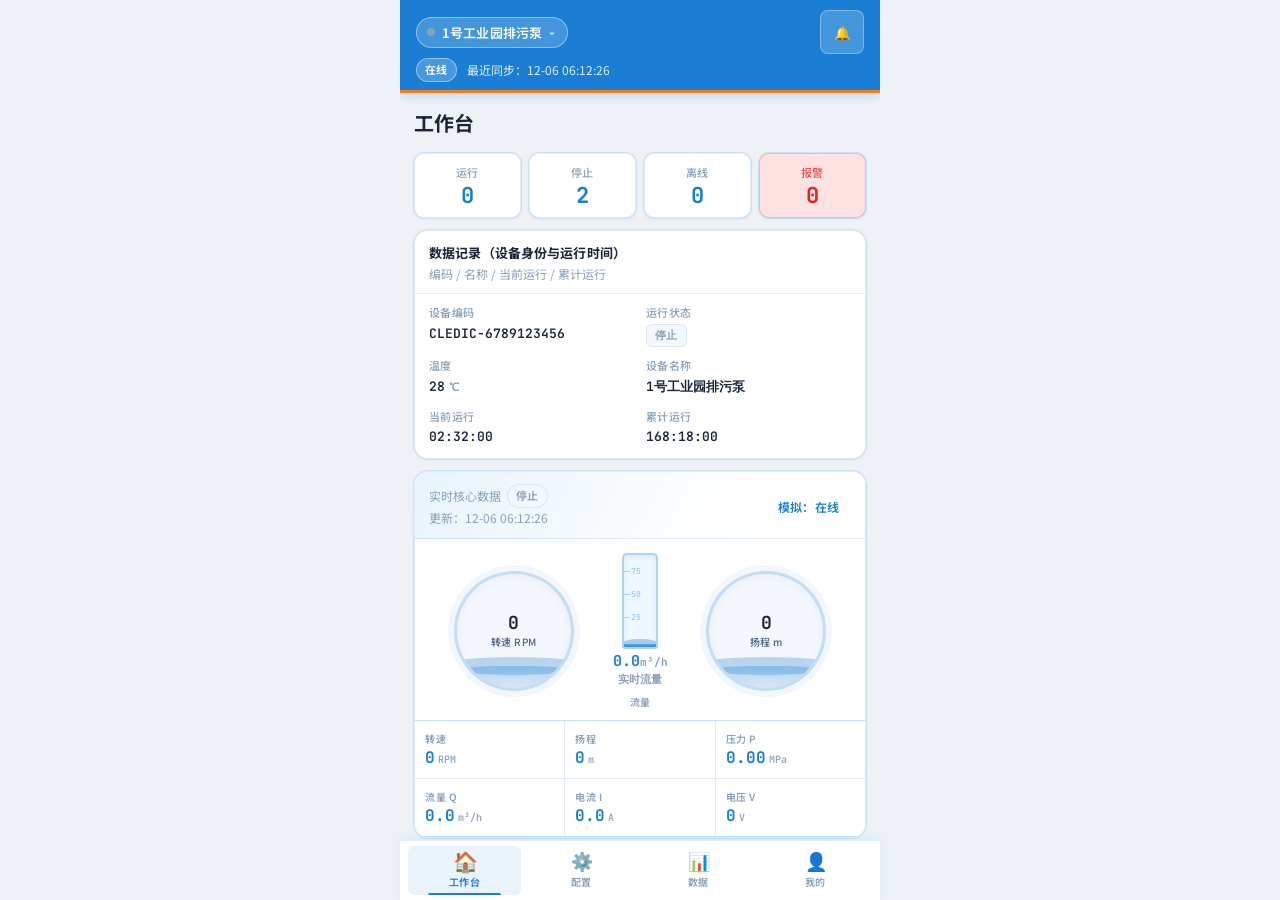
==== index.html @ 3d24d33c "上传新文件" ====
<!doctype html>
<html lang="zh-CN">
  <head>
    <meta charset="UTF-8" />
    <meta name="viewport" content="width=device-width, initial-scale=1.0" />
    <title>YOKING 允井水泵控制器 v2</title>
    <style>
/* =========================================================
   水泵控制器 · styles.css
   品牌参考：YOKING 允井 VI
   字体：Source Han Sans CN (本地思源黑体优先) · Noto Sans SC (web fallback)
   主题：白底浅灰 · 品牌蓝 #1a7fd4 · 橙色点缀 #f07c1a
   ========================================================= */

@import url('https://fonts.googleapis.com/css2?family=Noto+Sans+SC:wght@300;400;500;700;900&family=JetBrains+Mono:wght@400;600&display=swap');

/* ---------- 本地字体优先 ---------- */
@font-face {
  font-family: 'SourceHanSansCN';
  src: local('Source Han Sans CN Bold'), local('SourceHanSansCN-Bold');
  font-weight: 700;
}
@font-face {
  font-family: 'SourceHanSansCN';
  src: local('Source Han Sans CN Medium'), local('SourceHanSansCN-Medium');
  font-weight: 500;
}
@font-face {
  font-family: 'SourceHanSansCN';
  src: local('Source Han Sans CN Normal'), local('SourceHanSansCN-Normal');
  font-weight: 400;
}
@font-face {
  font-family: 'SourceHanSansCN';
  src: local('Source Han Sans CN Light'), local('SourceHanSansCN-Light');
  font-weight: 300;
}

/* ---------- CSS Variables ---------- */
:root {
  /* Backgrounds */
  --bg:          #eef2f7;
  --bg-2:        #ffffff;
  --bg-3:        #f4f7fb;
  --bg-card:     #ffffff;
  --bg-card2:    #eaf2fb;

  /* Borders */
  --border:        rgba(26, 127, 212, 0.13);
  --border-bright: rgba(26, 127, 212, 0.30);

  /* Brand Blue */
  --blue:        #1a7fd4;
  --blue-dim:    #1268b0;
  --blue-light:  #e8f3fc;
  --blue-glow:   rgba(26, 127, 212, 0.18);

  /* Orange accent */
  --orange:      #f07c1a;
  --orange-dim:  #d96a0a;
  --orange-light: #fff3e6;
  --orange-glow:  rgba(240, 124, 26, 0.18);

  /* Status */
  --green:       #16a34a;
  --green-light: #dcfce7;
  --red:         #dc2626;
  --red-light:   #fee2e2;
  --amber:       #d97706;
  --amber-light: #fef3c7;
  --gray:        #8aa0b8;

  /* Text */
  --txt:         #1a2638;
  --txt-2:       #4a6080;
  --txt-3:       #8aa0b8;

  /* Sizing */
  --r:           10px;
  --r-sm:        6px;
  --r-lg:        14px;
  --tabbar-h:    60px;

  /* Typography — 本地思源黑体优先 */
  --font-body:   'SourceHanSansCN', 'Source Han Sans CN', '冬青黑体原版', '冬青黑体', 'Noto Sans SC', 'PingFang SC', 'Microsoft YaHei', sans-serif;
  --font-mono:   'JetBrains Mono', 'Cascadia Code', monospace;

  /* Shadows */
  --shadow-card: 0 1px 4px rgba(26,127,212,0.07), 0 0 0 1px var(--border);
  --shadow-card-hover: 0 4px 16px rgba(26,127,212,0.14), 0 0 0 1px var(--border-bright);
  --shadow-blue:   0 3px 12px rgba(26,127,212,0.28);
  --shadow-orange: 0 3px 12px rgba(240,124,26,0.28);
}

/* ---------- Reset ---------- */
*, *::before, *::after { box-sizing: border-box; margin: 0; padding: 0; }

html, body {
  height: 100%;
  background: var(--bg);
  color: var(--txt);
  font-family: var(--font-body);
  font-size: 14px;
  line-height: 1.6;
  -webkit-font-smoothing: antialiased;
  -moz-osx-font-smoothing: grayscale;
}

/* ====================================================
   AUTH SCREENS (登录 / 注册)
   ==================================================== */
.auth-wrap {
  display: flex;
  flex-direction: column;
  min-height: 100dvh;
  background: linear-gradient(160deg, #1a7fd4 0%, #0e5fa0 45%, #0a3d6b 100%);
  align-items: center;
  justify-content: flex-start;
  padding: 0 0 40px;
}

.auth-hero {
  width: 100%;
  padding: 56px 32px 32px;
  text-align: center;
  position: relative;
}

.auth-hero__logo {
  display: flex;
  align-items: center;
  justify-content: center;
  gap: 10px;
  margin-bottom: 16px;
}

.auth-hero__icon {
  width: 48px;
  height: 48px;
  background: rgba(255,255,255,0.15);
  border: 2px solid rgba(255,255,255,0.35);
  border-radius: 14px;
  display: flex;
  align-items: center;
  justify-content: center;
  font-size: 26px;
}

.auth-hero__brand {
  font-size: 24px;
  font-weight: 900;
  color: #fff;
  letter-spacing: -0.02em;
}

.auth-hero__brand span {
  color: var(--orange);
}

.auth-hero__sub {
  font-size: 13px;
  color: rgba(255,255,255,0.7);
  letter-spacing: 0.04em;
  font-weight: 300;
}

/* Decorative water rings */
.auth-hero::before, .auth-hero::after {
  content: '';
  position: absolute;
  border-radius: 50%;
  border: 1px solid rgba(255,255,255,0.08);
  pointer-events: none;
}
.auth-hero::before {
  width: 280px; height: 280px;
  top: -80px; right: -60px;
}
.auth-hero::after {
  width: 180px; height: 180px;
  bottom: -20px; left: -40px;
}

.auth-card {
  width: calc(100% - 32px);
  max-width: 420px;
  background: #fff;
  border-radius: 20px;
  box-shadow: 0 20px 60px rgba(0,0,0,0.18), 0 0 0 1px rgba(26,127,212,0.1);
  overflow: hidden;
}

.auth-tabs {
  display: flex;
  border-bottom: 1px solid var(--border);
}

.auth-tab {
  flex: 1;
  padding: 14px 0;
  background: none;
  border: none;
  font-size: 14px;
  font-weight: 600;
  font-family: var(--font-body);
  color: var(--txt-3);
  cursor: pointer;
  transition: all 0.2s;
  position: relative;
}

.auth-tab.is-active {
  color: var(--blue);
}

.auth-tab.is-active::after {
  content: '';
  position: absolute;
  bottom: -1px;
  left: 20%;
  right: 20%;
  height: 2px;
  background: var(--blue);
  border-radius: 2px 2px 0 0;
}

.auth-form {
  padding: 24px 20px 20px;
  display: flex;
  flex-direction: column;
  gap: 14px;
}

.auth-form[hidden] { display: none !important; }

.auth-field {
  display: flex;
  flex-direction: column;
  gap: 6px;
}

.auth-field__label {
  font-size: 12px;
  font-weight: 600;
  color: var(--txt-2);
  letter-spacing: 0.03em;
}

.auth-field__wrap {
  position: relative;
  display: flex;
  align-items: center;
}

.auth-field__icon {
  position: absolute;
  left: 12px;
  font-size: 15px;
  color: var(--txt-3);
  pointer-events: none;
}

.auth-input {
  width: 100%;
  background: var(--bg-3);
  border: 1.5px solid var(--border-bright);
  border-radius: var(--r-sm);
  padding: 10px 12px 10px 36px;
  font-size: 14px;
  font-weight: 400;
  font-family: var(--font-body);
  color: var(--txt);
  outline: none;
  transition: border-color 0.15s, box-shadow 0.15s, background 0.15s;
}

.auth-input:focus {
  border-color: var(--blue);
  box-shadow: 0 0 0 3px var(--blue-glow);
  background: #fff;
}

.auth-input::placeholder { color: var(--txt-3); }

.auth-hint {
  font-size: 11px;
  color: var(--txt-3);
  padding: 0 2px;
}

.auth-btn {
  display: flex;
  align-items: center;
  justify-content: center;
  gap: 8px;
  padding: 12px 20px;
  border: none;
  border-radius: var(--r-sm);
  background: var(--blue);
  color: #fff;
  font-size: 15px;
  font-weight: 700;
  font-family: var(--font-body);
  cursor: pointer;
  letter-spacing: 0.04em;
  box-shadow: var(--shadow-blue);
  transition: background 0.15s, transform 0.1s;
  margin-top: 4px;
}

.auth-btn:hover { background: var(--blue-dim); }
.auth-btn:active { transform: scale(0.98); }

.auth-divider {
  display: flex;
  align-items: center;
  gap: 10px;
  font-size: 11px;
  color: var(--txt-3);
}

.auth-divider::before, .auth-divider::after {
  content: '';
  flex: 1;
  height: 1px;
  background: var(--border);
}

.auth-wechat-btn {
  display: flex;
  align-items: center;
  justify-content: center;
  gap: 8px;
  padding: 10px 20px;
  border: 1.5px solid rgba(7,193,96,0.35);
  border-radius: var(--r-sm);
  background: rgba(7,193,96,0.06);
  color: #07c160;
  font-size: 13px;
  font-weight: 600;
  font-family: var(--font-body);
  cursor: pointer;
  transition: background 0.15s;
}

.auth-wechat-btn:hover { background: rgba(7,193,96,0.12); }

.auth-footer {
  padding: 0 20px 20px;
  text-align: center;
  font-size: 11px;
  color: var(--txt-3);
}

.auth-footer a {
  color: var(--blue);
  text-decoration: none;
  font-weight: 600;
  cursor: pointer;
}

/* ====================================================
   APP SHELL
   ==================================================== */
.app {
  display: flex;
  flex-direction: column;
  height: 100dvh;
  max-width: 480px;
  margin: 0 auto;
  background: var(--bg);
  overflow: hidden;
  position: relative;
}

/* ====================================================
   TOPBAR — 品牌蓝底，橙色底边，白字清晰可读
   ==================================================== */
.topbar {
  flex-shrink: 0;
  padding: 10px 16px 8px;
  background: var(--blue);
  border-bottom: 3px solid var(--orange);
  position: relative;
  z-index: 10;
  box-shadow: 0 2px 10px rgba(26,127,212,0.3);
}

.topbar__row {
  display: flex;
  align-items: center;
  gap: 8px;
  justify-content: space-between;
}

.topbar__row--sub {
  margin-top: 4px;
  gap: 10px;
  justify-content: flex-start;
}

.device-pill {
  display: flex;
  align-items: center;
  gap: 7px;
  background: rgba(255,255,255,0.18);
  border: 1px solid rgba(255,255,255,0.38);
  border-radius: 20px;
  padding: 5px 12px 5px 10px;
  cursor: pointer;
  color: #ffffff;
  font-family: var(--font-body);
  font-size: 13px;
  font-weight: 600;
  transition: background 0.15s;
  letter-spacing: 0.01em;
}

.device-pill:hover { background: rgba(255,255,255,0.28); }

.dot {
  width: 8px;
  height: 8px;
  border-radius: 50%;
  background: rgba(255,255,255,0.45);
  flex-shrink: 0;
  transition: background 0.3s;
}

.dot.online  { background: #6ee7b7; box-shadow: 0 0 5px rgba(110,231,183,0.9); }
.dot.offline { background: #fca5a5; }
.dot.running { background: #6ee7b7; box-shadow: 0 0 5px rgba(110,231,183,0.9); animation: pulse-dot 2s infinite; }
.dot.fault   { background: #fcd34d; box-shadow: 0 0 5px rgba(252,211,77,0.9); animation: pulse-dot 1s infinite; }

@keyframes pulse-dot {
  0%, 100% { opacity: 1; }
  50%       { opacity: 0.35; }
}

.chev { color: rgba(255,255,255,0.65); font-size: 11px; }

.icon-btn {
  background: rgba(255,255,255,0.18);
  border: 1px solid rgba(255,255,255,0.32);
  border-radius: 8px;
  width: 44px;
  height: 44px;
  display: flex;
  align-items: center;
  justify-content: center;
  cursor: pointer;
  position: relative;
  transition: background 0.15s;
  color: #fff;
  font-family: var(--font-body);
}

.icon-btn:hover { background: rgba(255,255,255,0.3); }

.badge {
  position: absolute;
  top: -4px;
  right: -4px;
  background: var(--orange);
  color: #fff;
  font-size: 10px;
  font-weight: 700;
  min-width: 16px;
  height: 16px;
  border-radius: 8px;
  display: flex;
  align-items: center;
  justify-content: center;
  padding: 0 3px;
  border: 1.5px solid #fff;
}

/* Pill on blue topbar */
.topbar .pill {
  background: rgba(255,255,255,0.2);
  border: 1px solid rgba(255,255,255,0.42);
  color: #fff;
  font-size: 11px;
}

/* Subtle on blue topbar */
.topbar .subtle,
.topbar #lastSync {
  color: rgba(255,255,255,0.85);
  font-size: 12px;
}

/* Global Pill */
.pill {
  display: inline-flex;
  align-items: center;
  padding: 2px 8px;
  border-radius: 12px;
  font-size: 11px;
  font-weight: 600;
  letter-spacing: 0.03em;
  background: var(--bg-3);
  border: 1px solid var(--border);
  color: var(--txt-2);
  font-family: var(--font-body);
}

.pill--green  { background: var(--green-light); border-color: rgba(22,163,74,0.3); color: var(--green); }
.pill--gray   { background: var(--bg-3); border-color: var(--border); color: var(--txt-3); }
.pill--red    { background: var(--red-light); border-color: rgba(220,38,38,0.3); color: var(--red); }
.pill--orange { background: var(--orange-light); border-color: rgba(240,124,26,0.3); color: var(--orange); }
.pill--good   { background: var(--green-light); border-color: rgba(22,163,74,0.3); color: var(--green); }
.pill--warn   { background: var(--amber-light); border-color: rgba(217,119,6,0.3); color: var(--amber); }

.subtle { font-size: 12px; color: var(--txt-3); font-weight: 400; }

.banner {
  margin-top: 8px;
  padding: 8px 12px;
  border-radius: var(--r-sm);
  font-size: 12px;
  font-weight: 500;
}

.banner--offline {
  background: rgba(220,38,38,0.1);
  border: 1px solid rgba(220,38,38,0.28);
  color: #b91c1c;
}

/* ====================================================
   MAIN
   ==================================================== */
.main {
  flex: 1;
  overflow-y: auto;
  padding: 14px 14px calc(var(--tabbar-h) + 14px);
  scroll-behavior: smooth;
  overscroll-behavior-y: contain;
}

.main::-webkit-scrollbar { width: 3px; }
.main::-webkit-scrollbar-track { background: transparent; }
.main::-webkit-scrollbar-thumb { background: rgba(26,127,212,0.22); border-radius: 2px; }

/* ====================================================
   VIEWS
   ==================================================== */
.view {
  display: flex;
  flex-direction: column;
  gap: 12px;
  animation: fade-in 0.2s ease;
}

.view__head { padding: 4px 0 6px; }

.h2 {
  font-size: 20px;
  font-weight: 700;
  color: var(--txt);
  letter-spacing: -0.01em;
  line-height: 1.2;
}

@keyframes fade-in {
  from { opacity: 0; transform: translateY(6px); }
  to   { opacity: 1; transform: translateY(0); }
}

/* ====================================================
   CARDS
   ==================================================== */
.card {
  background: var(--bg-card);
  border: 1px solid var(--border);
  border-radius: var(--r-lg);
  overflow: hidden;
  box-shadow: var(--shadow-card);
  transition: box-shadow 0.2s;
}

.card--compact .card__body { padding: 10px 14px; }

.card__head {
  display: flex;
  align-items: flex-start;
  justify-content: space-between;
  padding: 12px 14px 10px;
  border-bottom: 1px solid var(--border);
}

.card__title {
  font-size: 13px;
  font-weight: 700;
  color: var(--txt);
  letter-spacing: 0.01em;
}

.card__body {
  padding: 12px 14px;
  display: flex;
  flex-direction: column;
  gap: 10px;
}

/* ====================================================
   STATUS ROW
   ==================================================== */
.status-row {
  display: grid;
  grid-template-columns: repeat(4, 1fr);
  gap: 8px;
}

.mini-card {
  display: flex;
  flex-direction: column;
  align-items: center;
  padding: 10px 6px;
  border-radius: var(--r);
  gap: 4px;
}

.mini-card__k {
  font-size: 11px;
  color: var(--txt-3);
  font-weight: 500;
  letter-spacing: 0.04em;
}

.mini-card__v {
  font-size: 22px;
  font-weight: 700;
  color: var(--blue);
  font-family: var(--font-mono);
  line-height: 1;
}

.mini-card--danger {
  border-color: rgba(220,38,38,0.22);
  background: var(--red-light);
}
.mini-card--danger .mini-card__v { color: var(--red); }
.mini-card--danger .mini-card__k { color: rgba(220,38,38,0.75); }

/* ====================================================
   RECORD GRID
   ==================================================== */
.record-grid {
  display: grid;
  grid-template-columns: 1fr 1fr;
  gap: 10px 12px;
}

.record__k {
  font-size: 11px;
  color: var(--txt-3);
  font-weight: 500;
  letter-spacing: 0.03em;
  margin-bottom: 2px;
}

.record__v {
  font-size: 13px;
  font-weight: 600;
  color: var(--txt);
  font-family: var(--font-mono);
  word-break: break-all;
}

/* Chip */
.chip {
  display: inline-flex;
  align-items: center;
  padding: 2px 8px;
  border-radius: 6px;
  font-size: 11px;
  font-weight: 700;
  letter-spacing: 0.04em;
  background: var(--bg-3);
  color: var(--txt-2);
  border: 1px solid var(--border);
}

.chip--on  { background: var(--blue-light); color: var(--blue); border-color: rgba(26,127,212,0.28); }
.chip--off { background: var(--bg-3); color: var(--txt-3); border-color: var(--border); }

/* ====================================================
   KPI CARD  — 仪表盘核心区
   ==================================================== */
.kpi-top {
  display: flex;
  align-items: flex-start;
  justify-content: space-between;
  padding: 12px 14px 10px;
  border-bottom: 1px solid var(--border);
  background: linear-gradient(120deg, var(--blue-light) 0%, #fff 70%);
}

/* ---- 圆形水波仪表 ---- */
.gauge-row {
  display: grid;
  grid-template-columns: 1fr 1fr;
  gap: 10px;
  padding: 14px 14px 10px;
}

.gauge-card {
  display: flex;
  align-items: center;
  justify-content: center;
}

.gauge {
  width: 120px;
  height: 120px;
  border-radius: 50%;
  background: var(--bg-3);
  border: 3px solid rgba(26,127,212,0.22);
  position: relative;
  overflow: hidden;
  display: flex;
  align-items: center;
  justify-content: center;
  box-shadow: 0 0 0 6px rgba(26,127,212,0.06), inset 0 2px 8px rgba(26,127,212,0.06);
  transition: border-color 0.4s, box-shadow 0.4s;
  --fill: 35%;
}

.gauge.active {
  border-color: var(--blue);
  box-shadow: 0 0 0 6px var(--blue-glow), inset 0 2px 8px rgba(26,127,212,0.08), var(--shadow-blue);
}

/* 水波：高度由 --fill 变量控制，JS 通过 setProperty 设置 */
.water-wave {
  position: absolute;
  bottom: 0;
  left: -10%;
  width: 120%;
  height: var(--fill, 35%);   /* ← 关键：使用父元素的 --fill */
  background: linear-gradient(180deg, rgba(26,127,212,0.30) 0%, rgba(26,127,212,0.12) 100%);
  border-radius: 40% 40% 0 0;
  animation: wave 3s ease-in-out infinite;
  transition: height 0.7s ease;
}

.water-wave::before {
  content: '';
  position: absolute;
  top: -9px;
  left: -5%;
  width: 110%;
  height: 18px;
  background: rgba(26,127,212,0.28);
  border-radius: 50%;
  animation: wave-top 3s ease-in-out infinite 0.6s;
}

@keyframes wave {
  0%, 100% { transform: translateX(0) scaleY(1); }
  50%       { transform: translateX(-5%) scaleY(1.06); }
}

@keyframes wave-top {
  0%, 100% { transform: translateX(0); }
  50%       { transform: translateX(5%); }
}

.gauge.active .water-wave {
  background: linear-gradient(180deg, rgba(26,127,212,0.40) 0%, rgba(26,127,212,0.18) 100%);
}

.gauge__value {
  position: relative;
  z-index: 1;
  text-align: center;
}

.gauge__num {
  font-size: 18px;
  font-weight: 700;
  font-family: var(--font-mono);
  color: var(--txt);
  line-height: 1.1;
  text-shadow: 0 1px 2px rgba(255,255,255,0.8);
}

.gauge__label {
  font-size: 10px;
  color: var(--txt-2);
  font-weight: 500;
  letter-spacing: 0.04em;
  margin-top: 2px;
}

/* KPI 数据格：转速+扬程在前，压力+流量其次，电流+电压最后 */
.kpis {
  display: grid;
  grid-template-columns: repeat(3, 1fr);
  gap: 1px;
  background: var(--border);
  border-top: 1px solid var(--border);
  border-bottom: 1px solid var(--border);
}

.kpi {
  background: var(--bg-card);
  padding: 10px;
  display: flex;
  flex-direction: column;
  gap: 3px;
}

.kpi--tap { cursor: pointer; transition: background 0.12s; }
.kpi--tap:hover  { background: var(--blue-light); }
.kpi--tap:active { background: rgba(26,127,212,0.1); }

.kpi__k {
  font-size: 10px;
  color: var(--txt-3);
  font-weight: 600;
  letter-spacing: 0.05em;
  text-transform: uppercase;
}

.kpi__v {
  display: flex;
  align-items: baseline;
  gap: 3px;
  font-family: var(--font-mono);
}

.kpi__v span:first-child {
  font-size: 16px;
  font-weight: 700;
  color: var(--blue);
  line-height: 1;
}

.kpi__u {
  font-size: 10px;
  color: var(--txt-3);
  font-weight: 500;
}

/* Water level bar */
.waterlevel-v {
  padding: 14px 14px 12px;
  border-top: 1px solid var(--border);
}

.waterlevel-v__label {
  font-size: 11px;
  color: var(--txt-3);
  font-weight: 600;
  letter-spacing: 0.04em;
  margin-bottom: 10px;
}

.waterlevel-v__wrap {
  display: flex;
  align-items: flex-end;
  gap: 16px;
}

.waterlevel-v__tank {
  width: 52px;
  height: 120px;
  background: #eef6ff;
  border: 2px solid var(--border-bright);
  border-radius: 6px 6px 4px 4px;
  position: relative;
  overflow: hidden;
  flex-shrink: 0;
  box-shadow: inset 0 2px 6px rgba(26,127,212,0.08);
}

.waterlevel-v__fill {
  position: absolute;
  bottom: 0;
  left: 0;
  right: 0;
  background: linear-gradient(180deg, rgba(26,127,212,0.55) 0%, rgba(26,127,212,0.85) 100%);
  transition: height 0.9s ease;
  min-height: 4px;
}

.waterlevel-v__wave {
  position: absolute;
  top: -6px;
  left: -10%;
  width: 120%;
  height: 12px;
  background: rgba(26,127,212,0.4);
  border-radius: 50%;
  animation: wl-wave 2.5s ease-in-out infinite;
}

@keyframes wl-wave {
  0%, 100% { transform: translateX(0) scaleY(1); }
  50%       { transform: translateX(-8%) scaleY(1.3); }
}

.waterlevel-v__tick {
  position: absolute;
  left: 0;
  right: 0;
  display: flex;
  align-items: center;
  pointer-events: none;
}

.waterlevel-v__tick::before {
  content: '';
  width: 8px;
  height: 1px;
  background: rgba(26,127,212,0.35);
  flex-shrink: 0;
}

.waterlevel-v__tick span {
  font-size: 9px;
  color: rgba(26,127,212,0.5);
  margin-left: 2px;
  font-family: var(--font-mono);
}

.waterlevel-v__val {
  display: flex;
  flex-direction: column;
  gap: 6px;
  padding-bottom: 4px;
}

.waterlevel-v__pct {
  font-size: 28px;
  font-weight: 700;
  font-family: var(--font-mono);
  color: var(--blue);
  line-height: 1;
}

.waterlevel-v__unit {
  font-size: 14px;
  color: var(--txt-3);
  font-weight: 500;
  margin-left: 2px;
}

.waterlevel-v__m {
  font-size: 13px;
  font-family: var(--font-mono);
  font-weight: 600;
  color: var(--txt-2);
}

/* Info line */
.info-line {
  display: flex;
  align-items: center;
  gap: 10px;
  padding: 10px 14px 12px;
  border-top: 1px solid var(--border);
}

.info-line__v {
  font-size: 13px;
  font-family: var(--font-mono);
  font-weight: 600;
  color: var(--txt);
  margin-right: 8px;
}

/* ====================================================
   BUTTONS
   ==================================================== */
.btn {
  display: inline-flex;
  align-items: center;
  justify-content: center;
  padding: 9px 18px;
  border-radius: var(--r-sm);
  font-size: 13px;
  font-weight: 600;
  font-family: var(--font-body);
  cursor: pointer;
  border: 1px solid var(--border-bright);
  background: var(--bg-3);
  color: var(--txt);
  transition: all 0.15s;
  letter-spacing: 0.02em;
  white-space: nowrap;
  flex: 1;
  min-height: 44px; /* touch target */
}

.btn:hover  { background: var(--bg-card2); border-color: var(--blue); color: var(--blue); }
.btn:active { transform: scale(0.97); }
.btn:disabled { opacity: 0.45; pointer-events: none; }

.btn--primary {
  background: var(--blue);
  border-color: var(--blue);
  color: #fff;
  font-weight: 700;
  box-shadow: var(--shadow-blue);
}
.btn--primary:hover { background: var(--blue-dim); border-color: var(--blue-dim); color: #fff; }

.btn--danger {
  background: var(--red);
  border-color: var(--red);
  color: #fff;
  font-weight: 700;
  box-shadow: 0 2px 8px rgba(220,38,38,0.22);
}
.btn--danger:hover { background: #b91c1c; border-color: #b91c1c; color: #fff; }

.btn--ghost {
  background: transparent;
  border-color: var(--border-bright);
  color: var(--txt-2);
}
.btn--ghost:hover { background: var(--blue-light); color: var(--blue); border-color: rgba(26,127,212,0.35); }

.btn--wide { width: 100%; flex: none; }

.ghost-btn {
  background: none;
  border: none;
  font-size: 12px;
  font-weight: 600;
  font-family: var(--font-body);
  color: var(--blue);
  cursor: pointer;
  padding: 10px 12px;
  min-height: 44px; /* touch target */
  border-radius: var(--r-sm);
  transition: background 0.15s;
  letter-spacing: 0.02em;
}
.ghost-btn:hover { background: var(--blue-light); }

.row { display: flex; gap: 8px; align-items: center; }
.row--tight { gap: 6px; }

.command-state {
  font-size: 12px;
  color: var(--blue);
  font-weight: 500;
  min-height: 18px;
  font-family: var(--font-mono);
  letter-spacing: 0.02em;
  transition: color 0.2s;
}

.command-state.is-busy { color: var(--orange); }
.command-state.is-ok   { color: var(--green); }
.command-state.is-bad  { color: var(--red); }

/* ====================================================
   ALARM TICKER
   ==================================================== */
.ticker {
  padding: 10px 14px;
  background: var(--orange-light);
  border-top: 1px solid rgba(240,124,26,0.18);
  cursor: pointer;
}

.ticker__item {
  font-size: 12px;
  color: var(--txt-2);
  font-weight: 500;
}

/* ====================================================
   SEGMENTED CONTROL
   ==================================================== */
.seg {
  display: flex;
  background: var(--bg-card);
  border: 1px solid var(--border);
  border-radius: var(--r);
  padding: 3px;
  gap: 3px;
  box-shadow: var(--shadow-card);
}

.seg__btn {
  flex: 1;
  padding: 7px 10px;
  border: none;
  border-radius: 7px;
  background: transparent;
  color: var(--txt-3);
  font-size: 13px;
  font-weight: 600;
  font-family: var(--font-body);
  cursor: pointer;
  transition: all 0.15s;
  letter-spacing: 0.01em;
}

.seg__btn:hover { color: var(--blue); background: var(--blue-light); }
.seg__btn.is-active { background: var(--blue); color: #fff; box-shadow: var(--shadow-blue); }

/* ====================================================
   GEAR BUTTONS
   ==================================================== */
.gear { display: flex; gap: 6px; }

.gear__btn { flex-direction: column; padding: 8px 6px; line-height: 1.2; }
.gear__sub { font-size: 10px; font-weight: 400; color: var(--txt-3); margin-top: 3px; display: block; }
.gear__btn.is-active .gear__sub { color: rgba(255,255,255,0.8); }

.gear__btn {
  flex: 1;
  padding: 8px 4px;
  background: var(--bg-3);
  border: 1px solid var(--border);
  border-radius: var(--r-sm);
  color: var(--txt-2);
  font-size: 12px;
  font-weight: 700;
  font-family: var(--font-body);
  cursor: pointer;
  transition: all 0.12s;
  letter-spacing: 0.02em;
}

.gear__btn:hover { background: var(--blue-light); border-color: rgba(26,127,212,0.35); color: var(--blue); }
.gear__btn.is-active { background: var(--blue); border-color: var(--blue); color: #fff; box-shadow: var(--shadow-blue); }

/* ====================================================
   FIELDS & INPUTS
   ==================================================== */
.field { display: flex; flex-direction: column; gap: 6px; }

.field__k {
  font-size: 12px;
  font-weight: 600;
  color: var(--txt-2);
  letter-spacing: 0.03em;
}

.input {
  background: var(--bg-3);
  border: 1.5px solid var(--border-bright);
  border-radius: var(--r-sm);
  padding: 8px 10px;
  font-size: 14px;
  font-weight: 500;
  font-family: var(--font-body);
  color: var(--txt);
  width: 100%;
  transition: border-color 0.15s, box-shadow 0.15s, background 0.15s;
  outline: none;
  appearance: none;
}

.input:focus {
  border-color: var(--blue);
  box-shadow: 0 0 0 3px var(--blue-glow);
  background: #fff;
}

select.input {
  cursor: pointer;
  background-image: url("data:image/svg+xml,%3Csvg xmlns='http://www.w3.org/2000/svg' width='10' height='6' viewBox='0 0 10 6'%3E%3Cpath d='M0 0l5 6 5-6z' fill='%238aa0b8'/%3E%3C/svg%3E");
  background-repeat: no-repeat;
  background-position: right 10px center;
  padding-right: 28px;
}

/* ====================================================
   SWITCHES
   ==================================================== */
.switch { display: flex; align-items: center; gap: 10px; cursor: pointer; user-select: none; }
.switch input { display: none; }

.switch__ui {
  width: 38px;
  height: 22px;
  background: #d1dae4;
  border: 1px solid rgba(0,0,0,0.07);
  border-radius: 11px;
  position: relative;
  transition: background 0.2s;
  flex-shrink: 0;
}

.switch__ui::after {
  content: '';
  position: absolute;
  top: 3px;
  left: 3px;
  width: 14px;
  height: 14px;
  border-radius: 50%;
  background: #fff;
  box-shadow: 0 1px 3px rgba(0,0,0,0.18);
  transition: transform 0.2s;
}

.switch input:checked + .switch__ui { background: var(--blue); }
.switch input:checked + .switch__ui::after { transform: translateX(16px); }
.switch__label { font-size: 13px; font-weight: 500; color: var(--txt); }

.protect { display: flex; flex-direction: column; gap: 12px; }

/* ====================================================
   LOG
   ==================================================== */
.log {
  display: flex;
  flex-direction: column;
  gap: 4px;
  max-height: 160px;
  overflow-y: auto;
  font-family: var(--font-mono);
  font-size: 11px;
}

.log::-webkit-scrollbar { width: 2px; }
.log::-webkit-scrollbar-thumb { background: rgba(26,127,212,0.2); }

.log-item {
  display: flex;
  flex-direction: column;
  padding: 5px 8px;
  border-radius: 4px;
  background: var(--bg-3);
  border-left: 2px solid var(--border-bright);
}

.log-item__t { color: var(--txt); font-weight: 600; font-size: 11px; }
.log-item__s { color: var(--txt-3); font-size: 10px; margin-top: 1px; }

/* ====================================================
   LIST ITEMS
   ==================================================== */
.list { display: flex; flex-direction: column; gap: 6px; }

.list-item {
  display: flex;
  align-items: center;
  justify-content: space-between;
  background: var(--bg-3);
  border: 1px solid var(--border);
  border-radius: var(--r-sm);
  padding: 10px 12px;
  transition: border-color 0.15s, box-shadow 0.15s;
}

.list-item:hover { border-color: rgba(26,127,212,0.3); box-shadow: var(--shadow-card-hover); }

.list-item__main { flex: 1; }
.list-item__title { font-size: 13px; font-weight: 600; color: var(--txt); }
.list-item__sub   { font-size: 11px; color: var(--txt-3); margin-top: 2px; }

.empty { text-align: center; padding: 16px 0; color: var(--txt-3); font-size: 12px; }

/* ====================================================
   DATA / CHARTS
   ==================================================== */
.chart {
  min-height: 140px;
  background: var(--bg-3);
  border-radius: var(--r-sm);
  display: flex;
  align-items: stretch;
  justify-content: center;
  position: relative;
  overflow: hidden;
  border: 1px solid var(--border);
}

.chart::before {
  content: '';
  position: absolute;
  inset: 0;
  background-image:
    linear-gradient(rgba(26,127,212,0.05) 1px, transparent 1px),
    linear-gradient(90deg, rgba(26,127,212,0.05) 1px, transparent 1px);
  background-size: 40px 30px;
}

.chart svg { position: relative; z-index: 1; }

.maint { display: flex; flex-direction: column; gap: 8px; }
.maint__k { font-size: 11px; color: var(--txt-3); font-weight: 500; }
.maint__v { font-size: 18px; font-weight: 700; font-family: var(--font-mono); color: var(--blue); }

.progress {
  height: 7px;
  background: var(--bg-3);
  border-radius: 4px;
  overflow: hidden;
  border: 1px solid var(--border);
}

.progress__bar {
  height: 100%;
  background: linear-gradient(90deg, var(--blue-dim), var(--blue));
  border-radius: 4px;
  transition: width 0.8s ease;
  box-shadow: 0 0 6px var(--blue-glow);
}

.fault-stat-grid {
  display: grid;
  grid-template-columns: repeat(3, 1fr);
  gap: 8px;
}

.fault-stat {
  background: var(--red-light);
  border: 1px solid rgba(220,38,38,0.15);
  border-radius: var(--r-sm);
  padding: 8px 10px;
  text-align: center;
}

.fault-stat__n { font-size: 20px; font-weight: 700; color: var(--red); font-family: var(--font-mono); line-height: 1.2; }
.fault-stat__k { font-size: 10px; color: var(--txt-3); margin-top: 2px; }

/* ====================================================
   ONBOARDING
   ==================================================== */
.steps { display: flex; gap: 8px; margin-bottom: 16px; }

.step {
  flex: 1;
  text-align: center;
  font-size: 12px;
  font-weight: 600;
  padding: 6px 0;
  border-radius: var(--r-sm);
  background: var(--bg-3);
  border: 1px solid var(--border);
  color: var(--txt-3);
  transition: all 0.2s;
}

.step.is-active { background: var(--blue-light); border-color: rgba(26,127,212,0.38); color: var(--blue); }
.step.done      { background: var(--green-light); border-color: rgba(22,163,74,0.3); color: var(--green); }

.wiz  { display: flex; flex-direction: column; gap: 10px; }
.form { display: flex; flex-direction: column; gap: 12px; }

/* ====================================================
   TABBAR — 白底品牌蓝选中
   ==================================================== */
.tabbar {
  position: fixed;
  bottom: 0;
  left: 50%;
  transform: translateX(-50%);
  width: 100%;
  max-width: 480px;
  height: var(--tabbar-h);
  display: flex;
  background: #fff;
  border-top: 1px solid var(--border);
  z-index: 100;
  padding: 0 6px;
  padding-bottom: env(safe-area-inset-bottom, 0);
  box-shadow: 0 -2px 10px rgba(26,127,212,0.08);
}

.tab {
  flex: 1;
  display: flex;
  flex-direction: column;
  align-items: center;
  justify-content: center;
  gap: 3px;
  background: none;
  border: none;
  cursor: pointer;
  border-radius: var(--r-sm);
  margin: 5px 2px;
  transition: background 0.15s;
  position: relative;
}

.tab:hover { background: var(--blue-light); }
.tab.is-active { background: var(--blue-light); }

.tab.is-active::after {
  content: '';
  position: absolute;
  bottom: 0;
  left: 18%;
  right: 18%;
  height: 2px;
  background: var(--blue);
  border-radius: 2px 2px 0 0;
}

.tab__icon { font-size: 18px; line-height: 1; transition: transform 0.15s; }
.tab.is-active .tab__icon { transform: scale(1.12); }

.tab__label {
  font-size: 10px;
  font-weight: 600;
  color: var(--txt-3);
  letter-spacing: 0.03em;
  font-family: var(--font-body);
  transition: color 0.15s;
}

.tab.is-active .tab__label { color: var(--blue); }

/* ====================================================
   DIALOGS
   ==================================================== */
/* 弹窗关闭按钮加强可见度 */
.dialog__head .icon-btn {
  background: #f1f5f9;
  border-color: #cbd5e1;
  color: #475569;
  font-weight: 700;
}
.dialog__head .icon-btn:hover { background: #fee2e2; border-color: #fca5a5; color: var(--red); }


/* ── 水位内嵌水箱（gauge-row中间列）── */
.gauge-row { grid-template-columns: 1fr auto 1fr; }

.gauge-card--wl {
  display: flex;
  align-items: center;
  justify-content: center;
  padding: 0 4px;
}

.wl-tank-inline {
  display: flex;
  flex-direction: column;
  align-items: center;
  gap: 5px;
}

.wl-tank-inline__tank {
  width: 36px;
  height: 96px;
  background: #eef6ff;
  border: 2px solid var(--border-bright);
  border-radius: 5px 5px 3px 3px;
  position: relative;
  overflow: hidden;
  box-shadow: inset 0 2px 4px rgba(26,127,212,0.10);
}

.wl-tank-inline__fill {
  position: absolute;
  bottom: 0; left: 0; right: 0;
  background: linear-gradient(180deg, rgba(26,127,212,0.5) 0%, rgba(26,127,212,0.82) 100%);
  transition: height 0.9s ease;
  min-height: 3px;
}

.wl-tank-inline__wave {
  position: absolute;
  top: -5px; left: -10%; width: 120%; height: 10px;
  background: rgba(26,127,212,0.35);
  border-radius: 50%;
  animation: wl-wave 2.5s ease-in-out infinite;
}

.wl-tank-inline__tick {
  position: absolute; left: 0; right: 0;
  display: flex; align-items: center;
}
.wl-tank-inline__tick::before {
  content: ''; width: 6px; height: 1px;
  background: rgba(26,127,212,0.3); flex-shrink: 0;
}
.wl-tank-inline__tick span {
  font-size: 8px; color: rgba(26,127,212,0.45);
  margin-left: 1px; font-family: var(--font-mono);
}

.wl-tank-inline__vals {
  display: flex; flex-direction: column; align-items: center; gap: 2px;
}

.wl-tank-inline__pct {
  font-size: 15px; font-weight: 700;
  font-family: var(--font-mono); color: var(--blue); line-height: 1;
}

.wl-tank-inline__m {
  font-size: 11px; font-family: var(--font-mono);
  font-weight: 600; color: var(--txt-3);
}

.wl-tank-inline__label {
  font-size: 10px; color: var(--txt-3);
  font-weight: 600; letter-spacing: 0.04em;
}

dialog:not([open]) {
  display: none !important;
}

dialog[open] {
  display: flex;
  flex-direction: column;
  background: var(--bg-card);
  border: 1px solid var(--border-bright);
  border-radius: var(--r-lg);
  color: var(--txt);
  padding: 0;
  max-width: min(440px, calc(100vw - 32px));
  width: 100%;
  box-shadow: 0 20px 60px rgba(26,127,212,0.16), 0 2px 8px rgba(0,0,0,0.08);
  position: fixed;
  top: 50%;
  left: 50%;
  transform: translate(-50%, -50%);
  font-family: var(--font-body);
  max-height: 90dvh;
  overflow: hidden;
}

dialog::backdrop { background: rgba(10,30,60,0.42); backdrop-filter: blur(4px); }

dialog[open] { animation: dialog-in 0.2s ease; }

@keyframes dialog-in {
  from { opacity: 0; transform: translate(-50%, calc(-50% + 14px)); }
  to   { opacity: 1; transform: translate(-50%, -50%); }
}

.dialog__head {
  display: flex;
  align-items: center;
  justify-content: space-between;
  padding: 14px 16px 12px;
  border-bottom: 1px solid var(--border);
  background: linear-gradient(120deg, var(--blue-light) 0%, #fff 70%);
  flex-shrink: 0;
}

.dialog__head--fault {
  background: linear-gradient(120deg, var(--red-light) 0%, #fff 70%);
}

.dialog__title { font-size: 15px; font-weight: 700; color: var(--txt); }

.dialog__body {
  padding: 14px 16px 16px;
  display: flex;
  flex-direction: column;
  gap: 12px;
  overflow-y: auto;
}

.confirm {
  font-size: 13px;
  color: var(--txt-2);
  line-height: 1.6;
  padding: 10px 12px;
  background: var(--blue-light);
  border-radius: var(--r-sm);
  border: 1px solid rgba(26,127,212,0.18);
}

.alarm-detail {
  font-size: 13px;
  line-height: 1.7;
  color: var(--txt-2);
  padding: 10px 12px;
  background: var(--amber-light);
  border-radius: var(--r-sm);
  border-left: 3px solid var(--amber);
}

.dialog--fault { border-top: 3px solid var(--red); }

.fault-alert-list { display: flex; flex-direction: column; gap: 8px; }

.fault-alert-item {
  background: var(--red-light);
  border: 1px solid rgba(220,38,38,0.18);
  border-radius: var(--r-sm);
  padding: 10px 12px;
}

.fault-alert-item__code { font-size: 11px; font-weight: 700; color: var(--red); font-family: var(--font-mono); letter-spacing: 0.05em; }
.fault-alert-item__title { font-size: 14px; font-weight: 700; color: var(--txt); margin-top: 2px; }
.fault-alert-item__detail { font-size: 12px; color: var(--txt-2); margin-top: 3px; }

/* ====================================================
   SERVICE / REPAIR (客服 / 报修)
   ==================================================== */
.svc-meta {
  display: grid;
  grid-template-columns: 1fr;
  gap: 10px;
}
.svc-media {
  display: grid;
  grid-template-columns: repeat(3, 1fr);
  gap: 10px;
}
.svc-media__item {
  position: relative;
  border-radius: 10px;
  overflow: hidden;
  border: 1px solid var(--border);
  background: var(--bg-3);
  aspect-ratio: 1 / 1;
}
.svc-media__thumb {
  width: 100%;
  height: 100%;
  object-fit: cover;
  display: block;
}
.svc-media__badge {
  position: absolute;
  left: 8px;
  bottom: 8px;
  padding: 4px 8px;
  border-radius: 999px;
  background: rgba(10,30,60,0.72);
  color: #fff;
  font-size: 11px;
  font-weight: 700;
}
.svc-media__del {
  position: absolute;
  right: 8px;
  top: 8px;
  width: 28px;
  height: 28px;
  border-radius: 8px;
  border: 1px solid rgba(255,255,255,0.35);
  background: rgba(220, 38, 38, 0.85);
  color: #fff;
  font-weight: 900;
  cursor: pointer;
}
.svc-actions {
  display: flex;
  gap: 10px;
}
.svc-actions .btn { flex: 1; }

/* 远程指令进行中：透明遮罩 */
.cmd-overlay {
  position: fixed;
  inset: 0;
  z-index: 10050;
  display: flex;
  align-items: center;
  justify-content: center;
  background: rgba(10, 30, 60, 0.38);
  backdrop-filter: blur(3px);
}
.cmd-overlay__panel {
  min-width: min(320px, calc(100vw - 48px));
  max-width: 400px;
  padding: 22px 20px 18px;
  border-radius: var(--r-lg);
  background: rgba(255, 255, 255, 0.96);
  border: 1px solid var(--border-bright);
  box-shadow: 0 20px 56px rgba(15, 23, 42, 0.18);
  text-align: center;
}
.cmd-overlay__text {
  font-size: 15px;
  font-weight: 700;
  color: var(--txt);
  line-height: 1.5;
  margin-bottom: 16px;
}
.cmd-overlay__panel .btn {
  min-width: 120px;
  font-weight: 700;
}

/* ====================================================
   ONBOARDING DEVICE TYPE PICKER（添加设备：类型选择）
   ==================================================== */
.type-tabs {
  display: flex;
  gap: 8px;
  flex-wrap: wrap;
}
.type-tab {
  padding: 8px 10px;
  border-radius: 999px;
  border: 1px solid var(--border);
  background: rgba(15, 23, 42, 0.03);
  color: var(--txt-2);
  cursor: pointer;
  font-weight: 700;
  font-size: 12px;
}
.type-tab.is-active {
  background: rgba(26,127,212,0.12);
  border-color: rgba(26,127,212,0.30);
  color: var(--blue);
}
.type-grid {
  display: grid;
  grid-template-columns: repeat(3, 1fr);
  gap: 10px;
  margin-top: 12px;
}
.type-card {
  border: 1px solid var(--border);
  background: var(--bg-card);
  border-radius: 12px;
  padding: 10px 10px 12px;
  cursor: pointer;
  box-shadow: 0 1px 4px rgba(26,127,212,0.06);
  min-height: 86px;
  display: flex;
  flex-direction: column;
  justify-content: space-between;
}
.type-card:hover { border-color: rgba(26,127,212,0.35); box-shadow: var(--shadow-card-hover); }
.type-card.is-active { border-color: rgba(26,127,212,0.45); background: rgba(26,127,212,0.06); }
.type-card__title { font-weight: 900; font-size: 13px; }
.type-card__sub { margin-top: 4px; font-size: 11px; color: var(--txt-3); line-height: 1.35; }
.type-actions { display: flex; gap: 10px; margin-top: 12px; flex-wrap: wrap; }
.type-actions .btn { flex: 1; min-width: 140px; }

/* ====================================================
   ONBOARDING TYPE PICKER v2（左侧分类 + 右侧九宫格）
   ==================================================== */
.picker2 {
  display: grid;
  grid-template-columns: 104px 1fr;
  gap: 12px;
  margin-top: 10px;
}
.picker2__cats {
  border: 1px solid var(--border);
  border-radius: 12px;
  background: rgba(15, 23, 42, 0.02);
  padding: 6px;
  max-height: 320px;
  overflow: auto;
}
.picker2__cat {
  width: 100%;
  text-align: left;
  border: 1px solid transparent;
  background: transparent;
  color: var(--txt-2);
  font-weight: 900;
  font-size: 12px;
  padding: 10px 10px;
  border-radius: 10px;
  cursor: pointer;
  min-height: 44px;
}
.picker2__cat.is-active {
  background: rgba(26,127,212,0.10);
  border-color: rgba(26,127,212,0.25);
  color: var(--blue);
}
.picker2__main {
  min-width: 0;
}
.picker2__top {
  display: flex;
  align-items: center;
  justify-content: space-between;
  gap: 10px;
}
.picker2__search {
  flex: 1;
  min-width: 0;
  height: 44px;
  border-radius: 12px;
  border: 1px solid var(--border);
  background: var(--bg-card);
  padding: 0 12px;
  font-size: 13px;
}
.picker2__grid {
  margin-top: 10px;
}

/* ====================================================
   UTILITIES
   ==================================================== */
[hidden] { display: none !important; }

.txt-blue   { color: var(--blue); }
.txt-orange { color: var(--orange); }
.txt-red    { color: var(--red); }
.txt-green  { color: var(--green); }
.txt-amber  { color: var(--amber); }
.txt-mono   { font-family: var(--font-mono); }

</style>
  </head>
  <body>
    <div class="app">
      <!-- Top header -->
      <header class="topbar">
        <div class="topbar__row">
          <button class="device-pill" id="btnDevicePicker" aria-haspopup="dialog">
            <span class="dot" id="deviceDot"></span>
            <span class="device-pill__name" id="deviceName">—</span>
            <span class="chev">▾</span>
          </button>

          <button class="icon-btn" id="btnAlarmCenter" title="告警">
            <span class="icon">🔔</span>
            <span class="badge" id="alarmBadge" hidden>0</span>
          </button>
        </div>
        <div class="topbar__row topbar__row--sub">
          <span class="pill" id="connPill">—</span>
          <span class="subtle" id="lastSync">最近同步：—</span>
        </div>
        <div class="banner banner--offline" id="offlineBanner" hidden>
          <strong>设备离线</strong>：无法下发远程指令，请检查信号/供电，或稍后再试。
        </div>
      </header>

      <!-- Main views -->
      <main class="main">
        <!-- Dashboard -->
        <section class="view" id="view-dashboard" data-view="dashboard">
          <div class="view__head">
            <h2 class="h2">工作台</h2>
          </div>

          <div class="status-row">
            <div class="card mini-card">
              <div class="mini-card__k">运行</div>
              <div class="mini-card__v" id="statRunning">0</div>
            </div>
            <div class="card mini-card">
              <div class="mini-card__k">停止</div>
              <div class="mini-card__v" id="statStopped">0</div>
            </div>
            <div class="card mini-card">
              <div class="mini-card__k">离线</div>
              <div class="mini-card__v" id="statOffline">0</div>
            </div>
            <div class="card mini-card mini-card--danger">
              <div class="mini-card__k">报警</div>
              <div class="mini-card__v" id="statFault">0</div>
            </div>
          </div>

          <div class="card card--compact">
            <div class="card__head">
              <div>
                <div class="card__title">数据记录（设备身份与运行时间）</div>
                <div class="subtle">编码 / 名称 / 当前运行 / 累计运行</div>
              </div>
            </div>
            <div class="card__body">
              <div class="record-grid">
                <div class="record">
                  <div class="record__k">设备编码</div>
                  <div class="record__v" id="recCode">—</div>
                </div>
                <div class="record record--state">
                  <div class="record__k">运行状态</div>
                  <div class="record__v" style="display:flex;align-items:center;gap:6px;flex-wrap:wrap;">
                    <span class="chip" id="recRunState">—</span>
                    <span id="recFaultTag" style="display:none;font-size:11px;font-weight:700;
                      color:#dc2626;border:1.5px solid #fca5a5;background:#fee2e2;
                      border-radius:5px;padding:1px 7px;">无故障</span>
                  </div>
                </div>
                <div class="record">
                  <div class="record__k">温度</div>
                  <div class="record__v" style="display:flex;align-items:center;gap:4px;">
                    <span id="monTemp">0</span><span style="font-size:11px;color:var(--txt-3);">℃</span>
                  </div>
                </div>
                <div class="record">
                  <div class="record__k">设备名称</div>
                  <div class="record__v" id="recName">—</div>
                </div>
                <div class="record">
                  <div class="record__k">当前运行</div>
                  <div class="record__v" id="recRunNow">—</div>
                </div>
                <div class="record">
                  <div class="record__k">累计运行</div>
                  <div class="record__v" id="recRunTotal">—</div>
                </div>

              </div>
            </div>
          </div>

          <div class="card kpi-card">
            <div class="kpi-top">
              <div>
                <div class="row row--tight">
                  <div class="subtle">实时核心数据</div>
                  <span class="pill" id="runStateInline">—</span>
                </div>
                <div class="subtle">更新：<span id="kpiUpdatedAt">—</span></div>
              </div>
              <button class="ghost-btn" id="btnSimToggle">模拟：在线</button>
            </div>

            <div class="gauge-row">
              <div class="gauge-card">
                <div class="gauge" id="gaugeP">
                  <div class="water-wave"></div>
                  <div class="gauge__value">
                    <div class="gauge__num" id="gaugePVal">0.00</div>
                    <div class="gauge__label" id="gaugePLabel">转速 RPM</div>
                  </div>
                </div>
              </div>
              <!-- 实时流量（替换水位），嵌入圆盘中间 -->
              <div class="gauge-card gauge-card--wl">
                <div class="wl-tank-inline">
                  <div class="wl-tank-inline__tank">
                    <div class="wl-tank-inline__fill" id="wlFill" style="height:30%">
                      <div class="wl-tank-inline__wave"></div>
                    </div>
                    <div class="wl-tank-inline__tick" style="bottom:75%"><span>75</span></div>
                    <div class="wl-tank-inline__tick" style="bottom:50%"><span>50</span></div>
                    <div class="wl-tank-inline__tick" style="bottom:25%"><span>25</span></div>
                  </div>
                  <div class="wl-tank-inline__vals">
                    <div class="wl-tank-inline__pct"><span id="flowQ">0.0</span><span style="font-size:11px;color:var(--txt-3);">m³/h</span></div>
                    <div class="wl-tank-inline__m" style="color:var(--txt-3);"><span id="flowHint">实时流量</span></div>
                  </div>
                  <div class="wl-tank-inline__label">流量</div>
                </div>
              </div>
              <div class="gauge-card">
                <div class="gauge" id="gaugeQ">
                  <div class="water-wave"></div>
                  <div class="gauge__value">
                    <div class="gauge__num" id="gaugeQVal">0.0</div>
                    <div class="gauge__label" id="gaugeQLabel">扬程 m</div>
                  </div>
                </div>
              </div>
            </div>

            <div class="kpis kpis--tight">
              <div class="kpi kpi--tap" data-param="rpmHead">
                <div class="kpi__k">转速</div>
                <div class="kpi__v"><span id="kpiRpm">0</span><span class="kpi__u">RPM</span></div>
              </div>
              <div class="kpi kpi--tap" data-param="rpmHead">
                <div class="kpi__k">扬程</div>
                <div class="kpi__v"><span id="kpiHead">0</span><span class="kpi__u">m</span></div>
              </div>
              <div class="kpi kpi--tap" data-param="pQ">
                <div class="kpi__k">压力 P</div>
                <div class="kpi__v"><span id="kpiP">0.00</span><span class="kpi__u">MPa</span></div>
              </div>
              <div class="kpi kpi--tap" data-param="pQ">
                <div class="kpi__k">流量 Q</div>
                <div class="kpi__v"><span id="kpiQ">0.0</span><span class="kpi__u">m³/h</span></div>
              </div>
              <div class="kpi kpi--tap" data-param="elec">
                <div class="kpi__k">电流 I</div>
                <div class="kpi__v"><span id="kpiI">0.0</span><span class="kpi__u">A</span></div>
              </div>
              <div class="kpi kpi--tap" data-param="elec">
                <div class="kpi__k">电压 V</div>
                <div class="kpi__v"><span id="kpiV">0</span><span class="kpi__u">V</span></div>
              </div>
            </div>


          </div>

          <div class="card">
            <div class="card__head">
              <div>
                <div class="card__title">远程控制</div>
                <div class="subtle">启动 / 停止 / 档位（点击即下发）</div>
              </div>
              <button class="ghost-btn" id="btnGoControlBig">更多</button>
            </div>
            <div class="card__body">
              <div class="field">
                <div class="field__k">档位</div>
                <div class="gear" id="gearBtnsDash">
                  <button class="gear__btn is-active" data-gear="1">1档<span class="gear__sub">—</span></button>
                  <button class="gear__btn" data-gear="2">2档<span class="gear__sub">—</span></button>
                  <button class="gear__btn" data-gear="3">3档<span class="gear__sub">—</span></button>
                  <button class="gear__btn" data-gear="4">4档<span class="gear__sub">—</span></button>
                  <button class="gear__btn" data-gear="5">5档<span class="gear__sub">—</span></button>
                </div>
                <div class="subtle" style="margin-top: 6px;">当前档位：<span id="gearTextDash">—</span></div>
              </div>

              <div class="row" style="margin-top: 10px;">
                <button class="btn btn--primary" id="btnStart">启动</button>
                <button class="btn btn--danger" id="btnStop">停止</button>
                <button class="btn btn--ghost" id="btnResetFaultDash">故障复位</button>
              </div>
              <div class="command-state" id="commandState" aria-live="polite"></div>
            </div>
          </div>

          <div class="card" hidden>
            <div class="card__head">
              <div class="card__title">最近告警</div>
              <div style="display:flex;gap:8px;">
                <button class="ghost-btn" id="btnTriggerFaultTest" style="font-size:11px;">模拟异常</button>
                <button class="ghost-btn" id="btnViewAlarms">查看全部</button>
              </div>
            </div>
            <div class="ticker" id="alarmTicker">
              <div class="ticker__item" id="alarmTickerItem">暂无告警</div>
            </div>
          </div>
        </section>

        <!-- Config Center (formerly Control Center) -->
        <section class="view" id="view-control" data-view="control" hidden>
          <div class="view__head">
            <h2 class="h2">配置中心</h2>
            <div class="subtle">参数设定 · 定时任务 · 保护逻辑</div>
          </div>

          <div class="card">
            <div class="card__head">
              <div>
                <div class="card__title">定时任务</div>
                <div class="subtle">可选 · 按时自动执行指令</div>
              </div>
              <button class="ghost-btn" id="btnAddTimer">+ 新建</button>
            </div>
            <div class="card__body">
              <div class="list" id="timerList"></div>
              <div class="empty subtle" id="timerEmpty">暂无定时任务</div>
            </div>
          </div>

          <div class="card">
            <div class="card__head">
              <div>
                <div class="card__title">保护参数</div>
                <div class="subtle">⚠️ 修改需谨慎（原型展示）</div>
              </div>
            </div>
            <div class="card__body">
              <div class="protect">
                <label class="switch">
                  <input type="checkbox" id="swDryRun" checked />
                  <span class="switch__ui"></span>
                  <span class="switch__label">缺水保护</span>
                </label>

                <div class="list" style="margin-top: 8px;">
                  <div class="list-item">
                    <div class="list-item__main">
                      <div class="list-item__title">过载阈值</div>
                      <div class="list-item__sub">I_limit（A）</div>
                    </div>
                    <div class="chip" id="ovrILimitVal">8.0 A</div>
                  </div>
                  <div class="list-item">
                    <div class="list-item__main">
                      <div class="list-item__title">过压阈值</div>
                      <div class="list-item__sub">V_limit（V）</div>
                    </div>
                    <div class="chip" id="ovrVLimitVal">24.0 V</div>
                  </div>
                  <div class="list-item">
                    <div class="list-item__main">
                      <div class="list-item__title">过温阈值</div>
                      <div class="list-item__sub">T_limit（℃）</div>
                    </div>
                    <div class="chip" id="ovrTLimitVal">85 ℃</div>
                  </div>
                </div>
              </div>
              <div class="command-state" id="protectState"></div>
            </div>
          </div>

          <div class="card">
            <div class="card__head">
              <div class="card__title">指令回执 / 日志</div>
              <button class="ghost-btn" id="btnClearLog">清空</button>
            </div>
            <div class="card__body">
              <div class="log" id="cmdLog"></div>
            </div>
          </div>
        </section>

        <!-- Data Analysis -->
        <section class="view" id="view-data" data-view="data" hidden>
          <div class="view__head">
            <h2 class="h2">数据分析</h2>
            <div class="subtle">转速/电流历史 · 异常 · 维保</div>
          </div>

          <div class="seg" role="tablist" aria-label="时间范围">
            <button class="seg__btn is-active" data-range="today">今天</button>
            <button class="seg__btn" data-range="7d">近7天</button>
          </div>
          <div id="pqDrillHint" hidden style="margin-top:8px;display:flex;align-items:center;gap:10px;flex-wrap:wrap;">
            <button type="button" class="btn btn--primary" id="btnPqBack7d" style="min-height:40px;padding:8px 14px;">← 返回近7天（按天）</button>
            <span class="subtle">当前为按小时明细</span>
          </div>

          <div class="card">
            <div class="card__head">
              <div>
                <div class="card__title">转速 / 电流 历史</div>
                <div class="subtle">双 Y 轴：转速（蓝）/ 电流（红），可点图例开关曲线；异常点可点查看详情</div>
              </div>
              <button class="ghost-btn" id="btnExplainPQ">判读提示</button>
            </div>
            <div class="card__body">
              <div class="chart-status" id="chartStatusStrip" style="margin-bottom:10px;"></div>
              <div class="chart" id="chartPQ"></div>
              <div class="chart-alarm" style="margin-top:12px;">
                <div style="display:flex;align-items:center;justify-content:space-between;gap:10px;">
                  <div style="font-weight:1000;">异常记录</div>
                  <div class="pill" id="chartAlarmSummary">—</div>
                </div>
                <div class="list" id="chartAlarmList" style="margin-top:8px;"></div>
                <button type="button" class="ghost-btn" id="btnChartViewAllAlarms" style="margin-top:8px;justify-content:center;width:100%;">查看全部异常历史</button>
              </div>
            </div>
          </div>

          <div class="card">
            <div class="card__head">
              <div>
                <div class="card__title">异常统计</div>
                <div class="subtle">按类型汇总 · 按时间趋势</div>
              </div>
              <span class="pill pill--red" id="faultTotalPill">—</span>
            </div>
            <div class="card__body">
              <div class="fault-stat-grid" id="faultStatGrid"></div>
              <div class="chart" id="chartFault" style="margin-top: 14px;"></div>
            </div>
          </div>

          <div class="card" id="cardEnergy" hidden>
            <div class="card__head">
              <div>
                <div class="card__title">能耗分析</div>
                <div class="subtle">日/月用电量曲线（原型占位）</div>
              </div>
              <span class="pill" id="energySummary">—</span>
            </div>
            <div class="card__body">
              <div class="chart" id="chartEnergy"></div>
            </div>
          </div>

          <div class="card">
            <div class="card__head">
              <div>
                <div class="card__title">运行时长与维保提醒</div>
                <div class="subtle">累计运行时间到阈值提醒维保</div>
              </div>
              <span class="pill" id="maintPill">—</span>
            </div>
            <div class="card__body">
              <div class="maint">
                <div class="maint__k">累计运行</div>
                <div class="maint__v"><span id="runHours">0</span> 小时</div>
                <div class="progress">
                  <div class="progress__bar" id="maintBar" style="width: 40%"></div>
                </div>
                <div class="subtle" id="maintTip">距离下次维保还差 — 小时</div>
              </div>
            </div>
          </div>
        </section>

        <!-- Management / Me -->
        <section class="view" id="view-me" data-view="me" hidden>
          <div class="view__head">
            <h2 class="h2">个人中心</h2>
            <div class="subtle">账号与服务</div>
          </div>

          <!-- 顶部：用户区（头像 + 昵称） -->
          <div class="card">
            <div class="card__body" style="display:flex;align-items:center;gap:14px;">
              <div style="width:56px;height:56px;border-radius:999px;background:linear-gradient(135deg,#1a7fd4,#0e5fa0);display:flex;align-items:center;justify-content:center;color:#fff;font-weight:800;font-size:22px;">
                账
              </div>
              <div style="flex:1;min-width:0;">
                <div class="card__title">已登录账号（原型）</div>
                <div class="subtle">当前浏览器会话，用于演示控制台与工单功能。</div>
              </div>
            </div>
          </div>

          <!-- 中间：设备列表 / 工单 / 帮助 -->
          <div class="card">
            <div class="card__head">
              <div>
                <div class="card__title">设备列表</div>
                <div class="subtle">扫码添加 / 解绑 / 分享</div>
              </div>
              <button class="ghost-btn" id="btnOnboarding">扫码添加</button>
            </div>
            <div class="card__body">
              <div class="list" id="deviceList"></div>
            </div>
          </div>

          <div class="card">
            <div class="card__head">
              <div>
                <div class="card__title">人员链接管理</div>
                <div class="subtle">扫码绑定者为设备拥有者（最高权限），可分享、管理成员和删除设备；被分享用户仅可删除自己的绑定关系</div>
              </div>
            </div>
            <div class="card__body">
              <div class="subtle" id="deviceShareHint" style="margin-bottom:10px;">当前设备：—</div>
              <div class="list" id="deviceShareList"></div>
              <div style="margin-top:10px;">
                <button type="button" class="ghost-btn" id="btnRemoveDeviceOrBinding" style="font-size:12px;color:#dc2626;border-color:#fecaca;">删除</button>
              </div>
            </div>
          </div>

          <div class="card">
            <div class="card__head">
              <div>
                <div class="card__title">我的工单</div>
                <div class="subtle">查看报修进度 · 进入客服/报修入口</div>
              </div>
              <button class="ghost-btn" id="btnTicketRefresh">刷新</button>
            </div>
            <div class="card__body">
              <div class="row" style="margin-bottom:10px;">
                <button type="button" class="btn btn--primary" id="btnService">客服 / 报修</button>
              </div>
              <div class="list" id="ticketList"></div>
              <div class="subtle" id="ticketEmpty" style="margin-top:10px;">暂无工单。可点击上方「客服 / 报修」新建工单。</div>
            </div>
          </div>

          <div class="card">
            <div class="card__head">
              <div>
                <div class="card__title">帮助中心</div>
                <div class="subtle">常见问题与简单排查建议</div>
              </div>
            </div>
            <div class="card__body">
              <div class="list">
                <div class="list-item">
                  <div class="list-item__main">
                    <div class="list-item__title">设备显示离线</div>
                    <div class="list-item__sub">检查电源/网络指示灯，稍后刷新，如长时间离线请联系售后。</div>
                  </div>
                </div>
                <div class="list-item">
                  <div class="list-item__main">
                    <div class="list-item__title">频繁过流/停机</div>
                    <div class="list-item__sub">查看告警代码，检查阀门/管路是否堵塞，必要时降低档位并报修。</div>
                  </div>
                </div>
              </div>
            </div>
          </div>

          <!-- 下方：设置 / 关于与协议 -->
          <div class="card">
            <div class="card__head">
              <div>
                <div class="card__title">设置</div>
                <div class="subtle">账号与通知说明（原型文案）</div>
              </div>
            </div>
            <div class="card__body">
              <div class="list">
                <div class="list-item">
                  <div class="list-item__main">
                    <div class="list-item__title">告警与工单通知</div>
                    <div class="list-item__sub">开启后可接收告警/工单进度等订阅消息（原型：仅保存开关状态）。</div>
                  </div>
                  <label class="switch" title="微信订阅消息（原型）">
                    <input type="checkbox" id="swWxSub" checked />
                    <span class="switch__ui"></span>
                    <span class="switch__label">微信订阅消息</span>
                  </label>
                </div>
              </div>
            </div>
          </div>

          <div class="card">
            <div class="card__head">
              <div>
                <div class="card__title">关于与协议</div>
                <div class="subtle">仅作布局示意，具体内容以正式文档为准</div>
              </div>
            </div>
            <div class="card__body">
              <div class="subtle">
                本后台界面为水泵控制器原型演示，用于验证监控、控制与报修流程。实际部署需补充完整的用户协议、隐私政策与安全告知。
              </div>
            </div>
          </div>

          <!-- 底部：退出登录（弱化样式） -->
          <div style="margin: 18px 0 4px; text-align:center;">
            <button class="btn" style="min-width:260px;height:40px;font-size:13px;font-weight:600;color:#6b7280;background:rgba(15,23,42,0.04);border-color:rgba(15,23,42,0.10);">
              退出登录（原型占位）
            </button>
          </div>
        </section>
      </main>

      <!-- Bottom tabbar -->
      <nav class="tabbar" aria-label="底部导航">
        <button class="tab is-active" data-nav="dashboard">
          <span class="tab__icon">🏠</span>
          <span class="tab__label">工作台</span>
        </button>
        <button class="tab" data-nav="control">
          <span class="tab__icon">⚙️</span>
          <span class="tab__label">配置</span>
        </button>
        <button class="tab" data-nav="data">
          <span class="tab__icon">📊</span>
          <span class="tab__label">数据</span>
        </button>
        <button class="tab" data-nav="me">
          <span class="tab__icon">👤</span>
          <span class="tab__label">我的</span>
        </button>
      </nav>
    </div>

    <!-- 指令发送中遮罩（启动/停止/复位等） -->
    <div id="cmdOverlay" class="cmd-overlay" hidden aria-hidden="true" role="dialog" aria-modal="true" aria-labelledby="cmdOverlayTitle">
      <div class="cmd-overlay__panel">
        <div id="cmdOverlayTitle" class="cmd-overlay__text">正在下达指令，请稍后</div>
        <button type="button" class="btn" id="btnCmdOverlayCancel">取消</button>
      </div>
    </div>

    <!-- Tutorial dialog (by device type) -->
    <dialog class="dialog" id="dlgTutorial">
      <div class="dialog__head">
        <div class="dialog__title" id="tutorialTitle">配置教程</div>
        <button class="icon-btn" data-close="dlgTutorial">✕</button>
      </div>
      <div class="dialog__body">
        <div class="subtle" id="tutorialSub">—</div>
        <div class="list" id="tutorialSteps" style="margin-top: 8px;"></div>
        <div class="row">
          <button class="btn" data-close="dlgTutorial">关闭</button>
          <button class="btn btn--primary" id="btnTutorialNext">下一步（示例）</button>
        </div>
      </div>
    </dialog>

    <!-- Device picker dialog -->
    <dialog class="dialog" id="dlgDevices">
      <div class="dialog__head">
        <div class="dialog__title">切换设备</div>
        <button class="icon-btn" data-close="dlgDevices">✕</button>
      </div>
      <div class="dialog__body">
        <div class="subtle">选择后将刷新工作台/控制/数据视图，状态不会被重置。</div>
        <div class="row" style="margin:8px 0 10px; gap:8px; flex-wrap:wrap;">
          <button class="btn btn--primary" id="btnAddDeviceInPicker">+ 添加设备</button>
          <button class="btn btn--ghost" id="btnEditCurrentDeviceInPicker" style="white-space:normal;">编辑当前设备名称/地点</button>
        </div>
        <div class="subtle" style="margin-bottom:6px;">在列表中点击可切换设备，右侧操作可编辑或分享。</div>
        <div class="list" id="devicePickerList"></div>

        <div style="border-top:1px solid var(--border); margin:14px 0 12px;"></div>

        <div class="field">
          <div class="field__k">电机/设备类型 & 型号</div>
          <div class="subtle">先选类型，再选型号（原型演示：切换后会影响档位转速/电流等显示）。</div>
        </div>
        <div class="type-tabs" id="motorTypeTabs" aria-label="电机类型"></div>
        <div class="type-grid" id="motorProfileGrid" aria-label="电机型号列表"></div>
        <div class="subtle" id="motorProfileHint" style="margin-top:10px;">—</div>
        <div class="row" style="margin-top:12px;">
          <button class="btn btn--primary" id="btnSaveMotor">保存并返回</button>
        </div>
        <div class="command-state" id="motorSaveState"></div>
      </div>
    </dialog>

    <!-- Confirm command -->
    <dialog class="dialog" id="dlgConfirm">
      <div class="dialog__head">
        <div class="dialog__title" id="confirmTitle">确认操作</div>
        <button class="icon-btn" data-close="dlgConfirm">✕</button>
      </div>
      <div class="dialog__body">
        <div class="confirm" id="confirmText">将向设备发送远程指令，请确认现场安全。</div>
        <div class="row">
          <button class="btn" data-close="dlgConfirm">取消</button>
          <button class="btn btn--danger" id="btnConfirmOk">确认</button>
        </div>
      </div>
    </dialog>

    <!-- Add timer -->
    <dialog class="dialog" id="dlgTimer">
      <div class="dialog__head">
        <div class="dialog__title">新建定时任务</div>
        <button class="icon-btn" data-close="dlgTimer">✕</button>
      </div>
      <div class="dialog__body">
        <div class="form">
          <div class="field">
            <div class="field__k">时间</div>
            <input class="input" id="timerTime" value="08:30" placeholder="HH:MM" />
          </div>
          <div class="field">
            <div class="field__k">动作</div>
            <select class="input" id="timerAction">
              <option>启动</option>
              <option>停止</option>
              <option>设置档位 1</option>
              <option>设置档位 2</option>
              <option>设置档位 3</option>
              <option>设置档位 4</option>
              <option>设置档位 5</option>
            </select>
          </div>
          <div class="field">
            <div class="field__k">重复</div>
            <select class="input" id="timerRepeat">
              <option>每天</option>
              <option>工作日</option>
              <option>仅一次</option>
            </select>
          </div>
        </div>
        <div class="row">
          <button class="btn" data-close="dlgTimer">取消</button>
          <button class="btn btn--primary" id="btnTimerSave">保存</button>
        </div>
      </div>
    </dialog>

    <!-- Onboarding wizard -->
    <dialog class="dialog" id="dlgOnboarding">
      <div class="dialog__head">
        <div class="dialog__title">添加设备 / 配网</div>
        <button class="icon-btn" data-close="dlgOnboarding">✕</button>
      </div>
      <div class="dialog__body">
        <div class="steps">
          <div class="step is-active" data-step="1">1 扫码</div>
          <div class="step" data-step="2">2 4G 连接</div>
          <div class="step" data-step="3">3 命名</div>
        </div>

        <div class="wiz" id="wiz1">
          <div class="subtle">先选择设备类型；再扫码/扫描附近设备（原型演示不调用摄像头）。</div>

          <div class="field" style="margin-top: 10px;">
            <div class="field__k">选择设备型号</div>
            <div class="picker2" aria-label="设备类型选择">
              <div class="picker2__cats" id="typeCats" aria-label="设备分类"></div>
              <div class="picker2__main">
                <div class="picker2__top">
                  <input class="picker2__search" id="typeSearch" placeholder="搜索型号（可选）" />
                </div>
                <div class="type-grid picker2__grid" id="typeGrid" aria-label="设备型号列表"></div>
              </div>
            </div>
            <div class="subtle" id="typeHint" style="margin-top: 10px;">—</div>
          </div>

          <div class="type-actions">
            <button class="btn btn--ghost" id="btnScanNearby">扫描附近设备（示例）</button>
            <button class="btn btn--primary" id="btnMockScan">模拟扫码</button>
          </div>
          <button class="ghost-btn" id="btnOpenTutorial" style="margin-top:10px;">查看配置教程</button>
        </div>

        <div class="wiz" id="wiz2" hidden>
          <div class="subtle" id="linkTypeText">4G 云连接中…</div>
          <div class="progress">
            <div class="progress__bar" id="onbBar" style="width: 20%"></div>
          </div>
          <div class="subtle" style="margin-top: 10px;">提示：配网失败时需要引导用户检查信号/密码/设备指示灯。</div>
        </div>

        <div class="wiz" id="wiz3" hidden>
          <div class="field">
            <div class="field__k">设备名称</div>
            <input class="input" id="onbName" value="1号工业园排污泵" />
          </div>
          <button class="btn btn--primary" id="btnOnbDone">完成</button>
        </div>
      </div>
    </dialog>

    <!-- Device meta (name/location) -->
    <dialog class="dialog" id="dlgDeviceMeta">
      <div class="dialog__head">
        <div class="dialog__title">完善设备信息（可跳过）</div>
        <button class="icon-btn" data-close="dlgDeviceMeta">✕</button>
      </div>
      <div class="dialog__body">
        <div class="subtle">用于列表展示与后续管理，不影响绑定。</div>
        <div class="form" style="margin-top:10px;">
          <div class="field">
            <div class="field__k">水泵名称</div>
            <div class="subtle" style="margin:-2px 0 8px;">建议：点一下快速填写（可再手动改）。</div>
            <div class="type-tabs" style="margin-bottom:8px;">
              <button type="button" class="type-tab" data-meta-fill="metaName" data-meta-value="1号泵">1号泵</button>
              <button type="button" class="type-tab" data-meta-fill="metaName" data-meta-value="2号泵">2号泵</button>
              <button type="button" class="type-tab" data-meta-fill="metaName" data-meta-value="3号泵">3号泵</button>
              <button type="button" class="type-tab" data-meta-fill="metaName" data-meta-value="增压泵">增压泵</button>
              <button type="button" class="type-tab" data-meta-fill="metaName" data-meta-value="排污泵">排污泵</button>
              <button type="button" class="type-tab" data-meta-fill="metaName" data-meta-value="消防泵">消防泵</button>
            </div>
          </div>
          <div class="field">
            <div class="field__k">安装地点（可选）</div>
            <div class="subtle" style="margin:-2px 0 8px;">建议：点一下快速选择（可选）。</div>
            <div class="type-tabs" style="margin-bottom:8px;">
              <button type="button" class="type-tab" data-meta-fill="metaLocation" data-meta-value="泵房">泵房</button>
              <button type="button" class="type-tab" data-meta-fill="metaLocation" data-meta-value="地下室">地下室</button>
              <button type="button" class="type-tab" data-meta-fill="metaLocation" data-meta-value="屋顶">屋顶</button>
              <button type="button" class="type-tab" data-meta-fill="metaLocation" data-meta-value="北侧">北侧</button>
              <button type="button" class="type-tab" data-meta-fill="metaLocation" data-meta-value="南侧">南侧</button>
              <button type="button" class="type-tab" data-meta-fill="metaLocation" data-meta-value="1号楼">1号楼</button>
            </div>
          </div>
          <div class="subtle" id="metaPreview" style="margin-top:2px;">已选：名称 —；地点 —</div>
          <button type="button" class="ghost-btn" id="btnMetaManualToggle" aria-expanded="false" style="justify-content:flex-start;">
            手动输入（可选）
          </button>
          <div id="metaManualBox" hidden style="margin-top:6px;">
            <div class="field">
              <div class="field__k">手动填写名称</div>
              <input class="input" id="metaName" placeholder="例如：1号工业园排污泵" />
            </div>
            <div class="field">
              <div class="field__k">手动填写地点（可选）</div>
              <input class="input" id="metaLocation" placeholder="例如：1号工业园泵房 / 北侧排污井" />
            </div>
          </div>
        </div>
        <div class="row">
          <button class="btn" data-close="dlgDeviceMeta">先跳过</button>
          <button class="btn btn--primary" id="btnMetaSave">保存并返回</button>
        </div>
      </div>
    </dialog>

    <!-- Alarm center -->
    <dialog class="dialog" id="dlgAlarms">
      <div class="dialog__head">
        <div class="dialog__title">告警中心</div>
        <button class="icon-btn" data-close="dlgAlarms">✕</button>
      </div>
      <div class="dialog__body">
        <div class="row" style="align-items:center;justify-content:space-between;gap:10px;margin-bottom:10px;">
          <div class="subtle" style="margin:0;">点击告警可进入详情（原型）。</div>
          <button class="ghost-btn" id="btnSimAlarmInCenter" style="font-size:11px;">模拟异常</button>
        </div>
        <div class="list" id="alarmList"></div>
      </div>
    </dialog>

    <!-- Alarm detail -->
    <dialog class="dialog" id="dlgAlarmDetail">
      <div class="dialog__head">
        <div class="dialog__title">告警详情</div>
        <button class="icon-btn" data-close="dlgAlarmDetail" style="background:#fee2e2;border-color:#fca5a5;color:#dc2626;font-weight:700;">✕</button>
      </div>
      <div class="dialog__body">
        <div class="alarm-detail" id="alarmDetailBox">—</div>
        <div class="row">
          <button class="btn btn--primary" id="btnAlarmReset">远程复位</button>
          <button class="btn btn--danger" id="btnAlarmService">联系维修</button>
        </div>
      </div>
    </dialog>

    <!-- 转速/电流曲线 — 异常详情（原型） -->
    <dialog class="dialog" id="dlgChartAnomaly">
      <div class="dialog__head">
        <div class="dialog__title" id="chartAnomalyDlgTitle">异常详情</div>
        <button class="icon-btn" data-close="dlgChartAnomaly">✕</button>
      </div>
      <div class="dialog__body">
        <div id="chartAnomalyCard"></div>
        <div class="row" style="margin-top:14px;gap:10px;flex-wrap:wrap;">
          <button type="button" class="btn" data-close="dlgChartAnomaly">我知道了</button>
          <button type="button" class="btn btn--primary" id="btnChartAnomalyService">联系售后</button>
        </div>
      </div>
    </dialog>

    <!-- Service / Repair -->
    <dialog class="dialog" id="dlgService">
      <div class="dialog__head">
        <div class="dialog__title">客服 / 报修</div>
        <button class="icon-btn" data-close="dlgService">✕</button>
      </div>
      <div class="dialog__body">
        <div class="subtle" id="svcHint">提交后将生成工单（原型：本地保存）。</div>

        <div class="svc-meta">
          <div class="field">
            <div class="field__k">设备</div>
            <input class="input" id="svcDevice" placeholder="自动带入当前设备" />
          </div>
          <div class="field">
            <div class="field__k">联系电话</div>
            <input class="input" id="svcPhone" type="tel" pattern="[0-9]*" placeholder="必填：手机号（仅数字）" inputmode="numeric" maxlength="11" />
          </div>
          <div class="field">
            <div class="field__k">工单号</div>
            <input class="input txt-mono" id="svcWorkOrder" placeholder="提交后自动生成" />
          </div>
          <div class="field">
            <div class="field__k">问题现象（多选）</div>
            <div class="row" style="flex-wrap:wrap;gap:8px;margin-bottom:8px;">
              <button type="button" class="ghost-btn" data-svc-pack="cannot_start" style="min-height:36px;padding:6px 10px;">无法启动组合包</button>
              <button type="button" class="ghost-btn" data-svc-pack="frequent_stop" style="min-height:36px;padding:6px 10px;">频繁停机组合包</button>
              <button type="button" class="ghost-btn" data-svc-pack="clear" style="min-height:36px;padding:6px 10px;">清空勾选</button>
            </div>
            <div class="row" style="flex-wrap:wrap;gap:8px;">
              <label class="switch" style="width:auto;"><input type="checkbox" class="svc-symptom" value="无法启动" /><span class="switch__ui"></span><span class="switch__label">无法启动</span></label>
              <label class="switch" style="width:auto;"><input type="checkbox" class="svc-symptom" value="频繁停机" /><span class="switch__ui"></span><span class="switch__label">频繁停机</span></label>
              <label class="switch" style="width:auto;"><input type="checkbox" class="svc-symptom" value="电流异常" /><span class="switch__ui"></span><span class="switch__label">转不动/没劲（电流异常）</span></label>
              <label class="switch" style="width:auto;"><input type="checkbox" class="svc-symptom" value="电压异常" /><span class="switch__ui"></span><span class="switch__label">灯忽明忽暗（电压异常）</span></label>
              <label class="switch" style="width:auto;"><input type="checkbox" class="svc-symptom" value="缺水/空转" /><span class="switch__ui"></span><span class="switch__label">缺水/空转</span></label>
              <label class="switch" style="width:auto;"><input type="checkbox" class="svc-symptom" value="异响/振动" /><span class="switch__ui"></span><span class="switch__label">异响/振动</span></label>
            </div>
            <div class="subtle" style="margin-top:6px;">提示：无需全部填写，但请至少勾选 1 项或填写补充说明。</div>
          </div>
          <div class="field">
            <div class="field__k">发生时间（可选，点一下选择）</div>
            <div style="display:grid;grid-template-columns:repeat(3,minmax(0,1fr));gap:8px;">
              <button type="button" class="ghost-btn" data-svc-occurred="刚刚" style="min-height:44px;padding:8px 10px;width:100%;">刚刚</button>
              <button type="button" class="ghost-btn" data-svc-occurred="今天上午" style="min-height:44px;padding:8px 10px;width:100%;">今天上午</button>
              <button type="button" class="ghost-btn" data-svc-occurred="今天下午" style="min-height:44px;padding:8px 10px;width:100%;">今天下午</button>
              <button type="button" class="ghost-btn" data-svc-occurred="今天晚上" style="min-height:44px;padding:8px 10px;width:100%;">今天晚上</button>
              <button type="button" class="ghost-btn" data-svc-occurred="不确定" style="min-height:44px;padding:8px 10px;width:100%;">不确定</button>
            </div>
            <div class="subtle" id="svcOccurredHint" style="margin-top:6px;">已选：未选择（可跳过）</div>
          </div>
          <div class="field">
            <div class="field__k">发生频率（可选）</div>
            <div style="display:grid;grid-template-columns:repeat(3,minmax(0,1fr));gap:8px;">
              <button type="button" class="ghost-btn" data-svc-freq="每次都会" style="min-height:44px;padding:8px 10px;width:100%;">每次都会</button>
              <button type="button" class="ghost-btn" data-svc-freq="偶尔出现" style="min-height:44px;padding:8px 10px;width:100%;">偶尔出现</button>
              <button type="button" class="ghost-btn" data-svc-freq="今天第一次" style="min-height:44px;padding:8px 10px;width:100%;">今天第一次</button>
              <button type="button" class="ghost-btn" data-svc-freq="持续存在" style="min-height:44px;padding:8px 10px;width:100%;">持续存在</button>
              <button type="button" class="ghost-btn" data-svc-freq="不确定" style="min-height:44px;padding:8px 10px;width:100%;">不确定</button>
            </div>
            <div class="subtle" id="svcFreqHint" style="margin-top:6px;">已选：未选择（可跳过）</div>
          </div>
          <div class="field">
            <div class="field__k">补充说明（可选文字）</div>
            <textarea class="input" id="svcExtra" rows="3" placeholder="可补充现场情况、已尝试操作等"></textarea>
            <div class="row" style="margin-top:8px;gap:8px;align-items:center;">
              <button type="button" class="ghost-btn" id="btnSvcVoiceInput" style="min-height:36px;padding:6px 10px;">语音输入转文字</button>
              <span class="subtle">方言/噪声可能识别不准，请确认后再提交。</span>
            </div>
            <div class="subtle" style="margin-top:6px;">示例：发生时间=今天14:30；频率=每次启动都会；已尝试=已远程复位/断电重启；现场情况=有异响/有漏水/电压正常。</div>
          </div>
          <div class="field">
            <div class="field__k">图片/视频</div>
            <input class="input" id="svcFiles" type="file" accept="image/*,video/*" multiple />
            <div class="subtle">建议：图片 ≤ 6 张，视频 ≤ 1 个（原型不做强制限制）。</div>
          </div>
        </div>

        <div class="svc-media" id="svcMedia"></div>

        <div class="svc-actions">
          <a class="btn btn--ghost" id="svcCallBtn" href="tel:00000000000">拨打电话</a>
          <button class="btn btn--ghost" id="svcCopyBtn">复制电话</button>
        </div>

        <div class="row">
          <button class="btn" data-close="dlgService">取消</button>
          <button class="btn btn--primary" id="btnSvcSubmit">提交工单</button>
        </div>

        <div class="command-state" id="svcState"></div>
      </div>
    </dialog>

    <!-- Fault alert popup -->
    <div id="dlgFaultAlert" style="display:none;position:fixed;inset:0;z-index:9999;">
      <div id="faultBackdrop" style="position:absolute;inset:0;background:rgba(10,30,60,0.5);backdrop-filter:blur(4px);"></div>
      <div style="position:absolute;top:50%;left:50%;transform:translate(-50%,-50%);
                  width:min(420px,calc(100vw - 24px));background:#fff;border-radius:14px;
                  overflow:hidden;box-shadow:0 20px 60px rgba(0,0,0,0.2);">
        <div style="display:flex;align-items:center;justify-content:space-between;
                    padding:14px 16px;background:#fff7ed;border-bottom:2px solid #fed7aa;">
          <div style="display:flex;align-items:center;gap:10px;">
            <span style="font-size:22px;">⚠️</span>
            <span style="font-size:15px;font-weight:700;color:#c2410c;" id="faultAlertTitle">设备异常</span>
          </div>
          <button id="btnFaultAlertClose" style="background:#fee2e2;border:1.5px solid #fca5a5;color:#dc2626;
                  font-weight:700;width:32px;height:32px;border-radius:8px;cursor:pointer;font-size:15px;">✕</button>
        </div>
        <div style="padding:14px 16px 16px;">
          <div id="faultAlertList"></div>
          <div style="display:flex;gap:8px;margin-top:12px;">
            <button class="btn btn--primary" id="btnFaultAlertReset" style="flex:1;">远程复位</button>
            <button class="btn btn--danger" id="btnFaultAlertDone" style="flex:1;">我已知晓</button>
          </div>
        </div>
      </div>
    </div>

    <script>
/* 原型演示：纯前端单页，不连后端 */

// ── 电机型号（参考铭牌：功率/电压/电流/最高转速）──────────────────
// 注：五档按比例推算，仅用于原型演示；真实产品应由控制器与后端返回档位参数表
const MOTOR_PROFILES = {
  pump_a: { id: "pump_a", kind: "pump", label: "水泵A", model: "CE310-A220-P4.0", voltage: 220, powerKw: 4.0, ratedCurrentA: 25, maxRpm: 4000 },
  pump_b: { id: "pump_b", kind: "pump", label: "水泵B", model: "CE310-A380-P7.5", voltage: 380, powerKw: 7.5, ratedCurrentA: 20, maxRpm: 4000 },
  // 参考图：CE215-A220/380-P-N，1100W，转速 140-260rpm
  // 为了让“档位明显不同”，这里用 maxRpm=260，并按 5 档比例推算
  pump_c: { id: "pump_c", kind: "pump", label: "水泵C", model: "CE215-A220-P-N", voltage: 220, powerKw: 1.1, ratedCurrentA: 4, maxRpm: 260 },
  // 非水泵类：仅做原型展示（用于“先选类型，再选型号”的交互）
  fan_a: { id: "fan_a", kind: "fan", label: "风机A", model: "VFD-FAN-220-0.75", voltage: 220, powerKw: 0.75, ratedCurrentA: 3.5, maxRpm: 2900 },
  compressor_a: { id: "compressor_a", kind: "compressor", label: "压缩机A", model: "VFD-COMP-380-5.5", voltage: 380, powerKw: 5.5, ratedCurrentA: 12, maxRpm: 3600 },
};
const MOTOR_PROFILE_DEFAULT = "pump_a";
const ENERGY_PF = 0.85;
const CARBON_FACTOR = 0.570; // kgCO2e/kWh
const BASELINE_SAVE_RATE = 0.15; // 相对基准节电比例（估算）

const MOTOR_KINDS = [
  { id: "pump", label: "水泵" },
  { id: "fan", label: "风机" },
  { id: "compressor", label: "压缩机" },
];

// ── 设备类型（添加设备：用于识别与教程展示）──────────────────
const DEVICE_TYPES = {
  backflow: {
    id: "backflow",
    kind: "other",
    label: "回水器",
    codePrefix: "HBS-",
    tutorial: [
      "硬件配置：按住面板【设置】+【确定】≥5秒，听到提示音后进入配网模式。",
      "家庭 Wi‑Fi：选择 2.4G 网络，确保密码正确，设备与路由器距离不要太远。",
      "连接热点：如需热点模式，按说明切换 AP/热点，手机连接设备热点后返回继续。",
      "开始配网：等待指示灯常亮/语音提示“连接成功”。"
    ]
  },
  booster_high: {
    id: "booster_high",
    kind: "pump",
    label: "高速升泵",
    codePrefix: "HSP-",
    tutorial: [
      "确认进出水阀门处于正确状态，避免憋压。",
      "上电后等待自检完成，进入配网模式。",
      "按提示完成联网后，回到页面进行设备命名与绑定。"
    ]
  },
  booster: {
    id: "booster",
    kind: "pump",
    label: "增压泵",
    codePrefix: "BP-",
    tutorial: [
      "上电自检完成后，确保水源与管路无明显漏水。",
      "选择 2.4G Wi‑Fi，完成绑定。",
      "若频繁停机，先检查压力传感器与阀门状态。"
    ]
  },
  ca: {
    id: "ca",
    kind: "pump",
    label: "CA系列增压泵",
    codePrefix: "CA-",
    tutorial: [
      "确认铭牌型号与电压匹配（220/380）。",
      "按设备说明进入配网模式，完成联网绑定。",
      "建议首次运行观察 1-2 分钟，确认无异常告警。"
    ]
  },
  sgw: {
    id: "sgw",
    kind: "pump",
    label: "SGW系列",
    codePrefix: "SGW-",
    tutorial: [
      "确认电源接线与接地可靠，现场安全后再操作。",
      "设备进入配网后，完成绑定并命名（区域/编号）。",
      "如需远程控制，请确保现场具备安全防护。"
    ]
  },
  fan_ctrl: {
    id: "fan_ctrl",
    kind: "other",
    label: "风机控制器",
    codePrefix: "FAN-",
    tutorial: [
      "确认风机电源与接线正确，避免误操作。",
      "进入配网模式后完成绑定。",
      "若频繁报警，请检查过流/过温与风道堵塞情况。"
    ]
  },
  compressor_ctrl: {
    id: "compressor_ctrl",
    kind: "other",
    label: "压缩机控制器",
    codePrefix: "CMP-",
    tutorial: [
      "确认三相电压与接线正确（如为380V）。",
      "进入配网模式后完成绑定并命名。",
      "出现欠压/过载请先停机检查。"
    ]
  },
  valve_ctrl: {
    id: "valve_ctrl",
    kind: "other",
    label: "阀门控制器",
    codePrefix: "VAL-",
    tutorial: [
      "确认阀门行程与限位设置正确。",
      "进入配网模式后完成绑定。",
      "如出现卡滞/过流，请检查阀体与执行器。"
    ]
  }
};

const DEVICE_KINDS = [
  { id: "pump", label: "水泵" },
  { id: "other", label: "其他" },
];

function detectDeviceTypeByCode(code) {
  const c = String(code || "").toUpperCase();
  return (
    Object.values(DEVICE_TYPES).find((t) => t.codePrefix && c.startsWith(String(t.codePrefix).toUpperCase())) ||
    DEVICE_TYPES.booster
  );
}

function renderDeviceTypePicker() {
  const cats = $("#typeCats");
  const grid = $("#typeGrid");
  const hint = $("#typeHint");
  const search = $("#typeSearch");
  if (!cats || !grid || !hint) return;

  const types = Object.values(DEVICE_TYPES);
  if (!State.onboardingTypeId) State.onboardingTypeId = types[0].id;
  if (!State.onboardingKindId) {
    const cur0 = types.find((t) => t.id === State.onboardingTypeId) || types[0];
    State.onboardingKindId = cur0.kind || DEVICE_KINDS[0].id;
  }

  // left categories
  cats.innerHTML = "";
  DEVICE_KINDS.forEach((k) => {
    const b = document.createElement("button");
    b.type = "button";
    b.className = "picker2__cat" + (State.onboardingKindId === k.id ? " is-active" : "");
    b.textContent = k.label;
    b.addEventListener("click", () => {
      State.onboardingKindId = k.id;
      State.persist();
      renderDeviceTypePicker();
    });
    cats.appendChild(b);
  });

  const q = String(search?.value || "").trim();
  const filtered = types.filter((t) => (t.kind || "other") === State.onboardingKindId)
    .filter((t) => !q || String(t.label || "").includes(q) || String(t.codePrefix || "").includes(q));

  grid.innerHTML = "";
  filtered.forEach((t) => {
    const card = document.createElement("div");
    card.className = "type-card" + (State.onboardingTypeId === t.id ? " is-active" : "");
    card.innerHTML = `<div><div class="type-card__title">${t.label}</div><div class="type-card__sub">码前缀：${t.codePrefix || "—"}</div></div>`;
    card.addEventListener("click", () => {
      State.onboardingTypeId = t.id;
      State.onboardingKindId = t.kind || State.onboardingKindId;
      State.persist();
      renderDeviceTypePicker();
    });
    grid.appendChild(card);
  });

  const cur = types.find((x) => x.id === State.onboardingTypeId) || types[0];
  const kindLabel = (DEVICE_KINDS.find((k) => k.id === (cur.kind || State.onboardingKindId)) || DEVICE_KINDS[0]).label;
  hint.textContent = `已选择：${kindLabel} · ${cur.label}（扫码码前缀示例：${cur.codePrefix}xxxxxx）。`;
}

function openTutorialForType(typeId) {
  const t = DEVICE_TYPES[typeId] || DEVICE_TYPES.booster;
  $("#tutorialTitle").textContent = `配置教程：${t.label}`;
  $("#tutorialSub").textContent = `识别码前缀：${t.codePrefix || "—"}（原型文案，可替换为正式教程）`;
  const box = $("#tutorialSteps");
  box.innerHTML = "";
  (t.tutorial || []).forEach((txt, idx) => {
    const item = document.createElement("div");
    item.className = "list-item";
    item.innerHTML = `<div class="list-item__main"><div class="list-item__title">STEP${idx + 1}</div><div class="list-item__sub">${txt}</div></div>`;
    box.appendChild(item);
  });
  showDialog("dlgTutorial");
}

function buildGearMap(profile) {
  const p = profile || MOTOR_PROFILES[MOTOR_PROFILE_DEFAULT];
  const ratios = [0.4, 0.55, 0.7, 0.85, 1.0];
  const toHQ = (rpm) => {
    const n = Number(rpm) || 0;
    const H = 40 * Math.pow(n / 4000, 2);
    const Q = 120 * (n / 4000);
    return { H: Number(H.toFixed(1)), Q: Number(Q.toFixed(1)) };
  };
  const clampRpm = (rpm) => {
    const minR = Number(p.minRpm || 0);
    const maxR = Number(p.maxRpm || 4000);
    return Math.max(minR, Math.min(maxR, rpm));
  };
  const m = {};
  ratios.forEach((r, idx) => {
    const gear = idx + 1;
    const rpm = clampRpm(Math.round(p.maxRpm * r));
    const { H, Q } = toHQ(rpm);
    m[gear] = {
      rpm,
      I: Number((p.ratedCurrentA * r).toFixed(1)),
      // 功率按泵类相似定律：P ∝ n^3（用最高档功率估算）
      P: Number((p.powerKw * Math.pow(r, 3)).toFixed(2)),
      H,
      Q
    };
  });
  return m;
}

function getMotorProfile() {
  const id = State && State.motorProfileId && MOTOR_PROFILES[State.motorProfileId] ? State.motorProfileId : MOTOR_PROFILE_DEFAULT;
  return MOTOR_PROFILES[id];
}

function getGearMap() {
  return buildGearMap(getMotorProfile());
}

function renderMotorProfilePicker() {
  const tabs = $("#motorTypeTabs");
  const grid = $("#motorProfileGrid");
  const hint = $("#motorProfileHint");
  if (!tabs || !grid || !hint) return;

  const kinds = MOTOR_KINDS;
  if (!State.motorKindId) State.motorKindId = (getMotorProfile()?.kind || kinds[0]?.id || "pump");

  tabs.innerHTML = "";
  kinds.forEach((k) => {
    const b = document.createElement("button");
    b.type = "button";
    b.className = "type-tab" + (State.motorKindId === k.id ? " is-active" : "");
    b.textContent = k.label;
    b.addEventListener("click", () => {
      State.motorKindId = k.id;
      State.persist();
      renderMotorProfilePicker();
    });
    tabs.appendChild(b);
  });

  const profiles = Object.values(MOTOR_PROFILES).filter((p) => (p.kind || "pump") === State.motorKindId);
  const current = getMotorProfile();
  const draftId = State._motorProfileDraft;

  grid.innerHTML = "";
  if (profiles.length === 0) {
    const empty = document.createElement("div");
    empty.className = "subtle";
    empty.style.padding = "8px 2px";
    empty.textContent = "该类型暂无预置型号（可继续补充 MOTOR_PROFILES）。";
    grid.appendChild(empty);
  } else {
    profiles.forEach((p) => {
      const card = document.createElement("div");
      const active = (draftId || current?.id) === p.id;
      card.className = "type-card" + (active ? " is-active" : "");
      card.innerHTML = `
        <div>
          <div class="type-card__title">${p.label}</div>
          <div class="type-card__sub">${p.model || "—"}</div>
          <div class="type-card__sub" style="margin-top:6px;">${p.voltage}V · ${p.powerKw}kW · 约${p.ratedCurrentA}A · ≤${p.maxRpm}RPM</div>
        </div>
      `;
      card.addEventListener("click", () => {
        State._motorProfileDraft = p.id;
        State.persist();
        renderMotorProfilePicker();
        setBusy($("#motorSaveState"), "未保存：请点击「保存设置」");
      });
      grid.appendChild(card);
    });
  }

  const picked = MOTOR_PROFILES[draftId] || current;
  if (!picked) {
    hint.textContent = "—";
  } else {
    hint.textContent = `当前：${current?.label || "—"}（${current?.model || "—"}） · 待保存：${draftId ? `${picked.label}（${picked.model}）` : "无"}`;
  }
}

function renderGearButtons() {
  const box = $("#gearBtns");
  if (!box) return;
  const mp = getMotorProfile();
  const gm = getGearMap();
  $$("#gearBtns .gear__btn").forEach((btn) => {
    const gear = Number(btn.dataset.gear) || 1;
    const g = gm[gear] || gm[3];
    btn.innerHTML = `${gear}档<span class="gear__sub">${g.rpm}rpm</span>`;
  });
}

const $ = (sel, root = document) => root.querySelector(sel);
const $$ = (sel, root = document) => [...root.querySelectorAll(sel)];

const fmtTime = (d = new Date()) => {
  const pad2 = (n) => String(n).padStart(2, "0");
  return `${pad2(d.getMonth() + 1)}-${pad2(d.getDate())} ${pad2(d.getHours())}:${pad2(d.getMinutes())}:${pad2(d.getSeconds())}`;
};

const store = {
  load() { return null; }, // 禁用持久化，避免旧状态污染
  save(state) {
    localStorage.setItem("pump_proto_state", JSON.stringify(state));
  }
};

/** 当前登录会话用户（原型）：扫码绑定设备者记为 ownerUserId === sessionUserId，拥有最高权限 */
const SESSION_USER_ID = "u_session_self";

const State = (() => {
  // 每次启动强制清除旧缓存，避免旧告警/旧故障状态导致反复弹窗
  store.save(null);
  const seed = null;
  const devices =
    seed?.devices ??
    [
      {
        id: "dev_001",
        name: "1号工业园排污泵",
        code: "CLEDIC-6789123456",
        status: "stopped", // running | stopped | offline | fault
        /** 扫码绑定者用户 id，与 sessionUserId 一致表示当前账号为管理员 */
        ownerUserId: SESSION_USER_ID,
        /** 被分享成员：{ id, userId, name, role: readonly|control, boundAt } */
        shares: [
          {
            id: "sh_demo_1",
            userId: "u_share_zhang",
            name: "同事·张三",
            role: "readonly",
            boundAt: Date.now() - 86400000 * 5
          },
          {
            id: "sh_demo_2",
            userId: "u_share_wang",
            name: "运维·王五",
            role: "control",
            boundAt: Date.now() - 86400000 * 2
          }
        ],
        metrics: {
          p: 0, q: 0, i: 0, v: 0,
          wlPct: 30, wlM: 1.2,
          rpm: 0, head: 0,
          vIn: 0, vOut: 0, iOut: 0,
          temp: 28,
          runSec: 2 * 3600 + 32 * 60,
          totalSec: 168 * 3600 + 18 * 60
        },
        ilimit: 8.0,
        mode: "auto",
        gear: 3
      },
      {
        id: "dev_002",
        name: "农田灌溉泵 2#",
        code: "CLEDIC-1359876420",
        status: "stopped",
        /** 演示：设备由他人扫码绑定，当前会话仅为被分享方，不可管理成员 */
        ownerUserId: "u_other_scanner",
        shares: [],
        metrics: {
          p: 0.0,
          q: 0.0,
          i: 0.0,
          v: 0,
          wlPct: 52,
          wlM: 2.1,
          rpm: 0,
          head: 0,
          vIn: 0,
          vOut: 0,
          iOut: 0,
          temp: 28,
          runSec: 0,
          totalSec: 65 * 3600
        },
        ilimit: 7.2,
        mode: "timer",
        gear: 2
      }
    ];

  const alarms = [];


  const timers = seed?.timers ?? [
    // { id, deviceId, time, action, repeat, enabled, createdAt }
  ];

  const state = {
    sessionUserId: SESSION_USER_ID,
    currentDeviceId: seed?.currentDeviceId ?? devices[0].id,
    lastSync: seed?.lastSync ?? fmtTime(),
    motorProfileId: MOTOR_PROFILE_DEFAULT,
    energyConfig: seed?.energyConfig ?? {
      pf: ENERGY_PF,
      carbonFactor: CARBON_FACTOR,
      saveRate: BASELINE_SAVE_RATE,
    },
    wxSubEnabled: true,
    devices,
    alarms,
    timers,
    cmdLog: seed?.cmdLog ?? [],
    tickets: seed?.tickets ?? [] // { id, createdAt, deviceId, deviceCode, deviceName, phone, desc, files[] }
  };

  state.persist = () => store.save(state);
  return state;
})();

function fmtDurationSec(sec) {
  const s = Math.max(0, Math.floor(Number(sec) || 0));
  const hh = String(Math.floor(s / 3600)).padStart(2, "0");
  const mm = String(Math.floor((s % 3600) / 60)).padStart(2, "0");
  const ss = String(s % 60).padStart(2, "0");
  return `${hh}:${mm}:${ss}`;
}

let gaugeMode = "rpmHead"; // rpmHead | pQ | elec

function getCurrentDevice() {
  return State.devices.find((d) => d.id === State.currentDeviceId) || State.devices[0];
}

let __metaEditingId = "";
function openDeviceMetaDialog(deviceId) {
  const d = State.devices.find((x) => x.id === deviceId);
  if (!d) return;
  __metaEditingId = deviceId;
  const nameEl = $("#metaName");
  const locEl = $("#metaLocation");
  if (nameEl) nameEl.value = d.name || "";
  if (locEl) locEl.value = d.locationName || "";
  const preview = $("#metaPreview");
  if (preview) {
    const n = String(nameEl?.value || "").trim();
    const l = String(locEl?.value || "").trim();
    preview.textContent = `已选：名称 ${n || "—"}；地点 ${l || "—"}`;
  }
  const manualBox = $("#metaManualBox");
  const toggle = $("#btnMetaManualToggle");
  const shouldOpenManual = Boolean((nameEl && String(nameEl.value || "").trim()) || (locEl && String(locEl.value || "").trim()));
  if (manualBox) manualBox.hidden = !shouldOpenManual;
  if (toggle) {
    toggle.setAttribute("aria-expanded", shouldOpenManual ? "true" : "false");
    toggle.textContent = shouldOpenManual ? "收起手动输入" : "手动输入（可选）";
  }
  showDialog("dlgDeviceMeta");
  window.setTimeout(() => {
    if (shouldOpenManual) nameEl?.focus?.();
    else toggle?.focus?.();
  }, 50);
}

function saveDeviceMeta() {
  const d = State.devices.find((x) => x.id === __metaEditingId);
  if (!d) return;
  const name = String($("#metaName")?.value || "").trim();
  const locationName = String($("#metaLocation")?.value || "").trim();
  if (name) d.name = name;
  d.locationName = locationName;
  State.lastSync = fmtTime();
  State.persist();
  closeDialog("dlgDeviceMeta");
  renderAll();
}

function removeDeviceOrBinding(d) {
  if (!d) return;
  if (State.devices.length <= 1) {
    alert("至少保留一台设备，若需继续请先扫码添加新设备。");
    return;
  }
  const owner = isDeviceOwner(d);
  if (owner) {
    if (!confirm("确定删除该设备及其数据？删除后不可恢复（原型演示）。")) return;
    State.devices = State.devices.filter((x) => x.id !== d.id);
    State.alarms = (State.alarms || []).filter((x) => x.deviceId !== d.id);
    State.timers = (State.timers || []).filter((x) => x.deviceId !== d.id);
    State.tickets = (State.tickets || []).filter((x) => x.deviceId !== d.id);
    if (State.currentDeviceId === d.id) State.currentDeviceId = State.devices[0].id;
    State.lastSync = fmtTime();
    State.persist();
    renderAll();
    logCmd("成员管理", "OK", `拥有者已删除设备 ${d.code}`);
    return;
  }
  if (!confirm("确定删除你与该设备的绑定关系？设备及数据会保留，其他人不受影响。")) return;
  State.devices = State.devices.filter((x) => x.id !== d.id);
  if (State.currentDeviceId === d.id) State.currentDeviceId = State.devices[0].id;
  State.lastSync = fmtTime();
  State.persist();
  renderAll();
  logCmd("成员管理", "OK", `被分享用户已解除绑定 ${d.code}`);
}

function ensureDeviceSharing(d) {
  if (!d) return;
  if (!Array.isArray(d.shares)) d.shares = [];
  if (!d.ownerUserId) d.ownerUserId = State.sessionUserId;
}

function isDeviceOwner(d) {
  ensureDeviceSharing(d);
  return d.ownerUserId === State.sessionUserId;
}

function setPill(el, kind, text) {
  el.classList.remove("pill--green", "pill--gray", "pill--red", "pill--orange");
  if (kind) el.classList.add(`pill--${kind}`);
  el.textContent = text;
}

function statusToDot(status) {
  if (status === "running") return { color: "var(--green)", pill: ["green", "运行中"] };
  if (status === "stopped") return { color: "var(--txt-3)", pill: ["gray", "停止"] };
  if (status === "offline") return { color: "var(--amber)", pill: ["orange", "离线"] };
  if (status === "fault") return { color: "var(--red)", pill: ["red", "故障"] };
  return { color: "var(--gray)", pill: ["gray", "未知"] };
}

function setBusy(el, text) {
  el.classList.remove("is-ok", "is-bad");
  el.classList.add("is-busy");
  el.textContent = text;
}
function setOk(el, text) {
  el.classList.remove("is-busy", "is-bad");
  el.classList.add("is-ok");
  el.textContent = text;
  window.setTimeout(() => (el.textContent = ""), 1600);
}
function setBad(el, text) {
  el.classList.remove("is-busy", "is-ok");
  el.classList.add("is-bad");
  el.textContent = text;
}

function logCmd(title, status, detail) {
  State.cmdLog.unshift({ at: Date.now(), title, status, detail });
  State.cmdLog = State.cmdLog.slice(0, 20);
  State.persist();
  renderCmdLog();
}

function showDialog(id) {
  const dlg = document.getElementById(id);
  if (!dlg) return;
  if (!dlg.open) dlg.showModal();
}
function closeDialog(id) {
  const dlg = document.getElementById(id);
  if (!dlg) return;
  dlg.close();
}

function resolveAlarmsForDevice(deviceId) {
  (State.alarms || []).forEach((a) => {
    if (a && a.deviceId === deviceId) {
      a.unread = false;
      a.resolved = true;
    }
  });
}

function setView(view) {
  $$(".view").forEach((v) => (v.hidden = v.dataset.view !== view));
  $$(".tab").forEach((t) => t.classList.toggle("is-active", t.dataset.nav === view));
  // 切换视图后立即刷新一次，避免首次进入看不到最新渲染
  if (view === "dashboard") renderDashboard();
  if (view === "control") renderControl();
  if (view === "me") renderMe();
}

function renderHeader() {
  const d = getCurrentDevice();
  $("#deviceName").textContent = d.name;
  const s = statusToDot(d.status);
  $("#deviceDot").style.background = s.color;

  const conn = $("#connPill");
  if (d.status === "fault") setPill(conn, "red", "故障");
  else if (d.status === "offline") setPill(conn, "orange", "离线");
  else if (d.status === "running") setPill(conn, "green", "运行中");
  else setPill(conn, "green", "在线");
  $("#lastSync").textContent = `最近同步：${State.lastSync}`;

  $("#offlineBanner").hidden = d.status !== "offline";

  const unread = State.alarms.filter((a) => a.unread).length;
  const badge = $("#alarmBadge");
  badge.hidden = unread === 0;
  badge.textContent = String(unread);
}

function calcEnergyStats(d) {
  const cfg = State?.energyConfig || {};
  const pf = Number.isFinite(Number(cfg.pf)) ? Number(cfg.pf) : ENERGY_PF;
  const carbonFactor = Number.isFinite(Number(cfg.carbonFactor)) ? Number(cfg.carbonFactor) : CARBON_FACTOR;
  const saveRateRaw = Number.isFinite(Number(cfg.saveRate)) ? Number(cfg.saveRate) : BASELINE_SAVE_RATE;
  const saveRate = Math.max(0, Math.min(0.95, saveRateRaw));
  const v = Number(d?.metrics?.v || 0);
  const i = Number(d?.metrics?.i || 0);
  const q = Number(d?.metrics?.q || 0); // m3/h
  const h = Number(d?.metrics?.head || 0); // m
  const runSec = Math.max(0, Number(d?.metrics?.runSec || 0));

  const pElecKw = Math.max(0, (v * i * pf) / 1000);
  const pHydKw = Math.max(0, (9.81 * q * h) / 3600); // rho*g*Q*H / 1000
  const eff = pElecKw > 0.01 ? Math.max(0, Math.min(1.2, pHydKw / pElecKw)) : 0;

  const energyToday = Math.max(0, pElecKw * (runSec / 3600));
  const energy7d = Math.max(0, energyToday * 7);
  const baselineToday = energyToday > 0 ? energyToday / (1 - saveRate) : 0;
  const baseline7d = energy7d > 0 ? energy7d / (1 - saveRate) : 0;
  const carbonToday = Math.max(0, (baselineToday - energyToday) * carbonFactor);
  const carbon7d = Math.max(0, (baseline7d - energy7d) * carbonFactor);

  return { pElecKw, pHydKw, eff, energyToday, energy7d, carbonToday, carbon7d };
}

function renderDashboard() {
  const d = getCurrentDevice();
  const running = State.devices.filter((x) => x.status === "running").length;
  const stopped = State.devices.filter((x) => x.status === "stopped").length;
  const offline = State.devices.filter((x) => x.status === "offline").length;
  const fault = State.devices.filter((x) => x.status === "fault").length;

  $("#statRunning").textContent = running;
  $("#statStopped").textContent = stopped;
  $("#statOffline").textContent = offline;
  $("#statFault").textContent = fault;

  const { p, q, i, v, wlPct, wlM, rpm, head, temp, runSec, totalSec } = d.metrics;
  $("#kpiP").textContent = p.toFixed(2);
  $("#kpiQ").textContent = q.toFixed(1);
  $("#kpiRpm").textContent = String(Math.round(rpm || 0));
  $("#kpiHead").textContent = String(Math.round(head || 0));
  $("#kpiI").textContent = i.toFixed(1);
  $("#kpiV").textContent = String(v);
  // 中间条：实时流量（Q）
  const qVis = Number(q) || 0;
  const qPctMid = Math.max(0, Math.min(1, qVis / 30));
  const flowEl = $("#flowQ");
  if (flowEl) flowEl.textContent = qVis.toFixed(1);
  const flowHint = $("#flowHint");
  if (flowHint) flowHint.textContent = "实时流量";
  const midFill = $("#wlFill");
  if (midFill) midFill.style.height = `${Math.round(qPctMid * 100)}%`;
  $("#kpiUpdatedAt").textContent = State.lastSync;

  // 圆形水波仪表：点击参数可切换显示组
  let g1Val;
  let g2Val;
  let g1Label;
  let g2Label;
  let pPct;
  let qPct;
  if (gaugeMode === "pQ") {
    g1Val = p.toFixed(2);
    g2Val = q.toFixed(1);
    g1Label = "压力 MPa";
    g2Label = "流量 m³/h";
    pPct = Math.max(0, Math.min(1, (p - 0.3) / 0.2 || 0));
    qPct = Math.max(0, Math.min(1, q / 30 || 0));
  } else if (gaugeMode === "elec") {
    g1Val = i.toFixed(1);
    g2Val = String(v);
    g1Label = "电流 A";
    g2Label = "电压 V";
    pPct = Math.max(0, Math.min(1, i / Math.max(1, d.ilimit) || 0));
    qPct = Math.max(0, Math.min(1, v / 240 || 0));
  } else {
    g1Val = String(Math.round(rpm || 0));
    g2Val = String(Math.round(head || 0));
    g1Label = "转速 RPM";
    g2Label = "扬程 m";
    pPct = Math.max(0, Math.min(1, (rpm || 0) / 3500));
    qPct = Math.max(0, Math.min(1, (head || 0) / 60));
  }

  $("#gaugePVal").textContent = g1Val;
  $("#gaugeQVal").textContent = g2Val;
  $("#gaugePLabel").textContent = g1Label;
  $("#gaugeQLabel").textContent = g2Label;
  $("#gaugeP").style.setProperty("--fill", `${20 + pPct * 60}%`);
  $("#gaugeQ").style.setProperty("--fill", `${20 + qPct * 60}%`);

  // 数据记录
  $("#recCode").textContent = d.code;
  $("#recName").textContent = d.name;
  $("#recRunNow").textContent = fmtDurationSec(runSec);
  $("#recRunTotal").textContent = fmtDurationSec(totalSec);
  const st = statusToDot(d.status);
  const recChip = $("#recRunState");
  recChip.classList.remove("chip--on", "chip--off");
  recChip.classList.add(d.status === "running" ? "chip--on" : "chip--off");
  recChip.textContent = st.pill[1];

  $("#monTemp").textContent = String(Math.round(temp || 0));
  const faultAlarm =
    [...State.alarms]
      .filter((a) => a.deviceId === d.id)
      .sort((a, b) => b.createdAt - a.createdAt)[0] || null;
  const recFaultTag = $("#recFaultTag");
  if (recFaultTag) {
    if (faultAlarm) {
      recFaultTag.style.display = "inline-flex";
      recFaultTag.textContent = faultAlarm.code + " " + faultAlarm.title;
    } else {
      recFaultTag.style.display = "none";
    }
  }

  // 运行状态在“实时核心数据”旁边展示
  const dot = statusToDot(d.status);
  setPill($("#runStateInline"), dot.pill[0], dot.pill[1]);

  // KPI 卡片故障高亮
  const kpiCard = $(".kpi-card");
  if (kpiCard) {
    kpiCard.style.borderColor = d.status === "fault" ? "rgba(255,77,106,.65)" : "";
    kpiCard.style.boxShadow = d.status === "fault" ? "0 0 24px rgba(255,77,106,.2), var(--shadow)" : "";
  }

  // 启动/停止按钮
  $("#btnStart").disabled = d.status === "offline" || d.status === "running";
  $("#btnStop").disabled = d.status === "offline" || d.status !== "running";

  // 工作台档位显示
  const shownGear = Number(d.pendingGear || d.gear || 1);
  const gearTextDash = $("#gearTextDash");
  if (gearTextDash) gearTextDash.textContent = `${shownGear}档`;
  $$("#gearBtnsDash .gear__btn").forEach((b) => b.classList.toggle("is-active", Number(b.dataset.gear) === shownGear));
  // 档位按钮内容随电机型号变化
  const gm = getGearMap();
  $$("#gearBtnsDash .gear__btn").forEach((btn) => {
    const gear = Number(btn.dataset.gear) || 1;
    const g = gm[gear] || gm[3];
    btn.innerHTML = `${gear}档<span class="gear__sub">${g.rpm}rpm</span>`;
  });

  // ticker: show latest alarm for current device if any; else global latest
  const alarm = [...State.alarms]
    .sort((a, b) => b.createdAt - a.createdAt)
    .find((a) => a.deviceId === d.id) || [...State.alarms].sort((a, b) => b.createdAt - a.createdAt)[0];

  const tick = $("#alarmTickerItem");
  if (!alarm) {
    tick.textContent = "暂无告警";
  } else {
    const when = new Date(alarm.createdAt);
    tick.textContent = `${alarm.code} ${alarm.title} · ${when.toLocaleString()} · ${d.name}`;
  }

  // simulate button label
  $("#btnSimToggle").textContent = d.status === "offline" ? "模拟：离线" : "模拟：在线";
}

function renderControl() {
  const d = getCurrentDevice();
  renderGearButtons();
  // mode segment
  $$(".seg__btn[data-mode]").forEach((b) => b.classList.toggle("is-active", b.dataset.mode === d.mode));

  const inputILimit = $("#inputILimit");
  if (inputILimit) inputILimit.value = d.ilimit.toFixed(1);
  const shownGear = Number(d.pendingGear || d.gear || 1);
  const gearText = $("#gearText");
  if (gearText) gearText.textContent = `${shownGear}档`;
  $$("#gearBtns .gear__btn").forEach((b) => b.classList.toggle("is-active", Number(b.dataset.gear) === shownGear));

  // params pill
  const pp = $("#paramsPill");
  if (d.status === "offline") setPill(pp, "gray", "离线不可下发");
  else setPill(pp, "orange", "可下发");

  // 控制中心启停按钮状态
  const bsc = $("#btnStartCtrl");
  const bsp = $("#btnStopCtrl");
  if (bsc) bsc.disabled = d.status === "offline" || d.status === "running";
  if (bsp) bsp.disabled = d.status === "offline" || d.status !== "running";

  renderTimers();
  renderCmdLog();
}

function renderData() {
  const d = getCurrentDevice();
  const energyStats = calcEnergyStats(d);
  const hours = Math.round((d.metrics.q * 8 + (d.status === "running" ? 120 : 50)) * 10) / 10;
  $("#runHours").textContent = String(hours);

  const energyTodayEl = $("#energyToday");
  const energy7dEl = $("#energy7d");
  const carbonTodayEl = $("#carbonToday");
  const carbon7dEl = $("#carbon7d");
  if (energyTodayEl) energyTodayEl.textContent = energyStats.energyToday.toFixed(2);
  if (energy7dEl) energy7dEl.textContent = energyStats.energy7d.toFixed(2);
  if (carbonTodayEl) carbonTodayEl.textContent = energyStats.carbonToday.toFixed(2);
  if (carbon7dEl) carbon7dEl.textContent = energyStats.carbon7d.toFixed(2);
  const energySummary = $("#energySummary");
  if (energySummary) {
    setPill(
      energySummary,
      energyStats.carbonToday > 0.2 ? "green" : "gray",
      energyStats.carbonToday > 0.2 ? `今日减碳 ${energyStats.carbonToday.toFixed(2)} kg` : "暂无明显减碳"
    );
  }
  const cfgPf = $("#cfgPf");
  const cfgCarbonFactor = $("#cfgCarbonFactor");
  const cfgSaveRate = $("#cfgSaveRate");
  const pfVal = (State.energyConfig?.pf ?? ENERGY_PF);
  const cfVal = (State.energyConfig?.carbonFactor ?? CARBON_FACTOR);
  const srValPct = (State.energyConfig?.saveRate ?? BASELINE_SAVE_RATE) * 100;
  const cfgPfLabel = $("#cfgPfLabel");
  const cfgCarbonLabel = $("#cfgCarbonLabel");
  const cfgSaveLabel = $("#cfgSaveLabel");
  if (cfgPfLabel) cfgPfLabel.textContent = `功率因数 PF（当前 ${pfVal.toFixed(2)}，范围 0~1）`;
  if (cfgCarbonLabel) cfgCarbonLabel.textContent = `电网排放因子（当前 ${cfVal.toFixed(3)} kgCO2e/kWh）`;
  if (cfgSaveLabel) cfgSaveLabel.textContent = `相对基准节电率（当前 ${srValPct.toFixed(1)}%）`;
  if (cfgPf && document.activeElement !== cfgPf) cfgPf.value = String((State.energyConfig?.pf ?? ENERGY_PF).toFixed(2));
  if (cfgCarbonFactor && document.activeElement !== cfgCarbonFactor) cfgCarbonFactor.value = String((State.energyConfig?.carbonFactor ?? CARBON_FACTOR).toFixed(3));
  if (cfgSaveRate && document.activeElement !== cfgSaveRate) cfgSaveRate.value = String(((State.energyConfig?.saveRate ?? BASELINE_SAVE_RATE) * 100).toFixed(1));

  const maintEvery = 500;
  const pct = Math.max(0, Math.min(100, (hours / maintEvery) * 100));
  $("#maintBar").style.width = `${pct}%`;
  const remain = Math.max(0, Math.round(maintEvery - hours));
  $("#maintTip").textContent = `距离下次维保还差 ${remain} 小时（阈值 ${maintEvery}h）`;
  setPill($("#maintPill"), pct > 90 ? "orange" : "green", pct > 90 ? "临近维保" : "正常");

  // 转速/电流：双 Y 轴折线（真实 SVG）
  if (!State.dataSeriesVisible) State.dataSeriesVisible = { left: true, right: true };
  const rangeBtn = $$("#view-data .seg__btn").find((b) => b.classList.contains("is-active"));
  const range = rangeBtn?.dataset.range || "today";
  const drillStartTs = range === "7d" ? Number(State._pqDrillDayStartTs || 0) : 0;
  const isDrillDay = range === "7d" && Number.isFinite(drillStartTs) && drillStartTs > 0;
  const now = Date.now();
  const dayMs = 86400000;
  const startOfToday = new Date(); startOfToday.setHours(0, 0, 0, 0);
  const startOfTodayTs = startOfToday.getTime();
  const rangeMs = isDrillDay ? dayMs : (range === "7d" ? 7 * dayMs : dayMs); // 仅支持 今天 / 近7天 / 下钻某天
  const points = isDrillDay ? 24 : (range === "7d" ? 7 : 24);
  const xs = (() => {
    if (isDrillDay) return Array.from({ length: 24 }, (_, i) => drillStartTs + i * 3600000);
    if (range === "7d") return Array.from({ length: 7 }, (_, i) => (startOfTodayTs - (6 - i) * dayMs + 12 * 3600000));
    return Array.from({ length: 24 }, (_, i) => now - (23 - i) * (dayMs / 23));
  })();
  const rangeEndTs = isDrillDay ? (drillStartTs + dayMs - 1) : now;
  const rangeStartTs = isDrillDay ? drillStartTs : (range === "7d" ? (startOfTodayTs - 6 * dayMs) : (now - dayMs));
  const nearestIdxByTs = (ts) => {
    const t = Number(ts);
    if (!Number.isFinite(t) || !xs.length) return 0;
    let bestI = 0;
    let bestD = Infinity;
    for (let i = 0; i < xs.length; i++) {
      const dlt = Math.abs(xs[i] - t);
      if (dlt < bestD) {
        bestD = dlt;
        bestI = i;
      }
    }
    return bestI;
  };
  const chartPQ = $("#chartPQ");
  if (chartPQ) {
    const chartData = buildPqChartData(d, xs, rangeMs);
    State._pqAnomalyById = {};
    chartData.anomalies.forEach((a) => {
      State._pqAnomalyById[a.id] = a;
    });

    const markAreas = chartData.anomalies.map((a) => ({
      i0: Math.max(0, a.i0 - 1),
      i1: Math.min(xs.length - 1, a.iEnd + 1),
      fill: a.areaFill,
    }));

    const anomalyMarkers = chartData.anomalies.map((a) => ({
      id: a.id,
      i: a.index,
      icon: a.icon,
      color: a.color,
      shortLabel: a.title.length > 6 ? `${a.title.slice(0, 5)}…` : a.title,
    }));

    // 关键事件标注（启动/停机 + 告警日志，与算法异常独立）
    const cmdRows = (State.cmdLog || []).filter((x) => x && x.at && x.at >= rangeStartTs && x.at <= rangeEndTs);
    const alarmRows = (State.alarms || []).filter((a) => a && a.deviceId === d.id && a.createdAt >= rangeStartTs && a.createdAt <= rangeEndTs);

    const events = [];
    const lastStart = cmdRows.find((x) => x.title === "启动");
    const lastStop = cmdRows.find((x) => x.title === "停止");
    if (lastStart) events.push({ i: nearestIdxByTs(lastStart.at), label: "启动", kind: "info", series: "left" });
    if (lastStop) events.push({ i: nearestIdxByTs(lastStop.at), label: "停机", kind: "info", series: "left" });

    const alarmSorted = [...alarmRows].sort((a, b) => {
      const aw = (a.level === "high" ? 2 : 1) + (a.unread ? 1 : 0);
      const bw = (b.level === "high" ? 2 : 1) + (b.unread ? 1 : 0);
      if (bw !== aw) return bw - aw;
      return b.createdAt - a.createdAt;
    });
    alarmSorted.slice(0, 2).forEach((a) => {
      const label = (a.title || "").includes("过载") ? "过载警告" : (a.title || "告警");
      events.push({ i: nearestIdxByTs(a.createdAt), label, kind: "warn", series: "left" });
    });

    chartPQ.innerHTML = dualAxisLineSvg({
      title: isDrillDay ? "转速/电流 历史（当日按小时）" : (range === "7d" ? "转速/电流 历史（近7天，按天）" : "转速/电流 历史（今天）"),
      xs,
      timeLabels: chartData.times,
      seriesLeft: {
        name: "转速",
        axisLabel: "转速(rpm)",
        values: chartData.rpm,
        color: "#5470c6",
        tickFormat: (v) => String(Math.round(v)),
      },
      seriesRight: {
        name: "电流",
        axisLabel: "电流(A)",
        values: chartData.current,
        color: "#ee6666",
        tickFormat: (v) => String(Number(v).toFixed(1)),
      },
      showLeft: Boolean(State.dataSeriesVisible.left),
      showRight: Boolean(State.dataSeriesVisible.right),
      events,
      anomalyMarkers,
      markAreas,
      dayDrillable: range === "7d" && !isDrillDay,
    });

    renderChartAnomalyList(chartData.anomalies);

    renderChartStatusAndAlarmList({
      deviceId: d.id,
      range: isDrillDay ? "day" : range,
      rangeMs,
      now: rangeEndTs,
      anomalies: chartData.anomalies
    });

    chartPQ.querySelectorAll("#pqLegend [data-series]").forEach((el) => {
      el.addEventListener("click", () => {
        const which = el.getAttribute("data-series");
        if (which === "left") State.dataSeriesVisible.left = !State.dataSeriesVisible.left;
        if (which === "right") State.dataSeriesVisible.right = !State.dataSeriesVisible.right;
        State.persist();
        renderData();
      });
    });
    chartPQ.querySelectorAll("[data-pq-day-index]").forEach((el) => {
      el.addEventListener("mouseenter", () => {
        el.setAttribute("fill", "rgba(47,123,255,.12)");
      });
      el.addEventListener("mouseleave", () => {
        el.setAttribute("fill", "transparent");
      });
      el.addEventListener("click", () => {
        if (!(range === "7d" && !isDrillDay)) return;
        const idx = Number(el.getAttribute("data-pq-day-index") || -1);
        if (idx < 0 || idx > 6) return;
        State._pqDrillDayStartTs = startOfTodayTs - (6 - idx) * dayMs;
        renderData();
      });
    });
  }
  const drillHint = $("#pqDrillHint");
  if (drillHint) {
    drillHint.hidden = !isDrillDay;
    if (isDrillDay) {
      const dt = new Date(drillStartTs);
      const mmdd = `${String(dt.getMonth() + 1).padStart(2, "0")}-${String(dt.getDate()).padStart(2, "0")}`;
      const hintText = drillHint.querySelector(".subtle");
      if (hintText) hintText.textContent = `已选择 ${mmdd}，当前为按小时明细`;
    }
  }

  // 异常统计
  // 仅支持 今天 / 近7天
  const allAlarms = State.alarms.filter((a) => a.deviceId === d.id);
  const rangedAlarms = allAlarms.filter((a) => a.createdAt >= rangeStartTs && a.createdAt <= rangeEndTs);

  // 按类型汇总
  const byType = {};
  rangedAlarms.forEach((a) => {
    const key = `${a.code} ${a.title}`;
    byType[key] = (byType[key] || 0) + 1;
  });
  const totalFaults = rangedAlarms.length;
  const faultTotalPill = $("#faultTotalPill");
  if (faultTotalPill) {
    setPill(faultTotalPill, totalFaults > 0 ? "red" : "green", totalFaults > 0 ? `共 ${totalFaults} 条` : "无异常");
  }

  const statGrid = $("#faultStatGrid");
  if (statGrid) {
    const typeEntries = Object.entries(byType).slice(0, 6);
    if (typeEntries.length === 0) {
      statGrid.innerHTML = `<div class="subtle" style="grid-column:1/-1;padding:6px 0;">该时段暂无异常记录</div>`;
    } else {
      statGrid.innerHTML = typeEntries.map(([k, v]) => `
        <div class="fault-stat">
          <div class="fault-stat__n">${v}</div>
          <div class="fault-stat__k">${k}</div>
        </div>`).join("");
    }
  }

  // 异常趋势：按时间段分桶，画真实柱状图
  const chartFault = $("#chartFault");
  if (chartFault) {
    const buckets = range === "7d" ? 7 : 24;
    const bucketMs = rangeMs / buckets;
    const counts = Array(buckets).fill(0);
    rangedAlarms.forEach((a) => {
      const idx = Math.min(buckets - 1, Math.floor((now - rangeMs + (a.createdAt - (now - rangeMs))) / bucketMs));
      if (idx >= 0) counts[idx]++;
    });
    // 加一些模拟数据让图表更好看（原型）
    if (totalFaults === 0) {
      [2,0,1,0,3,1,0,0,2,0,1,0].forEach((v,i) => { if(i < buckets) counts[i] = v; });
    }
    const maxC = Math.max(1, ...counts);
    const w = 360, h = 150, padX = 14, padY = 14, barW = Math.max(2, (w - padX*2) / buckets - 2);
    const labels = range === "7d"
      ? ["日", "一", "二", "三", "四", "五", "六"].slice(0, buckets)
      : Array.from({ length: buckets }, (_, i) => (i % 6 === 0 ? `${i}时` : ""));

    const bars = counts.map((c, i) => {
      const x = padX + i * ((w - padX*2) / buckets);
      const barH = c === 0 ? 2 : Math.max(4, ((c / maxC) * (h - padY*2 - 16)));
      const y = h - padY - 16 - barH;
      const col = c === 0 ? "rgba(255,77,106,.15)" : c >= 3 ? "#ff4d6a" : "rgba(255,77,106,.7)";
      const label = labels[i] ? `<text x="${x + barW/2}" y="${h - 2}" font-size="9" fill="rgba(155,176,197,.8)" text-anchor="middle">${labels[i]}</text>` : "";
      return `<rect x="${x}" y="${y}" width="${barW}" height="${barH}" rx="3" fill="${col}"/>${label}`;
    }).join("");

    chartFault.innerHTML = `
      <svg viewBox="0 0 ${w} ${h}" preserveAspectRatio="none" role="img" aria-label="异常频次趋势">
        <rect x="0" y="0" width="${w}" height="${h}" fill="rgba(15,23,42,.02)"/>
        ${[1,2,3].map(i => {
          const y = padY + (h - padY*2 - 16) * i / 3;
          return `<line x1="${padX}" y1="${y}" x2="${w-padX}" y2="${y}" stroke="rgba(255,77,106,.12)" stroke-width="1"/>
                  <text x="${padX-2}" y="${y+3}" font-size="9" fill="rgba(155,176,197,.6)" text-anchor="end">${Math.round(maxC*(3-i)/3)}</text>`;
        }).join("")}
        ${bars}
        <text x="${padX}" y="${padY - 3}" font-size="11" fill="rgba(255,128,150,1)" font-weight="700">异常频次（${range === "7d" ? "近7天/日" : "今日/时"}）</text>
      </svg>`;
  }

  // 异常日志列表
  const faultLogList = $("#faultLogList");
  const faultLogEmpty = $("#faultLogEmpty");
  if (faultLogList) {
    const sorted = [...allAlarms].sort((a, b) => b.createdAt - a.createdAt);
    faultLogEmpty.hidden = sorted.length > 0;
    faultLogList.innerHTML = "";
    sorted.forEach((a) => {
      const item = document.createElement("div");
      item.className = "list-item";
      if (a.unread) item.style.borderColor = "rgba(255,77,106,.45)";
      item.style.cursor = "pointer";
      item.innerHTML = `
        <div class="list-item__main">
          <div class="list-item__title" style="color:${a.level === "high" ? "#ff8096" : "#ffe0a8"}">${a.code} ${a.title}</div>
          <div class="list-item__sub">${new Date(a.createdAt).toLocaleString()} · ${a.detail}</div>
        </div>
        <div class="chip" style="${a.unread ? "border-color:rgba(255,77,106,.7);background:rgba(255,77,106,.18);color:#ffb3be" : "border-color:rgba(55,65,81,.8);background:rgba(55,65,81,.4);color:#d1d5db"}">${a.unread ? "未处理" : "已处理"}</div>
      `;
      item.addEventListener("click", () => openAlarmDetail(a.id));
      faultLogList.appendChild(item);
    });
  }
}

function renderMe() {
  renderDeviceList();
  renderDeviceSharePanel();
  renderTickets();
}

function renderDeviceSharePanel() {
  const hint = $("#deviceShareHint");
  const list = $("#deviceShareList");
  const btnRemove = $("#btnRemoveDeviceOrBinding");
  if (!hint || !list) return;
  const d = getCurrentDevice();
  ensureDeviceSharing(d);
  hint.textContent = `当前设备：${d.name}（${d.code}）`;
  const owner = isDeviceOwner(d);
  if (btnRemove) {
    btnRemove.textContent = owner ? "删除设备（含数据）" : "删除我的绑定（仅解绑）";
    btnRemove.setAttribute("data-device-id", d.id);
  }
  list.innerHTML = "";

  const ownerItem = document.createElement("div");
  ownerItem.className = "list-item";
  ownerItem.innerHTML = `
    <div class="list-item__main">
      <div class="list-item__title">${owner ? "你（当前账号）" : "设备管理员"} · 扫码绑定</div>
      <div class="list-item__sub">最高权限：管理分享成员、取消他人绑定、设备配置与远程控制（以实际后端策略为准）</div>
    </div>
    <span class="pill pill--green">管理员</span>
  `;
  list.appendChild(ownerItem);

  if (!owner) {
    const note = document.createElement("div");
    note.className = "subtle";
    note.style.padding = "8px 0 0";
    note.textContent =
      "当前设备由他人扫码绑定。你是通过分享加入的成员，仅可删除自己的绑定关系；无法删除设备数据或管理其他成员。";
    list.appendChild(note);
    return;
  }

  if (d.shares.length === 0) {
    const empty = document.createElement("div");
    empty.className = "subtle";
    empty.style.padding = "6px 0 0";
    empty.textContent = "暂无其他绑定成员。请通过单独的「设备分享」功能添加用户。";
    list.appendChild(empty);
    return;
  }

  d.shares.forEach((m) => {
    const item = document.createElement("div");
    item.className = "list-item";
    const roleLabel = m.role === "control" ? "可控" : "只读";
    const when = m.boundAt ? new Date(m.boundAt).toLocaleString() : "—";
    item.innerHTML = `
      <div class="list-item__main">
        <div class="list-item__title">${m.name || "分享用户"}</div>
        <div class="list-item__sub">权限：${roleLabel} · 绑定时间 ${when}</div>
      </div>
      <button type="button" class="ghost-btn btn-unbind-share" data-device-id="${d.id}" data-share-id="${m.id}" style="font-size:11px;color:#dc2626;border-color:#fecaca;">取消绑定</button>
    `;
    list.appendChild(item);
  });
}

function ticketStatusMeta(status) {
  const s = String(status || "submitted");
  if (s === "submitted") return { label: "已提交", style: "border-color:rgba(26,127,212,.35);background:rgba(26,127,212,.10);color:var(--blue);" };
  if (s === "accepted") return { label: "已受理", style: "border-color:rgba(26,127,212,.40);background:rgba(26,127,212,.14);color:var(--blue);" };
  if (s === "processing") return { label: "处理中", style: "border-color:rgba(217,119,6,.35);background:rgba(217,119,6,.14);color:var(--amber);" };
  if (s === "done") return { label: "已完成", style: "border-color:rgba(22,163,74,.35);background:rgba(22,163,74,.12);color:var(--green);" };
  if (s === "closed") return { label: "已关闭", style: "border-color:rgba(55,65,81,.35);background:rgba(55,65,81,.10);color:var(--txt-2);" };
  return { label: "未知", style: "border-color:rgba(55,65,81,.25);background:rgba(55,65,81,.08);color:var(--txt-2);" };
}

function renderTickets() {
  const list = $("#ticketList");
  const empty = $("#ticketEmpty");
  if (!list) return;

  const rows = (State.tickets || []).slice(0, 10);
  empty.hidden = rows.length > 0;
  list.innerHTML = "";

  rows.forEach((t) => {
    const meta = ticketStatusMeta(t.status);
    const item = document.createElement("div");
    item.className = "list-item";
    item.style.cursor = "pointer";

    const createdAt = t.createdAt ? new Date(t.createdAt).toLocaleString() : "—";
    const brief = String(t.desc || "").split("\n").slice(0, 2).join(" ").slice(0, 60);

    item.innerHTML = `
      <div class="list-item__main">
        <div class="list-item__title">${t.id || "—"}</div>
        <div class="list-item__sub">${createdAt} · ${t.deviceName || "—"}（${t.deviceCode || "—"}）</div>
        <div class="list-item__sub" style="margin-top:4px;">${brief || "—"}</div>
        <div class="subtle" style="margin-top:6px;">状态可在下拉框中修改（原型模拟：代表客服/维修处理结果回填）。</div>
      </div>
      <div style="display:flex;flex-direction:column;gap:8px;align-items:flex-end;">
        <div class="chip" style="${meta.style}">${meta.label}</div>
        <select class="input" style="width:120px;padding:8px 10px;" data-ticket-id="${t.id}">
          <option value="submitted" ${String(t.status) === "submitted" ? "selected" : ""}>已提交</option>
          <option value="accepted" ${String(t.status) === "accepted" ? "selected" : ""}>已受理</option>
          <option value="processing" ${String(t.status) === "processing" ? "selected" : ""}>处理中</option>
          <option value="done" ${String(t.status) === "done" ? "selected" : ""}>已完成</option>
          <option value="closed" ${String(t.status) === "closed" ? "selected" : ""}>已关闭</option>
        </select>
      </div>
    `;

    item.addEventListener("click", () => {
      alert(
        `工单号：${t.id || "—"}\n状态：${ticketStatusMeta(t.status).label}\n设备：${t.deviceName || "—"}（${t.deviceCode || "—"}）\n电话：${t.phone || "—"}\n时间：${createdAt}\n\n描述：\n${t.desc || ""}\n\n附件：${(t.files || []).length} 个（原型仅记录元数据）`
      );
    });

    list.appendChild(item);
  });

  // wire status select change
  list.querySelectorAll("select[data-ticket-id]").forEach((sel) => {
    sel.addEventListener("change", (e) => {
      const id = e.target && e.target.dataset && e.target.dataset.ticketId;
      const v = e.target && e.target.value;
      const ticket = (State.tickets || []).find((x) => x.id === id);
      if (!ticket) return;
      ticket.status = v;
      ticket.updatedAt = Date.now();
      State.persist();
      renderTickets();
      logCmd("工单状态", "OK", `工单 ${id} -> ${ticketStatusMeta(v).label}（原型）`);
    });
  });
}

/** 与业务侧一致的简易检测（原型）：按转速估算预期电流 I = I0 + (Ir-I0)*(n/nmax)² */
class PumpAnomalyDetector {
  constructor(config) {
    this.ratedCurrent = Number(config.ratedCurrent) || 8;
    this.noLoadCurrent = Number(config.noLoadCurrent) >= 0 ? Number(config.noLoadCurrent) : this.ratedCurrent * 0.18;
    this.maxRPM = Math.max(1, Number(config.maxRPM) || 4000);
  }
  getExpectedCurrent(rpm) {
    const ratio = Math.min(1, Math.max(0, Number(rpm) / this.maxRPM));
    return this.noLoadCurrent + (this.ratedCurrent - this.noLoadCurrent) * ratio * ratio;
  }
  detect(rpm, current) {
    const r = Number(rpm) || 0;
    const c = Number(current) || 0;
    const expected = this.getExpectedCurrent(r);
    const ratio = expected > 0.02 ? c / expected : 1;
    if (c > this.ratedCurrent * 1.5) return { type: "stall", level: "critical", msg: "堵转/过载" };
    if (r > 500 && c < this.ratedCurrent * 0.2) return { type: "dry_run", level: "critical", msg: "空转/缺水" };
    if (r > 1000 && ratio < 0.7) return { type: "clog", level: "warning", msg: "管路堵塞" };
    if (r > 1000 && ratio > 1.3) return { type: "leak", level: "warning", msg: "管路泄漏" };
    return null;
  }
}

const CHART_ANOMALY_UI = {
  stall: {
    title: "堵转告警",
    icon: "⚠️",
    color: "#ff4d4f",
    area: "rgba(255, 77, 79, 0.12)",
    causes: ["叶轮被异物卡住", "轴承损坏", "电机过载"],
    suggest: ["立即停机检查", "清理叶轮杂物", "检查轴承状态"],
  },
  dry_run: {
    title: "空转 / 缺水",
    icon: "💧",
    color: "#faad14",
    area: "rgba(250, 173, 20, 0.12)",
    causes: ["进水不足或断流", "阀门未开/管路进气", "传感器误判"],
    suggest: ["确认水源与阀门", "检查进水滤网", "复核水位/压力传感器"],
  },
  clog: {
    title: "管路堵塞（负载偏低）",
    icon: "⚠️",
    color: "#f97316",
    area: "rgba(249, 115, 22, 0.10)",
    causes: ["阀门开度异常", "管路局部堵塞", "止回阀卡滞"],
    suggest: ["分段排查阀门开度", "冲洗或疏通管路", "记录曲线供售后分析"],
  },
  leak: {
    title: "管路泄漏 / 负载偏高",
    icon: "⚠️",
    color: "#a855f7",
    area: "rgba(168, 85, 247, 0.10)",
    causes: ["管路渗漏导致流量需求变化", "末端阀门异常", "压力波动"],
    suggest: ["检查接头/法兰渗漏", "核对末端用水变化", "结合压力曲线判断"],
  },
};

function clusterPqAnomalyHits(hits, stepMs) {
  const sorted = [...hits].sort((a, b) => a.i - b.i);
  const out = [];
  for (const h of sorted) {
    const prev = out[out.length - 1];
    if (prev && prev.type === h.type && h.i - prev.iEnd <= 2) prev.iEnd = h.i;
    else out.push({ type: h.type, level: h.level, msg: h.msg, i0: h.i, iEnd: h.i, rpm: h.rpm, current: h.current, expected: h.expected });
  }
  return out.map((c) => ({
    type: c.type,
    level: c.level,
    msg: c.msg,
    i0: c.i0,
    iEnd: c.iEnd,
    i: Math.round((c.i0 + c.iEnd) / 2),
    rpm: c.rpm,
    current: c.current,
    expected: c.expected,
    durationSec: Math.max(30, Math.round((c.iEnd - c.i0 + 1) * (stepMs / 1000))),
  }));
}

function buildPqChartData(d, xs, rangeMs) {
  const points = xs.length;
  const stepMs = rangeMs / Math.max(1, points - 1);
  const mp = getMotorProfile();
  const ratedCurrent = Number(d.ilimit || mp.ratedCurrentA || 8);
  const maxRpm = Math.max(600, Number(mp.maxRpm || 4000));
  const detector = new PumpAnomalyDetector({
    ratedCurrent,
    noLoadCurrent: Math.max(0.2, ratedCurrent * 0.18),
    maxRPM: maxRpm,
  });

  const seeded = (seed) => {
    const x = Math.sin(seed) * 10000;
    return x - Math.floor(x);
  };
  const mkSeries = (base, amp, minV, maxV, k) =>
    xs.map((t, i) => {
      const r1 = seeded((t / 60000) * 0.7 + i * 13.7 + k * 101);
      const r2 = seeded((t / 60000) * 1.1 + i * 7.9 + k * 53);
      const wave = Math.sin((i / Math.max(1, points - 1)) * Math.PI * 2) * 0.35;
      const v = base + amp * (wave + (r1 - 0.5) * 0.9 + (r2 - 0.5) * 0.5);
      return Math.max(minV, Math.min(maxV, Number(v.toFixed(3))));
    });

  const rpmBase = Number(d.metrics.rpm || 2600);
  const iBase = Number(d.metrics.i || 6.5);
  const iMax = Math.max(6, ratedCurrent * 1.35);
  let rpm = mkSeries(rpmBase, Math.max(120, rpmBase * 0.22), 0, maxRpm, 1).map((v) => Math.round(v));
  let current = mkSeries(iBase, 0.9 + iBase * 0.08, 0, iMax, 2);

  // 演示：在若干点注入特征，便于稳定出现四类异常（仍经检测器语义）
  const i1 = Math.max(2, Math.floor(points * 0.32));
  const i2 = Math.max(2, Math.floor(points * 0.52));
  const i3 = Math.max(2, Math.floor(points * 0.74));
  const i4 = Math.max(2, Math.floor(points * 0.18));
  current[i1] = Number(Math.min(iMax, ratedCurrent * 1.75).toFixed(2));
  rpm[i2] = Math.max(rpm[i2], Math.floor(maxRpm * 0.9));
  current[i2] = Number(Math.max(0.15, ratedCurrent * 0.14).toFixed(2));
  rpm[i3] = Math.max(rpm[i3], Math.floor(maxRpm * 0.75));
  const exp3 = detector.getExpectedCurrent(rpm[i3]);
  current[i3] = Number(Math.min(current[i3], exp3 * 0.52).toFixed(2));
  rpm[i4] = Math.max(rpm[i4], Math.floor(maxRpm * 0.62));
  const exp4 = detector.getExpectedCurrent(rpm[i4]);
  current[i4] = Number(Math.min(iMax, Math.max(current[i4], exp4 * 1.38)).toFixed(2));

  const showByDay = rangeMs >= 7 * 86400000 - 1;
  const times = xs.map((t) => {
    const dt = new Date(t);
    if (showByDay) return `${String(dt.getMonth() + 1).padStart(2, "0")}-${String(dt.getDate()).padStart(2, "0")}`;
    return `${String(dt.getHours()).padStart(2, "0")}:${String(dt.getMinutes()).padStart(2, "0")}`;
  });

  const rawHits = [];
  for (let i = 0; i < points; i++) {
    const det = detector.detect(rpm[i], current[i]);
    if (det) {
      rawHits.push({
        i,
        type: det.type,
        level: det.level,
        msg: det.msg,
        rpm: rpm[i],
        current: current[i],
        expected: detector.getExpectedCurrent(rpm[i]),
      });
    }
  }
  const clusters = clusterPqAnomalyHits(rawHits, stepMs);
  const anomaliesAll = clusters
    .map((c, idx) => {
      const ui = CHART_ANOMALY_UI[c.type] || CHART_ANOMALY_UI.stall;
      const ts = xs[c.i];
      const tFull = new Date(ts);
      const timeFull = tFull.toLocaleString("zh-CN", {
        hour: "2-digit",
        minute: "2-digit",
        second: "2-digit",
        hour12: false,
      });
      const id = `pq_a_${d.id}_${c.i}_${idx}`;
      return {
        id,
        index: c.i,
        i0: c.i0,
        iEnd: c.iEnd,
        time: timeFull,
        timeShort: times[c.i],
        type: c.type,
        level: c.level,
        rpm: c.rpm,
        current: Number(c.current),
        expectedCurrent: Number(Number(c.expected).toFixed(2)),
        ratedCurrent,
        durationSec: c.durationSec,
        description: `${c.msg}：转速约 ${c.rpm} rpm，电流约 ${Number(c.current).toFixed(2)} A，预期约 ${Number(c.expected).toFixed(2)} A（原型推算）。`,
        title: ui.title,
        icon: ui.icon,
        color: ui.color,
        areaFill: ui.area,
        causes: ui.causes,
        suggest: ui.suggest,
      };
    })
    .sort((a, b) => (a.level === "critical" ? 0 : 1) - (b.level === "critical" ? 0 : 1))
    .slice(0, 8);

  // 图表标注仅保留“需要在曲线上强调”的异常，其他异常仍可在告警列表/异常统计里查看
  const CHART_MARK_TYPES = new Set(["stall", "dry_run"]);
  const anomalies = anomaliesAll.filter((a) => CHART_MARK_TYPES.has(String(a.type)));

  return {
    times,
    rpm,
    current,
    anomalies,
    stepMs,
  };
}

function openChartAnomalyDetail(a) {
  const titleEl = $("#chartAnomalyDlgTitle");
  const box = $("#chartAnomalyCard");
  if (!box) return;
  if (titleEl) titleEl.textContent = `${a.icon || "⚠️"} ${a.title || "异常"}`;
  const durMin = Math.floor((a.durationSec || 0) / 60);
  const durSec = Math.max(0, (a.durationSec || 0) % 60);
  const causes = (a.causes || []).map((x) => `<li>${x}</li>`).join("");
  const suggest = (a.suggest || []).map((x, i) => `<li>${i + 1}. ${x}</li>`).join("");
  box.innerHTML = `
    <div style="border:1px solid rgba(15,23,42,.12);border-radius:12px;padding:12px 14px;background:rgba(255,255,255,.04);">
      <div class="subtle">发生时间：${a.time || "—"}</div>
      <div class="subtle" style="margin-top:4px;">持续时间：${durMin} 分 ${durSec} 秒（按采样点估算）</div>
      <div style="margin-top:12px;font-weight:800;color:var(--txt);">异常时数据</div>
      <div class="subtle" style="margin-top:6px;line-height:1.55;">
        转速：<strong style="color:var(--txt);">${a.rpm}</strong> rpm<br/>
        电流：<strong style="color:var(--txt);">${Number(a.current).toFixed(2)}</strong> A（额定约 ${Number(a.ratedCurrent).toFixed(1)} A）<br/>
        预期电流（模型）：约 ${Number(a.expectedCurrent).toFixed(2)} A
      </div>
      <div style="margin-top:12px;font-weight:800;color:var(--txt);">可能原因</div>
      <ul style="margin:6px 0 0 18px;line-height:1.55;color:var(--txt-2);font-size:13px;">${causes || "<li>—</li>"}</ul>
      <div style="margin-top:12px;font-weight:800;color:var(--txt);">建议操作</div>
      <ul style="margin:6px 0 0 18px;line-height:1.55;color:var(--txt-2);font-size:13px;">${suggest || "<li>—</li>"}</ul>
      <div class="subtle" style="margin-top:10px;">${a.description || ""}</div>
    </div>
  `;
  State._chartAnomalyContext = a;
  showDialog("dlgChartAnomaly");
}

function renderChartAnomalyList(anomalies) {
  // 原“本时段异常列表”位置已替换为“告警记录”列表。
  // anomalies 仍用于图上标记与详情弹窗，这里不再渲染列表，避免信息重复。
  const list = $("#chartPQAnomalyList");
  if (list) list.innerHTML = "";
}

function chartAlarmSeverity(a) {
  if (!a) return "ok";
  if (a.level === "high") return "danger";
  return "warn";
}

function renderChartStatusAndAlarmList({ deviceId, range, rangeMs, now, anomalies = [] }) {
  const strip = $("#chartStatusStrip");
  const list = $("#chartAlarmList");
  const summary = $("#chartAlarmSummary");
  if (!strip || !list || !summary) return;

  const from = now - rangeMs;
  const alarmRows = (State.alarms || [])
    .filter((a) => a && a.deviceId === deviceId && a.createdAt >= from && a.createdAt <= now)
    .sort((a, b) => b.createdAt - a.createdAt);

  // 将图表算法异常并入列表，避免“图上有标注，列表为空”的割裂
  const anomalyRows = (anomalies || []).map((a, idx) => ({
    id: a.id || `chart_${idx}_${a.index}`,
    createdAt: Number(a.ts || (from + (idx + 1) * 1000)) || now,
    title: a.title || "曲线异常",
    level: a.level === "critical" ? "high" : "warn",
    resolved: false,
    fromChart: true,
    metrics: { i: Number(a.current), rpm: Number(a.rpm) },
    detail: a.description || "",
  }));

  const seen = new Set();
  const rows = [...alarmRows, ...anomalyRows]
    .filter((r) => {
      const key = `${r.title}_${Math.floor((Number(r.createdAt) || 0) / 60000)}`;
      if (seen.has(key)) return false;
      seen.add(key);
      return true;
    })
    .sort((a, b) => (Number(b.createdAt) || 0) - (Number(a.createdAt) || 0));

  const unresolved = rows.filter((a) => !a.resolved);
  const hasHigh = unresolved.some((a) => a.level === "high");
  const hasWarn = unresolved.some((a) => a.level !== "high");

  const sev = hasHigh ? "danger" : hasWarn ? "warn" : "ok";
  const icon = sev === "danger" ? "🔴" : sev === "warn" ? "🟡" : "🟢";
  const title = sev === "danger" ? `故障中：${unresolved.length}项` : sev === "warn" ? `有预警：${unresolved.length}项` : "运行正常";
  const topNames = unresolved.slice(0, 2).map((a) => a.title).filter(Boolean);
  const topText = sev === "ok" ? "" : `：${topNames.join("、")}${unresolved.length > topNames.length ? ` 等 (${unresolved.length}项)` : ` (${unresolved.length}项)`}`;

  strip.innerHTML = `
    <div style="border:1px solid ${sev === "danger" ? "rgba(220,38,38,.25)" : sev === "warn" ? "rgba(217,119,6,.25)" : "rgba(22,163,74,.18)"};
                background:${sev === "danger" ? "rgba(220,38,38,.06)" : sev === "warn" ? "rgba(217,119,6,.06)" : "rgba(22,163,74,.06)"};
                border-radius:12px; padding:10px 12px;">
      <div style="display:flex;align-items:center;justify-content:space-between;gap:10px;">
        <div style="font-weight:1000; font-size:14px; color:var(--txt);">
          ${icon} ${sev === "ok" ? "运行正常" : (sev === "danger" ? "故障中" : "预警中")}
        </div>
        ${sev === "ok" ? "" : `<button type="button" class="ghost-btn" id="btnChartAlarmDetail" style="min-height:44px;">查看详情</button>`}
      </div>
      <div class="subtle" style="margin-top:6px; color:var(--txt-2);">
        ${sev === "ok" ? "无任何异常。" : `${icon} ${title}${topText}`}
      </div>
    </div>
  `;

  // summary pill
  const headLabel = range === "7d" ? "近7天异常记录" : (range === "day" ? "当日按小时异常记录" : "今日异常记录");
  const unresolvedText = unresolved.length > 0 ? `${icon} ${unresolved.length}项未恢复` : "🟢 无未恢复";
  summary.textContent = unresolvedText;
  summary.className = "pill " + (sev === "danger" ? "pill--red" : sev === "warn" ? "pill--orange" : "pill--green");
  summary.setAttribute("title", headLabel);

  const fmtHM = (ts) => {
    const d = new Date(ts);
    const hh = String(d.getHours()).padStart(2, "0");
    const mm = String(d.getMinutes()).padStart(2, "0");
    return `${hh}:${mm}`;
  };
  const metricBrief = (a) => {
    const m = a.metrics || {};
    if (Number.isFinite(m.i)) return `电流 ${Number(m.i).toFixed(1)}A`;
    if (Number.isFinite(m.v)) return `电压 ${Math.round(m.v)}V`;
    if (typeof a.detail === "string") {
      const mi = a.detail.match(/I=([0-9.]+)A/i);
      if (mi) return `电流 ${Number(mi[1]).toFixed(1)}A`;
      const mv = a.detail.match(/电压[=：]?\s*([0-9.]+)\s*V/i) || a.detail.match(/V=([0-9.]+)V/i);
      if (mv) return `电压 ${Math.round(Number(mv[1]))}V`;
    }
    return a.resolved ? "已恢复" : "未恢复";
  };

  if (rows.length === 0) {
    list.innerHTML = `<div class="subtle" style="padding:6px 0;">本时段暂无异常记录。</div>`;
  } else {
    list.innerHTML = "";
    rows.slice(0, 12).forEach((a) => {
      const s = chartAlarmSeverity(a);
      const icon2 = a.resolved ? "🟢" : (s === "danger" ? "🔴" : "🟡");
      const item = document.createElement("div");
      item.className = "list-item";
      item.style.cursor = "pointer";
      item.setAttribute("data-alarm-id", a.id);
      item.innerHTML = `
        <div class="list-item__main">
          <div class="list-item__title">${icon2} ${fmtHM(a.createdAt)}  ${a.title || "告警"}</div>
          <div class="list-item__sub">${metricBrief(a)} ${a.resolved ? "· 已恢复" : ""}</div>
        </div>
        <span class="pill ${a.resolved ? "pill--green" : (s === "danger" ? "pill--red" : "pill--orange")}" style="font-size:11px;">
          ${a.resolved ? "已恢复" : "未恢复"}
        </span>
      `;
      list.appendChild(item);
    });
  }

  // wire buttons and list click
  const btnDetail = $("#btnChartAlarmDetail");
  if (btnDetail) {
    btnDetail.addEventListener("click", () => {
      renderAlarms();
      showDialog("dlgAlarms");
    });
  }
}

function chartSvg(label, points, color, dual = false) {
  const w = 360;
  const h = 170;
  const pad = 18;
  const mk = (seed, scale) => {
    const arr = [];
    let v = seed;
    for (let i = 0; i < points; i++) {
      v = Math.max(8, Math.min(92, v + (Math.random() * 18 - 9)));
      arr.push(v * scale);
    }
    return arr;
  };
  const xs = Array.from({ length: points }, (_, i) => pad + (i * (w - pad * 2)) / (points - 1));
  const ys1 = mk(55, (h - pad * 2) / 100);
  const ys2 = mk(35, (h - pad * 2) / 100);

  const path = (ys) =>
    xs
      .map((x, i) => {
        const y = h - pad - ys[i];
        return `${i === 0 ? "M" : "L"} ${x.toFixed(1)} ${y.toFixed(1)}`;
      })
      .join(" ");

  const gridLines = Array.from({ length: 4 }, (_, i) => {
    const y = pad + ((h - pad * 2) * (i + 1)) / 5;
    return `<line x1="${pad}" y1="${y}" x2="${w - pad}" y2="${y}" stroke="rgba(15,23,42,.10)" stroke-width="1" />`;
  }).join("");

  return `
    <svg viewBox="0 0 ${w} ${h}" preserveAspectRatio="none" role="img" aria-label="${label}">
      <rect x="0" y="0" width="${w}" height="${h}" fill="rgba(15,23,42,.02)"></rect>
      ${gridLines}
      <path d="${path(ys1)}" fill="none" stroke="${color}" stroke-width="3" stroke-linecap="round"></path>
      ${
        dual
          ? `<path d="${path(ys2)}" fill="none" stroke="#2f7cff" stroke-width="3" stroke-linecap="round" opacity=".85"></path>`
          : ""
      }
      <text x="${pad}" y="${pad - 4}" font-size="12" fill="rgba(107,114,128,1)" font-weight="700">${label}</text>
    </svg>
  `;
}

function dualAxisLineSvg({
  title,
  xs,
  timeLabels = [],
  seriesLeft,
  seriesRight,
  showLeft,
  showRight,
  events = [],
  anomalyMarkers = [],
  markAreas = [],
  dayDrillable = false,
}) {
  const w = 360;
  const h = 170;
  const padL = 34;
  const padR = 34;
  const padT = 20;
  const padB = 26;
  const innerW = w - padL - padR;
  const innerH = h - padT - padB;

  const clamp = (v, a, b) => Math.max(a, Math.min(b, v));
  const niceRange = (arr, fallbackMin, fallbackMax) => {
    const nums = (arr || []).map((x) => Number(x)).filter((x) => Number.isFinite(x));
    if (!nums.length) return { min: fallbackMin, max: fallbackMax };
    let min = Math.min(...nums);
    let max = Math.max(...nums);
    if (min === max) {
      min -= 1;
      max += 1;
    }
    const pad = (max - min) * 0.12;
    return { min: min - pad, max: max + pad };
  };

  const leftVals = seriesLeft.values || [];
  const rightVals = seriesRight.values || [];
  const L = niceRange(leftVals, 0, 1);
  const R = niceRange(rightVals, 0, 10);

  const xAt = (i) => padL + (i * innerW) / Math.max(1, xs.length - 1);
  const yLeft = (v) => padT + (1 - (v - L.min) / (L.max - L.min)) * innerH;
  const yRight = (v) => padT + (1 - (v - R.min) / (R.max - R.min)) * innerH;

  const mkPath = (vals, yFn) =>
    vals
      .map((v, i) => {
        const x = xAt(i);
        const y = yFn(v);
        return `${i === 0 ? "M" : "L"} ${x.toFixed(1)} ${y.toFixed(1)}`;
      })
      .join(" ");

  const gridY = [0, 0.25, 0.5, 0.75, 1].map((t) => padT + t * innerH);
  const ticksLeft = [0, 0.5, 1].map((t) => L.min + (L.max - L.min) * t);
  const ticksRight = [0, 0.5, 1].map((t) => R.min + (R.max - R.min) * t);

  const leftOpacity = showLeft ? 1 : 0.14;
  const rightOpacity = showRight ? 1 : 0.14;
  const leftStroke = seriesLeft.color || "#5470c6";
  const rightStroke = seriesRight.color || "#ee6666";

  const legendLeft = showLeft ? seriesLeft.name : `${seriesLeft.name}`;
  const legendRight = showRight ? seriesRight.name : `${seriesRight.name}`;

  const safeAreas = (markAreas || [])
    .map((a) => ({
      i0: clamp(Number(a.i0 ?? 0), 0, Math.max(0, xs.length - 1)),
      i1: clamp(Number(a.i1 ?? 0), 0, Math.max(0, xs.length - 1)),
      fill: a.fill || "rgba(255,77,79,.08)",
    }))
    .filter((a) => xs.length > 0);

  const renderMarkAreas = () => {
    if (!safeAreas.length) return "";
    const yTop = padT;
    const yBot = h - padB;
    const hRect = Math.max(1, yBot - yTop);
    return safeAreas
      .map((a) => {
        const x0 = xAt(a.i0);
        const x1 = xAt(a.i1);
        const left = Math.min(x0, x1);
        const width = Math.max(4, Math.abs(x1 - x0));
        return `<rect x="${left.toFixed(1)}" y="${yTop.toFixed(1)}" width="${width.toFixed(1)}" height="${hRect.toFixed(1)}" fill="${a.fill}" pointer-events="none"></rect>`;
      })
      .join("");
  };

  const safeMarkers = (anomalyMarkers || [])
    .map((m) => ({
      id: String(m.id || ""),
      i: clamp(Number(m.i ?? 0), 0, Math.max(0, xs.length - 1)),
      icon: m.icon || "⚠",
      color: m.color || "#ff4d4f",
      shortLabel: String(m.shortLabel || ""),
    }))
    .filter((m) => m.id);

  const renderAnomalyMarks = () => {
    if (!safeMarkers.length) return "";
    return safeMarkers
      .map((m, idx) => {
        const x = xAt(m.i);
        const yR = yRight(Number(rightVals[m.i] ?? 0));
        const yL = yLeft(Number(leftVals[m.i] ?? 0));
        const lx = x + (idx % 2 === 0 ? 8 : -28);
        const ly = Math.min(yR, yL) - 14 - (idx % 3) * 12;
        const op = showLeft || showRight ? 1 : 0.2;
        return `
        <g class="pq-anomaly-hit" data-pq-anomaly-id="${m.id}" opacity="${op}" style="cursor:pointer;">
          <line x1="${x.toFixed(1)}" y1="${Math.min(yL, yR).toFixed(1)}" x2="${x.toFixed(1)}" y2="${Math.max(yL, yR).toFixed(1)}" stroke="${m.color}" stroke-width="1.2" stroke-dasharray="3 3" opacity=".55"></line>
          <circle cx="${x.toFixed(1)}" cy="${yL.toFixed(1)}" r="4.8" stroke="${seriesLeft.color || "#5470c6"}" stroke-width="2" fill="rgba(255,255,255,.96)"></circle>
          <circle cx="${x.toFixed(1)}" cy="${yR.toFixed(1)}" r="6.5" stroke="${m.color}" stroke-width="2.2" fill="rgba(255,255,255,.96)"></circle>
          <text x="${x.toFixed(1)}" y="${(yR + 4.5).toFixed(1)}" font-size="11" text-anchor="middle" fill="${m.color}" font-weight="900">${m.icon}</text>
          ${
            m.shortLabel
              ? `<text x="${lx.toFixed(1)}" y="${ly.toFixed(1)}" font-size="9.5" fill="${m.color}" font-weight="800">${m.shortLabel}</text>`
              : ""
          }
        </g>`;
      })
      .join("");
  };

  const safeEvents = (events || [])
    .map((e) => ({
      i: clamp(Number(e.i ?? 0), 0, Math.max(0, xs.length - 1)),
      label: String(e.label || ""),
      kind: e.kind === "warn" ? "warn" : "info",
      series: e.series === "right" ? "right" : "left",
    }))
    .filter((e) => e.label)
    .slice(0, 4);

  const renderEvents = () => {
    if (!safeEvents.length) return "";
    const byX = [...safeEvents].sort((a, b) => a.i - b.i);
    let last = null;
    const layers = byX.map((e, idx) => {
      const vals = e.series === "right" ? rightVals : leftVals;
      const yFn = e.series === "right" ? yRight : yLeft;
      const stroke = e.series === "right" ? rightStroke : leftStroke;
      const visible = e.series === "right" ? showRight : showLeft;
      const v = Number(vals[e.i] ?? 0);
      const x = xAt(e.i);
      const y = yFn(v);
      let up = idx % 2 === 0;
      let dy = up ? -12 : 14;
      const labelW = Math.min(130, 18 + e.label.length * 9.2);
      const xGap = 62;
      if (last && Math.abs(x - last.x) < xGap) {
        const sameSide = (up ? "up" : "down") === last.side;
        if (sameSide) dy += up ? -14 : 14;
        else if (Math.abs((y + dy) - last.y) < 16) {
          up = !up;
          dy = up ? -18 : 18;
        }
      }
      const textY = y + dy;
      const textX = x + 6;
      const icon = e.kind === "warn" ? "⚠" : "●";
      const iconCol = e.kind === "warn" ? "#ef4444" : stroke;
      const textCol = e.kind === "warn" ? "#ef4444" : "rgba(17,24,39,.78)";
      const opacity = visible ? 1 : 0.18;
      last = { x, y: textY, side: up ? "up" : "down", w: labelW };
      return `
        <g opacity="${opacity}" pointer-events="none">
          <circle cx="${x.toFixed(1)}" cy="${y.toFixed(1)}" r="3.2" fill="${iconCol}" stroke="rgba(15,23,42,.35)" stroke-width="1"></circle>
          <text x="${textX.toFixed(1)}" y="${textY.toFixed(1)}" font-size="10" fill="${textCol}" font-weight="900">${icon} ${e.label}</text>
        </g>
      `;
    });
    return layers.join("");
  };

  const n = xs.length;
  const xTickIdx = dayDrillable
    ? Array.from({ length: n }, (_, i) => i)
    : (n <= 1 ? [0] : [0, Math.floor((n - 1) / 2), n - 1]);
  const bottomTimeLabels = xTickIdx
    .map((i) => {
      const lab = (timeLabels && timeLabels[i]) || "";
      if (!lab) return "";
      const x = xAt(i);
      return `<text x="${x.toFixed(1)}" y="${(h - 4).toFixed(1)}" font-size="8" fill="rgba(107,114,128,.85)" text-anchor="middle" transform="rotate(-32 ${x.toFixed(1)} ${(h - 4).toFixed(1)})">${lab}</text>`;
    })
    .join("");

  const renderDayDrillHits = () => {
    if (!dayDrillable || xs.length !== 7) return "";
    return xs.map((_, i) => {
      const x = xAt(i);
      const prevX = i > 0 ? xAt(i - 1) : padL;
      const nextX = i < xs.length - 1 ? xAt(i + 1) : (w - padR);
      const left = i === 0 ? padL : (prevX + x) / 2;
      const right = i === xs.length - 1 ? (w - padR) : (x + nextX) / 2;
      const width = Math.max(8, right - left);
      const y = padT;
      const hHit = Math.max(8, h - padT - padB);
      return `<rect x="${left.toFixed(1)}" y="${y.toFixed(1)}" width="${width.toFixed(1)}" height="${hHit.toFixed(1)}" fill="transparent" style="cursor:pointer;" data-pq-day-index="${i}"></rect>`;
    }).join("");
  };

  return `
    <svg viewBox="0 0 ${w} ${h}" preserveAspectRatio="none" role="img" aria-label="${title}">
      <rect x="0" y="0" width="${w}" height="${h}" fill="rgba(15,23,42,.02)"></rect>
      ${gridY
        .map((y) => `<line x1="${padL}" y1="${y.toFixed(1)}" x2="${(w - padR).toFixed(1)}" y2="${y.toFixed(1)}" stroke="rgba(15,23,42,.10)" stroke-width="1" />`)
        .join("")}

      ${renderMarkAreas()}

      <!-- axes -->
      <line x1="${padL}" y1="${padT}" x2="${padL}" y2="${(h - padB).toFixed(1)}" stroke="rgba(15,23,42,.18)" stroke-width="1" />
      <line x1="${(w - padR).toFixed(1)}" y1="${padT}" x2="${(w - padR).toFixed(1)}" y2="${(h - padB).toFixed(1)}" stroke="rgba(15,23,42,.18)" stroke-width="1" />
      <line x1="${padL}" y1="${(h - padB).toFixed(1)}" x2="${(w - padR).toFixed(1)}" y2="${(h - padB).toFixed(1)}" stroke="rgba(15,23,42,.18)" stroke-width="1" />

      <!-- axis labels (top) -->
      <text x="${padL}" y="${padT + 16}" font-size="11" fill="${leftStroke}" font-weight="800">${seriesLeft.axisLabel || seriesLeft.name}</text>
      <text x="${w - padR}" y="${padT + 16}" font-size="11" fill="${rightStroke}" font-weight="800" text-anchor="end">${seriesRight.axisLabel || seriesRight.name}</text>

      <!-- tick labels -->
      ${ticksLeft
        .map((v) => {
          const y = yLeft(v);
          const fmt = seriesLeft.tickFormat || ((x) => String(x.toFixed(0)));
          return `<text x="${padL - 6}" y="${(y + 4).toFixed(1)}" font-size="9" fill="rgba(107,114,128,1)" text-anchor="end">${fmt(v)}</text>`;
        })
        .join("")}
      ${ticksRight
        .map((v) => {
          const y = yRight(v);
          const fmt = seriesRight.tickFormat || ((x) => String(x.toFixed(1)));
          return `<text x="${w - padR + 6}" y="${(y + 4).toFixed(1)}" font-size="9" fill="rgba(107,114,128,1)" text-anchor="start">${fmt(v)}</text>`;
        })
        .join("")}

      <!-- title -->
      <text x="${padL}" y="12" font-size="12" fill="rgba(107,114,128,1)" font-weight="800">${title}</text>

      <!-- series -->
      <path d="${mkPath(leftVals, yLeft)}" fill="none" stroke="${leftStroke}" stroke-width="2.5" stroke-linecap="round" stroke-linejoin="round" opacity="${leftOpacity}"></path>
      <path d="${mkPath(rightVals, yRight)}" fill="none" stroke="${rightStroke}" stroke-width="2.5" stroke-linecap="round" stroke-linejoin="round" opacity="${rightOpacity}"></path>

      ${renderAnomalyMarks()}

      <!-- events（启动/停机等） -->
      ${renderEvents()}
      ${renderDayDrillHits()}

      ${bottomTimeLabels}

      <!-- legend (clickable via JS) -->
      <g id="pqLegend" transform="translate(${padL + 150},12)">
        <text data-series="left" x="0" y="0" font-size="10.5" fill="${leftStroke}" style="cursor:pointer;font-weight:800;opacity:${showLeft ? 1 : 0.28};">━ ${legendLeft}</text>
        <text data-series="right" x="90" y="0" font-size="10.5" fill="${rightStroke}" style="cursor:pointer;font-weight:800;opacity:${showRight ? 1 : 0.28};">━ ${legendRight}</text>
      </g>
    </svg>
  `;
}

function renderDevicePicker() {
  const list = $("#devicePickerList");
  list.innerHTML = "";
  State.devices.forEach((d) => {
    ensureDeviceSharing(d);
    const owner = isDeviceOwner(d);
    const s = statusToDot(d.status);
    const item = document.createElement("div");
    item.className = "list-item";
    item.innerHTML = `
      <div class="list-item__main">
        <div class="list-item__title">${d.name}</div>
        <div class="list-item__sub">${d.code} · ${owner ? "归属设备" : "分享设备"}</div>
      </div>
      <div style="display:flex;align-items:center;gap:6px;flex-wrap:wrap;justify-content:flex-end;">
        <div class="chip chip--${d.status === "running" ? "on" : "off"}">${s.pill[1]}</div>
        <button type="button" class="ghost-btn" data-pick-action="edit" data-device-id="${d.id}" style="min-height:34px;padding:6px 8px;">编辑</button>
        <button type="button" class="ghost-btn" data-pick-action="delete" data-device-id="${d.id}" style="min-height:34px;padding:6px 8px;color:#dc2626;">删除</button>
        <button type="button" class="ghost-btn" data-pick-action="share" data-device-id="${d.id}" style="min-height:34px;padding:6px 8px;">分享</button>
      </div>
    `;
    item.style.cursor = "pointer";
    item.addEventListener("click", () => {
      State.currentDeviceId = d.id;
      State.lastSync = fmtTime();
      State.persist();
      closeDialog("dlgDevices");
      renderAll();
    });
    item.querySelectorAll("[data-pick-action]").forEach((btn) => {
      btn.addEventListener("click", (e) => {
        e.stopPropagation();
        const action = btn.getAttribute("data-pick-action");
        const did = btn.getAttribute("data-device-id");
        const dev = State.devices.find((x) => x.id === did);
        if (!dev) return;
        if (action === "edit") {
          State.currentDeviceId = dev.id;
          State.persist();
          openDeviceMetaDialog(dev.id);
          return;
        }
        if (action === "share") {
          State.currentDeviceId = dev.id;
          State.persist();
          closeDialog("dlgDevices");
          setView("me");
          renderAll();
          return;
        }
        if (action === "delete") {
          removeDeviceOrBinding(dev);
        }
      });
    });
    list.appendChild(item);
  });
}

function renderDeviceList() {
  const list = $("#deviceList");
  list.innerHTML = "";
  State.devices.forEach((d) => {
    ensureDeviceSharing(d);
    const owner = isDeviceOwner(d);
    const s = statusToDot(d.status);
    const item = document.createElement("div");
    item.className = "list-item";
    item.innerHTML = `
      <div class="list-item__main">
        <div class="list-item__title">${d.name}</div>
        <div class="list-item__sub">${d.typeLabel ? (d.typeLabel + " · ") : ""}${d.code} · ${owner ? "归属设备（最高权限）" : "分享绑定设备"} · 最后同步 ${State.lastSync}</div>
      </div>
      <div class="chip chip--${d.status === "running" ? "on" : "off"}">${s.pill[1]}</div>
    `;
    list.appendChild(item);
  });
}

function renderTimers() {
  const d = getCurrentDevice();
  const list = $("#timerList");
  const empty = $("#timerEmpty");
  const timers = State.timers.filter((t) => t.deviceId === d.id);
  list.innerHTML = "";
  empty.hidden = timers.length !== 0;
  timers.forEach((t) => {
    const item = document.createElement("div");
    item.className = "list-item";
    item.innerHTML = `
      <div class="list-item__main">
        <div class="list-item__title">${t.time} · ${t.action}</div>
        <div class="list-item__sub">${t.repeat} · 创建 ${new Date(t.createdAt).toLocaleString()}</div>
      </div>
      <button class="chip ${t.enabled ? "chip--on" : "chip--off"}" data-timer="${t.id}">
        ${t.enabled ? "已启用" : "已停用"}
      </button>
    `;
    item.querySelector("[data-timer]").addEventListener("click", (e) => {
      e.stopPropagation();
      t.enabled = !t.enabled;
      State.persist();
      renderTimers();
      logCmd("定时任务", "OK", `${t.time} ${t.action} → ${t.enabled ? "启用" : "停用"}`);
    });
    list.appendChild(item);
  });
}

function renderCmdLog() {
  const box = $("#cmdLog");
  if (!box) return;
  box.innerHTML = "";
  const rows = State.cmdLog || [];
  if (rows.length === 0) {
    const div = document.createElement("div");
    div.className = "subtle";
    div.textContent = "暂无日志（点击启动/停止、下发参数、定时开关等会生成）。";
    box.appendChild(div);
    return;
  }
  rows.forEach((r) => {
    const item = document.createElement("div");
    item.className = "log-item";
    item.innerHTML = `
      <div class="log-item__t">${r.title} · ${r.status}</div>
      <div class="log-item__s">${new Date(r.at).toLocaleString()} · ${r.detail}</div>
    `;
    box.appendChild(item);
  });
}

function renderAlarms() {
  const list = $("#alarmList");
  list.innerHTML = "";
  const alarms = [...State.alarms].sort((a, b) => b.createdAt - a.createdAt);
  if (alarms.length === 0) {
    const div = document.createElement("div");
    div.className = "subtle";
    div.textContent = "暂无告警";
    list.appendChild(div);
    return;
  }
  alarms.forEach((a) => {
    const d = State.devices.find((x) => x.id === a.deviceId);
    const item = document.createElement("div");
    item.className = "list-item";
    item.innerHTML = `
      <div class="list-item__main">
        <div class="list-item__title">${a.code} ${a.title} ${a.unread ? "（未读）" : ""}</div>
        <div class="list-item__sub">${d?.name ?? "未知设备"} · ${new Date(a.createdAt).toLocaleString()}</div>
      </div>
      <div class="chip ${a.level === "high" ? "chip--on" : "chip--off"}">${a.level === "high" ? "高" : "中/低"}</div>
    `;
    item.style.cursor = "pointer";
    item.addEventListener("click", () => openAlarmDetail(a.id));
    list.appendChild(item);
  });
}

function openAlarmDetail(alarmId) {
  const a = State.alarms.find((x) => x.id === alarmId);
  if (!a) return;
  const d = State.devices.find((x) => x.id === a.deviceId);
  a.unread = false;
  State.persist();
  renderHeader();

  $("#alarmDetailBox").innerHTML = `
    <div style="font-weight:1000; margin-bottom:6px;">${a.code} ${a.title}</div>
    <div class="subtle">设备：${d?.name ?? "未知"}（${d?.code ?? "-"}）</div>
    <div class="subtle">时间：${new Date(a.createdAt).toLocaleString()}</div>
    <div style="margin-top:8px;">${a.detail}</div>
    <div class="subtle" style="margin-top:8px;">建议：先远程复位；若多次复现请联系维修。</div>
  `;
  showDialog("dlgAlarmDetail");
}

function renderAll() {
  renderHeader();
  renderDevicePicker();
  renderMotorProfilePicker();
  renderDashboard();
  renderControl();
  renderData();
  renderMe();
}

// ----- Interactions -----
function wireNav() {
  $$(".tab").forEach((b) =>
    b.addEventListener("click", () => {
      setView(b.dataset.nav);
      renderAll();
    })
  );
  const go = $("#btnGoControlBig");
  if (go) {
    go.addEventListener("click", () => {
      setView("control");
      renderAll();
    });
  }
}

function wireDialogs() {
  // generic close buttons
  $$("[data-close]").forEach((b) =>
    b.addEventListener("click", () => closeDialog(b.getAttribute("data-close")))
  );
  $("#btnDevicePicker").addEventListener("click", () => {
    renderMotorProfilePicker();
    showDialog("dlgDevices");
  });
  $("#btnAlarmCenter").addEventListener("click", () => {
    renderAlarms();
    showDialog("dlgAlarms");
  });
  $("#btnViewAlarms").addEventListener("click", () => {
    renderAlarms();
    showDialog("dlgAlarms");
  });

  const btnMetaSave = $("#btnMetaSave");
  if (btnMetaSave) btnMetaSave.addEventListener("click", saveDeviceMeta);

  // Device meta: quick fill buttons (reduce typing)
  $("#dlgDeviceMeta")?.addEventListener("click", (e) => {
    const btn = e.target.closest("[data-meta-fill][data-meta-value]");
    if (!btn) return;
    const id = btn.getAttribute("data-meta-fill");
    const val = btn.getAttribute("data-meta-value");
    const el = id ? document.getElementById(id) : null;
    if (!el) return;
    el.value = String(val || "");
    el.focus?.();
  });

  $("#btnMetaManualToggle")?.addEventListener("click", () => {
    const box = $("#metaManualBox");
    if (!box) return;
    const nextOpen = Boolean(box.hidden);
    box.hidden = !nextOpen;
    $("#btnMetaManualToggle").setAttribute("aria-expanded", nextOpen ? "true" : "false");
    $("#btnMetaManualToggle").textContent = nextOpen ? "收起手动输入" : "手动输入（可选）";
    if (nextOpen) window.setTimeout(() => $("#metaName")?.focus?.(), 30);
  });

  const syncMetaPreview = () => {
    const pv = $("#metaPreview");
    if (!pv) return;
    const n = String($("#metaName")?.value || "").trim();
    const l = String($("#metaLocation")?.value || "").trim();
    pv.textContent = `已选：名称 ${n || "—"}；地点 ${l || "—"}`;
  };
  $("#metaName")?.addEventListener("input", syncMetaPreview);
  $("#metaLocation")?.addEventListener("input", syncMetaPreview);
  $("#dlgDeviceMeta")?.addEventListener("input", (e) => {
    if (e.target?.id === "metaName" || e.target?.id === "metaLocation") syncMetaPreview();
  });

  const btnSaveMotor = $("#btnSaveMotor");
  if (btnSaveMotor) {
    btnSaveMotor.addEventListener("click", () => {
      const v = (State._motorProfileDraft || State.motorProfileId || MOTOR_PROFILE_DEFAULT);
      if (!MOTOR_PROFILES[v]) return;
      State.motorProfileId = v;
      delete State._motorProfileDraft;
      State.motorKindId = MOTOR_PROFILES[v].kind || State.motorKindId;
      State.lastSync = fmtTime();
      State.persist();
      setOk($("#motorSaveState"), "已保存");
      logCmd("电机型号", "OK", `保存为 ${MOTOR_PROFILES[v].label}（${MOTOR_PROFILES[v].model}）`);
      renderAll();
    });
  }

  const btnAddDeviceInPicker = $("#btnAddDeviceInPicker");
  if (btnAddDeviceInPicker) {
    btnAddDeviceInPicker.addEventListener("click", () => {
      closeDialog("dlgDevices");
      resetOnboarding();
      showDialog("dlgOnboarding");
    });
  }

  const btnEditCurrentDeviceInPicker = $("#btnEditCurrentDeviceInPicker");
  if (btnEditCurrentDeviceInPicker) {
    btnEditCurrentDeviceInPicker.addEventListener("click", () => {
      const d = getCurrentDevice();
      if (!d) return;
      closeDialog("dlgDevices");
      openDeviceMetaDialog(d.id);
    });
  }
}

function wireGaugeParams() {
  $$("#view-dashboard .kpi[data-param]").forEach((kpi) =>
    kpi.addEventListener("click", () => {
      const type = kpi.dataset.param;
      gaugeMode = type === "pQ" ? "pQ" : type === "elec" ? "elec" : "rpmHead";
      renderDashboard();
    })
  );
}

function wireDashboardControls() {
  $("#btnSimToggle").addEventListener("click", () => {
    const d = getCurrentDevice();
    d.status = d.status === "offline" ? "stopped" : "offline";
    if (d.status === "offline") {
      d.metrics = { ...d.metrics, p: 0, q: 0, i: 0, v: 0, rpm: 0, head: 0, vIn: 0, vOut: 0, iOut: 0 };
    }
    State.lastSync = fmtTime();
    State.persist();
    renderAll();
  });

  const btnStart = $("#btnStart");
  const btnStop = $("#btnStop");
  const btnResetFaultDash = $("#btnResetFaultDash");

  function confirmAndRun(title, applyFn) {
    $("#confirmTitle").textContent = `确认${title}？`;
    $("#confirmText").textContent = "将向设备发送远程指令，请确认现场安全。";
    showDialog("dlgConfirm");
    $("#btnConfirmOk").onclick = async () => {
      closeDialog("dlgConfirm");
      await runCommandFlow(title, applyFn, {
        stateEl: $("#commandState"),
        buttons: [btnStart, btnStop, btnResetFaultDash]
      });
    };
  }

  btnStart.addEventListener("click", () => {
    const d = getCurrentDevice();
    if (d.status === "offline" || d.status === "running") return;
    confirmAndRun("启动", async () => {
      d.status = "running";
      d.metrics.v = 220;
      d.metrics.i = Math.max(0.2, d.metrics.i || 6.2);
      d.metrics.p = Math.max(0.32, d.metrics.p || 0.38);
      d.metrics.q = Math.max(6, d.metrics.q || 12.4);
      d.metrics.rpm = Math.max(1200, d.metrics.rpm || 2600);
      d.metrics.head = Math.max(10, d.metrics.head || 30);
      State.lastSync = fmtTime();
    });
  });

  btnStop.addEventListener("click", () => {
    const d = getCurrentDevice();
    if (d.status === "offline" || d.status !== "running") return;
    confirmAndRun("停止", async () => {
      d.status = "stopped";
      d.metrics.p = 0;
      d.metrics.q = 0;
      d.metrics.i = 0;
      d.metrics.v = 0;
      d.metrics.rpm = 0;
      d.metrics.head = 0;
      State.lastSync = fmtTime();
    });
  });

  async function applyGearFromDashboard() {
    const d = getCurrentDevice();
    const box = $("#commandState");
    if (d.status === "offline") return setBad(box, "下发失败：设备离线");
    const next = Number(d.pendingGear || d.gear || 1);
    await runCommandFlow("档位下发", async () => {
      const gm = getGearMap();
      const gp = gm[next] || gm[3];
      d.gear = next;
      delete d.pendingGear;
      d.metrics.rpm = gp.rpm;
      d.metrics.i = gp.I;
      d.metrics.v = d.metrics.v || getMotorProfile().voltage || 220;
      d.metrics.vIn = d.metrics.v;
      d.metrics.vOut = Math.max(0, d.metrics.v - 2);
      d.metrics.iOut = gp.I;
      d.metrics.head = +(40 * Math.pow(d.metrics.rpm / 4000, 2)).toFixed(1);
      d.metrics.q = +(120 * (d.metrics.rpm / 4000)).toFixed(1);
      d.metrics.p = d.metrics.p || 0.38;
      State.lastSync = fmtTime();
    }, { stateEl: box, buttons: [btnStart, btnStop, btnResetFaultDash] });
  }

  // 工作台档位选择（点击即下发）
  $$("#gearBtnsDash .gear__btn").forEach((btn) =>
    btn.addEventListener("click", () => {
      const d = getCurrentDevice();
      const g = Number(btn.dataset.gear) || 1;
      d.pendingGear = g;
      State.persist();
      renderDashboard();
      applyGearFromDashboard();
    })
  );

  // 工作台：故障复位
  btnResetFaultDash?.addEventListener("click", () => {
    const d = getCurrentDevice();
    if (d.status === "offline") return;
    confirmAndRun("故障复位", async () => {
      resolveAlarmsForDevice(d.id);
      if (d.status === "fault") d.status = "stopped";
      State.lastSync = fmtTime();
    });
  });
}

async function runCommandFlow(title, applyFn, opts = {}) {
  const d = getCurrentDevice();
  const state = opts.stateEl || $("#commandState");
  const buttons = (opts.buttons || []).filter(Boolean);
  buttons.forEach((b) => (b.disabled = true));
  showCmdOverlay();
  try {
    setBusy(state, `${title}：指令发送中...`);
    logCmd(title, "SENT", "指令已发送（原型模拟）");

    if (await waitCancellable(900)) {
      setBad(state, `${title}已取消`);
      logCmd(title, "CANCEL", "用户取消指令");
      return;
    }

    setBusy(state, `${title}：等待设备确认回执...`);
    logCmd(title, "WAIT_ACK", "等待控制器确认报文");

    // 离线/故障模拟：如果当前告警为高且电流超阈值，给个失败分支（原型）
    const shouldFail =
      d.status === "offline" ||
      (State.alarms.some((a) => a.deviceId === d.id && a.code === "E01" && a.level === "high" && a.unread) &&
        title === "启动" &&
        d.metrics.i > d.ilimit);

    if (await waitCancellable(900)) {
      setBad(state, `${title}已取消`);
      logCmd(title, "CANCEL", "用户取消指令");
      return;
    }

    if (shouldFail) {
      setBad(state, `${title}失败：设备离线或保护触发（示例）`);
      logCmd(title, "FAIL", "设备离线/保护触发导致失败");
      return;
    }

    await applyFn();
    State.persist();
    setOk(state, `${title}成功：已收到设备确认`);
    logCmd(title, "OK", "已收到控制器确认报文，状态已更新");
    renderAll();
  } finally {
    hideCmdOverlay();
    buttons.forEach((b) => (b.disabled = d.status === "offline"));
  }
}

function wireControlPage() {
  // 控制中心启动/停止
  const btnStartCtrl = $("#btnStartCtrl");
  const btnStopCtrl = $("#btnStopCtrl");

  // 配置页：保护参数（电机型号已移到切换设备弹窗）
  const swDryRun = $("#swDryRun");

  // 保护参数：按当前设备渲染显示值（不在本期保存修改，仅展示）
  const d = getCurrentDevice();
  const il = $("#ovrILimitVal");
  const ov = $("#ovrVLimitVal");
  const ot = $("#ovrTLimitVal");
  if (il) il.textContent = `${Number(d.ilimit || 8).toFixed(1)} A`;
  if (ov) ov.textContent = "24.0 V";
  if (ot) ot.textContent = "85 ℃";
  if (swDryRun) swDryRun.checked = Boolean(d.dryRunEnabled ?? true);

  // 已移除“远程控制”模块时，不再绑定相关事件
  if (!btnStartCtrl || !btnStopCtrl) return;

  function confirmAndRunCtrl(title, applyFn) {
    $("#confirmTitle").textContent = `确认${title}？`;
    $("#confirmText").textContent = "将向设备发送远程指令，请确认现场安全。";
    showDialog("dlgConfirm");
    $("#btnConfirmOk").onclick = async () => {
      closeDialog("dlgConfirm");
      await runCommandFlow(title, applyFn, {
        stateEl: $("#paramsState"),
        buttons: [btnStartCtrl, btnStopCtrl]
      });
    };
  }

  btnStartCtrl.addEventListener("click", () => {
    const d = getCurrentDevice();
    if (d.status === "offline" || d.status === "running") return;
    confirmAndRunCtrl("启动", async () => {
      d.status = "running";
      d.metrics.v = 220;
      d.metrics.i = Math.max(0.2, d.metrics.i || 6.2);
      d.metrics.p = Math.max(0.32, d.metrics.p || 0.38);
      d.metrics.q = Math.max(6, d.metrics.q || 12.4);
      d.metrics.rpm = Math.max(1200, d.metrics.rpm || 2600);
      d.metrics.head = Math.max(10, d.metrics.head || 30);
      State.lastSync = fmtTime();
    });
  });

  btnStopCtrl.addEventListener("click", () => {
    const d = getCurrentDevice();
    if (d.status === "offline" || d.status !== "running") return;
    confirmAndRunCtrl("停止", async () => {
      d.status = "stopped";
      d.metrics.p = 0; d.metrics.q = 0; d.metrics.i = 0;
      d.metrics.v = 0; d.metrics.rpm = 0; d.metrics.head = 0;
      State.lastSync = fmtTime();
    });
  });

  // 自动模式：五档选择
  // 档位下发已移至工作台快捷区；控制中心仅保留启停、定时与保护参数等能力

  $("#btnResetFault").addEventListener("click", () => {
    const d = getCurrentDevice();
    if (d.status === "offline") return;
    $("#confirmTitle").textContent = "故障复位确认";
    $("#confirmText").textContent = "将尝试清除故障并恢复运行条件。确定继续？";
    showDialog("dlgConfirm");
    $("#btnConfirmOk").onclick = async () => {
      closeDialog("dlgConfirm");
      await runCommandFlow("故障复位", async () => {
        // 清掉当前设备告警（原型）
        State.alarms.forEach((a) => {
          if (a.deviceId === d.id) a.unread = false;
        });
        if (d.status === "fault") d.status = "stopped";
        State.lastSync = fmtTime();
      }, { stateEl: $("#paramsState") });
    };
  });

  $("#btnIRecommend")?.addEventListener("click", () => {
    const il = $("#inputILimit");
    if (il) il.value = "8.0";
    setOk($("#protectState"), "已恢复推荐值（示例）");
    logCmd("保护参数", "OK", "恢复 I_limit 推荐值 8.0A");
  });
}

function wireTimers() {
  $("#btnAddTimer").addEventListener("click", () => showDialog("dlgTimer"));
  $("#btnTimerSave").addEventListener("click", () => {
    const d = getCurrentDevice();
    const time = $("#timerTime").value.trim() || "08:30";
    const action = $("#timerAction").value;
    const repeat = $("#timerRepeat").value;
    const t = {
      id: `tm_${Math.random().toString(16).slice(2, 9)}`,
      deviceId: d.id,
      time,
      action,
      repeat,
      enabled: true,
      createdAt: Date.now()
    };
    State.timers.unshift(t);
    State.persist();
    closeDialog("dlgTimer");
    renderTimers();
    logCmd("定时任务", "OK", `新增：${time} ${action}（${repeat}）`);
  });
}

function wireDataPage() {
  // time range segment (reuse seg__btn in data view, but without data-mode attribute)
  $$("#view-data .seg__btn").forEach((b) =>
    b.addEventListener("click", () => {
      $$("#view-data .seg__btn").forEach((x) => x.classList.toggle("is-active", x === b));
      if (b.dataset.range !== "7d") State._pqDrillDayStartTs = 0;
      renderData();
    })
  );
  $("#btnPqBack7d")?.addEventListener("click", () => {
    State._pqDrillDayStartTs = 0;
    const btn7d = $$("#view-data .seg__btn").find((x) => x.dataset.range === "7d");
    if (btn7d) $$("#view-data .seg__btn").forEach((x) => x.classList.toggle("is-active", x === btn7d));
    renderData();
  });
  $("#btnExplainPQ").addEventListener("click", () => {
    alert("判读提示：\n- 当转速上升但电流异常飙升：可能堵转/卡滞。\n- 当转速上升电流不涨（甚至下降）：可能空转/缺水。\n- 波动异常：检查阀门/传感器/电源。\n（建议结合现场阀门/管路/水源与报警信息综合判断）");
  });
  $("#btnSaveEnergyCfg")?.addEventListener("click", () => {
    const pf = Number($("#cfgPf")?.value || ENERGY_PF);
    const cf = Number($("#cfgCarbonFactor")?.value || CARBON_FACTOR);
    const saveRatePct = Number($("#cfgSaveRate")?.value || (BASELINE_SAVE_RATE * 100));
    const saveRate = saveRatePct / 100;
    const stateEl = $("#energyCfgState");
    if (!(pf > 0 && pf <= 1)) return setBad(stateEl, "PF 需在 0~1 之间");
    if (!(cf > 0 && cf <= 2)) return setBad(stateEl, "排放因子建议 0~2");
    if (!(saveRate >= 0 && saveRate < 0.95)) return setBad(stateEl, "节电率需在 0~95%");
    State.energyConfig = { pf, carbonFactor: cf, saveRate };
    State.persist();
    setOk(stateEl, "参数已保存并重算");
    renderAll();
  });

  const vd = $("#view-data");
  if (vd && !vd.dataset.pqAnomalyDelegated) {
    vd.dataset.pqAnomalyDelegated = "1";
    vd.addEventListener("click", (e) => {
      const hit = e.target.closest("[data-pq-anomaly-id]");
      if (!hit) return;
      const id = hit.getAttribute("data-pq-anomaly-id");
      const a = State._pqAnomalyById && State._pqAnomalyById[id];
      if (a) openChartAnomalyDetail(a);
    });
  }

  // chart alarm list interactions
  if (vd && !vd.dataset.chartAlarmDelegated) {
    vd.dataset.chartAlarmDelegated = "1";
    vd.addEventListener("click", (e) => {
      const item = e.target.closest("[data-alarm-id]");
      if (item) {
        const id = item.getAttribute("data-alarm-id");
        if (id) openAlarmDetail(id);
        return;
      }
      const viewAll = e.target.closest("#btnChartViewAllAlarms");
      if (viewAll) {
        renderAlarms();
        showDialog("dlgAlarms");
      }
    });
  }

  $("#btnChartAnomalyService")?.addEventListener("click", () => {
    closeDialog("dlgChartAnomaly");
    openServiceDialog({ source: "chart-anomaly", anomaly: State._chartAnomalyContext });
  });
}

function genWorkOrderId() {
  const d = new Date();
  const pad2 = (n) => String(n).padStart(2, "0");
  const y = String(d.getFullYear()).slice(-2);
  const mo = pad2(d.getMonth() + 1);
  const da = pad2(d.getDate());
  const hh = pad2(d.getHours());
  const mi = pad2(d.getMinutes());
  const rand = Math.random().toString(16).slice(2, 6).toUpperCase();
  return `WO-${y}${mo}${da}-${hh}${mi}-${rand}`;
}

function validatePhone(phone) {
  return /^1\\d{10}$/.test(String(phone || "").trim());
}

function svcDescTemplate() {
  return [
    "1）故障现象：",
    "2）发生时间：",
    "3）发生频率：",
    "4）已尝试操作：",
    "5）现场情况："
  ].join("\n");
}

function svcDescHasAnyValue(text) {
  // 兼容两种情况：
  // - 正常换行：\n
  // - 文本里被写成字符：\\n
  const t = String(text || "")
    .replace(/\r/g, "")
    .replace(/\\n/g, "\n");
  const lines = t.split("\n").map((x) => x.trim());
  // 只要存在任意一行在“：”后面有内容，就算填写了
  return lines.some((line) => {
    if (!line) return false;
    const idx = line.indexOf("：");
    if (idx === -1) return Boolean(line.replace(/[0-9（）()\\s]/g, ""));
    return Boolean(line.slice(idx + 1).trim());
  });
}

function readFilesAsDataUrls(files) {
  const list = [...(files || [])];
  return Promise.all(
    list.map(
      (f) =>
        new Promise((resolve) => {
          const reader = new FileReader();
          reader.onload = () =>
            resolve({
              name: f.name,
              type: f.type,
              size: f.size,
              dataUrl: reader.result
            });
          reader.onerror = () =>
            resolve({
              name: f.name,
              type: f.type,
              size: f.size,
              dataUrl: ""
            });
          reader.readAsDataURL(f);
        })
    )
  );
}

async function renderSvcMedia(previews) {
  const box = $("#svcMedia");
  box.innerHTML = "";
  (previews || []).forEach((p, idx) => {
    const isVideo = String(p.type || "").startsWith("video/");
    const item = document.createElement("div");
    item.className = "svc-media__item";
    item.dataset.idx = String(idx);

    const del = document.createElement("button");
    del.className = "svc-media__del";
    del.type = "button";
    del.textContent = "×";
    del.title = "移除";
    del.addEventListener("click", () => {
      const next = (State._svcPreviews || []).filter((_, i) => i !== idx);
      const files = (State._svcFiles || []).filter((_, i) => i !== idx);
      State._svcPreviews = next;
      State._svcFiles = files;
      // rebuild file input is complex; keep internal state and clear input for safety
      $("#svcFiles").value = "";
      renderSvcMedia(State._svcPreviews);
    });

    const badge = document.createElement("div");
    badge.className = "svc-media__badge";
    badge.textContent = isVideo ? "视频" : "图片";

    if (isVideo) {
      const v = document.createElement("video");
      v.className = "svc-media__thumb";
      v.src = p.dataUrl || "";
      v.muted = true;
      v.playsInline = true;
      v.controls = true;
      item.appendChild(v);
    } else {
      const img = document.createElement("img");
      img.className = "svc-media__thumb";
      img.src = p.dataUrl || "";
      img.alt = p.name || "image";
      item.appendChild(img);
    }

    item.appendChild(badge);
    item.appendChild(del);
    box.appendChild(item);
  });
}

function openServiceDialog({ source, anomaly } = {}) {
  const d = getCurrentDevice();
  if (source === "alarm") $("#svcHint").textContent = "来自告警：建议补充现场照片/视频并提交工单。";
  else if (source === "chart-anomaly" && anomaly) {
    $("#svcHint").textContent = "来自转速/电流曲线异常研判：建议补充现场照片/视频并提交工单。";
  } else $("#svcHint").textContent = "提交后将生成工单（原型：本地保存）。";
  $("#svcDevice").value = `${d.name}（${d.code}）`;
  $("#svcPhone").value = $("#svcPhone").value || "";
  $$(".svc-symptom").forEach((el) => { el.checked = false; });
  $("#svcExtra").value = "";
  State._svcOccurredAt = "";
  State._svcFreq = "";
  if (source === "chart-anomaly" && anomaly) {
    const title = String(anomaly.title || "");
    if (title.includes("堵转")) $$(".svc-symptom").find((x) => x.value === "电流异常") && ($$(".svc-symptom").find((x) => x.value === "电流异常").checked = true);
    if (title.includes("缺水") || title.includes("空转")) $$(".svc-symptom").find((x) => x.value === "缺水/空转") && ($$(".svc-symptom").find((x) => x.value === "缺水/空转").checked = true);
    $("#svcExtra").value = `来源：曲线异常研判\n异常：${anomaly.title || "异常"}\n描述：${anomaly.description || ""}`;
    State._svcOccurredAt = "刚刚";
  }
  $("#svcWorkOrder").value = "";
  $("#svcFiles").value = "";
  $("#svcMedia").innerHTML = "";
  setBusy($("#svcState"), "");
  State._svcFiles = [];
  State._svcPreviews = [];

  const supportPhone = "00000000000";
  $("#svcCallBtn").setAttribute("href", `tel:${supportPhone}`);

  $("#svcCopyBtn").onclick = async () => {
    try {
      await navigator.clipboard.writeText(supportPhone);
      setOk($("#svcState"), "已复制客服电话");
    } catch {
      setBad($("#svcState"), "复制失败，请手动复制： " + supportPhone);
    }
  };

  $("#svcFiles").onchange = async (e) => {
    const files = (e && e.target && e.target.files) || [];
    State._svcFiles = [...files];
    const previews = await readFilesAsDataUrls(files);
    State._svcPreviews = previews;
    renderSvcMedia(previews);
  };

  const applySymptomPack = (pack) => {
    const all = $$(".svc-symptom");
    all.forEach((el) => { el.checked = false; });
    const pick = (...vals) => {
      vals.forEach((v) => {
        const el = all.find((x) => x.value === v);
        if (el) el.checked = true;
      });
    };
    if (pack === "cannot_start") pick("无法启动", "电压异常", "电流异常");
    else if (pack === "frequent_stop") pick("频繁停机", "电流异常", "缺水/空转");
  };
  $$("[data-svc-pack]").forEach((b) => {
    b.onclick = () => {
      const p = b.getAttribute("data-svc-pack");
      applySymptomPack(p);
    };
  });
  const refreshOccurredUI = () => {
    const picked = String(State._svcOccurredAt || "");
    $$(".ghost-btn[data-svc-occurred]").forEach((btn) => {
      const isOn = btn.getAttribute("data-svc-occurred") === picked;
      btn.style.borderColor = isOn ? "var(--brand)" : "rgba(148,163,184,.35)";
      btn.style.background = isOn ? "rgba(47,123,255,.08)" : "";
      btn.style.color = isOn ? "var(--brand)" : "";
    });
    const hint = $("#svcOccurredHint");
    if (hint) hint.textContent = `已选：${picked || "未选择（可跳过）"}`;
  };
  $$(".ghost-btn[data-svc-occurred]").forEach((b) => {
    b.onclick = () => {
      const v = String(b.getAttribute("data-svc-occurred") || "");
      State._svcOccurredAt = (State._svcOccurredAt === v) ? "" : v;
      refreshOccurredUI();
    };
  });
  refreshOccurredUI();
  const refreshFreqUI = () => {
    const picked = String(State._svcFreq || "");
    $$(".ghost-btn[data-svc-freq]").forEach((btn) => {
      const isOn = btn.getAttribute("data-svc-freq") === picked;
      btn.style.borderColor = isOn ? "var(--brand)" : "rgba(148,163,184,.35)";
      btn.style.background = isOn ? "rgba(47,123,255,.08)" : "";
      btn.style.color = isOn ? "var(--brand)" : "";
    });
    const hint = $("#svcFreqHint");
    if (hint) hint.textContent = `已选：${picked || "未选择（可跳过）"}`;
  };
  $$(".ghost-btn[data-svc-freq]").forEach((b) => {
    b.onclick = () => {
      const v = String(b.getAttribute("data-svc-freq") || "");
      State._svcFreq = (State._svcFreq === v) ? "" : v;
      refreshFreqUI();
    };
  });
  refreshFreqUI();
  $("#btnSvcVoiceInput").onclick = () => {
    const SR = window.SpeechRecognition || window.webkitSpeechRecognition;
    if (!SR) {
      alert("当前浏览器暂不支持语音转文字，请手动输入补充说明。");
      return;
    }
    const rec = new SR();
    rec.lang = "zh-CN";
    rec.interimResults = false;
    rec.maxAlternatives = 1;
    setBusy($("#svcState"), "正在听写，请开始说话...");
    rec.onresult = (ev) => {
      const text = String(ev.results?.[0]?.[0]?.transcript || "").trim();
      if (!text) return;
      const cur = String($("#svcExtra").value || "").trim();
      $("#svcExtra").value = cur ? `${cur}\n${text}` : text;
      setOk($("#svcState"), "已转成文字，请确认内容是否准确");
    };
    rec.onerror = () => setBad($("#svcState"), "语音识别失败，请改为手动输入");
    rec.onend = () => {
      if (!$("#svcState").textContent.includes("已转成文字")) setBusy($("#svcState"), "");
    };
    rec.start();
  };

  $("#btnSvcSubmit").onclick = async () => {
    const phone = $("#svcPhone").value.trim();
    const symptoms = $$(".svc-symptom").filter((x) => x.checked).map((x) => x.value);
    const occurredAt = String(State._svcOccurredAt || "").trim();
    const freq = String(State._svcFreq || "").trim();
    const extra = String($("#svcExtra").value || "").trim();
    if (!validatePhone(phone)) return setBad($("#svcState"), "请输入正确手机号");
    if (symptoms.length === 0 && !extra) return setBad($("#svcState"), "请至少勾选 1 项现象，或填写补充说明");

    const desc = [
      `问题现象：${symptoms.length ? symptoms.join("、") : "（未勾选）"}`,
      `发生时间：${occurredAt || "（未选择）"}`,
      `发生频率：${freq || "（未选择）"}`,
      `补充说明：${extra || "（无）"}`
    ].join("\n");

    const id = genWorkOrderId();
    $("#svcWorkOrder").value = id;

    const ticket = {
      id,
      createdAt: Date.now(),
      status: "submitted",
      deviceId: d.id,
      deviceCode: d.code,
      deviceName: d.name,
      phone,
      desc,
      files: (State._svcPreviews || []).map((p) => ({ name: p.name, type: p.type, size: p.size }))
    };
    State.tickets.unshift(ticket);
    State.tickets = State.tickets.slice(0, 50);
    State.persist();
    setOk($("#svcState"), "工单已提交：" + id);
    logCmd("客服/报修", "OK", `提交工单 ${id}（${d.name}）`);
    renderTickets();
  };

  showDialog("dlgService");
}

function wireMePage() {
  $("#btnOnboarding").addEventListener("click", () => {
    resetOnboarding();
    showDialog("dlgOnboarding");
  });

  $("#deviceShareList")?.addEventListener("click", (e) => {
    const btn = e.target.closest(".btn-unbind-share");
    if (!btn) return;
    const did = btn.getAttribute("data-device-id");
    const sid = btn.getAttribute("data-share-id");
    const dev = State.devices.find((x) => x.id === did);
    if (!dev || !Array.isArray(dev.shares)) return;
    if (!isDeviceOwner(dev)) return;
    if (!confirm("确定取消该用户的设备绑定？（原型演示，实际需服务端校验）")) return;
    dev.shares = dev.shares.filter((x) => x.id !== sid);
    State.lastSync = fmtTime();
    State.persist();
    renderMe();
    logCmd("成员管理", "OK", `已取消分享成员绑定（shareId=${sid}）`);
  });
  $("#btnRemoveDeviceOrBinding")?.addEventListener("click", () => {
    const d = getCurrentDevice();
    removeDeviceOrBinding(d);
  });
  $("#btnCheckOta")?.addEventListener("click", async () => {
    const box = $("#otaState");
    setBusy(box, "检查更新中...");
    await wait(700);
    setBusy(box, "发现新版本 v1.2.4，准备升级（原型）...");
    await wait(900);
    setOk(box, "升级完成（原型演示）");
    const pill = $("#otaPill");
    if (pill) pill.textContent = "当前 v1.2.4";
    logCmd("OTA", "OK", "升级至 v1.2.4（原型）");
  });
  $("#btnService")?.addEventListener("click", () => {
    openServiceDialog({ source: "me" });
  });
  $("#btnTicketRefresh")?.addEventListener("click", () => renderTickets());

  // 电机型号选择器已移至「切换设备」弹窗（电机型号），此处不再重复

  // 微信订阅消息开关（原型：仅保存状态）
  const swWxSub = $("#swWxSub");
  if (swWxSub) {
    swWxSub.checked = Boolean(State.wxSubEnabled);
    swWxSub.addEventListener("change", () => {
      State.wxSubEnabled = Boolean(swWxSub.checked);
      State.persist();
      logCmd("订阅消息", "OK", State.wxSubEnabled ? "已开启微信订阅消息（原型）" : "已关闭微信订阅消息（原型）");
      setOk($("#paramsState") || $("#commandState") || $("#otaState") || document.createElement("div"), State.wxSubEnabled ? "已开启订阅消息" : "已关闭订阅消息");
    });
  }
}

function resetOnboarding() {
  setStep(1);
  $("#wiz1").hidden = false;
  $("#wiz2").hidden = true;
  $("#wiz3").hidden = true;
  $("#onbBar").style.width = "20%";
  $("#linkTypeText").textContent = "4G 云连接中…";
  renderDeviceTypePicker();
}

function setStep(n) {
  $$("#dlgOnboarding .step").forEach((s) => s.classList.toggle("is-active", Number(s.dataset.step) === n));
}

function wireOnboarding() {
  $("#btnOpenTutorial")?.addEventListener("click", () => openTutorialForType(State.onboardingTypeId));

  $("#typeSearch")?.addEventListener("input", () => renderDeviceTypePicker());

  $("#btnScanNearby")?.addEventListener("click", () => {
    // 原型：扫描附近设备 -> 假装发现一个设备码，并据此识别类型
    const t = DEVICE_TYPES[State.onboardingTypeId] || DEVICE_TYPES.booster;
    const code = `${t.codePrefix}${Math.floor(Math.random() * 9e5 + 1e5)}`;
    const detected = detectDeviceTypeByCode(code);
    State.onboardingTypeId = detected.id;
    State.onboardingKindId = detected.kind || State.onboardingKindId;
    State.persist();
    renderDeviceTypePicker();
    alert(`扫描到设备：${code}\n识别为：${detected.label}（原型）`);
  });

  $("#btnMockScan").addEventListener("click", () => {
    // 原型：模拟扫码 -> 生成带前缀的编码
    const t = DEVICE_TYPES[State.onboardingTypeId] || DEVICE_TYPES.booster;
    const code = `${t.codePrefix}${Math.floor(Math.random() * 9e5 + 1e5)}`;
    State._onbScannedCode = code;
    setStep(2);
    $("#wiz1").hidden = true;
    $("#wiz2").hidden = false;
    // fake progress（默认 4G）
    (async () => {
      $("#onbBar").style.width = "35%";
      await wait(500);
      $("#onbBar").style.width = "65%";
      await wait(700);
      $("#onbBar").style.width = "100%";
      await wait(300);
      setStep(3);
      $("#wiz2").hidden = true;
      $("#wiz3").hidden = false;
    })();
  });

  $("#btnOnbDone").addEventListener("click", () => {
    const name = $("#onbName").value.trim() || "新水泵设备";
    const code = State._onbScannedCode || `BP-${Math.floor(Math.random() * 9e5 + 1e5)}`;
    const dtype = detectDeviceTypeByCode(code);
    const device = {
      id: `dev_${Math.random().toString(16).slice(2, 8)}`,
      name,
      code,
      typeId: dtype.id,
      typeLabel: dtype.label,
      ownerUserId: State.sessionUserId,
      shares: [],
      status: "stopped",
      metrics: {
        p: 0,
        q: 0,
        i: 0,
        v: 0,
        wlPct: 40,
        wlM: 1.6,
        rpm: 0,
        head: 0,
        vIn: 0,
        vOut: 0,
        iOut: 0,
        temp: 26,
        runSec: 0,
        totalSec: 0
      },
      ilimit: 8.0,
      mode: "auto",
      gear: 3
    };
    State.devices.unshift(device);
    State.currentDeviceId = device.id;
    State.lastSync = fmtTime();
    State.persist();
    closeDialog("dlgOnboarding");
    renderAll();
    alert(`已添加设备：${name}\n类型：${dtype.label}\n编码：${code}\n（原型演示）`);
  });
}

function wireAlarms() {
  $("#alarmTicker").addEventListener("click", () => {
    renderAlarms();
    showDialog("dlgAlarms");
  });
  $("#btnAlarmReset").addEventListener("click", async () => {
    const d = getCurrentDevice();
    $("#confirmTitle").textContent = "远程复位确认";
    $("#confirmText").textContent = "将尝试清除故障并恢复运行条件。确定继续？";
    showDialog("dlgConfirm");
    $("#btnConfirmOk").onclick = async () => {
      closeDialog("dlgConfirm");
      const box = $("#commandState");
      showCmdOverlay();
      try {
        setBusy(box, "故障复位：发送中...");
        logCmd("故障复位", "SENT", "指令发送（原型）");
        if (await waitCancellable(800)) {
          setBad(box, "故障复位已取消");
          logCmd("故障复位", "CANCEL", "用户取消指令");
          return;
        }
        setBusy(box, "故障复位：等待回执...");
        if (await waitCancellable(900)) {
          setBad(box, "故障复位已取消");
          logCmd("故障复位", "CANCEL", "用户取消指令");
          return;
        }

        // 标记当前设备告警为已恢复（原型）
        resolveAlarmsForDevice(d.id);
        if (d.status === "fault") d.status = "stopped";
        State.lastSync = fmtTime();
        State.persist();
        setOk(box, "复位成功：已确认");
        logCmd("故障复位", "OK", "告警已清除（原型）");
        closeDialog("dlgAlarmDetail");
        renderAll();
      } finally {
        hideCmdOverlay();
      }
    };
  });
  $("#btnAlarmService").addEventListener("click", () => openServiceDialog({ source: "alarm" }));
}






function wait(ms) {
  return new Promise((r) => setTimeout(r, ms));
}

let _cmdOverlayCancel = false;

function showCmdOverlay() {
  _cmdOverlayCancel = false;
  const el = $("#cmdOverlay");
  if (!el) return;
  el.removeAttribute("hidden");
  el.setAttribute("aria-hidden", "false");
}

function hideCmdOverlay() {
  const el = $("#cmdOverlay");
  if (!el) return;
  el.setAttribute("hidden", "");
  el.setAttribute("aria-hidden", "true");
}

/** @returns {Promise<boolean>} true 表示用户已取消 */
async function waitCancellable(ms) {
  const step = 80;
  let left = ms;
  while (left > 0) {
    if (_cmdOverlayCancel) return true;
    const t = Math.min(step, left);
    await wait(t);
    left -= t;
  }
  return false;
}

// periodic metric jitter when running & online (prototype feel)
function startSimulationLoop() {
  window.setInterval(() => {
    const d = getCurrentDevice();
    if (d.status !== "running") return;
    // don't update when offline (shouldn't happen), just in case
    if (d.status === "offline") return;
    const jitter = (v, a, b) => Math.max(a, Math.min(b, v + (Math.random() * 2 - 1) * (b - a) * 0.03));
    d.metrics.p = jitter(d.metrics.p, 0.30, 0.50);
    d.metrics.q = jitter(d.metrics.q, 4, 26);
    // 电流围绕档位额定值±5%抖动
    const gm = getGearMap();
    const gearI = (gm[d.gear] || gm[3]).I;
    d.metrics.i = jitter(d.metrics.i, gearI * 0.92, gearI * 1.05);
    d.metrics.v = Math.round(jitter(d.metrics.v, 210, 240));
    d.metrics.wlPct = Math.round(jitter(d.metrics.wlPct, 10, 95));
    d.metrics.wlM = +(d.metrics.wlPct / 100 * 4).toFixed(1);
    // rpm 围绕当前档位转速±3%小幅抖动
    const gearRpm = (gm[d.gear] || gm[3]).rpm;
    d.metrics.rpm = Math.round(jitter(d.metrics.rpm || gearRpm, gearRpm * 0.97, gearRpm * 1.03));
    // H = 40 × (n / 4000)²
    d.metrics.head = +( 40 * Math.pow(d.metrics.rpm / 4000, 2) ).toFixed(1);
    // Q = 120 × (n / 4000)
    d.metrics.q    = +( 120 * (d.metrics.rpm / 4000) ).toFixed(1);
    d.metrics.vIn = d.metrics.v;
    d.metrics.vOut = Math.max(0, d.metrics.v - 2);
    d.metrics.iOut = +(d.metrics.i || 0).toFixed(1);
    d.metrics.temp = Math.round(jitter(d.metrics.temp || 40, 30, 70));
    d.metrics.runSec = (d.metrics.runSec || 0) + 3;
    d.metrics.totalSec = (d.metrics.totalSec || 0) + 3;

    // if current exceeds limit -> create alarm + mark fault
    if (d.metrics.i > d.ilimit) {
      d.status = "fault";
      const id = `a_${Math.random().toString(16).slice(2, 8)}`;
      State.alarms.unshift({
        id,
        deviceId: d.id,
        level: "high",
        code: "E01",
        title: "过流告警",
        detail: `电流异常：I=${d.metrics.i.toFixed(1)}A > I_limit=${d.ilimit.toFixed(1)}A`,
        createdAt: Date.now(),
        unread: true
      });
      logCmd("告警触发", "ALARM", "E01 过流（原型模拟）");
    }

    State.lastSync = fmtTime();
    State.persist();
    renderAll();
  }, 2500);
}


function showFaultAlertIfNeeded() {
  const d = getCurrentDevice();
  const unread = State.alarms.filter((a) => a.deviceId === d.id && a.unread);
  if (unread.length === 0) return;
  const sorted = [...unread].sort((a, b) => b.createdAt - a.createdAt);
  $("#faultAlertTitle").textContent = sorted.length + " 条未处理异常 · " + d.name;
  $("#faultAlertList").innerHTML = sorted.map((a) => `
    <div style="padding:10px 12px;margin-bottom:8px;background:#fff7ed;
                border-left:3px solid #f97316;border-radius:6px;">
      <div style="font-weight:700;color:#c2410c;font-size:13px;">${a.code} · ${a.title}</div>
      <div style="font-size:12px;color:#78716c;margin-top:3px;">${a.detail}</div>
    </div>
  `).join("");
  $("#dlgFaultAlert").style.display = "flex";
}

function closeFaultAlert() {
  $("#dlgFaultAlert").style.display = "none";
}

function wireFaultAlertDiv() {
  $("#btnFaultAlertClose").addEventListener("click", closeFaultAlert);
  $("#faultBackdrop").addEventListener("click", closeFaultAlert);
  $("#btnFaultAlertDone").addEventListener("click", () => {
    const d = getCurrentDevice();
    State.alarms.forEach((a) => { if (a.deviceId === d.id) a.unread = false; });
    State.persist();
    closeFaultAlert();
    renderAll();
  });
  $("#btnFaultAlertReset").addEventListener("click", () => {
    const d = getCurrentDevice();
    State.alarms.forEach((a) => { if (a.deviceId === d.id) a.unread = false; });
    if (d.status === "fault") d.status = "stopped";
    State.persist();
    closeFaultAlert();
    renderAll();
  });
}

function boot() {
  // tab default
  setView("dashboard");

  $("#btnCmdOverlayCancel")?.addEventListener("click", () => {
    _cmdOverlayCancel = true;
  });

  wireNav();
  wireDialogs();
  wireGaugeParams();
  wireDashboardControls();
  wireControlPage();
  wireTimers();
  wireDataPage();
  wireMePage();
  wireOnboarding();
  wireAlarms();
  wireFaultAlertDiv();

  $("#btnClearLog").addEventListener("click", () => {
    State.cmdLog = [];
    State.persist();
    renderCmdLog();
  });

  const btnFaultDetail = $("#btnFaultDetail");
  if (btnFaultDetail) {
    btnFaultDetail.addEventListener("click", () => {
      renderAlarms();
      showDialog("dlgAlarms");
    });
  }

  const btnClearFaultLog = $("#btnClearFaultLog");
  if (btnClearFaultLog) {
    btnClearFaultLog.addEventListener("click", () => {
      const d = getCurrentDevice();
      State.alarms = State.alarms.filter((a) => a.deviceId !== d.id);
      State.persist();
      renderAll();
    });
  }

  // 模拟异常按钮（演示用）
  const btnTriggerFaultTest = $("#btnTriggerFaultTest");
  if (btnTriggerFaultTest) {
    btnTriggerFaultTest.addEventListener("click", () => {
      const d = getCurrentDevice();
      const codes = [
        { code: "E01", title: "过流告警", detail: `电流异常：I=${(d.ilimit + 1.2).toFixed(1)}A > I_limit=${d.ilimit.toFixed(1)}A` },
        { code: "E03", title: "缺水保护", detail: "水位传感器检测到水位过低，已触发缺水保护停机" },
        { code: "E12", title: "欠压保护", detail: "电压波动导致欠压保护触发，请检查供电线路" },
      ];
      const pick = codes[Math.floor(Math.random() * codes.length)];
      const alarm = {
        id: `a_test_${Math.random().toString(16).slice(2, 8)}`,
        deviceId: d.id,
        level: "high",
        ...pick,
        createdAt: Date.now(),
        unread: true
      };
      State.alarms.unshift(alarm);
      State.persist();
      renderAll();
      showFaultAlertIfNeeded();
    });
  }

  // 告警中心：模拟异常（演示用）
  const btnSimAlarmInCenter = $("#btnSimAlarmInCenter");
  if (btnSimAlarmInCenter) {
    btnSimAlarmInCenter.addEventListener("click", () => {
      const d = getCurrentDevice();
      const codes = [
        { code: "E01", title: "过流告警", detail: `电流异常：I=${(d.ilimit + 1.2).toFixed(1)}A > I_limit=${d.ilimit.toFixed(1)}A` },
        { code: "E03", title: "缺水保护", detail: "水位传感器检测到水位过低，已触发缺水保护停机" },
        { code: "E07", title: "过载警告", detail: "负载波动导致电流上升，请检查阀门/管路是否堵塞" },
        { code: "E12", title: "欠压保护", detail: "电压波动导致欠压保护触发，请检查供电线路" },
      ];
      const pick = codes[Math.floor(Math.random() * codes.length)];
      const alarm = {
        id: `a_center_${Math.random().toString(16).slice(2, 8)}`,
        deviceId: d.id,
        level: "high",
        ...pick,
        createdAt: Date.now(),
        unread: true
      };
      State.alarms.unshift(alarm);
      State.persist();
      renderAll();
      renderAlarms();
      showFaultAlertIfNeeded();
    });
  }

  renderAll();
  // 启动时：将所有已存在告警标记为已读并记录，避免刷新页面反复弹窗
  State.alarms.forEach((a) => {
    a.unread = false;
  });
  State.persist();
  startSimulationLoop();
}

boot();


</script>
  </body>
</html>
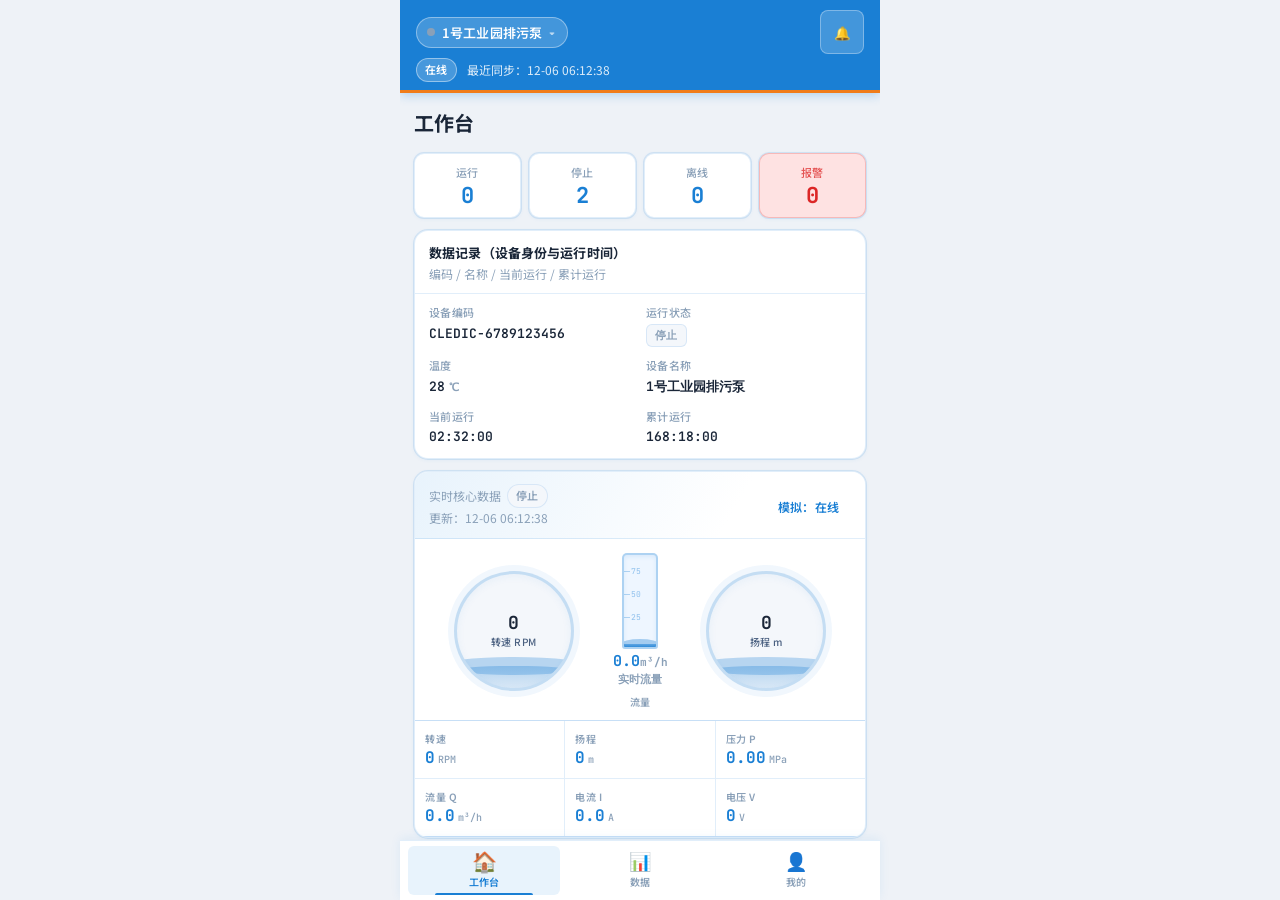
==== commit e1028b1a: "v0416" ====
--- a/index.html
+++ b/index.html
@@ -2003,6 +2003,30 @@
                   <button class="gear__btn" data-gear="5">5档<span class="gear__sub">—</span></button>
                 </div>
                 <div class="subtle" style="margin-top: 6px;">当前档位：<span id="gearTextDash">—</span></div>
+                <div style="margin-top:10px;padding:10px;border:1px solid rgba(148,163,184,.35);border-radius:12px;background:rgba(15,23,42,.02);">
+                  <div style="display:flex;align-items:center;justify-content:space-between;gap:10px;flex-wrap:wrap;">
+                    <div style="font-weight:900;">转速微调 <span class="subtle" style="font-weight:700;">(1500–4500 rpm)</span></div>
+                    <div class="subtle" id="rpmFineHintDash">—</div>
+                  </div>
+                  <div class="row" style="margin-top:10px;gap:10px;align-items:center;flex-wrap:wrap;">
+                    <div style="display:flex;gap:8px;align-items:center;flex:1;min-width:240px;">
+                      <button type="button" class="btn btn--ghost" id="btnRpmMinusDash" style="width:44px;min-height:44px;padding:0;font-size:18px;font-weight:900;">−</button>
+                      <div style="flex:1;min-width:0;border:1px solid rgba(148,163,184,.35);border-radius:12px;background:#fff;min-height:44px;display:flex;align-items:center;justify-content:center;font-weight:1000;font-size:18px;">
+                        <span id="rpmFineValDash" class="txt-mono">—</span>
+                      </div>
+                      <button type="button" class="btn btn--ghost" id="btnRpmPlusDash" style="width:44px;min-height:44px;padding:0;font-size:18px;font-weight:900;">＋</button>
+                    </div>
+                    <div style="display:flex;align-items:center;gap:10px;flex-wrap:wrap;">
+                      <div style="font-weight:900;">正转</div>
+                      <label class="switch" style="width:auto;">
+                        <input type="checkbox" id="swDirDash" />
+                        <span class="switch__ui"></span>
+                        <span class="switch__label">反转</span>
+                      </label>
+                    </div>
+                  </div>
+                  <div class="subtle" style="margin-top:8px;">提示：点 “− / ＋” 会立即下发（原型模拟），每次步进 50 rpm。</div>
+                </div>
               </div>
 
               <div class="row" style="margin-top: 10px;">
@@ -2026,30 +2050,22 @@
               <div class="ticker__item" id="alarmTickerItem">暂无告警</div>
             </div>
           </div>
-        </section>
-
-        <!-- Config Center (formerly Control Center) -->
-        <section class="view" id="view-control" data-view="control" hidden>
-          <div class="view__head">
-            <h2 class="h2">配置中心</h2>
-            <div class="subtle">参数设定 · 定时任务 · 保护逻辑</div>
-          </div>
-
-          <div class="card">
+
+          <div class="card" id="cardCmdDash">
             <div class="card__head">
-              <div>
-                <div class="card__title">定时任务</div>
-                <div class="subtle">可选 · 按时自动执行指令</div>
-              </div>
-              <button class="ghost-btn" id="btnAddTimer">+ 新建</button>
+              <div class="card__title">指令回执 / 日志</div>
+              <button class="ghost-btn" id="btnCmdMore">查看更多</button>
             </div>
             <div class="card__body">
-              <div class="list" id="timerList"></div>
-              <div class="empty subtle" id="timerEmpty">暂无定时任务</div>
+              <div class="log" id="cmdLogDash"></div>
             </div>
           </div>
-
-          <div class="card">
+        </section>
+
+        <!-- Config Center（已弃用：入口移除；定时任务移到“我的”页） -->
+        <section class="view" id="view-control" data-view="control" hidden></section>
+
+          <div class="card" id="cardProtect" hidden>
             <div class="card__head">
               <div>
                 <div class="card__title">保护参数</div>
@@ -2091,16 +2107,6 @@
               <div class="command-state" id="protectState"></div>
             </div>
           </div>
-
-          <div class="card">
-            <div class="card__head">
-              <div class="card__title">指令回执 / 日志</div>
-              <button class="ghost-btn" id="btnClearLog">清空</button>
-            </div>
-            <div class="card__body">
-              <div class="log" id="cmdLog"></div>
-            </div>
-          </div>
         </section>
 
         <!-- Data Analysis -->
@@ -2210,7 +2216,7 @@
           </div>
 
           <!-- 中间：设备列表 / 工单 / 帮助 -->
-          <div class="card">
+          <div class="card" id="cardMeDeviceList" hidden>
             <div class="card__head">
               <div>
                 <div class="card__title">设备列表</div>
@@ -2220,6 +2226,20 @@
             </div>
             <div class="card__body">
               <div class="list" id="deviceList"></div>
+            </div>
+          </div>
+
+          <div class="card">
+            <div class="card__head">
+              <div>
+                <div class="card__title">定时任务</div>
+                <div class="subtle">按时自动执行指令（原型：本地保存）</div>
+              </div>
+              <button class="ghost-btn" id="btnAddTimer">+ 新建</button>
+            </div>
+            <div class="card__body">
+              <div class="list" id="timerList"></div>
+              <div class="empty subtle" id="timerEmpty">暂无定时任务</div>
             </div>
           </div>
 
@@ -2243,16 +2263,13 @@
             <div class="card__head">
               <div>
                 <div class="card__title">我的工单</div>
-                <div class="subtle">查看报修进度 · 进入客服/报修入口</div>
+                <div class="subtle">直接查看各工单状态，点击条目查看详情</div>
               </div>
-              <button class="ghost-btn" id="btnTicketRefresh">刷新</button>
+              <button class="ghost-btn" id="btnServiceQuick">遇到问题</button>
             </div>
             <div class="card__body">
-              <div class="row" style="margin-bottom:10px;">
-                <button type="button" class="btn btn--primary" id="btnService">客服 / 报修</button>
-              </div>
-              <div class="list" id="ticketList"></div>
-              <div class="subtle" id="ticketEmpty" style="margin-top:10px;">暂无工单。可点击上方「客服 / 报修」新建工单。</div>
+              <div class="list" id="meTicketList"></div>
+              <div class="subtle" id="meTicketEmpty" style="margin-top:10px;">暂无工单。</div>
             </div>
           </div>
 
@@ -2260,21 +2277,27 @@
             <div class="card__head">
               <div>
                 <div class="card__title">帮助中心</div>
-                <div class="subtle">常见问题与简单排查建议</div>
+                <div class="subtle">常见问题、故障措施、快速指引（直接展示）</div>
               </div>
             </div>
             <div class="card__body">
               <div class="list">
                 <div class="list-item">
                   <div class="list-item__main">
-                    <div class="list-item__title">设备显示离线</div>
-                    <div class="list-item__sub">检查电源/网络指示灯，稍后刷新，如长时间离线请联系售后。</div>
+                    <div class="list-item__title">设备离线</div>
+                    <div class="list-item__sub">检查电源/网络指示灯，稍后刷新；长时间离线建议报修。</div>
                   </div>
                 </div>
                 <div class="list-item">
                   <div class="list-item__main">
                     <div class="list-item__title">频繁过流/停机</div>
-                    <div class="list-item__sub">查看告警代码，检查阀门/管路是否堵塞，必要时降低档位并报修。</div>
+                    <div class="list-item__sub">先看告警代码，检查阀门/管路堵塞，再尝试降低档位。</div>
+                  </div>
+                </div>
+                <div class="list-item" id="btnHelpMoreInMe" style="cursor:pointer;">
+                  <div class="list-item__main">
+                    <div class="list-item__title">查看更多问题</div>
+                    <div class="list-item__sub">在“问题与解决措施”弹窗中可按故障码/标题搜索。点击此条可打开。</div>
                   </div>
                 </div>
               </div>
@@ -2306,7 +2329,7 @@
             </div>
           </div>
 
-          <div class="card">
+          <div class="card" id="cardMeAboutAgreement" hidden>
             <div class="card__head">
               <div>
                 <div class="card__title">关于与协议</div>
@@ -2334,10 +2357,6 @@
         <button class="tab is-active" data-nav="dashboard">
           <span class="tab__icon">🏠</span>
           <span class="tab__label">工作台</span>
-        </button>
-        <button class="tab" data-nav="control">
-          <span class="tab__icon">⚙️</span>
-          <span class="tab__label">配置</span>
         </button>
         <button class="tab" data-nav="data">
           <span class="tab__icon">📊</span>
@@ -2388,20 +2407,6 @@
         </div>
         <div class="subtle" style="margin-bottom:6px;">在列表中点击可切换设备，右侧操作可编辑或分享。</div>
         <div class="list" id="devicePickerList"></div>
-
-        <div style="border-top:1px solid var(--border); margin:14px 0 12px;"></div>
-
-        <div class="field">
-          <div class="field__k">电机/设备类型 & 型号</div>
-          <div class="subtle">先选类型，再选型号（原型演示：切换后会影响档位转速/电流等显示）。</div>
-        </div>
-        <div class="type-tabs" id="motorTypeTabs" aria-label="电机类型"></div>
-        <div class="type-grid" id="motorProfileGrid" aria-label="电机型号列表"></div>
-        <div class="subtle" id="motorProfileHint" style="margin-top:10px;">—</div>
-        <div class="row" style="margin-top:12px;">
-          <button class="btn btn--primary" id="btnSaveMotor">保存并返回</button>
-        </div>
-        <div class="command-state" id="motorSaveState"></div>
       </div>
     </dialog>
 
@@ -2509,6 +2514,37 @@
           <div class="field">
             <div class="field__k">设备名称</div>
             <input class="input" id="onbName" value="1号工业园排污泵" />
+          </div>
+          <div class="card" id="onbParamCard" style="margin-top:10px;" hidden>
+            <div class="card__head">
+              <div>
+                <div class="card__title">参数对应配置（通用设备）</div>
+                <div class="subtle">定制设备由厂家预置，此处不可修改</div>
+              </div>
+            </div>
+            <div class="card__body">
+              <div class="subtle" style="margin-bottom:8px;">按图示填写（原型：仅保存，不校验寄存器格式）。</div>
+              <div class="grid2">
+                <label class="field"><span class="field__k">运行频率 Hz（R）</span><input class="input" id="pcRunHz" placeholder="寄存器地址，如 40001" /></label>
+                <label class="field"><span class="field__k">设定频率 Hz（R/W）</span><input class="input" id="pcSetHz" placeholder="寄存器地址，如 40002" /></label>
+                <label class="field"><span class="field__k">母线电压 V（R）</span><input class="input" id="pcBusV" placeholder="寄存器地址" /></label>
+                <label class="field"><span class="field__k">输出电压 V（R）</span><input class="input" id="pcOutV" placeholder="寄存器地址" /></label>
+                <label class="field"><span class="field__k">输出电流 A（R）</span><input class="input" id="pcOutI" placeholder="寄存器地址" /></label>
+                <label class="field"><span class="field__k">输出功率 W（R）</span><input class="input" id="pcOutP" placeholder="寄存器地址" /></label>
+                <label class="field"><span class="field__k">输出转矩 %（R）</span><input class="input" id="pcTorque" placeholder="寄存器地址" /></label>
+                <label class="field"><span class="field__k">运行状态（正/反/停）（R）</span><input class="input" id="pcRunState" placeholder="寄存器地址" /></label>
+              </div>
+              <div class="field" style="margin-top:10px;">
+                <div class="field__k">控制下发（W）</div>
+                <div class="subtle">正转/反转/点动/停机/自由停机/故障复位/点动停止等</div>
+                <input class="input" id="pcCmd" placeholder="控制命令寄存器地址，如 40010" />
+              </div>
+              <div class="field" style="margin-top:10px;">
+                <div class="field__k">故障码配置（可选）</div>
+                <div class="subtle">无故障/过流/过压/欠压/变频器过载/电机过载/输入缺相…</div>
+                <input class="input" id="pcFault" placeholder="故障码寄存器地址，如 40020" />
+              </div>
+            </div>
           </div>
           <button class="btn btn--primary" id="btnOnbDone">完成</button>
         </div>
@@ -2627,7 +2663,7 @@
         <div class="svc-meta">
           <div class="field">
             <div class="field__k">设备</div>
-            <input class="input" id="svcDevice" placeholder="自动带入当前设备" />
+            <select class="input" id="svcDevice"></select>
           </div>
           <div class="field">
             <div class="field__k">联系电话</div>
@@ -2694,10 +2730,7 @@
 
         <div class="svc-media" id="svcMedia"></div>
 
-        <div class="svc-actions">
-          <a class="btn btn--ghost" id="svcCallBtn" href="tel:00000000000">拨打电话</a>
-          <button class="btn btn--ghost" id="svcCopyBtn">复制电话</button>
-        </div>
+        <!-- 工单内不确定动作已移除：拨打/复制电话（可在正式版由运营策略决定） -->
 
         <div class="row">
           <button class="btn" data-close="dlgService">取消</button>
@@ -2705,6 +2738,108 @@
         </div>
 
         <div class="command-state" id="svcState"></div>
+      </div>
+    </dialog>
+
+    <!-- Help center knowledge base -->
+    <dialog class="dialog" id="dlgTicketCenter">
+      <div class="dialog__head">
+        <div class="dialog__title">工单中心</div>
+        <button class="icon-btn" data-close="dlgTicketCenter">✕</button>
+      </div>
+      <div class="dialog__body">
+        <div style="padding:12px;border:1px solid rgba(26,127,212,.25);border-radius:14px;background:linear-gradient(135deg,rgba(26,127,212,.10),rgba(26,127,212,.03));margin-bottom:12px;">
+          <div style="font-weight:900;color:var(--txt);">报修服务入口</div>
+          <div class="subtle" style="margin-top:6px;">可新建工单，并查看受理/处理进度。</div>
+          <div class="row" style="margin-top:10px;">
+            <button type="button" class="btn btn--primary" id="btnServiceInTicketCenter">新建工单</button>
+            <button type="button" class="btn" id="btnTicketRefresh">刷新列表</button>
+          </div>
+        </div>
+        <div class="list" id="ticketList"></div>
+        <div class="subtle" id="ticketEmpty" style="margin-top:10px;">暂无工单。可点击上方「新建工单」。</div>
+      </div>
+    </dialog>
+
+    <dialog class="dialog" id="dlgHelpCenter">
+      <div class="dialog__head">
+        <div class="dialog__title">帮助中心</div>
+        <button class="icon-btn" data-close="dlgHelpCenter">✕</button>
+      </div>
+      <div class="dialog__body">
+        <div style="display:grid;grid-template-columns:1fr;gap:10px;">
+          <div style="padding:12px;border:1px solid rgba(15,23,42,.1);border-radius:14px;background:#fff;">
+            <div style="font-weight:900;color:var(--txt);">设备离线</div>
+            <div class="subtle" style="margin-top:6px;">检查电源/网络指示灯，稍后刷新；长时间离线建议报修。</div>
+          </div>
+          <div style="padding:12px;border:1px solid rgba(15,23,42,.1);border-radius:14px;background:#fff;">
+            <div style="font-weight:900;color:var(--txt);">频繁过流/停机</div>
+            <div class="subtle" style="margin-top:6px;">先看告警代码，检查阀门/管路堵塞，再尝试降低档位。</div>
+          </div>
+          <div style="padding:12px;border:1px solid rgba(15,23,42,.1);border-radius:14px;background:#fff;">
+            <div style="font-weight:900;color:var(--txt);">需要更详细措施？</div>
+            <div class="subtle" style="margin-top:6px;">进入问题与措施库，按故障码/标题搜索。</div>
+            <div class="row" style="margin-top:10px;">
+              <button type="button" class="btn btn--primary" id="btnHelpKbOpenInHelpCenter">打开问题与措施库</button>
+            </div>
+          </div>
+        </div>
+      </div>
+    </dialog>
+
+    <dialog class="dialog" id="dlgHelpKb">
+      <div class="dialog__head">
+        <div class="dialog__title">问题与解决措施</div>
+        <button class="icon-btn" data-close="dlgHelpKb">✕</button>
+      </div>
+      <div class="dialog__body">
+        <div class="field">
+          <div class="field__k">搜索</div>
+          <input class="input" id="helpKbSearch" placeholder="输入 故障码 / 标题 / 关键词" />
+        </div>
+        <div class="subtle" style="margin:8px 0 10px;">数据来自固化知识库（合并参数表与故障对照表）；无静态文件时回退本地存储。</div>
+        <div class="list" id="helpKbList"></div>
+        <div class="subtle" id="helpKbEmpty" style="margin-top:10px;">暂无问题库条目。</div>
+      </div>
+    </dialog>
+
+    <dialog class="dialog" id="dlgTicketDetail">
+      <div class="dialog__head">
+        <div class="dialog__title">工单详情</div>
+        <button class="icon-btn" data-close="dlgTicketDetail">✕</button>
+      </div>
+      <div class="dialog__body">
+        <div id="ticketDetailPretty"></div>
+      </div>
+    </dialog>
+
+    <dialog class="dialog" id="dlgIssuePretty">
+      <div class="dialog__head">
+        <div class="dialog__title" id="issuePrettyTitle">原因与解决措施</div>
+        <button class="icon-btn" data-close="dlgIssuePretty">✕</button>
+      </div>
+      <div class="dialog__body">
+        <div id="issuePrettyMeta" class="subtle" style="margin-top:-2px;"></div>
+        <div style="margin-top:10px;padding:12px;border:1px solid rgba(15,23,42,.10);border-radius:14px;background:linear-gradient(135deg,rgba(26,127,212,.06),rgba(15,23,42,.02));">
+          <div class="subtle">可能原因</div>
+          <ul id="issuePrettyCauses" style="margin:8px 0 0 18px;line-height:1.6;color:var(--txt-2);font-size:13px;"></ul>
+          <div class="subtle" style="margin-top:10px;">解决措施</div>
+          <ol id="issuePrettyActions" style="margin:8px 0 0 18px;line-height:1.6;color:var(--txt-2);font-size:13px;"></ol>
+          <div id="issuePrettyImgWrap" style="margin-top:12px;display:none;"></div>
+        </div>
+      </div>
+    </dialog>
+
+    <dialog class="dialog" id="dlgCmdLogFull">
+      <div class="dialog__head">
+        <div class="dialog__title">全部指令日志</div>
+        <button class="icon-btn" data-close="dlgCmdLogFull">✕</button>
+      </div>
+      <div class="dialog__body">
+        <div class="row" style="margin-bottom:8px;">
+          <button class="ghost-btn" id="btnClearLog">清空</button>
+        </div>
+        <div class="log" id="cmdLogFull"></div>
       </div>
     </dialog>
 
@@ -2733,6 +2868,7 @@
       </div>
     </div>
 
+    <script src="../故障合并知识库_static.js"></script>
     <script>
 /* 原型演示：纯前端单页，不连后端 */
 
@@ -2759,13 +2895,66 @@
   { id: "compressor", label: "压缩机" },
 ];
 
+function getMotorProfileBaseById(id) {
+  const key = id && MOTOR_PROFILES[id] ? id : MOTOR_PROFILE_DEFAULT;
+  return MOTOR_PROFILES[key];
+}
+
+function sanitizeMotorOverride(raw = {}) {
+  const toNum = (v, min, max, fixed = 0) => {
+    if (v === "" || v === null || v === undefined) return null;
+    const n = Number(v);
+    if (!Number.isFinite(n)) return null;
+    const clamped = Math.max(min, Math.min(max, n));
+    return fixed > 0 ? Number(clamped.toFixed(fixed)) : Math.round(clamped);
+  };
+  return {
+    voltage: toNum(raw.voltage, 1, 1000, 0),
+    powerKw: toNum(raw.powerKw, 0.1, 1000, 1),
+    ratedCurrentA: toNum(raw.ratedCurrentA, 0.1, 1000, 1),
+    maxRpm: toNum(raw.maxRpm, 1, 100000, 0),
+  };
+}
+
+function getMotorProfileOverrideById(id, useDraft = false) {
+  const committed = (State.motorProfileOverrides && State.motorProfileOverrides[id]) || {};
+  if (!useDraft) return committed;
+  const draft = (State._motorProfileCfgDraft && State._motorProfileCfgDraft[id]) || {};
+  return { ...committed, ...draft };
+}
+
+function getMotorProfileById(id, useDraft = false) {
+  const base = getMotorProfileBaseById(id);
+  const ov = sanitizeMotorOverride(getMotorProfileOverrideById(base.id, useDraft));
+  return {
+    ...base,
+    voltage: ov.voltage ?? base.voltage,
+    powerKw: ov.powerKw ?? base.powerKw,
+    ratedCurrentA: ov.ratedCurrentA ?? base.ratedCurrentA,
+    maxRpm: ov.maxRpm ?? base.maxRpm,
+  };
+}
+
 // ── 设备类型（添加设备：用于识别与教程展示）──────────────────
 const DEVICE_TYPES = {
+  generic_ctrl: {
+    id: "generic_ctrl",
+    kind: "other",
+    label: "通用设备（可配置参数）",
+    codePrefix: "GEN-",
+    configurable: true,
+    tutorial: [
+      "这是通用设备：需要先配置“数据读取/控制下发”的参数对应关系。",
+      "完成参数配置后再进行命名与绑定。",
+      "不确定怎么填时，可先用默认示例，后续再到后台/配置中心修改。"
+    ]
+  },
   backflow: {
     id: "backflow",
     kind: "other",
     label: "回水器",
     codePrefix: "HBS-",
+    configurable: false,
     tutorial: [
       "硬件配置：按住面板【设置】+【确定】≥5秒，听到提示音后进入配网模式。",
       "家庭 Wi‑Fi：选择 2.4G 网络，确保密码正确，设备与路由器距离不要太远。",
@@ -2778,6 +2967,7 @@
     kind: "pump",
     label: "高速升泵",
     codePrefix: "HSP-",
+    configurable: false,
     tutorial: [
       "确认进出水阀门处于正确状态，避免憋压。",
       "上电后等待自检完成，进入配网模式。",
@@ -2789,6 +2979,7 @@
     kind: "pump",
     label: "增压泵",
     codePrefix: "BP-",
+    configurable: false,
     tutorial: [
       "上电自检完成后，确保水源与管路无明显漏水。",
       "选择 2.4G Wi‑Fi，完成绑定。",
@@ -2800,6 +2991,7 @@
     kind: "pump",
     label: "CA系列增压泵",
     codePrefix: "CA-",
+    configurable: false,
     tutorial: [
       "确认铭牌型号与电压匹配（220/380）。",
       "按设备说明进入配网模式，完成联网绑定。",
@@ -2811,6 +3003,7 @@
     kind: "pump",
     label: "SGW系列",
     codePrefix: "SGW-",
+    configurable: false,
     tutorial: [
       "确认电源接线与接地可靠，现场安全后再操作。",
       "设备进入配网后，完成绑定并命名（区域/编号）。",
@@ -2822,6 +3015,7 @@
     kind: "other",
     label: "风机控制器",
     codePrefix: "FAN-",
+    configurable: false,
     tutorial: [
       "确认风机电源与接线正确，避免误操作。",
       "进入配网模式后完成绑定。",
@@ -2833,6 +3027,7 @@
     kind: "other",
     label: "压缩机控制器",
     codePrefix: "CMP-",
+    configurable: false,
     tutorial: [
       "确认三相电压与接线正确（如为380V）。",
       "进入配网模式后完成绑定并命名。",
@@ -2844,6 +3039,7 @@
     kind: "other",
     label: "阀门控制器",
     codePrefix: "VAL-",
+    configurable: false,
     tutorial: [
       "确认阀门行程与限位设置正确。",
       "进入配网模式后完成绑定。",
@@ -2965,7 +3161,7 @@
 
 function getMotorProfile() {
   const id = State && State.motorProfileId && MOTOR_PROFILES[State.motorProfileId] ? State.motorProfileId : MOTOR_PROFILE_DEFAULT;
-  return MOTOR_PROFILES[id];
+  return getMotorProfileById(id, false);
 }
 
 function getGearMap() {
@@ -2996,7 +3192,7 @@
   });
 
   const profiles = Object.values(MOTOR_PROFILES).filter((p) => (p.kind || "pump") === State.motorKindId);
-  const current = getMotorProfile();
+  const current = getMotorProfileById(State.motorProfileId || MOTOR_PROFILE_DEFAULT, false);
   const draftId = State._motorProfileDraft;
 
   grid.innerHTML = "";
@@ -3008,14 +3204,15 @@
     grid.appendChild(empty);
   } else {
     profiles.forEach((p) => {
+      const pResolved = getMotorProfileById(p.id, true);
       const card = document.createElement("div");
       const active = (draftId || current?.id) === p.id;
       card.className = "type-card" + (active ? " is-active" : "");
       card.innerHTML = `
         <div>
-          <div class="type-card__title">${p.label}</div>
-          <div class="type-card__sub">${p.model || "—"}</div>
-          <div class="type-card__sub" style="margin-top:6px;">${p.voltage}V · ${p.powerKw}kW · 约${p.ratedCurrentA}A · ≤${p.maxRpm}RPM</div>
+          <div class="type-card__title">${pResolved.label}</div>
+          <div class="type-card__sub">${pResolved.model || "—"}</div>
+          <div class="type-card__sub" style="margin-top:6px;">${pResolved.voltage}V · ${pResolved.powerKw}kW · 约${pResolved.ratedCurrentA}A · ≤${pResolved.maxRpm}RPM</div>
         </div>
       `;
       card.addEventListener("click", () => {
@@ -3028,12 +3225,36 @@
     });
   }
 
-  const picked = MOTOR_PROFILES[draftId] || current;
+  const pickedId = draftId || current?.id || MOTOR_PROFILE_DEFAULT;
+  const picked = getMotorProfileById(pickedId, false);
   if (!picked) {
     hint.textContent = "—";
   } else {
     hint.textContent = `当前：${current?.label || "—"}（${current?.model || "—"}） · 待保存：${draftId ? `${picked.label}（${picked.model}）` : "无"}`;
   }
+}
+
+function renderMotorProfileConfigPanel() {
+  const profile = getMotorProfile();
+  if (!profile) return;
+  const base = getMotorProfileBaseById(profile.id);
+  const title = $("#motorCfgProfileTitle");
+  if (title) title.textContent = `${profile.label}（${profile.model}）`;
+  const setVal = (id, v) => {
+    const el = $(id);
+    if (el && document.activeElement !== el) el.value = String(v ?? "");
+  };
+  setVal("#cfgMotorVoltage", profile.voltage);
+  setVal("#cfgMotorPowerKw", profile.powerKw);
+  setVal("#cfgMotorRatedCurrent", profile.ratedCurrentA);
+  setVal("#cfgMotorMaxRpm", profile.maxRpm);
+  const changed =
+    Number(profile.voltage) !== Number(base.voltage) ||
+    Number(profile.powerKw) !== Number(base.powerKw) ||
+    Number(profile.ratedCurrentA) !== Number(base.ratedCurrentA) ||
+    Number(profile.maxRpm) !== Number(base.maxRpm);
+  const state = $("#motorCfgState");
+  if (state) state.textContent = changed ? "当前已使用自定义参数" : "当前使用型号默认参数";
 }
 
 function renderGearButtons() {
@@ -3152,6 +3373,8 @@
     currentDeviceId: seed?.currentDeviceId ?? devices[0].id,
     lastSync: seed?.lastSync ?? fmtTime(),
     motorProfileId: MOTOR_PROFILE_DEFAULT,
+    motorProfileOverrides: seed?.motorProfileOverrides ?? {},
+    _motorProfileCfgDraft: seed?._motorProfileCfgDraft ?? {},
     energyConfig: seed?.energyConfig ?? {
       pf: ENERGY_PF,
       carbonFactor: CARBON_FACTOR,
@@ -3162,7 +3385,22 @@
     alarms,
     timers,
     cmdLog: seed?.cmdLog ?? [],
-    tickets: seed?.tickets ?? [] // { id, createdAt, deviceId, deviceCode, deviceName, phone, desc, files[] }
+    tickets: seed?.tickets ?? [
+      // 默认演示工单：用于与后台同步对齐（id 固定）
+      {
+        id: "T202604150001",
+        createdAt: Date.now() - 3600 * 1000 * 6,
+        updatedAt: Date.now() - 3600 * 1000 * 2,
+        status: "submitted",
+        deviceId: devices[0].id,
+        deviceCode: devices[0].code,
+        deviceName: devices[0].name,
+        phone: "13800000000",
+        desc: "【默认演示工单】现象：转不动/没劲；偶发欠压。\n发生时间：今天上午\n发生频率：偶发\n补充：现场已检查阀门，怀疑电网电压波动。",
+        files: [],
+        source: "seed"
+      }
+    ] // { id, createdAt, deviceId, deviceCode, deviceName, phone, desc, files[] }
   };
 
   state.persist = () => store.save(state);
@@ -3234,7 +3472,8 @@
   }
   const owner = isDeviceOwner(d);
   if (owner) {
-    if (!confirm("确定删除该设备及其数据？删除后不可恢复（原型演示）。")) return;
+    if (!confirm("确定删除该设备？\n你是主用户，删除将清空该设备所有数据（不可恢复）。")) return;
+    if (!confirm(`二次确认：真的要删除并清空数据吗？\n设备：${d.name}\n编码：${d.code}\n\n提示：子用户无法恢复数据。`)) return;
     State.devices = State.devices.filter((x) => x.id !== d.id);
     State.alarms = (State.alarms || []).filter((x) => x.deviceId !== d.id);
     State.timers = (State.timers || []).filter((x) => x.deviceId !== d.id);
@@ -3246,7 +3485,8 @@
     logCmd("成员管理", "OK", `拥有者已删除设备 ${d.code}`);
     return;
   }
-  if (!confirm("确定删除你与该设备的绑定关系？设备及数据会保留，其他人不受影响。")) return;
+  if (!confirm("确定解绑该设备？\n你是子用户：仅会取消绑定，且你没有控制权限。")) return;
+  if (!confirm(`二次确认：解除绑定？\n设备：${d.name}\n编码：${d.code}`)) return;
   State.devices = State.devices.filter((x) => x.id !== d.id);
   if (State.currentDeviceId === d.id) State.currentDeviceId = State.devices[0].id;
   State.lastSync = fmtTime();
@@ -3259,6 +3499,8 @@
   if (!d) return;
   if (!Array.isArray(d.shares)) d.shares = [];
   if (!d.ownerUserId) d.ownerUserId = State.sessionUserId;
+  // 需求：子用户无控制权限（统一降级为只读）
+  d.shares = d.shares.map((s) => ({ ...s, role: "readonly" }));
 }
 
 function isDeviceOwner(d) {
@@ -3329,7 +3571,6 @@
   $$(".tab").forEach((t) => t.classList.toggle("is-active", t.dataset.nav === view));
   // 切换视图后立即刷新一次，避免首次进入看不到最新渲染
   if (view === "dashboard") renderDashboard();
-  if (view === "control") renderControl();
   if (view === "me") renderMe();
 }
 
@@ -3500,6 +3741,21 @@
     const g = gm[gear] || gm[3];
     btn.innerHTML = `${gear}档<span class="gear__sub">${g.rpm}rpm</span>`;
   });
+
+  // 工作台：转速微调 & 旋向
+  const rpmVal = $("#rpmFineValDash");
+  const rpmHint = $("#rpmFineHintDash");
+  const dirSw = $("#swDirDash");
+  if (rpmVal) {
+    const baseRpm = (gm[shownGear] || gm[3]).rpm;
+    const shownRpm = Number(d.pendingRpm ?? d.rpmSetpoint ?? baseRpm);
+    rpmVal.textContent = String(Math.round(shownRpm));
+    if (rpmHint) rpmHint.textContent = d.pendingRpm ? "待下发" : "当前设定";
+  }
+  if (dirSw) {
+    const dir = String(d.dir || "forward");
+    dirSw.checked = dir === "reverse";
+  }
 
   // ticker: show latest alarm for current device if any; else global latest
   const alarm = [...State.alarms]
@@ -3840,7 +4096,34 @@
 function renderMe() {
   renderDeviceList();
   renderDeviceSharePanel();
+  renderTimers();
+  renderMeTickets();
   renderTickets();
+}
+
+function renderMeTickets() {
+  const list = $("#meTicketList");
+  const empty = $("#meTicketEmpty");
+  if (!list) return;
+  const rows = (State.tickets || []).slice(0, 8);
+  list.innerHTML = "";
+  if (empty) empty.hidden = rows.length > 0;
+  rows.forEach((t) => {
+    const meta = ticketStatusMeta(t.status);
+    const item = document.createElement("div");
+    item.className = "list-item";
+    item.style.cursor = "pointer";
+    const createdAt = t.createdAt ? new Date(t.createdAt).toLocaleString() : "—";
+    item.innerHTML = `
+      <div class="list-item__main">
+        <div class="list-item__title">${t.id || "—"}</div>
+        <div class="list-item__sub">${createdAt} · ${t.deviceName || "—"}（${t.deviceCode || "—"}）</div>
+      </div>
+      <div class="chip" style="${meta.style}">${meta.label}</div>
+    `;
+    item.addEventListener("click", () => openTicketDetailDialog(t.id));
+    list.appendChild(item);
+  });
 }
 
 function renderDeviceSharePanel() {
@@ -3937,43 +4220,21 @@
         <div class="list-item__title">${t.id || "—"}</div>
         <div class="list-item__sub">${createdAt} · ${t.deviceName || "—"}（${t.deviceCode || "—"}）</div>
         <div class="list-item__sub" style="margin-top:4px;">${brief || "—"}</div>
-        <div class="subtle" style="margin-top:6px;">状态可在下拉框中修改（原型模拟：代表客服/维修处理结果回填）。</div>
+        <div class="subtle" style="margin-top:6px;">状态由后台自动流转；处理中可补充说明，完成后可评分反馈。</div>
       </div>
       <div style="display:flex;flex-direction:column;gap:8px;align-items:flex-end;">
         <div class="chip" style="${meta.style}">${meta.label}</div>
-        <select class="input" style="width:120px;padding:8px 10px;" data-ticket-id="${t.id}">
-          <option value="submitted" ${String(t.status) === "submitted" ? "selected" : ""}>已提交</option>
-          <option value="accepted" ${String(t.status) === "accepted" ? "selected" : ""}>已受理</option>
-          <option value="processing" ${String(t.status) === "processing" ? "selected" : ""}>处理中</option>
-          <option value="done" ${String(t.status) === "done" ? "selected" : ""}>已完成</option>
-          <option value="closed" ${String(t.status) === "closed" ? "selected" : ""}>已关闭</option>
-        </select>
+        <div class="subtle">后台自动更新</div>
       </div>
     `;
 
     item.addEventListener("click", () => {
-      alert(
-        `工单号：${t.id || "—"}\n状态：${ticketStatusMeta(t.status).label}\n设备：${t.deviceName || "—"}（${t.deviceCode || "—"}）\n电话：${t.phone || "—"}\n时间：${createdAt}\n\n描述：\n${t.desc || ""}\n\n附件：${(t.files || []).length} 个（原型仅记录元数据）`
-      );
+      openTicketDetailDialog(t.id);
     });
 
     list.appendChild(item);
   });
 
-  // wire status select change
-  list.querySelectorAll("select[data-ticket-id]").forEach((sel) => {
-    sel.addEventListener("change", (e) => {
-      const id = e.target && e.target.dataset && e.target.dataset.ticketId;
-      const v = e.target && e.target.value;
-      const ticket = (State.tickets || []).find((x) => x.id === id);
-      if (!ticket) return;
-      ticket.status = v;
-      ticket.updatedAt = Date.now();
-      State.persist();
-      renderTickets();
-      logCmd("工单状态", "OK", `工单 ${id} -> ${ticketStatusMeta(v).label}（原型）`);
-    });
-  });
 }
 
 /** 与业务侧一致的简易检测（原型）：按转速估算预期电流 I = I0 + (Ir-I0)*(n/nmax)² */
@@ -4188,13 +4449,13 @@
   const suggest = (a.suggest || []).map((x, i) => `<li>${i + 1}. ${x}</li>`).join("");
   box.innerHTML = `
     <div style="border:1px solid rgba(15,23,42,.12);border-radius:12px;padding:12px 14px;background:rgba(255,255,255,.04);">
-      <div class="subtle">发生时间：${a.time || "—"}</div>
-      <div class="subtle" style="margin-top:4px;">持续时间：${durMin} 分 ${durSec} 秒（按采样点估算）</div>
+      <div class="subtle">发生时间 ${a.time || "—"}</div>
+      <div class="subtle" style="margin-top:4px;">持续时间 ${durMin} 分 ${durSec} 秒 按采样点估算</div>
       <div style="margin-top:12px;font-weight:800;color:var(--txt);">异常时数据</div>
       <div class="subtle" style="margin-top:6px;line-height:1.55;">
-        转速：<strong style="color:var(--txt);">${a.rpm}</strong> rpm<br/>
-        电流：<strong style="color:var(--txt);">${Number(a.current).toFixed(2)}</strong> A（额定约 ${Number(a.ratedCurrent).toFixed(1)} A）<br/>
-        预期电流（模型）：约 ${Number(a.expectedCurrent).toFixed(2)} A
+        转速 <strong style="color:var(--txt);">${a.rpm}</strong> rpm<br/>
+        电流 <strong style="color:var(--txt);">${Number(a.current).toFixed(2)}</strong> A 额定约 ${Number(a.ratedCurrent).toFixed(1)} A<br/>
+        预期电流 模型约 ${Number(a.expectedCurrent).toFixed(2)} A
       </div>
       <div style="margin-top:12px;font-weight:800;color:var(--txt);">可能原因</div>
       <ul style="margin:6px 0 0 18px;line-height:1.55;color:var(--txt-2);font-size:13px;">${causes || "<li>—</li>"}</ul>
@@ -4202,6 +4463,7 @@
       <ul style="margin:6px 0 0 18px;line-height:1.55;color:var(--txt-2);font-size:13px;">${suggest || "<li>—</li>"}</ul>
       <div class="subtle" style="margin-top:10px;">${a.description || ""}</div>
     </div>
+    ${renderIssueKbBlock({ code: a.code || "", title: a.title || "" })}
   `;
   State._chartAnomalyContext = a;
   showDialog("dlgChartAnomaly");
@@ -4757,26 +5019,29 @@
 }
 
 function renderCmdLog() {
-  const box = $("#cmdLog");
-  if (!box) return;
-  box.innerHTML = "";
   const rows = State.cmdLog || [];
-  if (rows.length === 0) {
-    const div = document.createElement("div");
-    div.className = "subtle";
-    div.textContent = "暂无日志（点击启动/停止、下发参数、定时开关等会生成）。";
-    box.appendChild(div);
-    return;
-  }
-  rows.forEach((r) => {
-    const item = document.createElement("div");
-    item.className = "log-item";
-    item.innerHTML = `
-      <div class="log-item__t">${r.title} · ${r.status}</div>
-      <div class="log-item__s">${new Date(r.at).toLocaleString()} · ${r.detail}</div>
-    `;
-    box.appendChild(item);
-  });
+  const renderTo = (box, list) => {
+    if (!box) return;
+    box.innerHTML = "";
+    if (!list.length) {
+      const div = document.createElement("div");
+      div.className = "subtle";
+      div.textContent = "暂无日志（点击启动/停止、下发参数、定时开关等会生成）。";
+      box.appendChild(div);
+      return;
+    }
+    list.forEach((r) => {
+      const item = document.createElement("div");
+      item.className = "log-item";
+      item.innerHTML = `
+        <div class="log-item__t">${r.title} · ${r.status}</div>
+        <div class="log-item__s">${new Date(r.at).toLocaleString()} · ${r.detail}</div>
+      `;
+      box.appendChild(item);
+    });
+  };
+  renderTo($("#cmdLogDash"), rows.slice(0, 3));
+  renderTo($("#cmdLogFull"), rows);
 }
 
 function renderAlarms() {
@@ -4815,22 +5080,295 @@
   State.persist();
   renderHeader();
 
+  const t = (State.tickets || []).find((x) => x.deviceId === a.deviceId) || null;
+  const tMeta = t ? ticketStatusMeta(t.status) : null;
+  const tLine = t
+    ? `<div class="subtle" style="margin-top:6px;">工单：<span style="${tMeta?.style || ""}padding:2px 8px;border-radius:999px;border:1px solid rgba(15,23,42,.12);">${tMeta?.label || "—"}</span>（点击查看详情）</div>`
+    : `<div class="subtle" style="margin-top:6px;">工单：—</div>`;
+
   $("#alarmDetailBox").innerHTML = `
     <div style="font-weight:1000; margin-bottom:6px;">${a.code} ${a.title}</div>
     <div class="subtle">设备：${d?.name ?? "未知"}（${d?.code ?? "-"}）</div>
     <div class="subtle">时间：${new Date(a.createdAt).toLocaleString()}</div>
     <div style="margin-top:8px;">${a.detail}</div>
     <div class="subtle" style="margin-top:8px;">建议：先远程复位；若多次复现请联系维修。</div>
+    <div style="margin-top:12px;">
+      <div style="display:flex;align-items:center;gap:8px;flex-wrap:wrap;">
+        <div style="font-weight:900;color:var(--txt);">原因与解决措施</div>
+        <button type="button" class="btn" id="btnIssuePrettyFromAlarm" style="height:34px;padding:0 12px;font-size:12px;">查看</button>
+      </div>
+      <div class="subtle" style="margin-top:6px;">来自固化知识库：按参数ID/标准故障码优先匹配。</div>
+      ${tLine}
+    </div>
   `;
+  $("#btnIssuePrettyFromAlarm")?.addEventListener("click", () => openIssuePrettyByMatch({ code: a.code, title: a.title }));
+  if (t) {
+    $("#alarmDetailBox")?.querySelectorAll("span").forEach(() => {});
+    const box = $("#alarmDetailBox");
+    const clickable = box?.querySelector("div.subtle span")?.parentElement || null;
+    clickable && (clickable.style.cursor = "pointer");
+    clickable && clickable.addEventListener("click", () => alertTicketDetail(t.id));
+  }
   showDialog("dlgAlarmDetail");
+}
+
+function alertTicketDetail(ticketId) {
+  openTicketDetailDialog(ticketId);
+}
+
+function openTicketDetailDialog(ticketId) {
+  const t = (State.tickets || []).find((x) => x.id === ticketId);
+  if (!t) return;
+  const createdAt = t.createdAt ? new Date(t.createdAt).toLocaleString() : "-";
+  const meta = ticketStatusMeta(t.status);
+  const feedback = t.feedback && typeof t.feedback === "object" ? t.feedback : { score: 0, comment: "" };
+  const canRate = String(t.status || "") === "done";
+  const box = $("#ticketDetailPretty");
+  if (!box) return;
+  box.innerHTML = `
+    <div style="padding:12px;border:1px solid rgba(26,127,212,.20);border-radius:14px;background:linear-gradient(135deg,rgba(26,127,212,.08),rgba(26,127,212,.03));">
+      <div style="display:flex;align-items:center;justify-content:space-between;gap:10px;flex-wrap:wrap;">
+        <div style="font-weight:900;color:var(--txt);">${t.id || "—"}</div>
+        <div class="chip" style="${meta.style}">${meta.label}</div>
+      </div>
+      <div class="subtle" style="margin-top:6px;">${createdAt} · ${t.deviceName || "—"}（${t.deviceCode || "—"}）</div>
+      <div class="subtle" style="margin-top:4px;">联系电话：${t.phone || "—"}</div>
+      <div style="margin-top:10px;padding:10px;border:1px solid rgba(15,23,42,.10);border-radius:12px;background:#fff;">
+        <div class="subtle">问题描述</div>
+        <div style="margin-top:6px;white-space:pre-wrap;line-height:1.6;color:var(--txt-2);">${escapeHtml(t.desc || "—")}</div>
+      </div>
+      <div class="subtle" style="margin-top:8px;">附件：${(t.files || []).length} 个（原型仅记录元数据）</div>
+      <div style="margin-top:10px;padding:10px;border:1px solid rgba(15,23,42,.10);border-radius:12px;background:#fff;">
+        <div class="subtle">处理进展</div>
+        <div style="margin-top:6px;line-height:1.6;color:var(--txt-2);">${
+          (Array.isArray(t.history) && t.history.length)
+            ? t.history
+                .slice()
+                .sort((a, b) => Number(b.at || 0) - Number(a.at || 0))
+                .slice(0, 6)
+                .map((h) => `${new Date(Number(h.at || Date.now())).toLocaleString()} · ${escapeHtml(h.msg || "-")}`)
+                .join("<br/>")
+            : "处理中可持续补充内容；当前暂无处理记录。"
+        }</div>
+      </div>
+      <div class="subtle" style="margin-top:8px;">说明：子管理员处理动作会自动把状态变为“处理中”；处理完成后可评分并填写意见。</div>
+      ${
+        canRate
+          ? `<div style="margin-top:10px;padding:10px;border:1px solid rgba(22,163,74,.25);border-radius:12px;background:#fff;">
+              <div class="subtle">服务评分与意见</div>
+              <div style="display:flex;gap:8px;align-items:center;margin-top:8px;">
+                <select id="ticketFeedbackScore" class="input" style="width:120px;padding:8px 10px;">
+                  <option value="5" ${Number(feedback.score || 0) === 5 ? "selected" : ""}>5分 很满意</option>
+                  <option value="4" ${Number(feedback.score || 0) === 4 ? "selected" : ""}>4分 满意</option>
+                  <option value="3" ${Number(feedback.score || 0) === 3 ? "selected" : ""}>3分 一般</option>
+                  <option value="2" ${Number(feedback.score || 0) === 2 ? "selected" : ""}>2分 待改进</option>
+                  <option value="1" ${Number(feedback.score || 0) === 1 ? "selected" : ""}>1分 不满意</option>
+                </select>
+                <button id="btnTicketFeedbackSave" class="btn btn--primary" style="padding:8px 12px;">提交反馈</button>
+              </div>
+              <textarea id="ticketFeedbackComment" class="input" style="margin-top:8px;min-height:78px;padding:10px;" placeholder="补充意见（可选）">${escapeHtml(feedback.comment || "")}</textarea>
+            </div>`
+          : ""
+      }
+    </div>
+  `;
+  if (canRate) {
+    $("#btnTicketFeedbackSave")?.addEventListener("click", () => {
+      const score = Number($("#ticketFeedbackScore")?.value || 5);
+      const comment = String($("#ticketFeedbackComment")?.value || "").trim();
+      t.feedback = { score, comment, at: Date.now() };
+      t.updatedAt = Date.now();
+      t.history = Array.isArray(t.history) ? t.history : [];
+      t.history.unshift({ at: Date.now(), by: "user", action: "feedback", msg: `用户评分 ${score} 分${comment ? `：${comment}` : ""}` });
+      State.persist();
+      renderTickets();
+      logCmd("工单反馈", "OK", `工单 ${t.id} 已评分 ${score} 分`);
+      openTicketDetailDialog(t.id);
+    });
+  }
+  showDialog("dlgTicketDetail");
+}
+
+function openIssuePretty(issue) {
+  if (!issue) return;
+  const titleText = String(issue.title || "原因与解决措施").trim();
+  const causes = issue.causes || [];
+  const actions = issue.actions || [];
+  $("#issuePrettyTitle").textContent = titleText;
+  const metaBits = [];
+  if (issue.paramId !== undefined && issue.paramId !== null && String(issue.paramId).trim() !== "") metaBits.push(`参数ID：${issue.paramId}`);
+  if (issue.code) metaBits.push(`故障码：${issue.code}`);
+  if (issue.stdCode && String(issue.stdCode) !== String(issue.code)) metaBits.push(`标准码：${issue.stdCode}`);
+  $("#issuePrettyMeta").textContent = metaBits.join(" · ");
+  const ul = $("#issuePrettyCauses");
+  const ol = $("#issuePrettyActions");
+  ul.innerHTML = "";
+  ol.innerHTML = "";
+  causes.forEach((c) => {
+    const li = document.createElement("li");
+    li.textContent = String(c);
+    ul.appendChild(li);
+  });
+  actions.forEach((a, i) => {
+    const li = document.createElement("li");
+    li.textContent = String(a);
+    ol.appendChild(li);
+  });
+  const imgWrap = $("#issuePrettyImgWrap");
+  if (issue.imageDataUrl) {
+    imgWrap.style.display = "block";
+    imgWrap.innerHTML = `<div class="subtle" style="margin-bottom:8px;">流程图 / 图示</div><img src="${issue.imageDataUrl}" alt="流程图" style="width:100%;border-radius:12px;border:1px solid rgba(15,23,42,.12);background:#fff;" />`;
+  } else {
+    imgWrap.style.display = "none";
+    imgWrap.innerHTML = "";
+  }
+  showDialog("dlgIssuePretty");
+}
+
+function openIssuePrettyByMatch({ code, title }) {
+  const rows = matchIssuesFor({ code, title });
+  if (!rows.length) {
+    $("#issuePrettyTitle").textContent = "原因与解决措施";
+    $("#issuePrettyMeta").textContent = "未匹配到知识库条目";
+    $("#issuePrettyCauses").innerHTML = "<li>—</li>";
+    $("#issuePrettyActions").innerHTML = "<li>—</li>";
+    $("#issuePrettyImgWrap").style.display = "none";
+    showDialog("dlgIssuePretty");
+    return;
+  }
+  openIssuePretty(rows[0]);
+}
+
+function loadIssueKb() {
+  if (Array.isArray(window.CLEDIC_STATIC_ISSUE_KB) && window.CLEDIC_STATIC_ISSUE_KB.length) {
+    return window.CLEDIC_STATIC_ISSUE_KB;
+  }
+  try {
+    const raw = localStorage.getItem("cledic_issue_kb_v1");
+    if (!raw) return [];
+    const arr = JSON.parse(raw);
+    return Array.isArray(arr) ? arr : [];
+  } catch {
+    return [];
+  }
+}
+
+function escapeHtml(s) {
+  return String(s || "")
+    .replace(/&/g, "&amp;")
+    .replace(/</g, "&lt;")
+    .replace(/>/g, "&gt;")
+    .replace(/"/g, "&quot;")
+    .replace(/'/g, "&#39;");
+}
+
+function getCurrentModelIdForKb() {
+  // 用户端原型：优先用当前选择的电机型号 id；没有则用通用
+  const id = String(State.motorProfileId || "").trim();
+  return id || "__COMMON__";
+}
+
+function matchIssuesFor({ code, title }) {
+  const cRaw = String(code || "").trim();
+  const c = cRaw.toLowerCase();
+  const t = String(title || "").trim().toLowerCase();
+  const modelId = getCurrentModelIdForKb();
+  const list = loadIssueKb();
+
+  const paramFromCode = (() => {
+    const n = Number(cRaw);
+    if (Number.isFinite(n) && n >= 1 && n <= 99999) return n;
+    return null;
+  })();
+
+  const score = (it) => {
+    let s = 0;
+    const itCode = String(it.code || "").trim().toLowerCase();
+    const itTitle = String(it.title || "").trim().toLowerCase();
+    const pid =
+      it.paramId !== undefined && it.paramId !== null && String(it.paramId).trim() !== "" ? Number(it.paramId) : NaN;
+    if (paramFromCode !== null && Number.isFinite(pid) && pid === paramFromCode) s += 120;
+    if (c && itCode && itCode === c) s += 100;
+    const std = String(it.stdCode || "").trim().toLowerCase();
+    if (c && std && std === c) s += 95;
+    if (t && itTitle && (t.includes(itTitle) || itTitle.includes(t))) s += 30;
+    if (c && itTitle && itTitle.includes(c)) s += 10;
+    if (String(it.modelId || "__COMMON__") === modelId) s += 8;
+    if (String(it.modelId || "__COMMON__") === "__COMMON__") s += 2;
+    return s;
+  };
+
+  const filtered = list
+    .filter((it) => {
+      const mid = String(it.modelId || "__COMMON__");
+      return mid === "__COMMON__" || mid === modelId;
+    })
+    .map((it) => ({ it, s: score(it) }))
+    .filter((x) => x.s > 0)
+    .sort((a, b) => b.s - a.s)
+    .map((x) => x.it);
+
+  const seenKey = new Set();
+  const dedup = [];
+  for (const it of filtered) {
+    const key = `${String(it.paramId ?? "")}__${String(it.code || "")}__${String(it.title || "")}`;
+    if (seenKey.has(key)) continue;
+    seenKey.add(key);
+    dedup.push(it);
+    if (dedup.length >= 3) break;
+  }
+  return dedup;
+}
+
+function renderIssueKbBlock() {
+  // 已改为弹窗展示，不再在详情里内嵌卡片
+  return "";
+}
+
+function renderHelpKbList(q = "") {
+  const listEl = $("#helpKbList");
+  const emptyEl = $("#helpKbEmpty");
+  if (!listEl) return;
+  const kw = String(q || "").trim().toLowerCase();
+  const modelId = getCurrentModelIdForKb();
+  const rows = loadIssueKb()
+    .filter((it) => {
+      const mid = String(it.modelId || "__COMMON__");
+      return mid === "__COMMON__" || mid === modelId;
+    })
+    .filter((it) => {
+      if (!kw) return true;
+      const pid =
+        it.paramId !== undefined && it.paramId !== null && String(it.paramId).trim() !== "" ? String(it.paramId) : "";
+      const hay = `${it.code || ""} ${it.stdCode || ""} ${pid} ${it.title || ""} ${(it.tags || []).join(" ")} ${(it.causes || []).join(" ")} ${(it.actions || []).join(" ")}`.toLowerCase();
+      return hay.includes(kw);
+    })
+    .slice(0, 60);
+
+  listEl.innerHTML = "";
+  if (emptyEl) emptyEl.hidden = rows.length > 0;
+  rows.forEach((it) => {
+    const item = document.createElement("div");
+    item.className = "list-item";
+    item.style.cursor = "pointer";
+    item.innerHTML = `
+      <div class="list-item__main">
+        <div class="list-item__title">${escapeHtml(it.code ? `${it.code} · ${it.title}` : it.title)}</div>
+        <div class="list-item__sub">${escapeHtml(((it.actions || [])[0]) || "点击查看原因与处理步骤")}</div>
+      </div>
+      <div class="chip" style="border-color:rgba(15,23,42,.18);background:rgba(15,23,42,.04);color:var(--txt);">${escapeHtml((it.tags && it.tags[0]) || (String(it.modelId || "__COMMON__") === "__COMMON__" ? "通用" : "型号"))}</div>
+    `;
+    item.addEventListener("click", () => {
+      openIssuePretty(it);
+    });
+    listEl.appendChild(item);
+  });
 }
 
 function renderAll() {
   renderHeader();
   renderDevicePicker();
-  renderMotorProfilePicker();
   renderDashboard();
-  renderControl();
   renderData();
   renderMe();
 }
@@ -4846,7 +5384,7 @@
   const go = $("#btnGoControlBig");
   if (go) {
     go.addEventListener("click", () => {
-      setView("control");
+      setView("me");
       renderAll();
     });
   }
@@ -4857,8 +5395,29 @@
   $$("[data-close]").forEach((b) =>
     b.addEventListener("click", () => closeDialog(b.getAttribute("data-close")))
   );
+  // issue detail dialog: robust close handlers
+  const dlgIssuePretty = $("#dlgIssuePretty");
+  const btnIssuePrettyClose = document.querySelector('#dlgIssuePretty [data-close="dlgIssuePretty"]');
+  btnIssuePrettyClose?.addEventListener("click", (e) => {
+    e.preventDefault();
+    e.stopPropagation();
+    closeDialog("dlgIssuePretty");
+  });
+  dlgIssuePretty?.addEventListener("cancel", (e) => {
+    e.preventDefault();
+    closeDialog("dlgIssuePretty");
+  });
+  dlgIssuePretty?.addEventListener("click", (e) => {
+    const rect = dlgIssuePretty.getBoundingClientRect();
+    const inPanel =
+      e.clientX >= rect.left &&
+      e.clientX <= rect.right &&
+      e.clientY >= rect.top &&
+      e.clientY <= rect.bottom;
+    if (!inPanel) closeDialog("dlgIssuePretty");
+  });
+
   $("#btnDevicePicker").addEventListener("click", () => {
-    renderMotorProfilePicker();
     showDialog("dlgDevices");
   });
   $("#btnAlarmCenter").addEventListener("click", () => {
@@ -4923,6 +5482,10 @@
       renderAll();
     });
   }
+  $("#btnCmdMore")?.addEventListener("click", () => {
+    renderCmdLog();
+    showDialog("dlgCmdLogFull");
+  });
 
   const btnAddDeviceInPicker = $("#btnAddDeviceInPicker");
   if (btnAddDeviceInPicker) {
@@ -5023,6 +5586,8 @@
       const gp = gm[next] || gm[3];
       d.gear = next;
       delete d.pendingGear;
+      delete d.pendingRpm;
+      d.rpmSetpoint = gp.rpm;
       d.metrics.rpm = gp.rpm;
       d.metrics.i = gp.I;
       d.metrics.v = d.metrics.v || getMotorProfile().voltage || 220;
@@ -5036,6 +5601,34 @@
     }, { stateEl: box, buttons: [btnStart, btnStop, btnResetFaultDash] });
   }
 
+  async function applyRpmFromDashboard(nextRpm) {
+    const d = getCurrentDevice();
+    const box = $("#commandState");
+    if (d.status === "offline") return setBad(box, "下发失败：设备离线");
+    const rpm = Math.max(1500, Math.min(4500, Math.round(Number(nextRpm) || 0)));
+    d.pendingRpm = rpm;
+    renderDashboard();
+    await runCommandFlow("转速微调", async () => {
+      d.rpmSetpoint = rpm;
+      delete d.pendingRpm;
+      d.metrics.rpm = rpm;
+      d.metrics.head = +(40 * Math.pow(d.metrics.rpm / 4000, 2)).toFixed(1);
+      d.metrics.q = +(120 * (d.metrics.rpm / 4000)).toFixed(1);
+      State.lastSync = fmtTime();
+    }, { stateEl: box, buttons: [btnStart, btnStop, btnResetFaultDash] });
+  }
+
+  async function applyDirFromDashboard(nextDir) {
+    const d = getCurrentDevice();
+    const box = $("#commandState");
+    if (d.status === "offline") return setBad(box, "下发失败：设备离线");
+    const dir = nextDir === "reverse" ? "reverse" : "forward";
+    await runCommandFlow("旋向切换", async () => {
+      d.dir = dir;
+      State.lastSync = fmtTime();
+    }, { stateEl: box, buttons: [btnStart, btnStop, btnResetFaultDash] });
+  }
+
   // 工作台档位选择（点击即下发）
   $$("#gearBtnsDash .gear__btn").forEach((btn) =>
     btn.addEventListener("click", () => {
@@ -5058,10 +5651,32 @@
       State.lastSync = fmtTime();
     });
   });
+
+  // 工作台：转速微调
+  const btnMinus = $("#btnRpmMinusDash");
+  const btnPlus = $("#btnRpmPlusDash");
+  const dirSw = $("#swDirDash");
+  const step = 50;
+  const getShownRpm = () => {
+    const d = getCurrentDevice();
+    const gm = getGearMap();
+    const shownGear = Number(d.pendingGear || d.gear || 1);
+    const baseRpm = (gm[shownGear] || gm[3]).rpm;
+    return Number(d.pendingRpm ?? d.rpmSetpoint ?? baseRpm);
+  };
+  btnMinus?.addEventListener("click", () => applyRpmFromDashboard(getShownRpm() - step));
+  btnPlus?.addEventListener("click", () => applyRpmFromDashboard(getShownRpm() + step));
+  dirSw?.addEventListener("change", () => {
+    applyDirFromDashboard(dirSw.checked ? "reverse" : "forward");
+  });
 }
 
 async function runCommandFlow(title, applyFn, opts = {}) {
   const d = getCurrentDevice();
+  if (!isDeviceOwner(d)) {
+    alert("无控制权限：你是子用户，仅可查看数据/解绑设备。\n如需控制，请使用主用户账号操作。");
+    return;
+  }
   const state = opts.stateEl || $("#commandState");
   const buttons = (opts.buttons || []).filter(Boolean);
   buttons.forEach((b) => (b.disabled = true));
@@ -5126,6 +5741,47 @@
   if (ov) ov.textContent = "24.0 V";
   if (ot) ot.textContent = "85 ℃";
   if (swDryRun) swDryRun.checked = Boolean(d.dryRunEnabled ?? true);
+
+  $("#btnSaveMotorCfg")?.addEventListener("click", () => {
+    const p = getMotorProfile();
+    if (!p) return;
+    if (!State.motorProfileOverrides) State.motorProfileOverrides = {};
+    const cfg = sanitizeMotorOverride({
+      voltage: $("#cfgMotorVoltage")?.value,
+      powerKw: $("#cfgMotorPowerKw")?.value,
+      ratedCurrentA: $("#cfgMotorRatedCurrent")?.value,
+      maxRpm: $("#cfgMotorMaxRpm")?.value,
+    });
+    const base = getMotorProfileBaseById(p.id);
+    const merged = {
+      voltage: cfg.voltage ?? base.voltage,
+      powerKw: cfg.powerKw ?? base.powerKw,
+      ratedCurrentA: cfg.ratedCurrentA ?? base.ratedCurrentA,
+      maxRpm: cfg.maxRpm ?? base.maxRpm,
+    };
+    const changed =
+      Number(merged.voltage) !== Number(base.voltage) ||
+      Number(merged.powerKw) !== Number(base.powerKw) ||
+      Number(merged.ratedCurrentA) !== Number(base.ratedCurrentA) ||
+      Number(merged.maxRpm) !== Number(base.maxRpm);
+    if (changed) State.motorProfileOverrides[p.id] = cfg;
+    else delete State.motorProfileOverrides[p.id];
+    State.lastSync = fmtTime();
+    State.persist();
+    setOk($("#motorCfgState"), "已保存");
+    logCmd("型号配置", "OK", `${p.label} -> ${merged.maxRpm}RPM / ${merged.ratedCurrentA}A`);
+    renderAll();
+  });
+  $("#btnResetMotorCfg")?.addEventListener("click", () => {
+    const p = getMotorProfile();
+    if (!p) return;
+    if (!State.motorProfileOverrides) State.motorProfileOverrides = {};
+    delete State.motorProfileOverrides[p.id];
+    State.lastSync = fmtTime();
+    State.persist();
+    setOk($("#motorCfgState"), "已恢复默认");
+    renderAll();
+  });
 
   // 已移除“远程控制”模块时，不再绑定相关事件
   if (!btnStartCtrl || !btnStopCtrl) return;
@@ -5305,7 +5961,10 @@
 }
 
 function validatePhone(phone) {
-  return /^1\\d{10}$/.test(String(phone || "").trim());
+  const normalized = String(phone || "")
+    .replace(/[０-９]/g, (s) => String.fromCharCode(s.charCodeAt(0) - 65248))
+    .replace(/\D/g, "");
+  return /^1\d{10}$/.test(normalized);
 }
 
 function svcDescTemplate() {
@@ -5418,7 +6077,17 @@
   else if (source === "chart-anomaly" && anomaly) {
     $("#svcHint").textContent = "来自转速/电流曲线异常研判：建议补充现场照片/视频并提交工单。";
   } else $("#svcHint").textContent = "提交后将生成工单（原型：本地保存）。";
-  $("#svcDevice").value = `${d.name}（${d.code}）`;
+  const svcDeviceSel = $("#svcDevice");
+  if (svcDeviceSel) {
+    svcDeviceSel.innerHTML = "";
+    (State.devices || []).forEach((dev) => {
+      const opt = document.createElement("option");
+      opt.value = String(dev.id || "");
+      opt.textContent = `${dev.name || "-"}（${dev.code || "-"}）`;
+      if (String(dev.id || "") === String(d.id || "")) opt.selected = true;
+      svcDeviceSel.appendChild(opt);
+    });
+  }
   $("#svcPhone").value = $("#svcPhone").value || "";
   $$(".svc-symptom").forEach((el) => { el.checked = false; });
   $("#svcExtra").value = "";
@@ -5428,7 +6097,7 @@
     const title = String(anomaly.title || "");
     if (title.includes("堵转")) $$(".svc-symptom").find((x) => x.value === "电流异常") && ($$(".svc-symptom").find((x) => x.value === "电流异常").checked = true);
     if (title.includes("缺水") || title.includes("空转")) $$(".svc-symptom").find((x) => x.value === "缺水/空转") && ($$(".svc-symptom").find((x) => x.value === "缺水/空转").checked = true);
-    $("#svcExtra").value = `来源：曲线异常研判\n异常：${anomaly.title || "异常"}\n描述：${anomaly.description || ""}`;
+    $("#svcExtra").value = `来源 曲线异常研判\n异常 ${anomaly.title || "异常"}\n描述 ${anomaly.description || ""}`;
     State._svcOccurredAt = "刚刚";
   }
   $("#svcWorkOrder").value = "";
@@ -5438,17 +6107,7 @@
   State._svcFiles = [];
   State._svcPreviews = [];
 
-  const supportPhone = "00000000000";
-  $("#svcCallBtn").setAttribute("href", `tel:${supportPhone}`);
-
-  $("#svcCopyBtn").onclick = async () => {
-    try {
-      await navigator.clipboard.writeText(supportPhone);
-      setOk($("#svcState"), "已复制客服电话");
-    } catch {
-      setBad($("#svcState"), "复制失败，请手动复制： " + supportPhone);
-    }
-  };
+  // 工单内不确定按钮已移除：拨打/复制电话
 
   $("#svcFiles").onchange = async (e) => {
     const files = (e && e.target && e.target.files) || [];
@@ -5540,19 +6199,24 @@
   };
 
   $("#btnSvcSubmit").onclick = async () => {
-    const phone = $("#svcPhone").value.trim();
+    const selectedDeviceId = String($("#svcDevice")?.value || String(d.id || ""));
+    const selDevice = (State.devices || []).find((x) => String(x.id || "") === selectedDeviceId) || d;
+    const phone = String($("#svcPhone").value || "")
+      .replace(/[０-９]/g, (s) => String.fromCharCode(s.charCodeAt(0) - 65248))
+      .replace(/\D/g, "");
+    $("#svcPhone").value = phone;
     const symptoms = $$(".svc-symptom").filter((x) => x.checked).map((x) => x.value);
     const occurredAt = String(State._svcOccurredAt || "").trim();
     const freq = String(State._svcFreq || "").trim();
     const extra = String($("#svcExtra").value || "").trim();
-    if (!validatePhone(phone)) return setBad($("#svcState"), "请输入正确手机号");
-    if (symptoms.length === 0 && !extra) return setBad($("#svcState"), "请至少勾选 1 项现象，或填写补充说明");
+    if (!validatePhone(phone)) return setBad($("#svcState"), "手机号格式不正确 请输入11位手机号");
+    if (symptoms.length === 0 && !extra) return setBad($("#svcState"), "手机号正确 还需勾选1项现象或填写补充说明");
 
     const desc = [
-      `问题现象：${symptoms.length ? symptoms.join("、") : "（未勾选）"}`,
-      `发生时间：${occurredAt || "（未选择）"}`,
-      `发生频率：${freq || "（未选择）"}`,
-      `补充说明：${extra || "（无）"}`
+      `问题现象 ${symptoms.length ? symptoms.join(" ") : "未勾选"}`,
+      `发生时间 ${occurredAt || "未选择"}`,
+      `发生频率 ${freq || "未选择"}`,
+      `补充说明 ${extra || "无"}`
     ].join("\n");
 
     const id = genWorkOrderId();
@@ -5562,18 +6226,19 @@
       id,
       createdAt: Date.now(),
       status: "submitted",
-      deviceId: d.id,
-      deviceCode: d.code,
-      deviceName: d.name,
+      deviceId: selDevice.id,
+      deviceCode: selDevice.code,
+      deviceName: selDevice.name,
       phone,
       desc,
-      files: (State._svcPreviews || []).map((p) => ({ name: p.name, type: p.type, size: p.size }))
+      files: (State._svcPreviews || []).map((p) => ({ name: p.name, type: p.type, size: p.size })),
+      history: [{ at: Date.now(), by: "user", action: "submit", msg: "用户提交工单" }]
     };
     State.tickets.unshift(ticket);
     State.tickets = State.tickets.slice(0, 50);
     State.persist();
     setOk($("#svcState"), "工单已提交：" + id);
-    logCmd("客服/报修", "OK", `提交工单 ${id}（${d.name}）`);
+    logCmd("客服/报修", "OK", `提交工单 ${id}（${selDevice.name}）`);
     renderTickets();
   };
 
@@ -5619,7 +6284,41 @@
   $("#btnService")?.addEventListener("click", () => {
     openServiceDialog({ source: "me" });
   });
+  $("#btnServiceQuick")?.addEventListener("click", () => {
+    openServiceDialog({ source: "me" });
+  });
+  $("#btnServiceInTicketCenter")?.addEventListener("click", () => {
+    openServiceDialog({ source: "me" });
+  });
+  $("#btnTicketCenter")?.addEventListener("click", () => {
+    renderTickets();
+    showDialog("dlgTicketCenter");
+  });
+  $("#btnTicketCenter2")?.addEventListener("click", () => {
+    renderTickets();
+    showDialog("dlgTicketCenter");
+  });
   $("#btnTicketRefresh")?.addEventListener("click", () => renderTickets());
+
+  $("#btnHelpCenter")?.addEventListener("click", () => showDialog("dlgHelpCenter"));
+  // btnHelpCenter2 已移除（卡片不再提供该入口）
+  $("#btnHelpKbOpen")?.addEventListener("click", () => {
+    $("#helpKbSearch").value = "";
+    renderHelpKbList("");
+    showDialog("dlgHelpKb");
+  });
+  $("#btnHelpKbOpenInHelpCenter")?.addEventListener("click", () => {
+    closeDialog("dlgHelpCenter");
+    $("#helpKbSearch").value = "";
+    renderHelpKbList("");
+    showDialog("dlgHelpKb");
+  });
+  $("#btnHelpMoreInMe")?.addEventListener("click", () => {
+    $("#helpKbSearch").value = "";
+    renderHelpKbList("");
+    showDialog("dlgHelpKb");
+  });
+  $("#helpKbSearch")?.addEventListener("input", (e) => renderHelpKbList(e.target.value));
 
   // 电机型号选择器已移至「切换设备」弹窗（电机型号），此处不再重复
 
@@ -5644,6 +6343,10 @@
   $("#onbBar").style.width = "20%";
   $("#linkTypeText").textContent = "4G 云连接中…";
   renderDeviceTypePicker();
+}
+
+function isGenericConfigDeviceType(dtype) {
+  return Boolean(dtype && dtype.configurable);
 }
 
 function setStep(n) {
@@ -5686,6 +6389,9 @@
       setStep(3);
       $("#wiz2").hidden = true;
       $("#wiz3").hidden = false;
+      const dtypeNow = detectDeviceTypeByCode(State._onbScannedCode || "");
+      const card = $("#onbParamCard");
+      if (card) card.hidden = !isGenericConfigDeviceType(dtypeNow);
     })();
   });
 
@@ -5693,12 +6399,28 @@
     const name = $("#onbName").value.trim() || "新水泵设备";
     const code = State._onbScannedCode || `BP-${Math.floor(Math.random() * 9e5 + 1e5)}`;
     const dtype = detectDeviceTypeByCode(code);
+    const paramConfig = isGenericConfigDeviceType(dtype)
+      ? {
+          runHz: $("#pcRunHz")?.value?.trim?.() || "",
+          setHz: $("#pcSetHz")?.value?.trim?.() || "",
+          busV: $("#pcBusV")?.value?.trim?.() || "",
+          outV: $("#pcOutV")?.value?.trim?.() || "",
+          outI: $("#pcOutI")?.value?.trim?.() || "",
+          outP: $("#pcOutP")?.value?.trim?.() || "",
+          torque: $("#pcTorque")?.value?.trim?.() || "",
+          runState: $("#pcRunState")?.value?.trim?.() || "",
+          cmd: $("#pcCmd")?.value?.trim?.() || "",
+          fault: $("#pcFault")?.value?.trim?.() || "",
+        }
+      : null;
     const device = {
       id: `dev_${Math.random().toString(16).slice(2, 8)}`,
       name,
       code,
       typeId: dtype.id,
       typeLabel: dtype.label,
+      isGeneric: Boolean(isGenericConfigDeviceType(dtype)),
+      paramConfig,
       ownerUserId: State.sessionUserId,
       shares: [],
       status: "stopped",
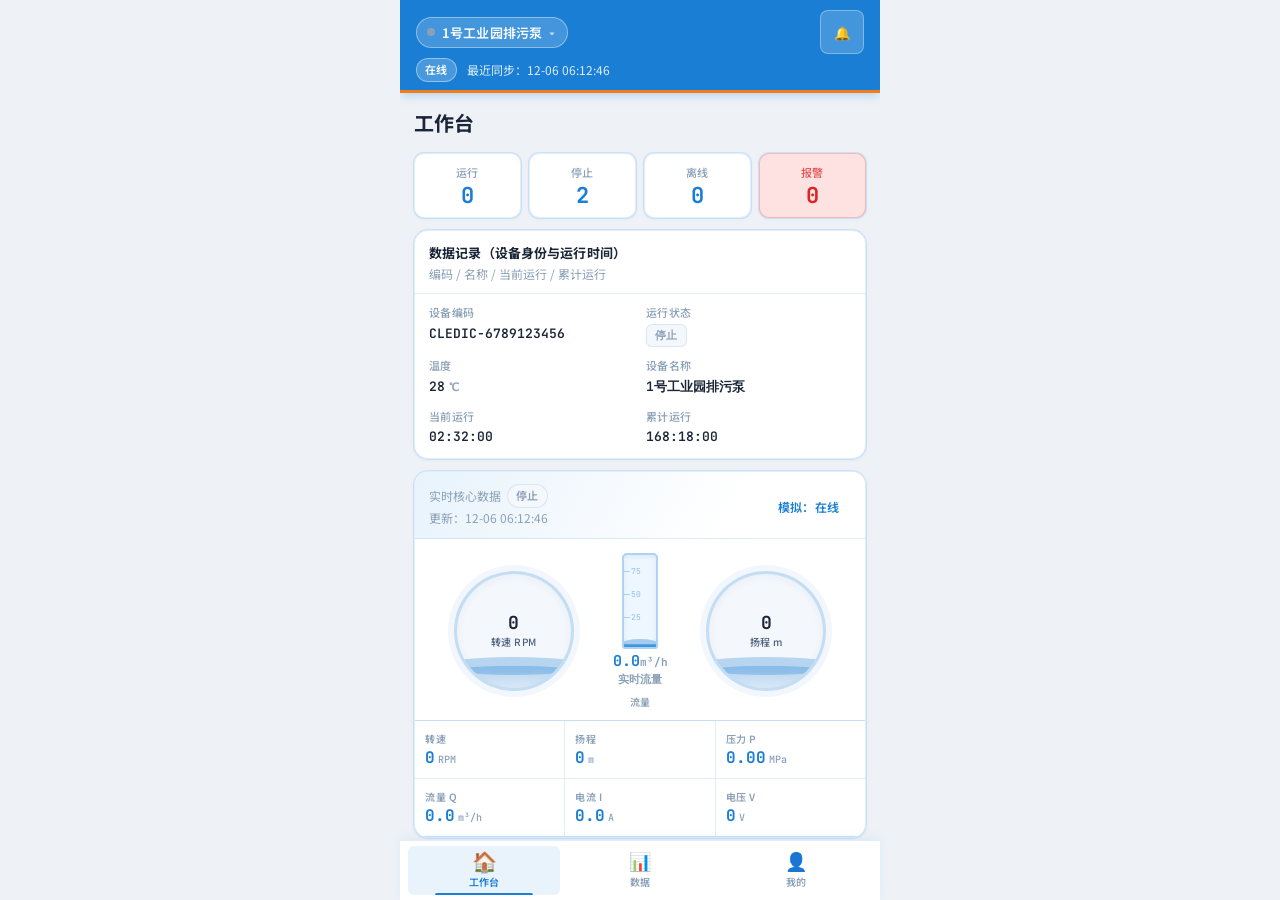
==== commit 953e31d9: "v0416" ====
--- a/index.html
+++ b/index.html
@@ -1260,6 +1260,38 @@
 .list-item__main { flex: 1; }
 .list-item__title { font-size: 13px; font-weight: 600; color: var(--txt); }
 .list-item__sub   { font-size: 11px; color: var(--txt-3); margin-top: 2px; }
+
+/* 帮助中心：强调可点击入口（查看更多问题） */
+.help-more-highlight {
+  border-color: rgba(26,127,212,0.45);
+  box-shadow: 0 0 0 2px rgba(26,127,212,0.12) inset;
+  position: relative;
+  animation: helpMorePulse 1.6s ease-in-out infinite;
+}
+.help-more-highlight::after {
+  content: "可点击";
+  position: absolute;
+  right: 10px;
+  top: 8px;
+  font-size: 10px;
+  font-weight: 700;
+  color: #1a7fd4;
+  background: rgba(26,127,212,0.10);
+  border: 1px solid rgba(26,127,212,0.30);
+  border-radius: 999px;
+  padding: 1px 7px;
+}
+.help-more-arrow {
+  margin-left: 8px;
+  color: #1a7fd4;
+  font-weight: 800;
+  font-size: 14px;
+}
+@keyframes helpMorePulse {
+  0% { box-shadow: 0 0 0 2px rgba(26,127,212,0.10) inset; }
+  50% { box-shadow: 0 0 0 2px rgba(26,127,212,0.24) inset, 0 0 0 3px rgba(26,127,212,0.10); }
+  100% { box-shadow: 0 0 0 2px rgba(26,127,212,0.10) inset; }
+}
 
 .empty { text-align: center; padding: 16px 0; color: var(--txt-3); font-size: 12px; }
 
@@ -2294,9 +2326,9 @@
                     <div class="list-item__sub">先看告警代码，检查阀门/管路堵塞，再尝试降低档位。</div>
                   </div>
                 </div>
-                <div class="list-item" id="btnHelpMoreInMe" style="cursor:pointer;">
+                <div class="list-item help-more-highlight" id="btnHelpMoreInMe" style="cursor:pointer;" title="点击打开问题与解决措施">
                   <div class="list-item__main">
-                    <div class="list-item__title">查看更多问题</div>
+                    <div class="list-item__title">查看更多问题 <span class="help-more-arrow">›</span></div>
                     <div class="list-item__sub">在“问题与解决措施”弹窗中可按故障码/标题搜索。点击此条可打开。</div>
                   </div>
                 </div>
@@ -3278,7 +3310,16 @@
 };
 
 const store = {
-  load() { return null; }, // 禁用持久化，避免旧状态污染
+  load() {
+    try {
+      const raw = localStorage.getItem("pump_proto_state") || "";
+      if (!raw) return null;
+      const parsed = JSON.parse(raw);
+      return parsed && typeof parsed === "object" ? parsed : null;
+    } catch {
+      return null;
+    }
+  },
   save(state) {
     localStorage.setItem("pump_proto_state", JSON.stringify(state));
   }
@@ -3288,9 +3329,7 @@
 const SESSION_USER_ID = "u_session_self";
 
 const State = (() => {
-  // 每次启动强制清除旧缓存，避免旧告警/旧故障状态导致反复弹窗
-  store.save(null);
-  const seed = null;
+  const seed = store.load();
   const devices =
     seed?.devices ??
     [
@@ -3407,6 +3446,109 @@
   return state;
 })();
 
+let __currentTicketId = "";
+
+function loadBackendTicketsBridge() {
+  try {
+    const raw = localStorage.getItem("cledic_tickets_v1") || "";
+    if (!raw) return [];
+    const parsed = JSON.parse(raw);
+    return Array.isArray(parsed) ? parsed : [];
+  } catch {
+    return [];
+  }
+}
+
+function normalizeTicketRow(raw = {}) {
+  return {
+    id: String(raw.id || "").trim(),
+    createdAt: Number(raw.createdAt || Date.now()),
+    updatedAt: Number(raw.updatedAt || Date.now()),
+    status: String(raw.status || "submitted"),
+    deviceId: String(raw.deviceId || ""),
+    deviceCode: String(raw.deviceCode || ""),
+    deviceName: String(raw.deviceName || ""),
+    phone: String(raw.phone || "").replace(/\s/g, ""),
+    desc: String(raw.desc || ""),
+    files: Array.isArray(raw.files) ? raw.files : [],
+    feedback: raw.feedback && typeof raw.feedback === "object" ? raw.feedback : null,
+    history: Array.isArray(raw.history) ? raw.history : [],
+    assignedTo: String(raw.assignedTo || ""),
+    assignedRole: String(raw.assignedRole || ""),
+    source: String(raw.source || ""),
+  };
+}
+
+function mergeTicketsPreferNewer(baseRows, incomingRows) {
+  const map = new Map();
+  (Array.isArray(baseRows) ? baseRows : []).forEach((r) => {
+    const row = normalizeTicketRow(r);
+    if (row.id) map.set(row.id, row);
+  });
+  (Array.isArray(incomingRows) ? incomingRows : []).forEach((r) => {
+    const row = normalizeTicketRow(r);
+    if (!row.id) return;
+    const prev = map.get(row.id);
+    if (!prev) {
+      map.set(row.id, row);
+      return;
+    }
+    const takeIncoming = Number(row.updatedAt || 0) >= Number(prev.updatedAt || 0);
+    map.set(row.id, takeIncoming ? { ...prev, ...row } : prev);
+  });
+  return [...map.values()].sort((a, b) => Number(b.createdAt || 0) - Number(a.createdAt || 0));
+}
+
+function upsertTicketToBackendBridge(ticket) {
+  const row = normalizeTicketRow(ticket);
+  if (!row.id) return;
+  let list = [];
+  try {
+    const raw = localStorage.getItem("cledic_tickets_v1") || "";
+    const parsed = raw ? JSON.parse(raw) : [];
+    list = Array.isArray(parsed) ? parsed : [];
+  } catch {
+    list = [];
+  }
+  const idx = list.findIndex((x) => String(x?.id || "").trim() === row.id);
+  if (idx >= 0) list[idx] = { ...(list[idx] || {}), ...row, updatedAt: Date.now() };
+  else list.unshift({ ...row, updatedAt: Date.now() });
+  try {
+    localStorage.setItem("cledic_tickets_v1", JSON.stringify(list));
+  } catch {
+    // ignore
+  }
+}
+
+function isTicketVisibleToCurrentUser(t) {
+  const row = normalizeTicketRow(t);
+  const code = String(row.deviceCode || "").trim();
+  const did = String(row.deviceId || "").trim();
+  const myDeviceIds = new Set((State.devices || []).map((d) => String(d.id || "").trim()).filter(Boolean));
+  const myDeviceCodes = new Set((State.devices || []).map((d) => String(d.code || "").trim()).filter(Boolean));
+  const byDevice = (did && myDeviceIds.has(did)) || (code && myDeviceCodes.has(code));
+  if (byDevice) return true;
+  const enteredPhone = String($("#svcPhone")?.value || "").replace(/\s/g, "");
+  const tPhone = String(row.phone || "").replace(/\s/g, "");
+  const byPhone = /^1\d{10}$/.test(enteredPhone) && enteredPhone === tPhone;
+  return byPhone;
+}
+
+function syncTicketsFromProtoStorage() {
+  const latest = store.load();
+  const protoRows = Array.isArray(latest?.tickets) ? latest.tickets : [];
+  const backendRows = loadBackendTicketsBridge();
+  const merged = mergeTicketsPreferNewer(protoRows, backendRows);
+  State.tickets = merged.filter((t) => isTicketVisibleToCurrentUser(t));
+  State.persist();
+  renderTickets();
+  if (__currentTicketId) {
+    const stillExists = State.tickets.some((x) => String(x?.id || "").trim() === __currentTicketId);
+    const dlgOpen = Boolean(document.getElementById("dlgTicketDetail")?.open);
+    if (stillExists && dlgOpen) openTicketDetailDialog(__currentTicketId);
+  }
+}
+
 function fmtDurationSec(sec) {
   const s = Math.max(0, Math.floor(Number(sec) || 0));
   const hh = String(Math.floor(s / 3600)).padStart(2, "0");
@@ -4114,10 +4256,14 @@
     item.className = "list-item";
     item.style.cursor = "pointer";
     const createdAt = t.createdAt ? new Date(t.createdAt).toLocaleString() : "—";
+    const sourceTag =
+      String(t.source || "").trim() === "admin-manual"
+        ? `<span style="margin-left:6px;padding:2px 8px;border-radius:999px;border:1px solid rgba(15,23,42,.12);background:rgba(15,23,42,.04);font-size:11px;color:var(--txt-2);">子管理员代建</span>`
+        : "";
     item.innerHTML = `
       <div class="list-item__main">
         <div class="list-item__title">${t.id || "—"}</div>
-        <div class="list-item__sub">${createdAt} · ${t.deviceName || "—"}（${t.deviceCode || "—"}）</div>
+        <div class="list-item__sub">${createdAt} · ${t.deviceName || "—"}（${t.deviceCode || "—"}）${sourceTag}</div>
       </div>
       <div class="chip" style="${meta.style}">${meta.label}</div>
     `;
@@ -4193,7 +4339,7 @@
   if (s === "accepted") return { label: "已受理", style: "border-color:rgba(26,127,212,.40);background:rgba(26,127,212,.14);color:var(--blue);" };
   if (s === "processing") return { label: "处理中", style: "border-color:rgba(217,119,6,.35);background:rgba(217,119,6,.14);color:var(--amber);" };
   if (s === "done") return { label: "已完成", style: "border-color:rgba(22,163,74,.35);background:rgba(22,163,74,.12);color:var(--green);" };
-  if (s === "closed") return { label: "已关闭", style: "border-color:rgba(55,65,81,.35);background:rgba(55,65,81,.10);color:var(--txt-2);" };
+  if (s === "closed") return { label: "已解决", style: "border-color:rgba(22,163,74,.35);background:rgba(22,163,74,.12);color:var(--green);" };
   return { label: "未知", style: "border-color:rgba(55,65,81,.25);background:rgba(55,65,81,.08);color:var(--txt-2);" };
 }
 
@@ -5117,12 +5263,62 @@
 }
 
 function openTicketDetailDialog(ticketId) {
+  __currentTicketId = String(ticketId || "").trim();
   const t = (State.tickets || []).find((x) => x.id === ticketId);
   if (!t) return;
   const createdAt = t.createdAt ? new Date(t.createdAt).toLocaleString() : "-";
   const meta = ticketStatusMeta(t.status);
   const feedback = t.feedback && typeof t.feedback === "object" ? t.feedback : { score: 0, comment: "" };
-  const canRate = String(t.status || "") === "done";
+  const canRate = ["done", "closed"].includes(String(t.status || ""));
+  const canResolve = ["processing", "done"].includes(String(t.status || ""));
+  const sourceText =
+    String(t.source || "").trim() === "admin-manual"
+      ? "来源：子管理员代建工单（为你创建）"
+      : "来源：用户自主报修";
+  const initialScore = Math.max(0, Math.min(5, Number(feedback.score || 0)));
+  const starsHtml = [1, 2, 3, 4, 5]
+    .map(
+      (s) =>
+        `<button type="button" data-ticket-star="${s}" style="border:0;background:transparent;cursor:pointer;font-size:22px;line-height:1;color:${s <= initialScore ? "#f59e0b" : "#cbd5e1"};">★</button>`
+    )
+    .join("");
+  const actionLabel = (a) => {
+    const k = String(a || "").trim();
+    if (k === "submit") return "用户提交";
+    if (k === "submit_by_admin") return "后台建单";
+    if (k === "reply_user") return "已回信给用户";
+    if (k === "phone_callback") return "已电话沟通";
+    if (k === "progress") return "处理进展更新";
+    if (k === "finish") return "标记处理完成";
+    if (k === "feedback") return "用户评分反馈";
+    if (k === "user_note") return "用户补充反馈";
+    if (k === "user_resolved") return "用户确认已解决";
+    return "处理记录";
+  };
+  const progressHtml = (() => {
+    const history = Array.isArray(t.history) ? t.history : [];
+    if (!history.length) return '<div class="subtle">处理中可持续补充内容；当前暂无处理记录。</div>';
+    return history
+      .slice()
+      .sort((a, b) => Number(b.at || 0) - Number(a.at || 0))
+      .slice(0, 6)
+      .map((h) => {
+        const at = new Date(Number(h.at || Date.now())).toLocaleString();
+        const msg = escapeHtml(h.msg || "-");
+        const act = actionLabel(h.action);
+        return `
+          <div style="position:relative;padding:10px 10px 10px 14px;border:1px solid rgba(15,23,42,.08);border-radius:10px;background:#fff;">
+            <span style="position:absolute;left:-1px;top:0;bottom:0;width:3px;border-radius:10px 0 0 10px;background:rgba(26,127,212,.55);"></span>
+            <div style="display:flex;align-items:center;gap:8px;flex-wrap:wrap;">
+              <span style="font-size:11px;padding:2px 8px;border-radius:999px;background:rgba(26,127,212,.10);color:#1a7fd4;border:1px solid rgba(26,127,212,.25);">${escapeHtml(act)}</span>
+              <span class="subtle" style="font-size:11px;">${escapeHtml(at)}</span>
+            </div>
+            <div style="margin-top:6px;line-height:1.55;color:var(--txt-2);">${msg}</div>
+          </div>
+        `;
+      })
+      .join("");
+  })();
   const box = $("#ticketDetailPretty");
   if (!box) return;
   box.innerHTML = `
@@ -5133,6 +5329,7 @@
       </div>
       <div class="subtle" style="margin-top:6px;">${createdAt} · ${t.deviceName || "—"}（${t.deviceCode || "—"}）</div>
       <div class="subtle" style="margin-top:4px;">联系电话：${t.phone || "—"}</div>
+      <div class="subtle" style="margin-top:4px;">${sourceText}</div>
       <div style="margin-top:10px;padding:10px;border:1px solid rgba(15,23,42,.10);border-radius:12px;background:#fff;">
         <div class="subtle">问题描述</div>
         <div style="margin-top:6px;white-space:pre-wrap;line-height:1.6;color:var(--txt-2);">${escapeHtml(t.desc || "—")}</div>
@@ -5140,47 +5337,94 @@
       <div class="subtle" style="margin-top:8px;">附件：${(t.files || []).length} 个（原型仅记录元数据）</div>
       <div style="margin-top:10px;padding:10px;border:1px solid rgba(15,23,42,.10);border-radius:12px;background:#fff;">
         <div class="subtle">处理进展</div>
-        <div style="margin-top:6px;line-height:1.6;color:var(--txt-2);">${
-          (Array.isArray(t.history) && t.history.length)
-            ? t.history
-                .slice()
-                .sort((a, b) => Number(b.at || 0) - Number(a.at || 0))
-                .slice(0, 6)
-                .map((h) => `${new Date(Number(h.at || Date.now())).toLocaleString()} · ${escapeHtml(h.msg || "-")}`)
-                .join("<br/>")
-            : "处理中可持续补充内容；当前暂无处理记录。"
-        }</div>
+        <div style="margin-top:8px;display:grid;gap:8px;">${progressHtml}</div>
       </div>
       <div class="subtle" style="margin-top:8px;">说明：子管理员处理动作会自动把状态变为“处理中”；处理完成后可评分并填写意见。</div>
+      <div style="margin-top:10px;padding:10px;border:1px solid rgba(15,23,42,.10);border-radius:12px;background:#fff;">
+        <div class="subtle">用户反馈 / 补充说明（处理中可留言）</div>
+        <textarea id="ticketUserNote" class="input" style="margin-top:8px;min-height:78px;padding:10px;" placeholder="可补充现场信息、诉求或确认意见"></textarea>
+        <div style="display:flex;justify-content:flex-end;gap:8px;flex-wrap:wrap;margin-top:8px;">
+          ${
+            canResolve
+              ? `<button id="btnTicketUserResolved" class="btn btn--primary" style="padding:8px 12px;background:var(--green);border-color:rgba(22,163,74,.45);">已解决</button>`
+              : ""
+          }
+          <button id="btnTicketUserNoteSave" class="btn" style="padding:8px 12px;">提交反馈</button>
+        </div>
+      </div>
       ${
         canRate
           ? `<div style="margin-top:10px;padding:10px;border:1px solid rgba(22,163,74,.25);border-radius:12px;background:#fff;">
-              <div class="subtle">服务评分与意见</div>
-              <div style="display:flex;gap:8px;align-items:center;margin-top:8px;">
-                <select id="ticketFeedbackScore" class="input" style="width:120px;padding:8px 10px;">
-                  <option value="5" ${Number(feedback.score || 0) === 5 ? "selected" : ""}>5分 很满意</option>
-                  <option value="4" ${Number(feedback.score || 0) === 4 ? "selected" : ""}>4分 满意</option>
-                  <option value="3" ${Number(feedback.score || 0) === 3 ? "selected" : ""}>3分 一般</option>
-                  <option value="2" ${Number(feedback.score || 0) === 2 ? "selected" : ""}>2分 待改进</option>
-                  <option value="1" ${Number(feedback.score || 0) === 1 ? "selected" : ""}>1分 不满意</option>
-                </select>
-                <button id="btnTicketFeedbackSave" class="btn btn--primary" style="padding:8px 12px;">提交反馈</button>
+              <div class="subtle">服务评分（五星）与意见</div>
+              <div style="display:flex;gap:6px;align-items:center;margin-top:8px;">
+                ${starsHtml}
+                <span id="ticketStarHint" class="subtle">${initialScore ? `${initialScore} 星` : "请选择星级"}</span>
               </div>
               <textarea id="ticketFeedbackComment" class="input" style="margin-top:8px;min-height:78px;padding:10px;" placeholder="补充意见（可选）">${escapeHtml(feedback.comment || "")}</textarea>
+              <div style="display:flex;justify-content:flex-end;gap:8px;margin-top:8px;">
+                <button id="btnTicketFeedbackSave" class="btn btn--primary" style="padding:8px 12px;">提交评分</button>
+              </div>
             </div>`
           : ""
       }
     </div>
   `;
+  $("#btnTicketUserNoteSave")?.addEventListener("click", () => {
+    const note = String($("#ticketUserNote")?.value || "").trim();
+    if (!note) return;
+    t.updatedAt = Date.now();
+    t.history = Array.isArray(t.history) ? t.history : [];
+    t.history.unshift({ at: Date.now(), by: "user", action: "user_note", msg: `用户反馈：${note}` });
+    State.persist();
+    upsertTicketToBackendBridge(t);
+    renderTickets();
+    logCmd("工单反馈", "OK", `工单 ${t.id} 已补充用户反馈`);
+    openTicketDetailDialog(t.id);
+  });
+  $("#btnTicketUserResolved")?.addEventListener("click", () => {
+    const note = String($("#ticketUserNote")?.value || "").trim();
+    t.status = "done";
+    t.updatedAt = Date.now();
+    t.history = Array.isArray(t.history) ? t.history : [];
+    t.history.unshift({
+      at: Date.now(),
+      by: "user",
+      action: "user_resolved",
+      msg: note ? `用户确认已解决：${note}` : "用户确认已解决，工单关闭",
+    });
+    State.persist();
+    upsertTicketToBackendBridge(t);
+    renderTickets();
+    logCmd("工单反馈", "OK", `工单 ${t.id} 用户确认已解决`);
+    openTicketDetailDialog(t.id);
+  });
   if (canRate) {
+    let selectedScore = initialScore;
+    const paintStars = (score) => {
+      $$("[data-ticket-star]", box).forEach((el) => {
+        const s = Number(el.getAttribute("data-ticket-star") || 0);
+        el.style.color = s <= score ? "#f59e0b" : "#cbd5e1";
+      });
+      const hint = $("#ticketStarHint");
+      if (hint) hint.textContent = score ? `${score} 星` : "请选择星级";
+    };
+    $$("[data-ticket-star]", box).forEach((el) => {
+      el.addEventListener("click", () => {
+        selectedScore = Number(el.getAttribute("data-ticket-star") || 0);
+        paintStars(selectedScore);
+      });
+    });
+    paintStars(selectedScore);
     $("#btnTicketFeedbackSave")?.addEventListener("click", () => {
-      const score = Number($("#ticketFeedbackScore")?.value || 5);
+      const score = Number(selectedScore || 0);
+      if (!(score >= 1 && score <= 5)) return;
       const comment = String($("#ticketFeedbackComment")?.value || "").trim();
       t.feedback = { score, comment, at: Date.now() };
       t.updatedAt = Date.now();
       t.history = Array.isArray(t.history) ? t.history : [];
       t.history.unshift({ at: Date.now(), by: "user", action: "feedback", msg: `用户评分 ${score} 分${comment ? `：${comment}` : ""}` });
       State.persist();
+      upsertTicketToBackendBridge(t);
       renderTickets();
       logCmd("工单反馈", "OK", `工单 ${t.id} 已评分 ${score} 分`);
       openTicketDetailDialog(t.id);
@@ -6733,6 +6977,19 @@
   }
 
   renderAll();
+  // 启动即对齐后台工单状态，避免停留在旧快照
+  syncTicketsFromProtoStorage();
+  document.getElementById("dlgTicketDetail")?.addEventListener("close", () => {
+    __currentTicketId = "";
+  });
+  window.addEventListener("storage", (e) => {
+    if (e.key !== "pump_proto_state" && e.key !== "cledic_tickets_v1") return;
+    syncTicketsFromProtoStorage();
+  });
+  // 某些 file:// 场景下 storage 事件不稳定，做轻量轮询兜底
+  window.setInterval(() => {
+    syncTicketsFromProtoStorage();
+  }, 3000);
   // 启动时：将所有已存在告警标记为已读并记录，避免刷新页面反复弹窗
   State.alarms.forEach((a) => {
     a.unread = false;
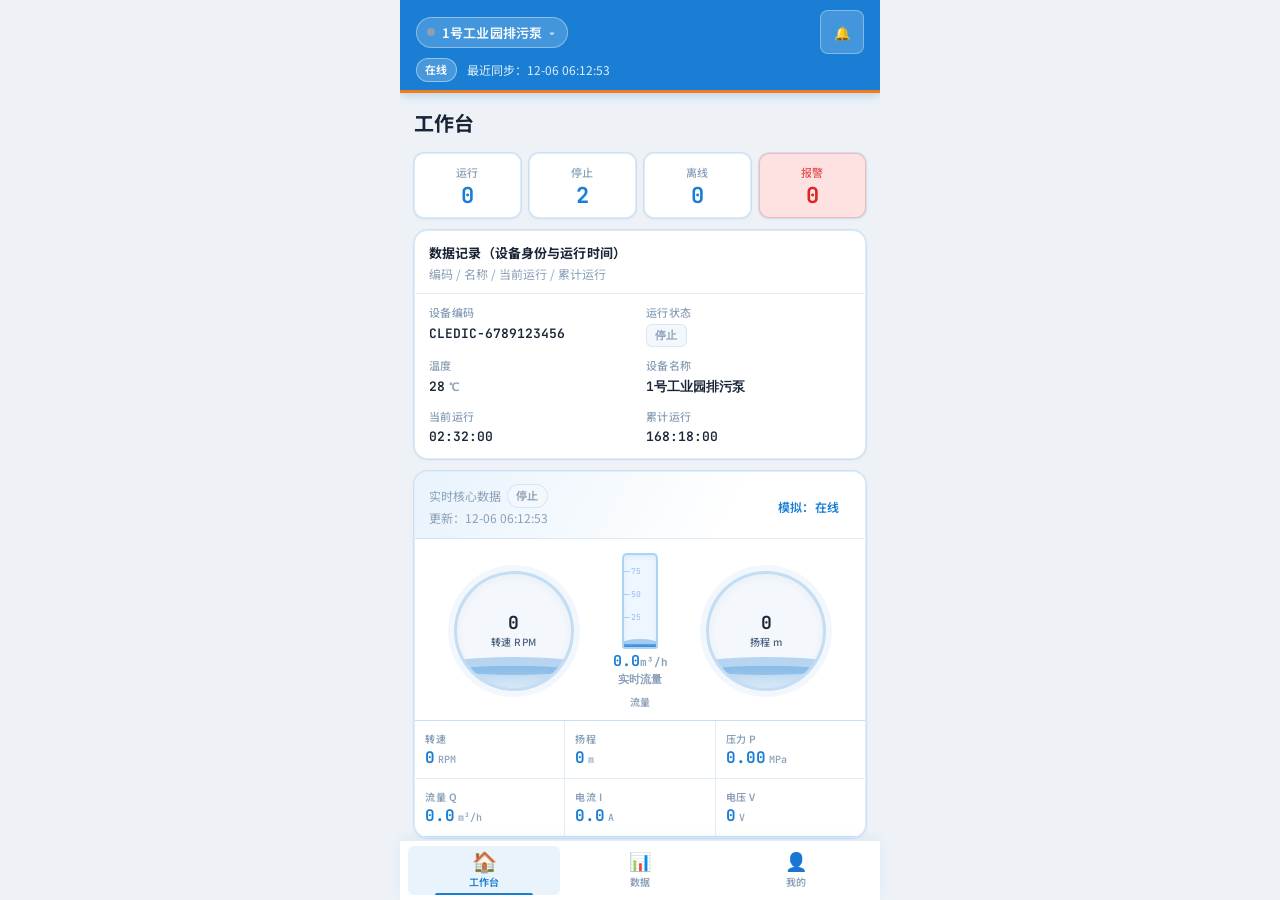
==== commit b10dc46c: "v0420" ====
--- a/index.html
+++ b/index.html
@@ -6692,6 +6692,43 @@
     State.currentDeviceId = device.id;
     State.lastSync = fmtTime();
     State.persist();
+
+    // 经销商扫码命中：仅在显式确认“加入我的设备管理”后才写入后台设备归属，避免误扫误绑。
+    const dealer = getMatchedDealerAccountForScanner();
+    if (dealer) {
+      const dealerName = String(dealer.name || dealer.username || "").trim() || "当前经销商";
+      const shouldClaim = window.confirm(
+        `检测到当前扫码账号属于经销商：${dealerName}\n\n是否将设备「${code}」加入该经销商的设备管理？\n\n- 确定：加入设备管理（写入归属）\n- 取消：仅查看，不变更归属`
+      );
+      if (shouldClaim) {
+        const ok = upsertDealerDeviceRegistryRow({
+          code,
+          name,
+          managerUsername: String(dealer.username || "").trim(),
+        });
+        appendDealerClaimAudit({
+          action: "claim_by_scan",
+          deviceCode: code,
+          scannerDealerUsername: String(dealer.username || "").trim(),
+          scannerDealerName: dealerName,
+          note: "经销商扫码确认后加入设备管理",
+        });
+        if (ok) {
+          alert(`已加入经销商设备管理：${dealerName}\n设备编码：${code}`);
+        } else {
+          alert("加入经销商设备管理失败，请稍后重试。");
+        }
+      } else {
+        appendDealerClaimAudit({
+          action: "scan_view_only",
+          deviceCode: code,
+          scannerDealerUsername: String(dealer.username || "").trim(),
+          scannerDealerName: dealerName,
+          note: "经销商扫码仅查看，未变更归属",
+        });
+      }
+    }
+
     closeDialog("dlgOnboarding");
     renderAll();
     alert(`已添加设备：${name}\n类型：${dtype.label}\n编码：${code}\n（原型演示）`);
@@ -6751,6 +6788,88 @@
 
 function wait(ms) {
   return new Promise((r) => setTimeout(r, ms));
+}
+
+function loadJsonArrayFromStorage(key) {
+  try {
+    const raw = localStorage.getItem(String(key || "")) || "";
+    if (!raw) return [];
+    const parsed = JSON.parse(raw);
+    return Array.isArray(parsed) ? parsed : [];
+  } catch {
+    return [];
+  }
+}
+
+function loadJsonObjectFromStorage(key) {
+  try {
+    const raw = localStorage.getItem(String(key || "")) || "";
+    if (!raw) return {};
+    const parsed = JSON.parse(raw);
+    return parsed && typeof parsed === "object" ? parsed : {};
+  } catch {
+    return {};
+  }
+}
+
+function getMatchedDealerAccountForScanner() {
+  const adminSession = loadJsonObjectFromStorage("cledic_admin_role_v1");
+  const username = String(adminSession?.username || "").trim();
+  const role = String(adminSession?.role || "").trim();
+  if (!username || role !== "project") return null;
+  const accounts = loadJsonArrayFromStorage("cledic_admin_accounts_v1");
+  const hit = accounts.find(
+    (a) => String(a?.username || "").trim() === username && String(a?.role || "").trim() === "project" && a?.enabled !== false
+  );
+  return hit || null;
+}
+
+function upsertDealerDeviceRegistryRow({ code, name, managerUsername }) {
+  const deviceCode = String(code || "").trim();
+  const manager = String(managerUsername || "").trim();
+  if (!deviceCode || !manager) return false;
+  const list = loadJsonArrayFromStorage("cledic_devices_v1");
+  const idx = list.findIndex((d) => String(d?.code || "").trim() === deviceCode);
+  const now = Date.now();
+  const prev = idx >= 0 ? list[idx] : {};
+  const next = {
+    code: deviceCode,
+    name: String(name || deviceCode).trim(),
+    model: String(prev?.model || "-"),
+    place: String(prev?.place || "-"),
+    fw: String(prev?.fw || "-"),
+    project: String(prev?.project || ""),
+    managerUsername: manager,
+    status: String(prev?.status || "stopped"),
+    metrics: prev?.metrics || {
+      p: 0, q: 0, i: 0, v: 0,
+      wlPct: 40, wlM: 1.6,
+      rpm: 0, head: 0,
+      vIn: 0, vOut: 0, iOut: 0,
+      temp: 26,
+      runSec: 0,
+      totalSec: 0,
+      gear: 3,
+      dir: "forward",
+    },
+    lastSync: String(prev?.lastSync || fmtTime()),
+    updatedAt: now,
+    createdAt: Number(prev?.createdAt || now),
+  };
+  if (idx >= 0) list[idx] = { ...prev, ...next };
+  else list.unshift(next);
+  localStorage.setItem("cledic_devices_v1", JSON.stringify(list));
+  return true;
+}
+
+function appendDealerClaimAudit(row) {
+  const list = loadJsonArrayFromStorage("cledic_dealer_claim_audit_v1");
+  list.unshift({
+    id: `audit_${Math.random().toString(16).slice(2, 10)}`,
+    at: Date.now(),
+    ...row,
+  });
+  localStorage.setItem("cledic_dealer_claim_audit_v1", JSON.stringify(list.slice(0, 500)));
 }
 
 let _cmdOverlayCancel = false;
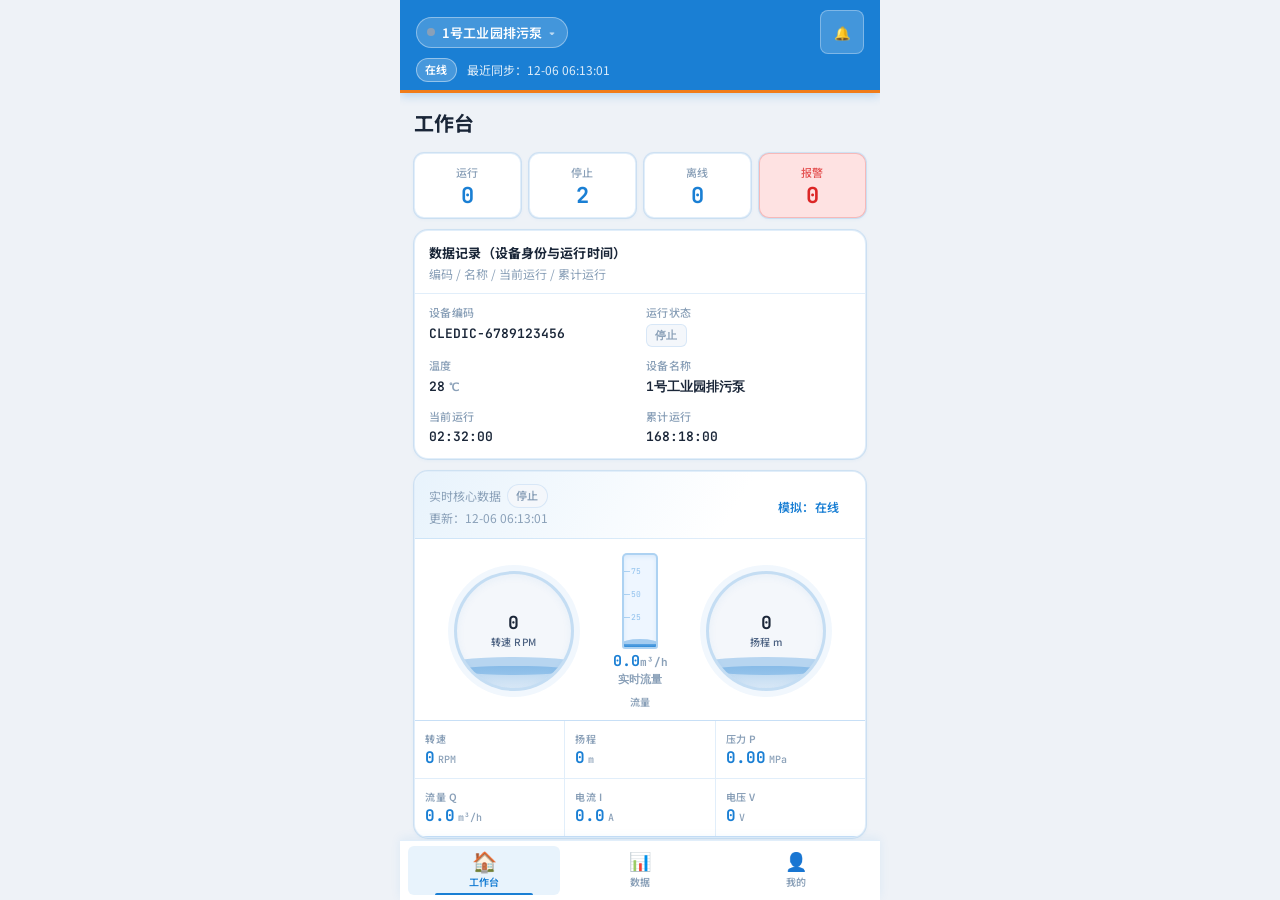
==== commit 59d3028d: "v0421" ====
--- a/index.html
+++ b/index.html
@@ -3303,6 +3303,7 @@
 
 const $ = (sel, root = document) => root.querySelector(sel);
 const $$ = (sel, root = document) => [...root.querySelectorAll(sel)];
+const CUSTOMER_SERVICE_PHONE = "400-800-1234";
 
 const fmtTime = (d = new Date()) => {
   const pad2 = (n) => String(n).padStart(2, "0");
@@ -4251,7 +4252,7 @@
   list.innerHTML = "";
   if (empty) empty.hidden = rows.length > 0;
   rows.forEach((t) => {
-    const meta = ticketStatusMeta(t.status);
+    const meta = ticketStatusMeta(getEffectiveTicketStatus(t));
     const item = document.createElement("div");
     item.className = "list-item";
     item.style.cursor = "pointer";
@@ -4343,6 +4344,19 @@
   return { label: "未知", style: "border-color:rgba(55,65,81,.25);background:rgba(55,65,81,.08);color:var(--txt-2);" };
 }
 
+function getEffectiveTicketStatus(ticket) {
+  const raw = String(ticket?.status || "submitted");
+  if (!ticket || raw === "processing" || raw === "done" || raw === "closed") return raw;
+  const history = Array.isArray(ticket.history) ? ticket.history : [];
+  const hasResponse = history.some((h) => {
+    const a = String(h?.action || "").trim();
+    return a === "reply_user" || a === "phone_callback" || a === "progress" || a === "super_comment";
+  });
+  // 兜底：只要总管理员/经销商任一方已有响应动作，即视为“处理中”
+  if (hasResponse && (raw === "submitted" || raw === "accepted")) return "processing";
+  return raw;
+}
+
 function renderTickets() {
   const list = $("#ticketList");
   const empty = $("#ticketEmpty");
@@ -4353,7 +4367,8 @@
   list.innerHTML = "";
 
   rows.forEach((t) => {
-    const meta = ticketStatusMeta(t.status);
+    const status = getEffectiveTicketStatus(t);
+    const meta = ticketStatusMeta(status);
     const item = document.createElement("div");
     item.className = "list-item";
     item.style.cursor = "pointer";
@@ -5227,7 +5242,7 @@
   renderHeader();
 
   const t = (State.tickets || []).find((x) => x.deviceId === a.deviceId) || null;
-  const tMeta = t ? ticketStatusMeta(t.status) : null;
+  const tMeta = t ? ticketStatusMeta(getEffectiveTicketStatus(t)) : null;
   const tLine = t
     ? `<div class="subtle" style="margin-top:6px;">工单：<span style="${tMeta?.style || ""}padding:2px 8px;border-radius:999px;border:1px solid rgba(15,23,42,.12);">${tMeta?.label || "—"}</span>（点击查看详情）</div>`
     : `<div class="subtle" style="margin-top:6px;">工单：—</div>`;
@@ -5267,10 +5282,11 @@
   const t = (State.tickets || []).find((x) => x.id === ticketId);
   if (!t) return;
   const createdAt = t.createdAt ? new Date(t.createdAt).toLocaleString() : "-";
-  const meta = ticketStatusMeta(t.status);
+  const status = getEffectiveTicketStatus(t);
+  const meta = ticketStatusMeta(status);
   const feedback = t.feedback && typeof t.feedback === "object" ? t.feedback : { score: 0, comment: "" };
-  const canRate = ["done", "closed"].includes(String(t.status || ""));
-  const canResolve = ["processing", "done"].includes(String(t.status || ""));
+  const canRate = ["done", "closed"].includes(String(status || ""));
+  const canResolve = ["processing", "done"].includes(String(status || ""));
   const sourceText =
     String(t.source || "").trim() === "admin-manual"
       ? "来源：子管理员代建工单（为你创建）"
@@ -5329,6 +5345,7 @@
       </div>
       <div class="subtle" style="margin-top:6px;">${createdAt} · ${t.deviceName || "—"}（${t.deviceCode || "—"}）</div>
       <div class="subtle" style="margin-top:4px;">联系电话：${t.phone || "—"}</div>
+      <div class="subtle" style="margin-top:4px;">客服电话：${CUSTOMER_SERVICE_PHONE}</div>
       <div class="subtle" style="margin-top:4px;">${sourceText}</div>
       <div style="margin-top:10px;padding:10px;border:1px solid rgba(15,23,42,.10);border-radius:12px;background:#fff;">
         <div class="subtle">问题描述</div>
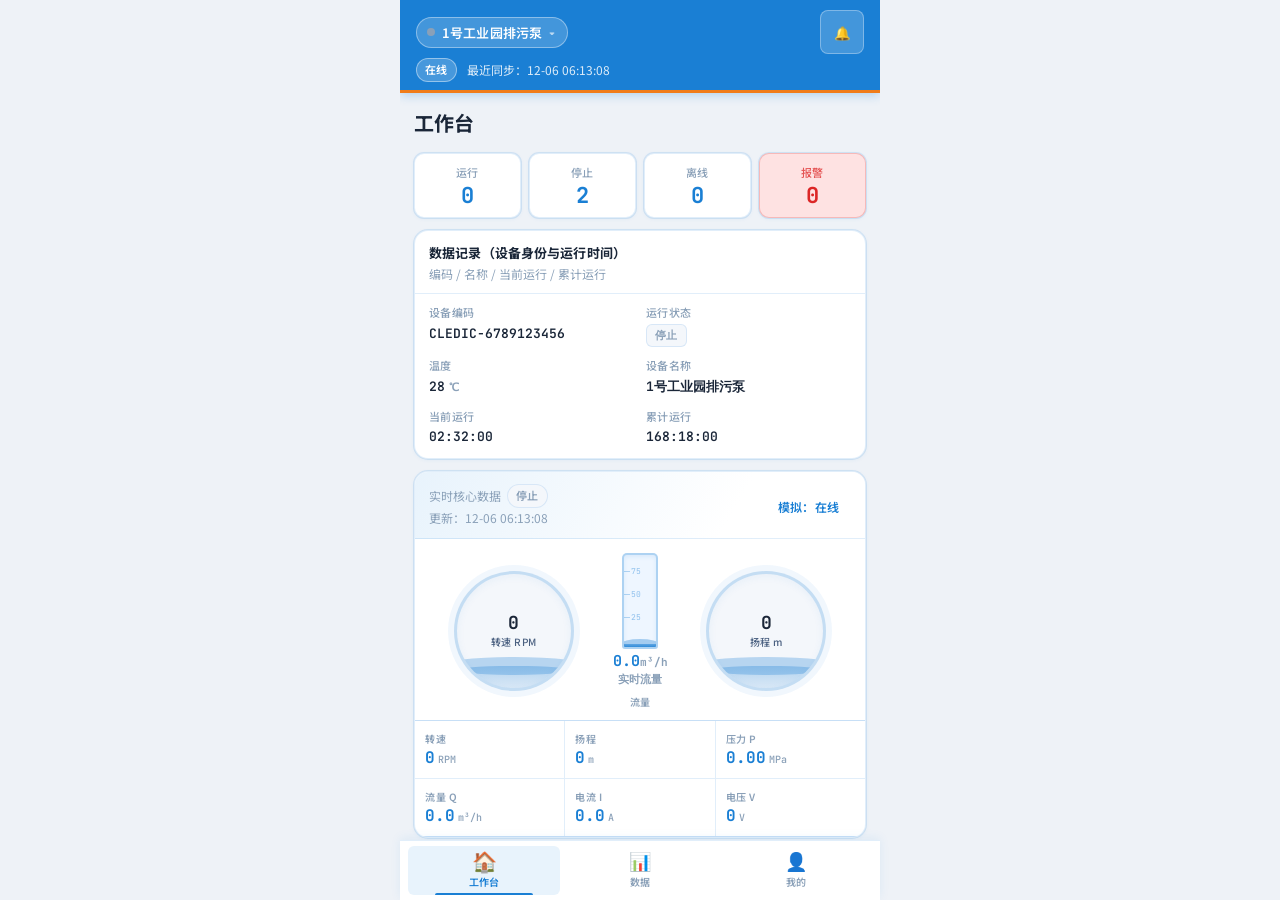
==== commit 64fdedf2: "v0427wifi设备绑定" ====
--- a/index.html
+++ b/index.html
@@ -2297,7 +2297,16 @@
                 <div class="card__title">我的工单</div>
                 <div class="subtle">直接查看各工单状态，点击条目查看详情</div>
               </div>
-              <button class="ghost-btn" id="btnServiceQuick">遇到问题</button>
+              <div style="display:flex;flex-direction:column;align-items:flex-end;gap:6px;">
+                <button class="ghost-btn" id="btnServiceQuick">遇到问题</button>
+                <button
+                  type="button"
+                  id="btnServicePhoneQuick"
+                  class="subtle"
+                  style="background:none;border:none;padding:0;color:var(--blue);font-size:12px;cursor:pointer;text-decoration:underline;"
+                  title="点击复制客服电话"
+                >电话占位（点击复制）</button>
+              </div>
             </div>
             <div class="card__body">
               <div class="list" id="meTicketList"></div>
@@ -2506,7 +2515,7 @@
       <div class="dialog__body">
         <div class="steps">
           <div class="step is-active" data-step="1">1 扫码</div>
-          <div class="step" data-step="2">2 4G 连接</div>
+          <div class="step" data-step="2">2 联网</div>
           <div class="step" data-step="3">3 命名</div>
         </div>
 
@@ -2536,6 +2545,30 @@
 
         <div class="wiz" id="wiz2" hidden>
           <div class="subtle" id="linkTypeText">4G 云连接中…</div>
+          <div class="field" id="wifiPwdField" hidden style="margin-top: 10px;">
+            <div class="field__k">WiFi 名称</div>
+            <div class="type-tabs" style="margin-bottom:8px;">
+              <button type="button" class="type-tab" id="btnWifiModeScan">扫描附近 WiFi</button>
+              <button type="button" class="type-tab" id="btnWifiModeManual">手动输入 WiFi 名称</button>
+            </div>
+            <div id="wifiScanBox">
+              <div class="row" style="justify-content:flex-start;gap:8px;margin-bottom:8px;">
+                <button type="button" class="btn btn--ghost" id="btnWifiScanNearby">扫描附近 WiFi（示例）</button>
+              </div>
+              <select class="input" id="wifiSsidSelect">
+                <option value="">请先扫描并选择 WiFi</option>
+              </select>
+            </div>
+            <div id="wifiManualBox" hidden style="margin-top:8px;">
+              <input class="input" id="onbWifiSsid" placeholder="请输入 WiFi 名称（SSID）" />
+            </div>
+            <div class="field__k">WiFi 密码</div>
+            <input class="input" id="onbWifiPwd" type="password" placeholder="请输入 2.4G WiFi 密码" />
+            <div class="row" style="justify-content:flex-start;margin-top:8px;">
+              <button type="button" class="btn btn--primary" id="btnWifiConfirm">确认联网</button>
+            </div>
+            <div class="subtle" style="margin-top:6px;">仅 WiFi 版设备需要填写；4G 版将自动跳过此步骤。</div>
+          </div>
           <div class="progress">
             <div class="progress__bar" id="onbBar" style="width: 20%"></div>
           </div>
@@ -2691,6 +2724,10 @@
       </div>
       <div class="dialog__body">
         <div class="subtle" id="svcHint">提交后将生成工单（原型：本地保存）。</div>
+        <div class="subtle" style="margin-top:6px;display:flex;align-items:center;gap:8px;flex-wrap:wrap;">
+          <span id="svcServicePhoneText">客服电话：--</span>
+          <button id="btnSvcCopyServicePhone" type="button" class="ghost-btn" style="height:28px;min-height:28px;padding:0 10px;font-size:12px;">复制电话</button>
+        </div>
 
         <div class="svc-meta">
           <div class="field">
@@ -2974,6 +3011,7 @@
     kind: "other",
     label: "通用设备（可配置参数）",
     codePrefix: "GEN-",
+    netType: "wifi",
     configurable: true,
     tutorial: [
       "这是通用设备：需要先配置“数据读取/控制下发”的参数对应关系。",
@@ -2986,6 +3024,7 @@
     kind: "other",
     label: "回水器",
     codePrefix: "HBS-",
+    netType: "wifi",
     configurable: false,
     tutorial: [
       "硬件配置：按住面板【设置】+【确定】≥5秒，听到提示音后进入配网模式。",
@@ -2999,6 +3038,7 @@
     kind: "pump",
     label: "高速升泵",
     codePrefix: "HSP-",
+    netType: "4g",
     configurable: false,
     tutorial: [
       "确认进出水阀门处于正确状态，避免憋压。",
@@ -3011,6 +3051,7 @@
     kind: "pump",
     label: "增压泵",
     codePrefix: "BP-",
+    netType: "wifi",
     configurable: false,
     tutorial: [
       "上电自检完成后，确保水源与管路无明显漏水。",
@@ -3023,6 +3064,7 @@
     kind: "pump",
     label: "CA系列增压泵",
     codePrefix: "CA-",
+    netType: "wifi",
     configurable: false,
     tutorial: [
       "确认铭牌型号与电压匹配（220/380）。",
@@ -3035,6 +3077,7 @@
     kind: "pump",
     label: "SGW系列",
     codePrefix: "SGW-",
+    netType: "4g",
     configurable: false,
     tutorial: [
       "确认电源接线与接地可靠，现场安全后再操作。",
@@ -3047,6 +3090,7 @@
     kind: "other",
     label: "风机控制器",
     codePrefix: "FAN-",
+    netType: "4g",
     configurable: false,
     tutorial: [
       "确认风机电源与接线正确，避免误操作。",
@@ -3059,6 +3103,7 @@
     kind: "other",
     label: "压缩机控制器",
     codePrefix: "CMP-",
+    netType: "4g",
     configurable: false,
     tutorial: [
       "确认三相电压与接线正确（如为380V）。",
@@ -3071,6 +3116,7 @@
     kind: "other",
     label: "阀门控制器",
     codePrefix: "VAL-",
+    netType: "wifi",
     configurable: false,
     tutorial: [
       "确认阀门行程与限位设置正确。",
@@ -3091,6 +3137,10 @@
     Object.values(DEVICE_TYPES).find((t) => t.codePrefix && c.startsWith(String(t.codePrefix).toUpperCase())) ||
     DEVICE_TYPES.booster
   );
+}
+
+function getDeviceNetTypeLabel(dtype) {
+  return getNetworkTypeForDeviceType(dtype) === "wifi" ? "WiFi版" : "4G版";
 }
 
 function renderDeviceTypePicker() {
@@ -3130,7 +3180,7 @@
   filtered.forEach((t) => {
     const card = document.createElement("div");
     card.className = "type-card" + (State.onboardingTypeId === t.id ? " is-active" : "");
-    card.innerHTML = `<div><div class="type-card__title">${t.label}</div><div class="type-card__sub">码前缀：${t.codePrefix || "—"}</div></div>`;
+    card.innerHTML = `<div><div class="type-card__title">${t.label}</div><div class="type-card__sub">${getDeviceNetTypeLabel(t)} · 码前缀：${t.codePrefix || "—"}</div></div>`;
     card.addEventListener("click", () => {
       State.onboardingTypeId = t.id;
       State.onboardingKindId = t.kind || State.onboardingKindId;
@@ -3142,13 +3192,13 @@
 
   const cur = types.find((x) => x.id === State.onboardingTypeId) || types[0];
   const kindLabel = (DEVICE_KINDS.find((k) => k.id === (cur.kind || State.onboardingKindId)) || DEVICE_KINDS[0]).label;
-  hint.textContent = `已选择：${kindLabel} · ${cur.label}（扫码码前缀示例：${cur.codePrefix}xxxxxx）。`;
+  hint.textContent = `已选择：${kindLabel} · ${cur.label} · ${getDeviceNetTypeLabel(cur)}（扫码码前缀示例：${cur.codePrefix}xxxxxx）。`;
 }
 
 function openTutorialForType(typeId) {
   const t = DEVICE_TYPES[typeId] || DEVICE_TYPES.booster;
   $("#tutorialTitle").textContent = `配置教程：${t.label}`;
-  $("#tutorialSub").textContent = `识别码前缀：${t.codePrefix || "—"}（原型文案，可替换为正式教程）`;
+  $("#tutorialSub").textContent = `设备版本：${getDeviceNetTypeLabel(t)} · 识别码前缀：${t.codePrefix || "—"}（原型文案，可替换为正式教程）`;
   const box = $("#tutorialSteps");
   box.innerHTML = "";
   (t.tutorial || []).forEach((txt, idx) => {
@@ -3700,6 +3750,32 @@
   dlg.close();
 }
 
+async function copyTextToClipboard(text) {
+  const value = String(text || "").trim();
+  if (!value) return false;
+  try {
+    if (navigator.clipboard && window.isSecureContext) {
+      await navigator.clipboard.writeText(value);
+      return true;
+    }
+  } catch (_) {}
+  try {
+    const ta = document.createElement("textarea");
+    ta.value = value;
+    ta.setAttribute("readonly", "");
+    ta.style.position = "fixed";
+    ta.style.left = "-9999px";
+    document.body.appendChild(ta);
+    ta.select();
+    ta.setSelectionRange(0, ta.value.length);
+    const ok = document.execCommand("copy");
+    document.body.removeChild(ta);
+    return !!ok;
+  } catch (_) {
+    return false;
+  }
+}
+
 function resolveAlarmsForDevice(deviceId) {
   (State.alarms || []).forEach((a) => {
     if (a && a.deviceId === deviceId) {
@@ -5077,12 +5153,13 @@
     ensureDeviceSharing(d);
     const owner = isDeviceOwner(d);
     const s = statusToDot(d.status);
+    const dtype = detectDeviceTypeByCode(d.code);
     const item = document.createElement("div");
     item.className = "list-item";
     item.innerHTML = `
       <div class="list-item__main">
         <div class="list-item__title">${d.name}</div>
-        <div class="list-item__sub">${d.code} · ${owner ? "归属设备" : "分享设备"}</div>
+        <div class="list-item__sub">${getDeviceNetTypeLabel(dtype)} · ${d.code} · ${owner ? "归属设备" : "分享设备"}</div>
       </div>
       <div style="display:flex;align-items:center;gap:6px;flex-wrap:wrap;justify-content:flex-end;">
         <div class="chip chip--${d.status === "running" ? "on" : "off"}">${s.pill[1]}</div>
@@ -5136,12 +5213,13 @@
     ensureDeviceSharing(d);
     const owner = isDeviceOwner(d);
     const s = statusToDot(d.status);
+    const dtype = detectDeviceTypeByCode(d.code);
     const item = document.createElement("div");
     item.className = "list-item";
     item.innerHTML = `
       <div class="list-item__main">
         <div class="list-item__title">${d.name}</div>
-        <div class="list-item__sub">${d.typeLabel ? (d.typeLabel + " · ") : ""}${d.code} · ${owner ? "归属设备（最高权限）" : "分享绑定设备"} · 最后同步 ${State.lastSync}</div>
+        <div class="list-item__sub">${getDeviceNetTypeLabel(dtype)} · ${d.typeLabel ? (d.typeLabel + " · ") : ""}${d.code} · ${owner ? "归属设备（最高权限）" : "分享绑定设备"} · 最后同步 ${State.lastSync}</div>
       </div>
       <div class="chip chip--${d.status === "running" ? "on" : "off"}">${s.pill[1]}</div>
     `;
@@ -5345,7 +5423,10 @@
       </div>
       <div class="subtle" style="margin-top:6px;">${createdAt} · ${t.deviceName || "—"}（${t.deviceCode || "—"}）</div>
       <div class="subtle" style="margin-top:4px;">联系电话：${t.phone || "—"}</div>
-      <div class="subtle" style="margin-top:4px;">客服电话：${CUSTOMER_SERVICE_PHONE}</div>
+      <div class="subtle" style="margin-top:4px;display:flex;align-items:center;gap:8px;flex-wrap:wrap;">
+        <span>客服电话：${CUSTOMER_SERVICE_PHONE}</span>
+        <button id="btnCopyServicePhone" type="button" class="ghost-btn" style="height:28px;min-height:28px;padding:0 10px;font-size:12px;">复制电话</button>
+      </div>
       <div class="subtle" style="margin-top:4px;">${sourceText}</div>
       <div style="margin-top:10px;padding:10px;border:1px solid rgba(15,23,42,.10);border-radius:12px;background:#fff;">
         <div class="subtle">问题描述</div>
@@ -5415,6 +5496,14 @@
     logCmd("工单反馈", "OK", `工单 ${t.id} 用户确认已解决`);
     openTicketDetailDialog(t.id);
   });
+  $("#btnCopyServicePhone")?.addEventListener("click", async () => {
+    const ok = await copyTextToClipboard(CUSTOMER_SERVICE_PHONE);
+    if (ok) {
+      alert("已复制客服电话，请在拨号界面粘贴后拨打。");
+      return;
+    }
+    alert(`复制失败，请手动拨打：${CUSTOMER_SERVICE_PHONE}`);
+  });
   if (canRate) {
     let selectedScore = initialScore;
     const paintStars = (score) => {
@@ -6548,6 +6637,28 @@
   $("#btnServiceQuick")?.addEventListener("click", () => {
     openServiceDialog({ source: "me" });
   });
+  const svcServicePhoneText = $("#svcServicePhoneText");
+  if (svcServicePhoneText) svcServicePhoneText.textContent = `客服电话：${CUSTOMER_SERVICE_PHONE}`;
+  $("#btnSvcCopyServicePhone")?.addEventListener("click", async () => {
+    const ok = await copyTextToClipboard(CUSTOMER_SERVICE_PHONE);
+    if (ok) {
+      alert("已复制客服电话，请在拨号界面粘贴后拨打。");
+      return;
+    }
+    alert(`复制失败，请手动拨打：${CUSTOMER_SERVICE_PHONE}`);
+  });
+  const btnServicePhoneQuick = $("#btnServicePhoneQuick");
+  if (btnServicePhoneQuick) {
+    btnServicePhoneQuick.textContent = `电话占位：${CUSTOMER_SERVICE_PHONE}`;
+    btnServicePhoneQuick.addEventListener("click", async () => {
+      const ok = await copyTextToClipboard(CUSTOMER_SERVICE_PHONE);
+      if (ok) {
+        alert("已复制客服电话，请在拨号界面粘贴后拨打。");
+        return;
+      }
+      alert(`复制失败，请手动拨打：${CUSTOMER_SERVICE_PHONE}`);
+    });
+  }
   $("#btnServiceInTicketCenter")?.addEventListener("click", () => {
     openServiceDialog({ source: "me" });
   });
@@ -6602,7 +6713,17 @@
   $("#wiz2").hidden = true;
   $("#wiz3").hidden = true;
   $("#onbBar").style.width = "20%";
-  $("#linkTypeText").textContent = "4G 云连接中…";
+  $("#linkTypeText").textContent = "等待扫码后自动识别 WiFi / 4G 连接方式…";
+  const wifiField = $("#wifiPwdField");
+  if (wifiField) wifiField.hidden = true;
+  setWifiMode("scan");
+  const ssidSelect = $("#wifiSsidSelect");
+  if (ssidSelect) ssidSelect.innerHTML = '<option value="">请先扫描并选择 WiFi</option>';
+  const wifiSsid = $("#onbWifiSsid");
+  if (wifiSsid) wifiSsid.value = "";
+  const wifiPwd = $("#onbWifiPwd");
+  if (wifiPwd) wifiPwd.value = "";
+  State._onbWifiReady = false;
   renderDeviceTypePicker();
 }
 
@@ -6610,6 +6731,29 @@
   return Boolean(dtype && dtype.configurable);
 }
 
+function getNetworkTypeForDeviceType(dtype) {
+  return dtype && dtype.netType === "4g" ? "4g" : "wifi";
+}
+
+function setWifiMode(mode) {
+  const isScan = mode !== "manual";
+  const btnScan = $("#btnWifiModeScan");
+  const btnManual = $("#btnWifiModeManual");
+  const scanBox = $("#wifiScanBox");
+  const manualBox = $("#wifiManualBox");
+  if (btnScan) btnScan.classList.toggle("is-active", isScan);
+  if (btnManual) btnManual.classList.toggle("is-active", !isScan);
+  if (scanBox) scanBox.hidden = !isScan;
+  if (manualBox) manualBox.hidden = isScan;
+}
+
+function getSelectedWifiSsid() {
+  const manualBox = $("#wifiManualBox");
+  const isManual = manualBox && !manualBox.hidden;
+  if (isManual) return String($("#onbWifiSsid")?.value || "").trim();
+  return String($("#wifiSsidSelect")?.value || "").trim();
+}
+
 function setStep(n) {
   $$("#dlgOnboarding .step").forEach((s) => s.classList.toggle("is-active", Number(s.dataset.step) === n));
 }
@@ -6618,6 +6762,44 @@
   $("#btnOpenTutorial")?.addEventListener("click", () => openTutorialForType(State.onboardingTypeId));
 
   $("#typeSearch")?.addEventListener("input", () => renderDeviceTypePicker());
+  $("#btnWifiModeScan")?.addEventListener("click", () => setWifiMode("scan"));
+  $("#btnWifiModeManual")?.addEventListener("click", () => setWifiMode("manual"));
+  $("#btnWifiScanNearby")?.addEventListener("click", () => {
+    const mockSsids = ["YOKING-Factory-2.4G", "Office-WiFi-2.4G", "PumpRoom-AP", "Warehouse-2.4G"];
+    const select = $("#wifiSsidSelect");
+    if (!select) return;
+    select.innerHTML = '<option value="">请选择 WiFi</option>' +
+      mockSsids.map((ssid) => `<option value="${escapeHtml(ssid)}">${escapeHtml(ssid)}</option>`).join("");
+    select.value = mockSsids[0];
+    $("#linkTypeText").textContent = "WiFi 版设备：已扫描到附近 WiFi，请输入密码后继续联网…";
+  });
+  $("#btnWifiConfirm")?.addEventListener("click", async () => {
+    const code = String(State._onbScannedCode || "");
+    const dtypeNow = detectDeviceTypeByCode(code);
+    if (getNetworkTypeForDeviceType(dtypeNow) !== "wifi") return;
+    const ssid = getSelectedWifiSsid();
+    const pwd = String($("#onbWifiPwd")?.value || "").trim();
+    if (!ssid) {
+      $("#linkTypeText").textContent = "请先“扫描选择”或“手动输入”WiFi 名称。";
+      return;
+    }
+    if (!pwd) {
+      $("#linkTypeText").textContent = "请输入 WiFi 密码后再确认联网。";
+      return;
+    }
+    State._onbWifiReady = true;
+    $("#linkTypeText").textContent = `WiFi 版设备：连接路由器 ${ssid} 中…`;
+    $("#onbBar").style.width = "65%";
+    await wait(700);
+    $("#linkTypeText").textContent = "WiFi 版设备：已联网，正在绑定设备…";
+    $("#onbBar").style.width = "100%";
+    await wait(300);
+    setStep(3);
+    $("#wiz2").hidden = true;
+    $("#wiz3").hidden = false;
+    const card = $("#onbParamCard");
+    if (card) card.hidden = !isGenericConfigDeviceType(dtypeNow);
+  });
 
   $("#btnScanNearby")?.addEventListener("click", () => {
     // 原型：扫描附近设备 -> 假装发现一个设备码，并据此识别类型
@@ -6628,29 +6810,44 @@
     State.onboardingKindId = detected.kind || State.onboardingKindId;
     State.persist();
     renderDeviceTypePicker();
-    alert(`扫描到设备：${code}\n识别为：${detected.label}（原型）`);
+    alert(`扫描到设备：${code}\n识别为：${detected.label}（${getDeviceNetTypeLabel(detected)}，原型）`);
   });
 
   $("#btnMockScan").addEventListener("click", () => {
     // 原型：模拟扫码 -> 生成带前缀的编码
     const t = DEVICE_TYPES[State.onboardingTypeId] || DEVICE_TYPES.booster;
     const code = `${t.codePrefix}${Math.floor(Math.random() * 9e5 + 1e5)}`;
+    const dtypeNow = detectDeviceTypeByCode(code);
+    const networkType = getNetworkTypeForDeviceType(dtypeNow);
     State._onbScannedCode = code;
     setStep(2);
     $("#wiz1").hidden = true;
     $("#wiz2").hidden = false;
-    // fake progress（默认 4G）
+    const wifiField = $("#wifiPwdField");
+    if (wifiField) wifiField.hidden = networkType !== "wifi";
+    if (networkType === "wifi") setWifiMode("scan");
+    State._onbWifiReady = false;
+    $("#linkTypeText").textContent =
+      networkType === "wifi" ? "WiFi 版设备：请先选择 WiFi 名称，再输入密码联网…" : "4G 版设备：4G 网络连接中…";
+    // fake progress（扫码后自动按设备类型分流）
     (async () => {
       $("#onbBar").style.width = "35%";
+      if (networkType === "wifi") {
+        $("#linkTypeText").textContent = "WiFi 版设备：请填写 WiFi 信息并点击“确认联网”。";
+        return;
+      } else {
+        $("#linkTypeText").textContent = "4G 版设备：网络初始化中…";
+      }
       await wait(500);
       $("#onbBar").style.width = "65%";
       await wait(700);
+      $("#linkTypeText").textContent =
+        networkType === "wifi" ? "WiFi 版设备：已联网，正在绑定设备…" : "4G 版设备：已联网，正在绑定设备…";
       $("#onbBar").style.width = "100%";
       await wait(300);
       setStep(3);
       $("#wiz2").hidden = true;
       $("#wiz3").hidden = false;
-      const dtypeNow = detectDeviceTypeByCode(State._onbScannedCode || "");
       const card = $("#onbParamCard");
       if (card) card.hidden = !isGenericConfigDeviceType(dtypeNow);
     })();
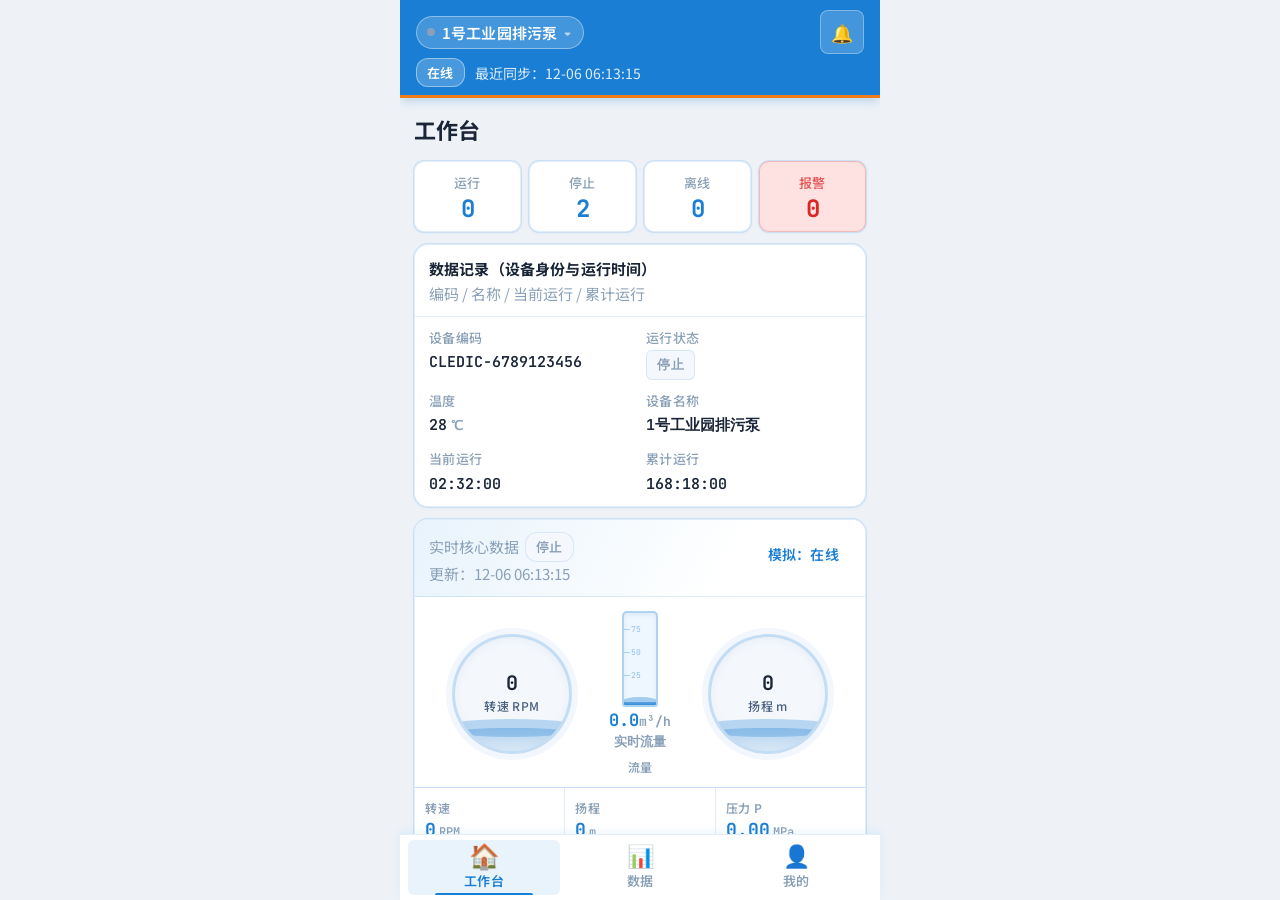
==== commit f7d90475: "v0615" ====
--- a/index.html
+++ b/index.html
@@ -79,11 +79,16 @@
   --r:           10px;
   --r-sm:        6px;
   --r-lg:        14px;
-  --tabbar-h:    60px;
+  --tabbar-h:    66px;
 
   /* Typography — 本地思源黑体优先 */
   --font-body:   'SourceHanSansCN', 'Source Han Sans CN', '冬青黑体原版', '冬青黑体', 'Noto Sans SC', 'PingFang SC', 'Microsoft YaHei', sans-serif;
   --font-mono:   'JetBrains Mono', 'Cascadia Code', monospace;
+  --fs-base:     16px;
+  --fs-sm:       14px;
+  --fs-md:       15px;
+  --fs-lg:       18px;
+  --fs-xl:       20px;
 
   /* Shadows */
   --shadow-card: 0 1px 4px rgba(26,127,212,0.07), 0 0 0 1px var(--border);
@@ -100,8 +105,8 @@
   background: var(--bg);
   color: var(--txt);
   font-family: var(--font-body);
-  font-size: 14px;
-  line-height: 1.6;
+  font-size: var(--fs-base);
+  line-height: 1.65;
   -webkit-font-smoothing: antialiased;
   -moz-osx-font-smoothing: grayscale;
 }
@@ -143,11 +148,11 @@
   display: flex;
   align-items: center;
   justify-content: center;
+  font-size: 28px;
+}
+
+.auth-hero__brand {
   font-size: 26px;
-}
-
-.auth-hero__brand {
-  font-size: 24px;
   font-weight: 900;
   color: #fff;
   letter-spacing: -0.02em;
@@ -158,7 +163,7 @@
 }
 
 .auth-hero__sub {
-  font-size: 13px;
+  font-size: 15px;
   color: rgba(255,255,255,0.7);
   letter-spacing: 0.04em;
   font-weight: 300;
@@ -200,7 +205,7 @@
   padding: 14px 0;
   background: none;
   border: none;
-  font-size: 14px;
+  font-size: 16px;
   font-weight: 600;
   font-family: var(--font-body);
   color: var(--txt-3);
@@ -240,7 +245,7 @@
 }
 
 .auth-field__label {
-  font-size: 12px;
+  font-size: 14px;
   font-weight: 600;
   color: var(--txt-2);
   letter-spacing: 0.03em;
@@ -255,7 +260,7 @@
 .auth-field__icon {
   position: absolute;
   left: 12px;
-  font-size: 15px;
+  font-size: 17px;
   color: var(--txt-3);
   pointer-events: none;
 }
@@ -266,7 +271,7 @@
   border: 1.5px solid var(--border-bright);
   border-radius: var(--r-sm);
   padding: 10px 12px 10px 36px;
-  font-size: 14px;
+  font-size: 16px;
   font-weight: 400;
   font-family: var(--font-body);
   color: var(--txt);
@@ -283,7 +288,7 @@
 .auth-input::placeholder { color: var(--txt-3); }
 
 .auth-hint {
-  font-size: 11px;
+  font-size: 13px;
   color: var(--txt-3);
   padding: 0 2px;
 }
@@ -298,7 +303,7 @@
   border-radius: var(--r-sm);
   background: var(--blue);
   color: #fff;
-  font-size: 15px;
+  font-size: 17px;
   font-weight: 700;
   font-family: var(--font-body);
   cursor: pointer;
@@ -315,7 +320,7 @@
   display: flex;
   align-items: center;
   gap: 10px;
-  font-size: 11px;
+  font-size: 13px;
   color: var(--txt-3);
 }
 
@@ -336,7 +341,7 @@
   border-radius: var(--r-sm);
   background: rgba(7,193,96,0.06);
   color: #07c160;
-  font-size: 13px;
+  font-size: 15px;
   font-weight: 600;
   font-family: var(--font-body);
   cursor: pointer;
@@ -348,7 +353,7 @@
 .auth-footer {
   padding: 0 20px 20px;
   text-align: center;
-  font-size: 11px;
+  font-size: 13px;
   color: var(--txt-3);
 }
 
@@ -410,7 +415,7 @@
   cursor: pointer;
   color: #ffffff;
   font-family: var(--font-body);
-  font-size: 13px;
+  font-size: 15px;
   font-weight: 600;
   transition: background 0.15s;
   letter-spacing: 0.01em;
@@ -437,7 +442,7 @@
   50%       { opacity: 0.35; }
 }
 
-.chev { color: rgba(255,255,255,0.65); font-size: 11px; }
+.chev { color: rgba(255,255,255,0.65); font-size: 13px; }
 
 .icon-btn {
   background: rgba(255,255,255,0.18);
@@ -463,7 +468,7 @@
   right: -4px;
   background: var(--orange);
   color: #fff;
-  font-size: 10px;
+  font-size: 12px;
   font-weight: 700;
   min-width: 16px;
   height: 16px;
@@ -480,14 +485,14 @@
   background: rgba(255,255,255,0.2);
   border: 1px solid rgba(255,255,255,0.42);
   color: #fff;
-  font-size: 11px;
+  font-size: 13px;
 }
 
 /* Subtle on blue topbar */
 .topbar .subtle,
 .topbar #lastSync {
   color: rgba(255,255,255,0.85);
-  font-size: 12px;
+  font-size: 14px;
 }
 
 /* Global Pill */
@@ -496,7 +501,7 @@
   align-items: center;
   padding: 2px 8px;
   border-radius: 12px;
-  font-size: 11px;
+  font-size: 13px;
   font-weight: 600;
   letter-spacing: 0.03em;
   background: var(--bg-3);
@@ -512,13 +517,13 @@
 .pill--good   { background: var(--green-light); border-color: rgba(22,163,74,0.3); color: var(--green); }
 .pill--warn   { background: var(--amber-light); border-color: rgba(217,119,6,0.3); color: var(--amber); }
 
-.subtle { font-size: 12px; color: var(--txt-3); font-weight: 400; }
+.subtle { font-size: 14px; color: var(--txt-3); font-weight: 400; }
 
 .banner {
   margin-top: 8px;
   padding: 8px 12px;
   border-radius: var(--r-sm);
-  font-size: 12px;
+  font-size: 14px;
   font-weight: 500;
 }
 
@@ -556,7 +561,7 @@
 .view__head { padding: 4px 0 6px; }
 
 .h2 {
-  font-size: 20px;
+  font-size: 22px;
   font-weight: 700;
   color: var(--txt);
   letter-spacing: -0.01em;
@@ -591,7 +596,7 @@
 }
 
 .card__title {
-  font-size: 13px;
+  font-size: 15px;
   font-weight: 700;
   color: var(--txt);
   letter-spacing: 0.01em;
@@ -623,14 +628,14 @@
 }
 
 .mini-card__k {
-  font-size: 11px;
+  font-size: 13px;
   color: var(--txt-3);
   font-weight: 500;
   letter-spacing: 0.04em;
 }
 
 .mini-card__v {
-  font-size: 22px;
+  font-size: 24px;
   font-weight: 700;
   color: var(--blue);
   font-family: var(--font-mono);
@@ -654,7 +659,7 @@
 }
 
 .record__k {
-  font-size: 11px;
+  font-size: 13px;
   color: var(--txt-3);
   font-weight: 500;
   letter-spacing: 0.03em;
@@ -662,7 +667,7 @@
 }
 
 .record__v {
-  font-size: 13px;
+  font-size: 15px;
   font-weight: 600;
   color: var(--txt);
   font-family: var(--font-mono);
@@ -675,7 +680,7 @@
   align-items: center;
   padding: 2px 8px;
   border-radius: 6px;
-  font-size: 11px;
+  font-size: 13px;
   font-weight: 700;
   letter-spacing: 0.04em;
   background: var(--bg-3);
@@ -779,7 +784,7 @@
 }
 
 .gauge__num {
-  font-size: 18px;
+  font-size: 20px;
   font-weight: 700;
   font-family: var(--font-mono);
   color: var(--txt);
@@ -788,7 +793,7 @@
 }
 
 .gauge__label {
-  font-size: 10px;
+  font-size: 12px;
   color: var(--txt-2);
   font-weight: 500;
   letter-spacing: 0.04em;
@@ -818,7 +823,7 @@
 .kpi--tap:active { background: rgba(26,127,212,0.1); }
 
 .kpi__k {
-  font-size: 10px;
+  font-size: 12px;
   color: var(--txt-3);
   font-weight: 600;
   letter-spacing: 0.05em;
@@ -833,14 +838,14 @@
 }
 
 .kpi__v span:first-child {
-  font-size: 16px;
+  font-size: 18px;
   font-weight: 700;
   color: var(--blue);
   line-height: 1;
 }
 
 .kpi__u {
-  font-size: 10px;
+  font-size: 12px;
   color: var(--txt-3);
   font-weight: 500;
 }
@@ -852,7 +857,7 @@
 }
 
 .waterlevel-v__label {
-  font-size: 11px;
+  font-size: 13px;
   color: var(--txt-3);
   font-weight: 600;
   letter-spacing: 0.04em;
@@ -921,7 +926,7 @@
 }
 
 .waterlevel-v__tick span {
-  font-size: 9px;
+  font-size: 11px;
   color: rgba(26,127,212,0.5);
   margin-left: 2px;
   font-family: var(--font-mono);
@@ -935,7 +940,7 @@
 }
 
 .waterlevel-v__pct {
-  font-size: 28px;
+  font-size: 30px;
   font-weight: 700;
   font-family: var(--font-mono);
   color: var(--blue);
@@ -943,14 +948,14 @@
 }
 
 .waterlevel-v__unit {
-  font-size: 14px;
+  font-size: 16px;
   color: var(--txt-3);
   font-weight: 500;
   margin-left: 2px;
 }
 
 .waterlevel-v__m {
-  font-size: 13px;
+  font-size: 15px;
   font-family: var(--font-mono);
   font-weight: 600;
   color: var(--txt-2);
@@ -966,7 +971,7 @@
 }
 
 .info-line__v {
-  font-size: 13px;
+  font-size: 15px;
   font-family: var(--font-mono);
   font-weight: 600;
   color: var(--txt);
@@ -978,11 +983,12 @@
    ==================================================== */
 .btn {
   display: inline-flex;
+  min-height: 44px;
   align-items: center;
   justify-content: center;
   padding: 9px 18px;
   border-radius: var(--r-sm);
-  font-size: 13px;
+  font-size: 15px;
   font-weight: 600;
   font-family: var(--font-body);
   cursor: pointer;
@@ -1030,7 +1036,7 @@
 .ghost-btn {
   background: none;
   border: none;
-  font-size: 12px;
+  font-size: 14px;
   font-weight: 600;
   font-family: var(--font-body);
   color: var(--blue);
@@ -1047,7 +1053,7 @@
 .row--tight { gap: 6px; }
 
 .command-state {
-  font-size: 12px;
+  font-size: 14px;
   color: var(--blue);
   font-weight: 500;
   min-height: 18px;
@@ -1071,7 +1077,7 @@
 }
 
 .ticker__item {
-  font-size: 12px;
+  font-size: 14px;
   color: var(--txt-2);
   font-weight: 500;
 }
@@ -1096,7 +1102,7 @@
   border-radius: 7px;
   background: transparent;
   color: var(--txt-3);
-  font-size: 13px;
+  font-size: 15px;
   font-weight: 600;
   font-family: var(--font-body);
   cursor: pointer;
@@ -1113,7 +1119,7 @@
 .gear { display: flex; gap: 6px; }
 
 .gear__btn { flex-direction: column; padding: 8px 6px; line-height: 1.2; }
-.gear__sub { font-size: 10px; font-weight: 400; color: var(--txt-3); margin-top: 3px; display: block; }
+.gear__sub { font-size: 12px; font-weight: 400; color: var(--txt-3); margin-top: 3px; display: block; }
 .gear__btn.is-active .gear__sub { color: rgba(255,255,255,0.8); }
 
 .gear__btn {
@@ -1123,7 +1129,7 @@
   border: 1px solid var(--border);
   border-radius: var(--r-sm);
   color: var(--txt-2);
-  font-size: 12px;
+  font-size: 14px;
   font-weight: 700;
   font-family: var(--font-body);
   cursor: pointer;
@@ -1140,7 +1146,7 @@
 .field { display: flex; flex-direction: column; gap: 6px; }
 
 .field__k {
-  font-size: 12px;
+  font-size: 14px;
   font-weight: 600;
   color: var(--txt-2);
   letter-spacing: 0.03em;
@@ -1151,7 +1157,7 @@
   border: 1.5px solid var(--border-bright);
   border-radius: var(--r-sm);
   padding: 8px 10px;
-  font-size: 14px;
+  font-size: 16px;
   font-weight: 500;
   font-family: var(--font-body);
   color: var(--txt);
@@ -1207,7 +1213,7 @@
 
 .switch input:checked + .switch__ui { background: var(--blue); }
 .switch input:checked + .switch__ui::after { transform: translateX(16px); }
-.switch__label { font-size: 13px; font-weight: 500; color: var(--txt); }
+.switch__label { font-size: 15px; font-weight: 500; color: var(--txt); }
 
 .protect { display: flex; flex-direction: column; gap: 12px; }
 
@@ -1221,7 +1227,7 @@
   max-height: 160px;
   overflow-y: auto;
   font-family: var(--font-mono);
-  font-size: 11px;
+  font-size: 13px;
 }
 
 .log::-webkit-scrollbar { width: 2px; }
@@ -1236,8 +1242,8 @@
   border-left: 2px solid var(--border-bright);
 }
 
-.log-item__t { color: var(--txt); font-weight: 600; font-size: 11px; }
-.log-item__s { color: var(--txt-3); font-size: 10px; margin-top: 1px; }
+.log-item__t { color: var(--txt); font-weight: 600; font-size: 13px; }
+.log-item__s { color: var(--txt-3); font-size: 12px; margin-top: 1px; }
 
 /* ====================================================
    LIST ITEMS
@@ -1258,8 +1264,8 @@
 .list-item:hover { border-color: rgba(26,127,212,0.3); box-shadow: var(--shadow-card-hover); }
 
 .list-item__main { flex: 1; }
-.list-item__title { font-size: 13px; font-weight: 600; color: var(--txt); }
-.list-item__sub   { font-size: 11px; color: var(--txt-3); margin-top: 2px; }
+.list-item__title { font-size: 15px; font-weight: 600; color: var(--txt); }
+.list-item__sub   { font-size: 13px; color: var(--txt-3); margin-top: 2px; }
 
 /* 帮助中心：强调可点击入口（查看更多问题） */
 .help-more-highlight {
@@ -1273,7 +1279,7 @@
   position: absolute;
   right: 10px;
   top: 8px;
-  font-size: 10px;
+  font-size: 12px;
   font-weight: 700;
   color: #1a7fd4;
   background: rgba(26,127,212,0.10);
@@ -1285,7 +1291,7 @@
   margin-left: 8px;
   color: #1a7fd4;
   font-weight: 800;
-  font-size: 14px;
+  font-size: 16px;
 }
 @keyframes helpMorePulse {
   0% { box-shadow: 0 0 0 2px rgba(26,127,212,0.10) inset; }
@@ -1293,7 +1299,7 @@
   100% { box-shadow: 0 0 0 2px rgba(26,127,212,0.10) inset; }
 }
 
-.empty { text-align: center; padding: 16px 0; color: var(--txt-3); font-size: 12px; }
+.empty { text-align: center; padding: 16px 0; color: var(--txt-3); font-size: 14px; }
 
 /* ====================================================
    DATA / CHARTS
@@ -1323,8 +1329,8 @@
 .chart svg { position: relative; z-index: 1; }
 
 .maint { display: flex; flex-direction: column; gap: 8px; }
-.maint__k { font-size: 11px; color: var(--txt-3); font-weight: 500; }
-.maint__v { font-size: 18px; font-weight: 700; font-family: var(--font-mono); color: var(--blue); }
+.maint__k { font-size: 13px; color: var(--txt-3); font-weight: 500; }
+.maint__v { font-size: 20px; font-weight: 700; font-family: var(--font-mono); color: var(--blue); }
 
 .progress {
   height: 7px;
@@ -1356,8 +1362,8 @@
   text-align: center;
 }
 
-.fault-stat__n { font-size: 20px; font-weight: 700; color: var(--red); font-family: var(--font-mono); line-height: 1.2; }
-.fault-stat__k { font-size: 10px; color: var(--txt-3); margin-top: 2px; }
+.fault-stat__n { font-size: 22px; font-weight: 700; color: var(--red); font-family: var(--font-mono); line-height: 1.2; }
+.fault-stat__k { font-size: 12px; color: var(--txt-3); margin-top: 2px; }
 
 /* ====================================================
    ONBOARDING
@@ -1367,7 +1373,7 @@
 .step {
   flex: 1;
   text-align: center;
-  font-size: 12px;
+  font-size: 14px;
   font-weight: 600;
   padding: 6px 0;
   border-radius: var(--r-sm);
@@ -1382,6 +1388,153 @@
 
 .wiz  { display: flex; flex-direction: column; gap: 10px; }
 .form { display: flex; flex-direction: column; gap: 12px; }
+
+/* 原型备注：点击板块旁 📝 弹出，不占用正式界面 */
+.proto-note-trigger {
+  display: inline-flex;
+  align-items: center;
+  justify-content: center;
+  width: 26px;
+  height: 26px;
+  margin-left: 6px;
+  border-radius: 8px;
+  border: 1px dashed rgba(148, 163, 184, 0.75);
+  background: rgba(248, 250, 252, 0.95);
+  font-size: 13px;
+  line-height: 1;
+  cursor: pointer;
+  flex-shrink: 0;
+  vertical-align: middle;
+  color: inherit;
+}
+.proto-note-trigger:hover {
+  background: #f1f5f9;
+  border-color: #94a3b8;
+}
+/* 界面内「仅原型」说明框：虚线框，正式版不上线 */
+.proto-ui-hint {
+  margin-top: 8px;
+  padding: 8px 10px;
+  border: 1px dashed rgba(148, 163, 184, 0.75);
+  border-radius: 10px;
+  background: #f8fafc;
+  font-size: 12px;
+  color: #64748b;
+  line-height: 1.45;
+}
+.proto-ui-hint__tag {
+  display: inline-block;
+  font-size: 10px;
+  font-weight: 700;
+  color: #94a3b8;
+  margin-right: 6px;
+  padding: 1px 6px;
+  border-radius: 4px;
+  border: 1px dashed #cbd5e1;
+  vertical-align: middle;
+}
+.proto-note-panel {
+  position: fixed;
+  right: 16px;
+  bottom: 16px;
+  top: auto;
+  left: auto;
+  transform: none;
+  margin: 0;
+  padding: 0;
+  border: none;
+  width: min(420px, calc(100vw - 32px));
+  max-width: min(420px, calc(100vw - 32px));
+  max-height: min(70vh, 520px);
+  display: none;
+  flex-direction: column;
+  border: 1px dashed rgba(148, 163, 184, 0.85);
+  border-radius: 14px;
+  background: #fff;
+  box-shadow: 0 12px 40px rgba(15, 23, 42, 0.12);
+  font-size: 13px;
+  line-height: 1.55;
+  color: #64748b;
+}
+dialog.proto-note-panel:not([open]) {
+  display: none !important;
+}
+dialog.proto-note-panel[open] {
+  display: flex;
+}
+dialog.proto-note-panel::backdrop {
+  background: transparent;
+}
+.proto-note-panel__head {
+  display: flex;
+  align-items: center;
+  gap: 8px;
+  padding: 10px 12px;
+  border-bottom: 1px dashed rgba(148, 163, 184, 0.5);
+}
+.proto-note-panel__title {
+  font-weight: 700;
+  font-size: 12px;
+  letter-spacing: 0.04em;
+  color: #475569;
+  flex: 1;
+}
+.proto-note-panel__close {
+  width: 28px;
+  height: 28px;
+  border-radius: 8px;
+  border: 1px solid #e2e8f0;
+  background: #fff;
+  cursor: pointer;
+  font-size: 14px;
+  line-height: 1;
+}
+.proto-note-panel__body {
+  padding: 10px 12px 14px;
+  overflow: auto;
+}
+.proto-note-panel__body p { margin: 0 0 8px; }
+.proto-note-panel__body p:last-child { margin-bottom: 0; }
+.proto-note-panel__body code {
+  font-size: 11px;
+  background: rgba(226, 232, 240, 0.6);
+  padding: 1px 4px;
+  border-radius: 4px;
+}
+.proto-note-panel__body .proto-flow {
+  font-size: 11px;
+  line-height: 1.55;
+  background: #f8fafc;
+  border: 1px solid #e2e8f0;
+  border-radius: 10px;
+  padding: 10px 12px;
+  overflow-x: auto;
+  white-space: pre;
+  font-family: ui-monospace, "Cascadia Code", Consolas, monospace;
+  color: #334155;
+  margin: 8px 0;
+}
+.proto-note-panel__body .proto-mermaid {
+  margin: 8px 0;
+  padding: 10px;
+  background: #fff;
+  border: 1px solid #e2e8f0;
+  border-radius: 10px;
+  overflow-x: auto;
+}
+.proto-note-panel__body .proto-mermaid svg {
+  max-width: 100%;
+  height: auto;
+}
+.proto-note-disclaimer {
+  font-size: 11px;
+  color: #94a3b8;
+  margin: 0 0 10px;
+  padding: 8px 10px;
+  border-radius: 8px;
+  background: #f8fafc;
+  border: 1px dashed #e2e8f0;
+}
 
 /* ====================================================
    TABBAR — 白底品牌蓝选中
@@ -1433,11 +1586,11 @@
   border-radius: 2px 2px 0 0;
 }
 
-.tab__icon { font-size: 18px; line-height: 1; transition: transform 0.15s; }
+.tab__icon { font-size: 20px; line-height: 1; transition: transform 0.15s; }
 .tab.is-active .tab__icon { transform: scale(1.12); }
 
 .tab__label {
-  font-size: 10px;
+  font-size: 12px;
   font-weight: 600;
   color: var(--txt-3);
   letter-spacing: 0.03em;
@@ -1522,17 +1675,17 @@
 }
 
 .wl-tank-inline__pct {
-  font-size: 15px; font-weight: 700;
+  font-size: 17px; font-weight: 700;
   font-family: var(--font-mono); color: var(--blue); line-height: 1;
 }
 
 .wl-tank-inline__m {
-  font-size: 11px; font-family: var(--font-mono);
+  font-size: 13px; font-family: var(--font-mono);
   font-weight: 600; color: var(--txt-3);
 }
 
 .wl-tank-inline__label {
-  font-size: 10px; color: var(--txt-3);
+  font-size: 12px; color: var(--txt-3);
   font-weight: 600; letter-spacing: 0.04em;
 }
 
@@ -1564,6 +1717,23 @@
 
 dialog[open] { animation: dialog-in 0.2s ease; }
 
+/* 备注浮层：右下角固定，且置于其它 dialog 之上（top layer 栈顶） */
+dialog.proto-note-panel[open] {
+  top: auto;
+  left: auto;
+  right: 16px;
+  bottom: 16px;
+  transform: none;
+  width: min(420px, calc(100vw - 32px));
+  max-width: min(420px, calc(100vw - 32px));
+  max-height: min(70vh, 520px);
+  animation: none;
+}
+dialog.proto-note-panel::backdrop {
+  background: transparent;
+  backdrop-filter: none;
+}
+
 @keyframes dialog-in {
   from { opacity: 0; transform: translate(-50%, calc(-50% + 14px)); }
   to   { opacity: 1; transform: translate(-50%, -50%); }
@@ -1583,7 +1753,7 @@
   background: linear-gradient(120deg, var(--red-light) 0%, #fff 70%);
 }
 
-.dialog__title { font-size: 15px; font-weight: 700; color: var(--txt); }
+.dialog__title { font-size: 17px; font-weight: 700; color: var(--txt); }
 
 .dialog__body {
   padding: 14px 16px 16px;
@@ -1591,10 +1761,84 @@
   flex-direction: column;
   gap: 12px;
   overflow-y: auto;
+  overflow-x: hidden;
+  min-width: 0;
+}
+
+/* 经销商扫码双选：避免 .btn 的 nowrap 导致横向溢出 */
+.dealer-scan-intro {
+  margin: 0;
+  font-size: 14px;
+  color: var(--txt-2);
+  line-height: 1.55;
+}
+.dealer-scan-options {
+  display: flex;
+  flex-direction: column;
+  gap: 10px;
+  width: 100%;
+  min-width: 0;
+}
+.dealer-scan-option {
+  display: flex;
+  flex-direction: column;
+  align-items: flex-start;
+  gap: 4px;
+  width: 100%;
+  min-width: 0;
+  padding: 12px 14px;
+  border-radius: var(--r-sm);
+  border: 1px solid var(--border-bright);
+  background: var(--bg-3);
+  text-align: left;
+  cursor: pointer;
+  font-family: var(--font-body);
+  white-space: normal;
+  word-break: break-word;
+  transition: background 0.15s, border-color 0.15s, color 0.15s;
+}
+.dealer-scan-option:hover {
+  border-color: var(--blue);
+  background: var(--blue-light);
+}
+.dealer-scan-option--primary {
+  background: var(--blue);
+  border-color: var(--blue);
+  color: #fff;
+}
+.dealer-scan-option--primary:hover {
+  background: var(--blue-dim);
+  border-color: var(--blue-dim);
+  color: #fff;
+}
+.dealer-scan-option--outline {
+  background: transparent;
+  border-color: var(--blue);
+  color: var(--blue);
+}
+.dealer-scan-option--outline:hover {
+  background: var(--blue-light);
+}
+.dealer-scan-option__title {
+  font-size: 15px;
+  font-weight: 700;
+  line-height: 1.35;
+}
+.dealer-scan-option__desc {
+  font-size: 13px;
+  font-weight: 400;
+  line-height: 1.45;
+  color: var(--txt-2);
+}
+.dealer-scan-option--primary .dealer-scan-option__desc {
+  color: rgba(255, 255, 255, 0.92);
+}
+.dealer-scan-option--outline .dealer-scan-option__desc {
+  color: var(--txt-2);
 }
 
 .confirm {
-  font-size: 13px;
+  font-size: 15px;
   color: var(--txt-2);
   line-height: 1.6;
   padding: 10px 12px;
@@ -1604,14 +1848,152 @@
 }
 
 .alarm-detail {
-  font-size: 13px;
-  line-height: 1.7;
-  color: var(--txt-2);
-  padding: 10px 12px;
-  background: var(--amber-light);
-  border-radius: var(--r-sm);
-  border-left: 3px solid var(--amber);
-}
+  font-size: 18px;
+  line-height: 1.75;
+  color: #1e293b;
+  padding: 16px 14px;
+  background: #f8fafc;
+  border-radius: 12px;
+  border: 1px solid rgba(15, 23, 42, 0.10);
+}
+
+.alarm-detail__title {
+  font-size: 22px;
+  font-weight: 800;
+  color: #0f172a;
+  line-height: 1.35;
+}
+
+.alarm-detail__meta {
+  font-size: 17px;
+  color: #475569;
+  margin-top: 8px;
+  line-height: 1.6;
+}
+
+.alarm-detail__metrics {
+  margin-top: 12px;
+  padding: 12px 14px;
+  border-radius: 12px;
+  background: #fff1f2;
+  border: 1px solid #fecdd3;
+}
+
+.alarm-detail__metrics-label {
+  font-size: 17px;
+  font-weight: 700;
+  color: #be123c;
+}
+
+.alarm-detail__metrics-value {
+  margin-top: 6px;
+  font-size: 20px;
+  font-weight: 800;
+  color: #dc2626;
+  line-height: 1.4;
+}
+
+.alarm-detail__detail {
+  margin-top: 10px;
+  font-size: 18px;
+  line-height: 1.75;
+  color: #334155;
+}
+
+.alarm-detail__advice {
+  margin-top: 14px;
+  padding: 14px;
+  border-radius: 12px;
+  background: #eff6ff;
+  border: 1px solid #bfdbfe;
+}
+
+.alarm-detail__advice-title {
+  font-size: 19px;
+  font-weight: 800;
+  color: #1e3a8a;
+}
+
+.alarm-detail__advice-text {
+  margin-top: 8px;
+  font-size: 18px;
+  line-height: 1.75;
+  color: #1e293b;
+}
+
+.alarm-detail__section-title {
+  margin-top: 16px;
+  font-size: 19px;
+  font-weight: 800;
+  color: #0f172a;
+}
+
+.alarm-detail__section-note {
+  margin: 6px 0 10px;
+  font-size: 16px;
+  line-height: 1.65;
+  color: #64748b;
+}
+
+/* 原因与处理办法：默认收起，点击展开 */
+.alarm-detail__kb-fold {
+  margin-top: 16px;
+  border-radius: 12px;
+  border: 1px solid rgba(15, 23, 42, 0.1);
+  background: #fff;
+  overflow: hidden;
+}
+.alarm-detail__kb-fold summary {
+  list-style: none;
+  cursor: pointer;
+  display: flex;
+  align-items: center;
+  gap: 8px;
+  padding: 12px 14px;
+  font-size: 19px;
+  font-weight: 800;
+  color: #0f172a;
+  user-select: none;
+}
+.alarm-detail__kb-fold summary::-webkit-details-marker {
+  display: none;
+}
+.alarm-detail__kb-fold summary::before {
+  content: "▸";
+  font-size: 14px;
+  color: #64748b;
+  transition: transform 0.15s ease;
+}
+.alarm-detail__kb-fold[open] summary::before {
+  transform: rotate(90deg);
+}
+.alarm-detail__kb-hint {
+  margin-left: auto;
+  font-size: 14px;
+  font-weight: 500;
+  color: #94a3b8;
+}
+.alarm-detail__kb-body {
+  padding: 0 14px 14px;
+  border-top: 1px solid rgba(15, 23, 42, 0.06);
+}
+.alarm-detail__kb-body .alarm-detail__section-note {
+  margin-top: 10px;
+}
+
+.alarm-kb-empty {
+  margin-top: 6px;
+  padding: 12px;
+  border-radius: 10px;
+  background: #fff;
+  border: 1px solid rgba(15, 23, 42, 0.08);
+  font-size: 17px;
+  color: #64748b;
+  line-height: 1.65;
+}
+
+#dlgAlarmDetail .dialog__title { font-size: 22px; font-weight: 800; }
+#dlgAlarmDetail .btn { font-size: 18px; min-height: 48px; padding: 0 16px; }
 
 .dialog--fault { border-top: 3px solid var(--red); }
 
@@ -1624,9 +2006,9 @@
   padding: 10px 12px;
 }
 
-.fault-alert-item__code { font-size: 11px; font-weight: 700; color: var(--red); font-family: var(--font-mono); letter-spacing: 0.05em; }
-.fault-alert-item__title { font-size: 14px; font-weight: 700; color: var(--txt); margin-top: 2px; }
-.fault-alert-item__detail { font-size: 12px; color: var(--txt-2); margin-top: 3px; }
+.fault-alert-item__code { font-size: 13px; font-weight: 700; color: var(--red); font-family: var(--font-mono); letter-spacing: 0.05em; }
+.fault-alert-item__title { font-size: 16px; font-weight: 700; color: var(--txt); margin-top: 2px; }
+.fault-alert-item__detail { font-size: 14px; color: var(--txt-2); margin-top: 3px; }
 
 /* ====================================================
    SERVICE / REPAIR (客服 / 报修)
@@ -1663,7 +2045,7 @@
   border-radius: 999px;
   background: rgba(10,30,60,0.72);
   color: #fff;
-  font-size: 11px;
+  font-size: 13px;
   font-weight: 700;
 }
 .svc-media__del {
@@ -1707,7 +2089,7 @@
   text-align: center;
 }
 .cmd-overlay__text {
-  font-size: 15px;
+  font-size: 17px;
   font-weight: 700;
   color: var(--txt);
   line-height: 1.5;
@@ -1734,7 +2116,7 @@
   color: var(--txt-2);
   cursor: pointer;
   font-weight: 700;
-  font-size: 12px;
+  font-size: 14px;
 }
 .type-tab.is-active {
   background: rgba(26,127,212,0.12);
@@ -1761,8 +2143,8 @@
 }
 .type-card:hover { border-color: rgba(26,127,212,0.35); box-shadow: var(--shadow-card-hover); }
 .type-card.is-active { border-color: rgba(26,127,212,0.45); background: rgba(26,127,212,0.06); }
-.type-card__title { font-weight: 900; font-size: 13px; }
-.type-card__sub { margin-top: 4px; font-size: 11px; color: var(--txt-3); line-height: 1.35; }
+.type-card__title { font-weight: 900; font-size: 15px; }
+.type-card__sub { margin-top: 4px; font-size: 13px; color: var(--txt-3); line-height: 1.35; }
 .type-actions { display: flex; gap: 10px; margin-top: 12px; flex-wrap: wrap; }
 .type-actions .btn { flex: 1; min-width: 140px; }
 
@@ -1790,7 +2172,7 @@
   background: transparent;
   color: var(--txt-2);
   font-weight: 900;
-  font-size: 12px;
+  font-size: 14px;
   padding: 10px 10px;
   border-radius: 10px;
   cursor: pointer;
@@ -1818,7 +2200,7 @@
   border: 1px solid var(--border);
   background: var(--bg-card);
   padding: 0 12px;
-  font-size: 13px;
+  font-size: 15px;
 }
 .picker2__grid {
   margin-top: 10px;
@@ -1835,6 +2217,33 @@
 .txt-green  { color: var(--green); }
 .txt-amber  { color: var(--amber); }
 .txt-mono   { font-family: var(--font-mono); }
+
+/* ---------- 中老年可读性：字级与触控保底 ---------- */
+.subtle { font-size: var(--fs-md); line-height: 1.6; }
+.h2 { font-size: 22px; }
+.card__title { font-size: var(--fs-md); }
+.list-item { padding: 12px 14px; }
+.list-item__title { font-size: var(--fs-md); line-height: 1.45; }
+.list-item__sub { font-size: var(--fs-sm); line-height: 1.5; }
+.chip { font-size: 13px; padding: 3px 10px; }
+.tab__label { font-size: 13px; }
+.tab__icon { font-size: 22px; }
+.field__k { font-size: var(--fs-sm); }
+.input, select.input, textarea.input { font-size: var(--fs-base); padding: 10px 12px; min-height: 44px; }
+.seg__btn { font-size: var(--fs-md); min-height: 40px; padding: 8px 12px; }
+.gear__btn { font-size: var(--fs-sm); min-height: 44px; }
+.dialog__title { font-size: var(--fs-lg); }
+.dialog__body { font-size: var(--fs-md); line-height: 1.65; }
+#dlgAlarmDetail .btn { min-height: 52px; }
+.topbar .subtle, .topbar #lastSync { font-size: var(--fs-sm); }
+.icon-btn { min-width: 40px; min-height: 40px; font-size: 18px; }
+.banner { font-size: var(--fs-sm); padding: 10px 14px; }
+.empty { font-size: var(--fs-sm); }
+.pill { font-size: 13px; padding: 3px 10px; }
+.mini-card__k { font-size: 13px; }
+.record__k { font-size: 13px; }
+.switch__label { font-size: var(--fs-md); }
+.btn { padding: 11px 18px; font-size: var(--fs-md); }
 
 </style>
   </head>
@@ -1907,7 +2316,7 @@
                   <div class="record__k">运行状态</div>
                   <div class="record__v" style="display:flex;align-items:center;gap:6px;flex-wrap:wrap;">
                     <span class="chip" id="recRunState">—</span>
-                    <span id="recFaultTag" style="display:none;font-size:11px;font-weight:700;
+                    <span id="recFaultTag" style="display:none;font-size: 13px;font-weight:700;
                       color:#dc2626;border:1.5px solid #fca5a5;background:#fee2e2;
                       border-radius:5px;padding:1px 7px;">无故障</span>
                   </div>
@@ -1915,7 +2324,7 @@
                 <div class="record">
                   <div class="record__k">温度</div>
                   <div class="record__v" style="display:flex;align-items:center;gap:4px;">
-                    <span id="monTemp">0</span><span style="font-size:11px;color:var(--txt-3);">℃</span>
+                    <span id="monTemp">0</span><span style="font-size: 13px;color:var(--txt-3);">℃</span>
                   </div>
                 </div>
                 <div class="record">
@@ -1969,7 +2378,7 @@
                     <div class="wl-tank-inline__tick" style="bottom:25%"><span>25</span></div>
                   </div>
                   <div class="wl-tank-inline__vals">
-                    <div class="wl-tank-inline__pct"><span id="flowQ">0.0</span><span style="font-size:11px;color:var(--txt-3);">m³/h</span></div>
+                    <div class="wl-tank-inline__pct"><span id="flowQ">0.0</span><span style="font-size: 13px;color:var(--txt-3);">m³/h</span></div>
                     <div class="wl-tank-inline__m" style="color:var(--txt-3);"><span id="flowHint">实时流量</span></div>
                   </div>
                   <div class="wl-tank-inline__label">流量</div>
@@ -2037,16 +2446,16 @@
                 <div class="subtle" style="margin-top: 6px;">当前档位：<span id="gearTextDash">—</span></div>
                 <div style="margin-top:10px;padding:10px;border:1px solid rgba(148,163,184,.35);border-radius:12px;background:rgba(15,23,42,.02);">
                   <div style="display:flex;align-items:center;justify-content:space-between;gap:10px;flex-wrap:wrap;">
-                    <div style="font-weight:900;">转速微调 <span class="subtle" style="font-weight:700;">(1500–4500 rpm)</span></div>
+                    <div style="font-weight:900;">转速微调 <span class="subtle" id="rpmFineRangeDash" style="font-weight:700;">(— rpm)</span></div>
                     <div class="subtle" id="rpmFineHintDash">—</div>
                   </div>
                   <div class="row" style="margin-top:10px;gap:10px;align-items:center;flex-wrap:wrap;">
                     <div style="display:flex;gap:8px;align-items:center;flex:1;min-width:240px;">
-                      <button type="button" class="btn btn--ghost" id="btnRpmMinusDash" style="width:44px;min-height:44px;padding:0;font-size:18px;font-weight:900;">−</button>
-                      <div style="flex:1;min-width:0;border:1px solid rgba(148,163,184,.35);border-radius:12px;background:#fff;min-height:44px;display:flex;align-items:center;justify-content:center;font-weight:1000;font-size:18px;">
+                      <button type="button" class="btn btn--ghost" id="btnRpmMinusDash" style="width:44px;min-height:44px;padding:0;font-size: 20px;font-weight:900;">−</button>
+                      <div style="flex:1;min-width:0;border:1px solid rgba(148,163,184,.35);border-radius:12px;background:#fff;min-height:44px;display:flex;align-items:center;justify-content:center;font-weight:1000;font-size: 20px;">
                         <span id="rpmFineValDash" class="txt-mono">—</span>
                       </div>
-                      <button type="button" class="btn btn--ghost" id="btnRpmPlusDash" style="width:44px;min-height:44px;padding:0;font-size:18px;font-weight:900;">＋</button>
+                      <button type="button" class="btn btn--ghost" id="btnRpmPlusDash" style="width:44px;min-height:44px;padding:0;font-size: 20px;font-weight:900;">＋</button>
                     </div>
                     <div style="display:flex;align-items:center;gap:10px;flex-wrap:wrap;">
                       <div style="font-weight:900;">正转</div>
@@ -2057,15 +2466,20 @@
                       </label>
                     </div>
                   </div>
-                  <div class="subtle" style="margin-top:8px;">提示：点 “− / ＋” 会立即下发（原型模拟），每次步进 50 rpm。</div>
+                  <div class="proto-ui-hint" style="margin-top:8px;">
+                    <span class="proto-ui-hint__tag">仅原型</span>
+                    点「− / ＋」立即模拟下发，每次步进 50 rpm；正式版经云端指令队列。
+                  </div>
                 </div>
               </div>
 
               <div class="row" style="margin-top: 10px;">
                 <button class="btn btn--primary" id="btnStart">启动</button>
                 <button class="btn btn--danger" id="btnStop">停止</button>
-                <button class="btn btn--ghost" id="btnResetFaultDash">故障复位</button>
+                <!-- 故障复位/重新检测：按当前未处理告警的 resetPolicy 显示；hover 按钮看 title 说明实际下发指令 -->
+                <button class="btn btn--ghost" id="btnResetFaultDash" title="按当前告警类型远程下发复位或重新检测指令（详见下方说明）">故障复位</button>
               </div>
+              <div class="subtle" id="dashResetHint" style="margin-top:6px;line-height:1.45;"></div>
               <div class="command-state" id="commandState" aria-live="polite"></div>
             </div>
           </div>
@@ -2074,7 +2488,7 @@
             <div class="card__head">
               <div class="card__title">最近告警</div>
               <div style="display:flex;gap:8px;">
-                <button class="ghost-btn" id="btnTriggerFaultTest" style="font-size:11px;">模拟异常</button>
+                <button class="ghost-btn" id="btnTriggerFaultTest" style="font-size: 13px;">模拟异常</button>
                 <button class="ghost-btn" id="btnViewAlarms">查看全部</button>
               </div>
             </div>
@@ -2234,15 +2648,18 @@
             <div class="subtle">账号与服务</div>
           </div>
 
-          <!-- 顶部：用户区（头像 + 昵称） -->
+          <!-- 顶部：用户区（头像 + 昵称 + 手机号 + 身份） -->
           <div class="card">
             <div class="card__body" style="display:flex;align-items:center;gap:14px;">
-              <div style="width:56px;height:56px;border-radius:999px;background:linear-gradient(135deg,#1a7fd4,#0e5fa0);display:flex;align-items:center;justify-content:center;color:#fff;font-weight:800;font-size:22px;">
+              <div id="meAccountAvatar" style="width:56px;height:56px;border-radius:999px;background:linear-gradient(135deg,#1a7fd4,#0e5fa0);display:flex;align-items:center;justify-content:center;color:#fff;font-weight:800;font-size: 24px;">
                 账
               </div>
               <div style="flex:1;min-width:0;">
-                <div class="card__title">已登录账号（原型）</div>
-                <div class="subtle">当前浏览器会话，用于演示控制台与工单功能。</div>
+                <div class="card__title" id="meAccountName">已登录账号</div>
+                <div class="subtle" id="meAccountPhone" style="margin-top:4px;">—</div>
+                <div style="margin-top:6px;">
+                  <span class="pill pill--gray" id="meAccountRole" style="font-size:12px;">—</span>
+                </div>
               </div>
             </div>
           </div>
@@ -2254,6 +2671,7 @@
                 <div class="card__title">设备列表</div>
                 <div class="subtle">扫码添加 / 解绑 / 分享</div>
               </div>
+              <button type="button" class="proto-note-trigger" data-proto-note="device-share" title="设备与分享说明">📝</button>
               <button class="ghost-btn" id="btnOnboarding">扫码添加</button>
             </div>
             <div class="card__body">
@@ -2265,11 +2683,15 @@
             <div class="card__head">
               <div>
                 <div class="card__title">定时任务</div>
-                <div class="subtle">按时自动执行指令（原型：本地保存）</div>
+                <div class="subtle">按时自动执行指令</div>
               </div>
               <button class="ghost-btn" id="btnAddTimer">+ 新建</button>
             </div>
             <div class="card__body">
+              <div class="proto-ui-hint" style="margin-bottom:8px;">
+                <span class="proto-ui-hint__tag">仅原型</span>
+                任务仅保存在本机，正式版由云端调度下发至设备。
+              </div>
               <div class="list" id="timerList"></div>
               <div class="empty subtle" id="timerEmpty">暂无定时任务</div>
             </div>
@@ -2279,14 +2701,15 @@
             <div class="card__head">
               <div>
                 <div class="card__title">人员链接管理</div>
-                <div class="subtle">扫码绑定者为设备拥有者（最高权限），可分享、管理成员和删除设备；被分享用户仅可删除自己的绑定关系</div>
+                <div class="subtle">主用户可取消子用户绑定；子用户可下控；经销商下控见 📝（主用户空/已绑定/售后授权）</div>
               </div>
+              <button type="button" class="proto-note-trigger" data-proto-note="device-roles" title="主用户与子用户说明">📝</button>
             </div>
             <div class="card__body">
               <div class="subtle" id="deviceShareHint" style="margin-bottom:10px;">当前设备：—</div>
               <div class="list" id="deviceShareList"></div>
               <div style="margin-top:10px;">
-                <button type="button" class="ghost-btn" id="btnRemoveDeviceOrBinding" style="font-size:12px;color:#dc2626;border-color:#fecaca;">删除</button>
+                <button type="button" class="ghost-btn" id="btnRemoveDeviceOrBinding" style="font-size: 14px;color:#dc2626;border-color:#fecaca;">解绑设备</button>
               </div>
             </div>
           </div>
@@ -2303,7 +2726,7 @@
                   type="button"
                   id="btnServicePhoneQuick"
                   class="subtle"
-                  style="background:none;border:none;padding:0;color:var(--blue);font-size:12px;cursor:pointer;text-decoration:underline;"
+                  style="background:none;border:none;padding:0;color:var(--blue);font-size: 14px;cursor:pointer;text-decoration:underline;"
                   title="点击复制客服电话"
                 >电话占位（点击复制）</button>
               </div>
@@ -2386,7 +2809,7 @@
 
           <!-- 底部：退出登录（弱化样式） -->
           <div style="margin: 18px 0 4px; text-align:center;">
-            <button class="btn" style="min-width:260px;height:40px;font-size:13px;font-weight:600;color:#6b7280;background:rgba(15,23,42,0.04);border-color:rgba(15,23,42,0.10);">
+            <button class="btn" style="min-width:260px;height:40px;font-size: 15px;font-weight:600;color:#6b7280;background:rgba(15,23,42,0.04);border-color:rgba(15,23,42,0.10);">
               退出登录（原型占位）
             </button>
           </div>
@@ -2459,6 +2882,7 @@
       </div>
       <div class="dialog__body">
         <div class="confirm" id="confirmText">将向设备发送远程指令，请确认现场安全。</div>
+        <div class="subtle" id="confirmHint" style="margin-top:8px;line-height:1.5;"></div>
         <div class="row">
           <button class="btn" data-close="dlgConfirm">取消</button>
           <button class="btn btn--danger" id="btnConfirmOk">确认</button>
@@ -2506,10 +2930,12 @@
       </div>
     </dialog>
 
-    <!-- Onboarding wizard -->
     <dialog class="dialog" id="dlgOnboarding">
       <div class="dialog__head">
+        <div style="display:flex;align-items:center;gap:4px;">
         <div class="dialog__title">添加设备 / 配网</div>
+          <button type="button" class="proto-note-trigger" data-proto-note="onboarding" title="查看配网流程原型备注">📝</button>
+        </div>
         <button class="icon-btn" data-close="dlgOnboarding">✕</button>
       </div>
       <div class="dialog__body">
@@ -2519,26 +2945,26 @@
           <div class="step" data-step="3">3 命名</div>
         </div>
 
+        <!-- 登录页已扫码时，在第 2/3 步顶部展示已带入的 SN（由 showOnboardingCarriedBanner 控制） -->
+        <div id="onbCarriedBanner" class="subtle" hidden style="margin:8px 0;padding:8px 10px;border-radius:10px;background:rgba(26,127,212,.06);border:1px solid rgba(26,127,212,.18);line-height:1.45;"></div>
+
         <div class="wiz" id="wiz1">
-          <div class="subtle">先选择设备类型；再扫码/扫描附近设备（原型演示不调用摄像头）。</div>
-
-          <div class="field" style="margin-top: 10px;">
-            <div class="field__k">选择设备型号</div>
-            <div class="picker2" aria-label="设备类型选择">
-              <div class="picker2__cats" id="typeCats" aria-label="设备分类"></div>
-              <div class="picker2__main">
-                <div class="picker2__top">
-                  <input class="picker2__search" id="typeSearch" placeholder="搜索型号（可选）" />
+          <div class="subtle">请扫码或输入设备 SN。</div>
+          <!-- 以下为正式界面：识别结果 / 经销商提示（运行时显示，非备注） -->
+          <div class="subtle" id="onbDealerHint" style="margin-top:6px;color:var(--orange);font-weight:600;" hidden></div>
+
+          <div class="field" style="margin-top: 12px;">
+            <div class="field__k">设备 SN / 扫码内容</div>
+            <input class="input" id="onbSnInput" placeholder="扫码结果或手动输入，如 AGRI10002 / CLEDIC-6789123456" />
                 </div>
-                <div class="type-grid picker2__grid" id="typeGrid" aria-label="设备型号列表"></div>
-              </div>
-            </div>
-            <div class="subtle" id="typeHint" style="margin-top: 10px;">—</div>
+          <div class="card" id="onbDetectedCard" style="margin-top:10px;padding:12px;" hidden>
+            <div class="subtle" id="onbDetectedSummary">—</div>
           </div>
 
-          <div class="type-actions">
+          <div class="type-actions" style="margin-top:12px;">
             <button class="btn btn--ghost" id="btnScanNearby">扫描附近设备（示例）</button>
             <button class="btn btn--primary" id="btnMockScan">模拟扫码</button>
+            <button class="btn btn--ghost" id="btnOnbSnConfirm">确认 SN 并下一步</button>
           </div>
           <button class="ghost-btn" id="btnOpenTutorial" style="margin-top:10px;">查看配置教程</button>
         </div>
@@ -2567,19 +2993,37 @@
             <div class="row" style="justify-content:flex-start;margin-top:8px;">
               <button type="button" class="btn btn--primary" id="btnWifiConfirm">确认联网</button>
             </div>
-            <div class="subtle" style="margin-top:6px;">仅 WiFi 版设备需要填写；4G 版将自动跳过此步骤。</div>
           </div>
           <div class="progress">
             <div class="progress__bar" id="onbBar" style="width: 20%"></div>
           </div>
-          <div class="subtle" style="margin-top: 10px;">提示：配网失败时需要引导用户检查信号/密码/设备指示灯。</div>
+          <div class="proto-ui-hint" id="onbStep2ProtoHint">
+            <span class="proto-ui-hint__tag">仅原型</span>
+            第 2 步「联网」WiFi 与 4G 都会经过，<b>不是跳过</b>：WiFi 版填 SSID/密码；4G 版在本步展示 SIM 注册与云端连接进度（见上方状态与进度条）。正式版 App 只保留对应联网界面，不显示本虚线说明框。
+          </div>
         </div>
 
         <div class="wiz" id="wiz3" hidden>
+          <div class="subtle" id="onbSnReadonly" style="margin-bottom:8px;font-family:var(--font-mono);color:var(--txt-2);"></div>
           <div class="field">
             <div class="field__k">设备名称</div>
             <input class="input" id="onbName" value="1号工业园排污泵" />
           </div>
+          <details class="card" id="onbTypeAdjust" style="margin-top:10px;padding:10px 12px;">
+            <summary class="card__title" style="cursor:pointer;font-size:13px;">调整设备型号（可选，默认识别结果）</summary>
+            <div style="margin-top:10px;">
+              <div class="picker2" aria-label="设备类型选择">
+                <div class="picker2__cats" id="typeCats" aria-label="设备分类"></div>
+                <div class="picker2__main">
+                  <div class="picker2__top">
+                    <input class="picker2__search" id="typeSearch" placeholder="搜索型号（可选）" />
+                  </div>
+                  <div class="type-grid picker2__grid" id="typeGrid" aria-label="设备型号列表"></div>
+                </div>
+              </div>
+              <div class="subtle" id="typeHint" style="margin-top: 8px;">—</div>
+            </div>
+          </details>
           <div class="card" id="onbParamCard" style="margin-top:10px;" hidden>
             <div class="card__head">
               <div>
@@ -2588,7 +3032,10 @@
               </div>
             </div>
             <div class="card__body">
-              <div class="subtle" style="margin-bottom:8px;">按图示填写（原型：仅保存，不校验寄存器格式）。</div>
+              <div class="proto-ui-hint" style="margin-bottom:8px;">
+                <span class="proto-ui-hint__tag">仅原型</span>
+                通用设备参数映射演示：仅本地保存，不校验寄存器格式；正式版由厂家预置或后台型号配置维护。
+              </div>
               <div class="grid2">
                 <label class="field"><span class="field__k">运行频率 Hz（R）</span><input class="input" id="pcRunHz" placeholder="寄存器地址，如 40001" /></label>
                 <label class="field"><span class="field__k">设定频率 Hz（R/W）</span><input class="input" id="pcSetHz" placeholder="寄存器地址，如 40002" /></label>
@@ -2613,6 +3060,37 @@
           </div>
           <button class="btn btn--primary" id="btnOnbDone">完成</button>
         </div>
+      </div>
+    </dialog>
+
+    <!-- 经销商首次扫码：登记 or 绑定为主用户 -->
+    <dialog class="dialog" id="dlgDealerScanChoice">
+      <div class="dialog__head">
+        <div class="dialog__title" style="display:flex;align-items:center;gap:6px;">
+          经销商扫码
+          <button type="button" class="proto-note-trigger" data-proto-note="onboarding" title="配网与经销商扫码说明">📝</button>
+          <button type="button" class="proto-note-trigger" data-proto-note="device-roles" title="下控权限与三者独立说明">📝 权限</button>
+        </div>
+        <button class="icon-btn" data-close="dlgDealerScanChoice">✕</button>
+      </div>
+      <div class="dialog__body">
+        <div class="subtle">当前账号：<b id="dealerScanChoiceDealerName">—</b></div>
+        <p class="dealer-scan-intro">请选择本设备如何处理：</p>
+        <div class="dealer-scan-options">
+          <button type="button" class="dealer-scan-option dealer-scan-option--primary" id="btnDealerScanInventory">
+            <span class="dealer-scan-option__title">登记为经销设备</span>
+            <span class="dealer-scan-option__desc">入库登记，可配网演示，主用户留空</span>
+          </button>
+          <button type="button" class="dealer-scan-option dealer-scan-option--outline" id="btnDealerScanBindSelf">
+            <span class="dealer-scan-option__title">绑定为我的设备</span>
+            <span class="dealer-scan-option__desc">由您本人使用和管理</span>
+          </button>
+        </div>
+        <div class="proto-ui-hint" style="margin-top:0;">
+          <span class="proto-ui-hint__tag">仅原型</span>
+          <b>联网 · 下控 · 归属</b> 三者独立。「登记」写 dealer、owner 仍空；可继续配网建立联网后演示下控，<b>不会</b>写入主用户。「绑定为我的设备」才写入 owner。
+        </div>
+        <button type="button" class="ghost-btn" id="btnDealerScanCancel" style="align-self:center;">取消</button>
       </div>
     </dialog>
 
@@ -2680,7 +3158,7 @@
       <div class="dialog__body">
         <div class="row" style="align-items:center;justify-content:space-between;gap:10px;margin-bottom:10px;">
           <div class="subtle" style="margin:0;">点击告警可进入详情（原型）。</div>
-          <button class="ghost-btn" id="btnSimAlarmInCenter" style="font-size:11px;">模拟异常</button>
+          <button class="ghost-btn" id="btnSimAlarmInCenter" style="font-size: 13px;">模拟异常</button>
         </div>
         <div class="list" id="alarmList"></div>
       </div>
@@ -2689,15 +3167,19 @@
     <!-- Alarm detail -->
     <dialog class="dialog" id="dlgAlarmDetail">
       <div class="dialog__head">
+        <div style="display:flex;align-items:center;gap:4px;">
         <div class="dialog__title">告警详情</div>
+          <button type="button" class="proto-note-trigger" data-proto-note="alarm-reset" title="查看告警复位流程备注">📝</button>
+        </div>
         <button class="icon-btn" data-close="dlgAlarmDetail" style="background:#fee2e2;border-color:#fca5a5;color:#dc2626;font-weight:700;">✕</button>
       </div>
       <div class="dialog__body">
         <div class="alarm-detail" id="alarmDetailBox">—</div>
         <div class="row">
-          <button class="btn btn--primary" id="btnAlarmReset">远程复位</button>
-          <button class="btn btn--danger" id="btnAlarmService">联系维修</button>
+          <button class="btn btn--primary" id="btnAlarmReset" style="flex:1;" title="远程下发复位/重新检测指令">尝试复位</button>
+          <button class="btn btn--danger" id="btnAlarmService" style="flex:1;">联系维修</button>
         </div>
+        <div class="subtle" id="alarmResetHint" style="margin-top:8px;line-height:1.45;"></div>
       </div>
     </dialog>
 
@@ -2726,7 +3208,7 @@
         <div class="subtle" id="svcHint">提交后将生成工单（原型：本地保存）。</div>
         <div class="subtle" style="margin-top:6px;display:flex;align-items:center;gap:8px;flex-wrap:wrap;">
           <span id="svcServicePhoneText">客服电话：--</span>
-          <button id="btnSvcCopyServicePhone" type="button" class="ghost-btn" style="height:28px;min-height:28px;padding:0 10px;font-size:12px;">复制电话</button>
+          <button id="btnSvcCopyServicePhone" type="button" class="ghost-btn" style="height:28px;min-height:28px;padding:0 10px;font-size: 14px;">复制电话</button>
         </div>
 
         <div class="svc-meta">
@@ -2890,10 +3372,13 @@
       <div class="dialog__body">
         <div id="issuePrettyMeta" class="subtle" style="margin-top:-2px;"></div>
         <div style="margin-top:10px;padding:12px;border:1px solid rgba(15,23,42,.10);border-radius:14px;background:linear-gradient(135deg,rgba(26,127,212,.06),rgba(15,23,42,.02));">
+          <div id="issuePrettyTableWrap" style="display:none;margin-bottom:10px;overflow-x:auto;"></div>
+          <div id="issuePrettyListWrap">
           <div class="subtle">可能原因</div>
-          <ul id="issuePrettyCauses" style="margin:8px 0 0 18px;line-height:1.6;color:var(--txt-2);font-size:13px;"></ul>
+            <ul id="issuePrettyCauses" style="margin:8px 0 0 18px;line-height:1.6;color:var(--txt-2);font-size: 15px;"></ul>
           <div class="subtle" style="margin-top:10px;">解决措施</div>
-          <ol id="issuePrettyActions" style="margin:8px 0 0 18px;line-height:1.6;color:var(--txt-2);font-size:13px;"></ol>
+            <ol id="issuePrettyActions" style="margin:8px 0 0 18px;line-height:1.6;color:var(--txt-2);font-size: 15px;"></ol>
+          </div>
           <div id="issuePrettyImgWrap" style="margin-top:12px;display:none;"></div>
         </div>
       </div>
@@ -2921,23 +3406,26 @@
         <div style="display:flex;align-items:center;justify-content:space-between;
                     padding:14px 16px;background:#fff7ed;border-bottom:2px solid #fed7aa;">
           <div style="display:flex;align-items:center;gap:10px;">
-            <span style="font-size:22px;">⚠️</span>
-            <span style="font-size:15px;font-weight:700;color:#c2410c;" id="faultAlertTitle">设备异常</span>
+            <span style="font-size: 24px;">⚠️</span>
+            <span style="font-size: 17px;font-weight:700;color:#c2410c;" id="faultAlertTitle">设备异常</span>
           </div>
           <button id="btnFaultAlertClose" style="background:#fee2e2;border:1.5px solid #fca5a5;color:#dc2626;
-                  font-weight:700;width:32px;height:32px;border-radius:8px;cursor:pointer;font-size:15px;">✕</button>
+                  font-weight:700;width:32px;height:32px;border-radius:8px;cursor:pointer;font-size: 17px;">✕</button>
         </div>
         <div style="padding:14px 16px 16px;">
           <div id="faultAlertList"></div>
+          <!-- 横幅快捷复位：与告警详情同一套策略；hover 按钮查看 title -->
           <div style="display:flex;gap:8px;margin-top:12px;">
-            <button class="btn btn--primary" id="btnFaultAlertReset" style="flex:1;">远程复位</button>
+            <button class="btn btn--primary" id="btnFaultAlertReset" style="flex:1;" title="远程下发复位/重新检测指令">尝试复位</button>
+            <button class="btn btn--danger" id="btnFaultAlertService" style="flex:1;display:none;">联系维修</button>
             <button class="btn btn--danger" id="btnFaultAlertDone" style="flex:1;">我已知晓</button>
           </div>
+          <div class="subtle" id="faultAlertResetHint" style="margin-top:8px;line-height:1.45;color:#78716c;"></div>
         </div>
       </div>
     </div>
 
-    <script src="../故障合并知识库_static.js"></script>
+    <script src="../故障合并知识库_static_v2.js"></script>
     <script>
 /* 原型演示：纯前端单页，不连后端 */
 
@@ -3210,13 +3698,127 @@
   showDialog("dlgTutorial");
 }
 
-function buildGearMap(profile) {
+/** 与后台 admin-spa 一致的档位频率比例 */
+const GEAR_FREQ_RATIOS = [0.4, 0.55, 0.7, 0.85, 1.0];
+
+function clampDriveNum(n, min, max) {
+  return Math.max(min, Math.min(max, n));
+}
+
+function resolveMaxHzValue(v, fallback) {
+  const n = Number(v);
+  if (Number.isFinite(n) && n > 0) return n;
+  const fb = Number(fallback);
+  if (Number.isFinite(fb) && fb > 0) return fb;
+  return 50;
+}
+
+/** 同步转速：rpm = 60 × 频率(Hz) / 极对数（与后台 rpmFromHzAndPolePairs 一致） */
+function rpmFromHzAndPolePairs(hz, polePairs) {
+  const f = Number(hz || 0);
+  const p = Math.max(1, Number(polePairs || 2));
+  return Math.round((60 * f) / p);
+}
+
+function buildAutoGearFreqs(maxHz) {
+  const max = resolveMaxHzValue(maxHz, 0);
+  if (!(max > 0)) return [];
+  return GEAR_FREQ_RATIOS.map((r) => Number((max * r).toFixed(2)));
+}
+
+function normalizeGearFreqs(rawText, fallbackMaxHz) {
+  const txt = String(rawText || "").trim();
+  if (!txt) return buildAutoGearFreqs(fallbackMaxHz);
+  const arr = txt
+    .split(/[,\s，、;；]+/g)
+    .map((x) => Number(x))
+    .filter((x) => Number.isFinite(x) && x > 0);
+  return Array.from(new Set(arr)).sort((a, b) => a - b);
+}
+
+function loadModelCommonConfig() {
+  try {
+    const raw = localStorage.getItem("cledic_model_common_v1");
+    const parsed = raw ? JSON.parse(raw) : {};
+    return {
+      maxHz: resolveMaxHzValue(parsed?.maxHz, 50),
+      polePairs: clampDriveNum(Number(parsed?.polePairs || 2), 1, 20),
+    };
+  } catch {
+    return { maxHz: 50, polePairs: 2 };
+  }
+}
+
+/** 原型：与后台共享 cledic_models_v1，无数据时写入默认型号 */
+function ensureCloudModelsDefaults() {
+  const key = "cledic_models_v1";
+  const list = loadJsonArrayFromStorage(key);
+  if (list.length) return;
+  const seed = [
+    { code: "CLEDIC-PUMP-4G", name: "CLEDIC-PUMP-4G", maxHz: 50, polePairs: 2, gearFreqs: buildAutoGearFreqs(50) },
+    { code: "CLEDIC-PUMP-WIFI", name: "CLEDIC-PUMP-WIFI", maxHz: 55, polePairs: 2, gearFreqs: buildAutoGearFreqs(55) },
+    { code: "CLEDIC-PUMP-IND-01", name: "CLEDIC-PUMP-IND-01", maxHz: 60, polePairs: 2, gearFreqs: buildAutoGearFreqs(60) },
+  ];
+  localStorage.setItem(key, JSON.stringify(seed));
+}
+
+function findCloudModelByCode(modelCode) {
+  const code = String(modelCode || "").trim();
+  if (!code || code === "-") return null;
+  return loadJsonArrayFromStorage("cledic_models_v1").find((m) => String(m.code || "").trim() === code) || null;
+}
+
+/**
+ * 从设备登记 + 型号库 + deviceConfig 解析驱动参数（对齐后台型号/设备配置逻辑）
+ * @param {object|string|null} device 设备对象或 SN
+ */
+function resolveDeviceDriveConfig(device) {
+  const deviceCode = normalizeDeviceCode(typeof device === "string" ? device : device?.code || "");
+  if (!deviceCode) return null;
+  const reg =
+    loadJsonArrayFromStorage("cledic_devices_v1").find((d) => normalizeDeviceCode(d.code) === deviceCode) || null;
+  const rule = resolveSnPrefixRule(deviceCode);
+  const modelCode = String(reg?.model || rule?.modelCode || "").trim();
+  const model = findCloudModelByCode(modelCode);
+  const common = loadModelCommonConfig();
+  const cfg = reg?.deviceConfig || {};
+  const useCommon = cfg.useCommon !== false;
+  let maxHz;
+  let polePairs;
+  let gearFreqs;
+
+  if (!useCommon) {
+    maxHz = resolveMaxHzValue(cfg.maxHz ?? model?.maxHz ?? common.maxHz, common.maxHz);
+    polePairs = clampDriveNum(Number(cfg.polePairs ?? model?.polePairs ?? common.polePairs), 1, 20);
+    if (Array.isArray(cfg.gearFreqs) && cfg.gearFreqs.length) {
+      gearFreqs = cfg.gearFreqs.map((x) => Number(x)).filter((x) => Number.isFinite(x) && x > 0);
+    } else {
+      gearFreqs = normalizeGearFreqs(String(cfg.gearFreqs || ""), maxHz);
+    }
+  } else if (model) {
+    maxHz = resolveMaxHzValue(model.maxHz ?? common.maxHz, common.maxHz);
+    polePairs = clampDriveNum(Number(model.polePairs ?? common.polePairs), 1, 20);
+    gearFreqs =
+      Array.isArray(model.gearFreqs) && model.gearFreqs.length
+        ? model.gearFreqs.map((x) => Number(x)).filter((x) => Number.isFinite(x) && x > 0)
+        : buildAutoGearFreqs(maxHz);
+  } else {
+    maxHz = resolveMaxHzValue(common.maxHz, 50);
+    polePairs = clampDriveNum(Number(common.polePairs), 1, 20);
+    gearFreqs = buildAutoGearFreqs(maxHz);
+  }
+  if (!gearFreqs.length) gearFreqs = buildAutoGearFreqs(maxHz || 50);
+  return { modelCode, maxHz, polePairs, gearFreqs, useCommon };
+}
+
+function buildGearMapFromProfile(profile) {
   const p = profile || MOTOR_PROFILES[MOTOR_PROFILE_DEFAULT];
-  const ratios = [0.4, 0.55, 0.7, 0.85, 1.0];
+  const ratios = GEAR_FREQ_RATIOS;
+  const refRpm = Math.max(1, Number(p.maxRpm || 4000));
   const toHQ = (rpm) => {
     const n = Number(rpm) || 0;
-    const H = 40 * Math.pow(n / 4000, 2);
-    const Q = 120 * (n / 4000);
+    const H = 40 * Math.pow(n / refRpm, 2);
+    const Q = 120 * (n / refRpm);
     return { H: Number(H.toFixed(1)), Q: Number(Q.toFixed(1)) };
   };
   const clampRpm = (rpm) => {
@@ -3231,14 +3833,62 @@
     const { H, Q } = toHQ(rpm);
     m[gear] = {
       rpm,
+      hz: null,
+      polePairs: null,
       I: Number((p.ratedCurrentA * r).toFixed(1)),
-      // 功率按泵类相似定律：P ∝ n^3（用最高档功率估算）
       P: Number((p.powerKw * Math.pow(r, 3)).toFixed(2)),
       H,
-      Q
+      Q,
     };
   });
   return m;
+}
+
+/** 按后台 maxHz / polePairs / gearFreqs 构建档位映射 */
+function buildGearMapFromDriveConfig(driveConfig, profile) {
+  const p = profile || getMotorProfile();
+  const polePairs = Math.max(1, Number(driveConfig?.polePairs || 2));
+  let freqs = (driveConfig?.gearFreqs || []).map((x) => Number(x)).filter((x) => Number.isFinite(x) && x > 0);
+  if (!freqs.length) return buildGearMapFromProfile(p);
+  freqs = freqs.slice(0, 5);
+  while (freqs.length < 5) freqs.push(freqs[freqs.length - 1]);
+
+  const rpms = freqs.map((hz) => rpmFromHzAndPolePairs(hz, polePairs));
+  const refRpm = Math.max(1, ...rpms);
+  const toHQ = (rpm) => {
+    const n = Number(rpm) || 0;
+    const H = 40 * Math.pow(n / refRpm, 2);
+    const Q = 120 * (n / refRpm);
+    return { H: Number(H.toFixed(1)), Q: Number(Q.toFixed(1)) };
+  };
+  const m = {};
+  freqs.forEach((hz, idx) => {
+    const gear = idx + 1;
+    const rpm = rpms[idx];
+    const ratio = refRpm > 0 ? rpm / refRpm : 1;
+    const { H, Q } = toHQ(rpm);
+    m[gear] = {
+      rpm,
+      hz,
+      polePairs,
+      I: Number((p.ratedCurrentA * ratio).toFixed(1)),
+      P: Number((p.powerKw * Math.pow(ratio, 3)).toFixed(2)),
+      H,
+      Q,
+    };
+  });
+  return m;
+}
+
+function getRpmFineBounds(device) {
+  const gm = getGearMap(device);
+  const rpms = Object.values(gm)
+    .map((g) => Number(g.rpm))
+    .filter((x) => Number.isFinite(x) && x > 0);
+  if (!rpms.length) return { min: 1500, max: 4500 };
+  const minR = Math.min(...rpms);
+  const maxR = Math.max(...rpms);
+  return { min: Math.max(1, minR - 50), max: maxR + 50 };
 }
 
 function getMotorProfile() {
@@ -3246,8 +3896,12 @@
   return getMotorProfileById(id, false);
 }
 
-function getGearMap() {
-  return buildGearMap(getMotorProfile());
+function getGearMap(device) {
+  const d = device || (typeof getCurrentDevice === "function" ? getCurrentDevice() : null);
+  const drive = resolveDeviceDriveConfig(d);
+  const profile = getMotorProfile();
+  if (drive && drive.gearFreqs?.length) return buildGearMapFromDriveConfig(drive, profile);
+  return buildGearMapFromProfile(profile);
 }
 
 function renderMotorProfilePicker() {
@@ -3342,12 +3996,14 @@
 function renderGearButtons() {
   const box = $("#gearBtns");
   if (!box) return;
-  const mp = getMotorProfile();
-  const gm = getGearMap();
+  const d = getCurrentDevice();
+  const gm = getGearMap(d);
   $$("#gearBtns .gear__btn").forEach((btn) => {
     const gear = Number(btn.dataset.gear) || 1;
     const g = gm[gear] || gm[3];
-    btn.innerHTML = `${gear}档<span class="gear__sub">${g.rpm}rpm</span>`;
+    const sub = g.hz != null ? `${g.hz}Hz/${g.rpm}rpm` : `${g.rpm}rpm`;
+    btn.innerHTML = `${gear}档<span class="gear__sub">${sub}</span>`;
+    btn.title = g.hz != null ? `${g.hz}Hz → ${g.rpm}rpm（极对数 ${g.polePairs || "—"}）` : `${g.rpm}rpm`;
   });
 }
 
@@ -3397,7 +4053,7 @@
             id: "sh_demo_1",
             userId: "u_share_zhang",
             name: "同事·张三",
-            role: "readonly",
+            role: "control",
             boundAt: Date.now() - 86400000 * 5
           },
           {
@@ -3481,14 +4137,29 @@
         id: "T202604150001",
         createdAt: Date.now() - 3600 * 1000 * 6,
         updatedAt: Date.now() - 3600 * 1000 * 2,
-        status: "submitted",
+        status: "processing",
         deviceId: devices[0].id,
         deviceCode: devices[0].code,
         deviceName: devices[0].name,
-        phone: "13800000000",
+        phone: "13800000001",
         desc: "【默认演示工单】现象：转不动/没劲；偶发欠压。\n发生时间：今天上午\n发生频率：偶发\n补充：现场已检查阀门，怀疑电网电压波动。",
         files: [],
-        source: "seed"
+        history: [
+          { at: Date.now() - 3600 * 1000 * 6, by: "user", action: "submit", msg: "用户提交工单" },
+          {
+            at: Date.now() - 3600 * 1000 * 6 + 1,
+            by: "system",
+            action: "auto_accept",
+            msg: "已同步至总管理员与设备经销商，进入受理阶段（双方可同时跟进）",
+          },
+          {
+            at: Date.now() - 3600 * 1000 * 4,
+            by: "agri_mgr",
+            action: "progress",
+            msg: "经销商已电话回访，正在排查。",
+          },
+        ],
+        source: "seed",
       }
     ] // { id, createdAt, deviceId, deviceCode, deviceName, phone, desc, files[] }
   };
@@ -3498,6 +4169,15 @@
 })();
 
 let __currentTicketId = "";
+let __currentAlarmId = "";
+let __currentAlarmGuidance = null;
+let __ticketDetailRenderSig = "";
+
+function ticketRenderSig(ticket) {
+  if (!ticket) return "";
+  const h = Array.isArray(ticket.history) ? ticket.history.length : 0;
+  return `${String(ticket.id || "").trim()}|${Number(ticket.updatedAt || 0)}|${h}|${normalizeTicketStatusRaw(ticket.status)}`;
+}
 
 function loadBackendTicketsBridge() {
   try {
@@ -3515,7 +4195,7 @@
     id: String(raw.id || "").trim(),
     createdAt: Number(raw.createdAt || Date.now()),
     updatedAt: Number(raw.updatedAt || Date.now()),
-    status: String(raw.status || "submitted"),
+    status: normalizeTicketStatusRaw(raw.status),
     deviceId: String(raw.deviceId || ""),
     deviceCode: String(raw.deviceCode || ""),
     deviceName: String(raw.deviceName || ""),
@@ -3596,7 +4276,11 @@
   if (__currentTicketId) {
     const stillExists = State.tickets.some((x) => String(x?.id || "").trim() === __currentTicketId);
     const dlgOpen = Boolean(document.getElementById("dlgTicketDetail")?.open);
-    if (stillExists && dlgOpen) openTicketDetailDialog(__currentTicketId);
+    if (stillExists && dlgOpen) {
+      const t = findTicketById(__currentTicketId);
+      const sig = ticketRenderSig(t);
+      if (sig && sig !== __ticketDetailRenderSig) openTicketDetailDialog(__currentTicketId);
+    }
   }
 }
 
@@ -3664,41 +4348,294 @@
     return;
   }
   const owner = isDeviceOwner(d);
+  const roleLabel = owner ? "主用户" : "子用户";
+  if (
+    !confirm(
+      `确定解绑该设备？\n你是${roleLabel}，解绑后该设备将从你的列表移除；后台设备数据保留。${owner ? "\n经销商/总管理员会收到通知。" : ""}`
+    )
+  ) {
+    return;
+  }
+  if (!confirm(`二次确认：解绑设备？\n设备：${d.name}\n编码：${d.code}`)) return;
   if (owner) {
-    if (!confirm("确定删除该设备？\n你是主用户，删除将清空该设备所有数据（不可恢复）。")) return;
-    if (!confirm(`二次确认：真的要删除并清空数据吗？\n设备：${d.name}\n编码：${d.code}\n\n提示：子用户无法恢复数据。`)) return;
-    State.devices = State.devices.filter((x) => x.id !== d.id);
-    State.alarms = (State.alarms || []).filter((x) => x.deviceId !== d.id);
-    State.timers = (State.timers || []).filter((x) => x.deviceId !== d.id);
-    State.tickets = (State.tickets || []).filter((x) => x.deviceId !== d.id);
-    if (State.currentDeviceId === d.id) State.currentDeviceId = State.devices[0].id;
-    State.lastSync = fmtTime();
-    State.persist();
-    renderAll();
-    logCmd("成员管理", "OK", `拥有者已删除设备 ${d.code}`);
-    return;
-  }
-  if (!confirm("确定解绑该设备？\n你是子用户：仅会取消绑定，且你没有控制权限。")) return;
-  if (!confirm(`二次确认：解除绑定？\n设备：${d.name}\n编码：${d.code}`)) return;
+    applyMainUserUnbindToCloud({
+      deviceCode: d.code,
+      operatorPhone: getSessionApplicantPhone(),
+      operatorRole: "owner",
+      operatorName: "主用户",
+      unbindMethod: "owner_app_unbind",
+    });
+  } else {
+    applyMemberUnbindToCloud({
+      deviceCode: d.code,
+      memberPhone: getSessionApplicantPhone(),
+    });
+  }
   State.devices = State.devices.filter((x) => x.id !== d.id);
-  if (State.currentDeviceId === d.id) State.currentDeviceId = State.devices[0].id;
+  State.alarms = (State.alarms || []).filter((x) => x.deviceId !== d.id);
+  State.timers = (State.timers || []).filter((x) => x.deviceId !== d.id);
+  if (State.currentDeviceId === d.id) State.currentDeviceId = State.devices[0]?.id || "";
   State.lastSync = fmtTime();
   State.persist();
   renderAll();
-  logCmd("成员管理", "OK", `被分享用户已解除绑定 ${d.code}`);
+  logCmd("成员管理", "OK", `${roleLabel}已解绑 ${d.code}${owner ? "（已通知后台）" : ""}`);
 }
 
 function ensureDeviceSharing(d) {
   if (!d) return;
   if (!Array.isArray(d.shares)) d.shares = [];
   if (!d.ownerUserId) d.ownerUserId = State.sessionUserId;
-  // 需求：子用户无控制权限（统一降级为只读）
-  d.shares = d.shares.map((s) => ({ ...s, role: "readonly" }));
 }
 
 function isDeviceOwner(d) {
   ensureDeviceSharing(d);
   return d.ownerUserId === State.sessionUserId;
+}
+
+/** 当前账号是否为该设备的分享子用户 */
+function isDeviceShareMember(d) {
+  ensureDeviceSharing(d);
+  return (d.shares || []).some((s) => String(s.userId || "") === String(State.sessionUserId || ""));
+}
+
+/** 设备是否归属当前登录经销商的项目范围 */
+function isDeviceUnderDealerScope(code) {
+  const dealer = getMatchedDealerAccountForScanner();
+  if (!dealer) return false;
+  const mgr = String(dealer.username || "").trim();
+  if (!mgr) return false;
+  const sn = normalizeDeviceCode(code);
+  const reg = loadJsonArrayFromStorage("cledic_devices_v1");
+  const row = reg.find((x) => String(x?.code || "").trim() === sn);
+  return Boolean(row && String(row.managerUsername || "").trim() === mgr);
+}
+
+/** 云端 device_access 中的主用户手机号 */
+function getCloudDeviceOwnerPhone(code) {
+  const sn = normalizeDeviceCode(code);
+  if (!sn) return "";
+  const list = loadJsonArrayFromStorage("cledic_device_access_v1");
+  const row = list.find((x) => String(x.deviceCode || x.code || "").trim() === sn);
+  return String(row?.ownerPhone || "").replace(/\s/g, "");
+}
+
+function hasCloudDeviceOwner(code) {
+  return /^1\d{10}$/.test(getCloudDeviceOwnerPhone(code));
+}
+
+function resolveDeviceDealerUsername(code) {
+  const sn = normalizeDeviceCode(code);
+  if (!sn) return "";
+  const reg = loadJsonArrayFromStorage("cledic_devices_v1");
+  const row = reg.find((x) => String(x?.code || "").trim() === sn);
+  return String(row?.managerUsername || "").trim();
+}
+
+function getSessionDealerUsername() {
+  const dealer = getMatchedDealerAccountForScanner();
+  return dealer ? String(dealer.username || "").trim() : "";
+}
+
+/** 售后临时授权：主用户主动开放经销商下控（localStorage 与后台共用） */
+const DEALER_SERVICE_AUTH_TTL_MS = 48 * 3600 * 1000;
+const DEALER_SERVICE_AUTH_STORE = {
+  key: "cledic_dealer_service_auth_v1",
+  load() {
+    try {
+      const raw = localStorage.getItem(this.key);
+      const rows = raw ? JSON.parse(raw) : [];
+      return Array.isArray(rows) ? rows : [];
+    } catch {
+      return [];
+    }
+  },
+  save(rows) {
+    localStorage.setItem(this.key, JSON.stringify(Array.isArray(rows) ? rows : []));
+  },
+  getActive(deviceCode, dealerUsername) {
+    const sn = normalizeDeviceCode(deviceCode);
+    const mgr = String(dealerUsername || "").trim();
+    const now = Date.now();
+    return (
+      this.load().find(
+        (r) =>
+          String(r.deviceCode || "").trim() === sn &&
+          String(r.dealerUsername || "").trim() === mgr &&
+          !r.revokedAt &&
+          Number(r.expiresAt || 0) > now
+      ) || null
+    );
+  },
+  grant({ deviceCode, ticketId, dealerUsername, ownerPhone, ttlMs }) {
+    const sn = normalizeDeviceCode(deviceCode);
+    const mgr = String(dealerUsername || "").trim();
+    if (!sn || !mgr) return null;
+    const now = Date.now();
+    const list = this.load().filter(
+      (r) => !(String(r.deviceCode || "").trim() === sn && String(r.dealerUsername || "").trim() === mgr && !r.revokedAt)
+    );
+    const row = {
+      id: `dsa_${now}_${Math.random().toString(16).slice(2, 8)}`,
+      deviceCode: sn,
+      ticketId: String(ticketId || "").trim(),
+      dealerUsername: mgr,
+      ownerPhone: String(ownerPhone || "").replace(/\s/g, ""),
+      authorizedAt: now,
+      expiresAt: now + Number(ttlMs || DEALER_SERVICE_AUTH_TTL_MS),
+      revokedAt: 0,
+    };
+    list.unshift(row);
+    this.save(list);
+    return row;
+  },
+  revoke({ deviceCode, dealerUsername, reason }) {
+    const sn = normalizeDeviceCode(deviceCode);
+    const mgr = String(dealerUsername || "").trim();
+    const now = Date.now();
+    let hit = false;
+    const list = this.load().map((r) => {
+      if (String(r.deviceCode || "").trim() !== sn) return r;
+      if (mgr && String(r.dealerUsername || "").trim() !== mgr) return r;
+      if (r.revokedAt) return r;
+      hit = true;
+      return { ...r, revokedAt: now, revokeReason: String(reason || "").trim() };
+    });
+    if (hit) this.save(list);
+    return hit;
+  },
+  revokeByTicket(ticketId, reason) {
+    const tid = String(ticketId || "").trim();
+    if (!tid) return false;
+    const now = Date.now();
+    let hit = false;
+    const list = this.load().map((r) => {
+      if (String(r.ticketId || "").trim() !== tid || r.revokedAt) return r;
+      hit = true;
+      return { ...r, revokedAt: now, revokeReason: String(reason || "ticket_closed").trim() };
+    });
+    if (hit) this.save(list);
+    return hit;
+  },
+};
+
+/**
+ * 经销商下控规则：
+ * 1. 主用户为空 → 可下控（演示/入库）
+ * 2. 主用户已绑定 → 默认不可下控
+ * 3. 售后期间主用户工单授权 → 临时可下控
+ */
+function canDealerControlDevice(code) {
+  if (!isDeviceUnderDealerScope(code)) return false;
+  const sn = normalizeDeviceCode(code);
+  const dealerUsername = getSessionDealerUsername();
+  if (!dealerUsername) return false;
+  if (!hasCloudDeviceOwner(sn)) return true;
+  return Boolean(DEALER_SERVICE_AUTH_STORE.getActive(sn, dealerUsername));
+}
+
+function getDealerControlBlockReason(code) {
+  if (!getSessionDealerUsername() || !isDeviceUnderDealerScope(code)) return "";
+  if (!hasCloudDeviceOwner(code)) return "";
+  if (DEALER_SERVICE_AUTH_STORE.getActive(code, getSessionDealerUsername())) return "";
+  return "主用户已绑定：经销商下控已关闭。售后期间请主用户在工单中「授权经销商远程协助」。";
+}
+
+/** 是否可远程下控：主用户、子用户、符合规则的经销商 */
+function canDeviceControl(d) {
+  if (!d) return false;
+  if (isDeviceOwner(d)) return true;
+  if (isDeviceShareMember(d)) return true;
+  if (canDealerControlDevice(d.code)) return true;
+  return false;
+}
+
+function getDeviceRoleLabel(d) {
+  if (!d) return "—";
+  if (isDeviceOwner(d)) return "归属设备";
+  if (d.dealerDemo) return "经销商演示 · 主用户空";
+  if (isDeviceShareMember(d)) return "分享设备";
+  if (getSessionDealerUsername() && isDeviceUnderDealerScope(d.code)) return "经销商管辖";
+  return "分享设备";
+}
+
+/** 经销商登记后完成演示配网：联网 + 本地演示设备，不写 owner */
+function completeDealerDemoOnboarding({ name, code, dtype, paramConfig }) {
+  const deviceCode = normalizeDeviceCode(code);
+  const dealer = getMatchedDealerAccountForScanner();
+  const manager = String(dealer?.username || resolveDeviceDealerUsername(deviceCode) || "").trim();
+  upsertDealerDeviceRegistryRow({
+    code: deviceCode,
+    name: name || deviceCode,
+    managerUsername: manager,
+    bindState: "pending_bind",
+    status: "stopped",
+  });
+  setCloudDeviceBindState(deviceCode, "pending_bind", "stopped");
+  const accessList = loadJsonArrayFromStorage("cledic_device_access_v1");
+  const aIdx = accessList.findIndex((x) => String(x.deviceCode || x.code || "").trim() === deviceCode);
+  const cleared = {
+    deviceCode,
+    ownerPhone: "",
+    members: [],
+    memberPerms: {},
+    updatedAt: Date.now(),
+    createdAt: Date.now(),
+  };
+  if (aIdx >= 0) accessList[aIdx] = { ...accessList[aIdx], ...cleared };
+  else accessList.unshift(cleared);
+  localStorage.setItem("cledic_device_access_v1", JSON.stringify(accessList));
+  appendDealerClaimAudit({
+    action: "dealer_demo_network_complete",
+    deviceCode,
+    scannerDealerUsername: manager,
+    scannerDealerName: String(dealer?.name || manager).trim(),
+    note: "经销商演示配网完成：已联网，主用户仍为空",
+  });
+  const device = {
+    id: `dev_${Math.random().toString(16).slice(2, 8)}`,
+    name: name || deviceCode,
+    code: deviceCode,
+    typeId: dtype.id,
+    typeLabel: dtype.label,
+    isGeneric: Boolean(isGenericConfigDeviceType(dtype)),
+    paramConfig,
+    ownerUserId: "",
+    dealerDemo: true,
+    shares: [],
+    status: "stopped",
+    metrics: {
+      p: 0,
+      q: 0,
+      i: 0,
+      v: 0,
+      wlPct: 40,
+      wlM: 1.6,
+      rpm: 0,
+      head: 0,
+      vIn: 0,
+      vOut: 0,
+      iOut: 0,
+      temp: 26,
+      runSec: 0,
+      totalSec: 0,
+    },
+    ilimit: 8.0,
+    mode: "auto",
+    gear: 3,
+  };
+  State.devices.unshift(device);
+  State.currentDeviceId = device.id;
+  State.lastSync = fmtTime();
+  State.persist();
+  localStorage.removeItem("cledic_pending_bind_v1");
+  State._pendingBindCode = "";
+  State._onbBindToken = "";
+  State._dealerScanMode = "";
+  closeDialog("dlgOnboarding");
+  renderAll();
+  alert(
+    `演示配网完成：${name}\n编码：${deviceCode}\n\n设备已联网（原型模拟），主用户仍为空。\n经销商可下控演示；消费者后续扫码绑定成为主用户。`
+  );
 }
 
 function setPill(el, kind, text) {
@@ -3950,23 +4887,31 @@
 
   // 工作台档位显示
   const shownGear = Number(d.pendingGear || d.gear || 1);
+  const gm = getGearMap(d);
+  const curGear = gm[shownGear] || gm[3];
   const gearTextDash = $("#gearTextDash");
-  if (gearTextDash) gearTextDash.textContent = `${shownGear}档`;
+  if (gearTextDash) {
+    const hzPart = curGear.hz != null ? `${curGear.hz}Hz · ` : "";
+    gearTextDash.textContent = `${shownGear}档 · ${hzPart}${curGear.rpm} rpm`;
+  }
   $$("#gearBtnsDash .gear__btn").forEach((b) => b.classList.toggle("is-active", Number(b.dataset.gear) === shownGear));
-  // 档位按钮内容随电机型号变化
-  const gm = getGearMap();
   $$("#gearBtnsDash .gear__btn").forEach((btn) => {
     const gear = Number(btn.dataset.gear) || 1;
     const g = gm[gear] || gm[3];
-    btn.innerHTML = `${gear}档<span class="gear__sub">${g.rpm}rpm</span>`;
+    const sub = g.hz != null ? `${g.hz}Hz/${g.rpm}rpm` : `${g.rpm}rpm`;
+    btn.innerHTML = `${gear}档<span class="gear__sub">${sub}</span>`;
+    btn.title = g.hz != null ? `${g.hz}Hz → ${g.rpm}rpm` : `${g.rpm}rpm`;
   });
 
   // 工作台：转速微调 & 旋向
   const rpmVal = $("#rpmFineValDash");
   const rpmHint = $("#rpmFineHintDash");
+  const rpmRangeEl = $("#rpmFineRangeDash");
+  const bounds = getRpmFineBounds(d);
+  if (rpmRangeEl) rpmRangeEl.textContent = `(${bounds.min}–${bounds.max} rpm)`;
   const dirSw = $("#swDirDash");
   if (rpmVal) {
-    const baseRpm = (gm[shownGear] || gm[3]).rpm;
+    const baseRpm = curGear.rpm;
     const shownRpm = Number(d.pendingRpm ?? d.rpmSetpoint ?? baseRpm);
     rpmVal.textContent = String(Math.round(shownRpm));
     if (rpmHint) rpmHint.textContent = d.pendingRpm ? "待下发" : "当前设定";
@@ -3986,8 +4931,11 @@
     tick.textContent = "暂无告警";
   } else {
     const when = new Date(alarm.createdAt);
-    tick.textContent = `${alarm.code} ${alarm.title} · ${when.toLocaleString()} · ${d.name}`;
-  }
+    const lbl = alarmDisplayLabel(alarm);
+    tick.textContent = `${lbl.code} ${lbl.title} · ${when.toLocaleString()} · ${d.name}`;
+  }
+
+  refreshDashboardFaultResetButton();
 
   // simulate button label
   $("#btnSimToggle").textContent = d.status === "offline" ? "模拟：离线" : "模拟：在线";
@@ -4002,8 +4950,13 @@
   const inputILimit = $("#inputILimit");
   if (inputILimit) inputILimit.value = d.ilimit.toFixed(1);
   const shownGear = Number(d.pendingGear || d.gear || 1);
+  const gm = getGearMap(d);
+  const curGear = gm[shownGear] || gm[3];
   const gearText = $("#gearText");
-  if (gearText) gearText.textContent = `${shownGear}档`;
+  if (gearText) {
+    const hzPart = curGear.hz != null ? `${curGear.hz}Hz · ` : "";
+    gearText.textContent = `${shownGear}档 · ${hzPart}${curGear.rpm} rpm`;
+  }
   $$("#gearBtns .gear__btn").forEach((b) => b.classList.toggle("is-active", Number(b.dataset.gear) === shownGear));
 
   // params pill
@@ -4295,14 +5248,17 @@
     faultLogEmpty.hidden = sorted.length > 0;
     faultLogList.innerHTML = "";
     sorted.forEach((a) => {
+      const lbl = alarmDisplayLabel(a);
+      const guide = resolveAlarmUserGuidance(a);
       const item = document.createElement("div");
       item.className = "list-item";
       if (a.unread) item.style.borderColor = "rgba(255,77,106,.45)";
       item.style.cursor = "pointer";
       item.innerHTML = `
         <div class="list-item__main">
-          <div class="list-item__title" style="color:${a.level === "high" ? "#ff8096" : "#ffe0a8"}">${a.code} ${a.title}</div>
-          <div class="list-item__sub">${new Date(a.createdAt).toLocaleString()} · ${a.detail}</div>
+          <div class="list-item__title" style="color:${a.level === "high" ? "#ff8096" : "#ffe0a8"}">${escapeHtml(lbl.code)} ${escapeHtml(lbl.title)}</div>
+          <div class="list-item__sub">${new Date(a.createdAt).toLocaleString()} · ${escapeHtml(a.detail || "")}</div>
+          <div class="list-item__sub" style="margin-top:3px;line-height:1.45;">${escapeHtml(formatUserAdviceForPolicy(guide))}</div>
         </div>
         <div class="chip" style="${a.unread ? "border-color:rgba(255,77,106,.7);background:rgba(255,77,106,.18);color:#ffb3be" : "border-color:rgba(55,65,81,.8);background:rgba(55,65,81,.4);color:#d1d5db"}">${a.unread ? "未处理" : "已处理"}</div>
       `;
@@ -4313,11 +5269,95 @@
 }
 
 function renderMe() {
+  renderMeAccount();
   renderDeviceList();
   renderDeviceSharePanel();
   renderTimers();
   renderMeTickets();
   renderTickets();
+}
+
+/** 演示账号姓名兜底（未打开过后台时 localStorage 可能尚无用户表） */
+const DEMO_SESSION_NAMES = {
+  "13800000001": "张师傅",
+  "13800000011": "张三",
+  "13922220001": "李工",
+};
+
+/** 手机号脱敏展示 */
+function maskPhoneForDisplay(phone) {
+  const p = String(phone || "").replace(/\s/g, "");
+  if (/^\d{11}$/.test(p)) return `${p.slice(0, 3)}****${p.slice(7)}`;
+  return p || "—";
+}
+
+/** 从用户表 / 经销商账号 / 登录会话解析展示名 */
+function resolveSessionDisplayName(phone) {
+  const p = String(phone || "").replace(/\s/g, "");
+  const users = loadJsonArrayFromStorage("cledic_users_v1");
+  const hit = users.find((u) => String(u.phone || "").replace(/\s/g, "") === p);
+  if (hit?.name) return String(hit.name).trim();
+  const dealer = getMatchedDealerAccountForScanner();
+  if (dealer && String(dealer.phone || "").replace(/\s/g, "") === p) {
+    return String(dealer.name || dealer.username || "").trim();
+  }
+  const auth = loadJsonObjectFromStorage("cledic_auth_v1");
+  if (String(auth?.phone || "").replace(/\s/g, "") === p && auth?.name) {
+    return String(auth.name).trim();
+  }
+  if (DEMO_SESSION_NAMES[p]) return DEMO_SESSION_NAMES[p];
+  if (/^1\d{10}$/.test(p)) return `用户${p.slice(-4)}`;
+  return "访客";
+}
+
+/** 推断当前会话身份标签与样式 */
+function resolveSessionRoleMeta(phone) {
+  const p = String(phone || "").replace(/\s/g, "");
+  const dealer = getMatchedDealerAccountForScanner();
+  if (dealer && String(dealer.phone || "").replace(/\s/g, "") === p) {
+    return { label: "经销商", pill: "orange" };
+  }
+  const linked = findDealerByManagedUserPhone(p);
+  if (linked) {
+    return { label: "经销商", pill: "orange" };
+  }
+  const d = getCurrentDevice();
+  if (d && isDeviceShareMember(d) && !isDeviceOwner(d)) {
+    return { label: "子用户", pill: "gray" };
+  }
+  if (d && isDeviceOwner(d)) {
+    return { label: "主用户", pill: "green" };
+  }
+  const auth = loadJsonObjectFromStorage("cledic_auth_v1");
+  const authPhone = String(auth?.phone || "").replace(/\s/g, "");
+  if (!authPhone && p === "13800000001") {
+    return { label: "演示主用户", pill: "warn" };
+  }
+  return { label: "业务用户", pill: "gray" };
+}
+
+/** 个人中心顶部：渲染当前登录账号信息 */
+function renderMeAccount() {
+  const avatar = $("#meAccountAvatar");
+  const nameEl = $("#meAccountName");
+  const phoneEl = $("#meAccountPhone");
+  const roleEl = $("#meAccountRole");
+  if (!avatar || !nameEl || !phoneEl || !roleEl) return;
+
+  const phone = getSessionApplicantPhone();
+  const displayName = resolveSessionDisplayName(phone);
+  const roleMeta = resolveSessionRoleMeta(phone);
+  const avatarChar =
+    displayName && displayName !== "访客"
+      ? displayName.slice(0, 1)
+      : (phone.slice(-1) || "账");
+
+  avatar.textContent = avatarChar;
+  nameEl.textContent = displayName;
+  phoneEl.textContent = maskPhoneForDisplay(phone);
+  roleEl.textContent = roleMeta.label;
+  roleEl.className = `pill pill--${roleMeta.pill}`;
+  roleEl.style.fontSize = "12px";
 }
 
 function renderMeTickets() {
@@ -4335,7 +5375,7 @@
     const createdAt = t.createdAt ? new Date(t.createdAt).toLocaleString() : "—";
     const sourceTag =
       String(t.source || "").trim() === "admin-manual"
-        ? `<span style="margin-left:6px;padding:2px 8px;border-radius:999px;border:1px solid rgba(15,23,42,.12);background:rgba(15,23,42,.04);font-size:11px;color:var(--txt-2);">子管理员代建</span>`
+        ? `<span style="margin-left:6px;padding:2px 8px;border-radius:999px;border:1px solid rgba(15,23,42,.12);background:rgba(15,23,42,.04);font-size: 13px;color:var(--txt-2);">子管理员代建</span>`
         : "";
     item.innerHTML = `
       <div class="list-item__main">
@@ -4359,7 +5399,7 @@
   hint.textContent = `当前设备：${d.name}（${d.code}）`;
   const owner = isDeviceOwner(d);
   if (btnRemove) {
-    btnRemove.textContent = owner ? "删除设备（含数据）" : "删除我的绑定（仅解绑）";
+    btnRemove.textContent = "解绑设备";
     btnRemove.setAttribute("data-device-id", d.id);
   }
   list.innerHTML = "";
@@ -4368,8 +5408,8 @@
   ownerItem.className = "list-item";
   ownerItem.innerHTML = `
     <div class="list-item__main">
-      <div class="list-item__title">${owner ? "你（当前账号）" : "设备管理员"} · 扫码绑定</div>
-      <div class="list-item__sub">最高权限：管理分享成员、取消他人绑定、设备配置与远程控制（以实际后端策略为准）</div>
+      <div class="list-item__title">${owner ? `您（${escapeHtml(resolveSessionDisplayName(getSessionApplicantPhone()))}）` : "设备管理员"} · 扫码绑定</div>
+      <div class="list-item__sub">主用户独享：取消子用户绑定、管理分享成员；主用户/子用户/经销商均可下控</div>
     </div>
     <span class="pill pill--green">管理员</span>
   `;
@@ -4380,7 +5420,7 @@
     note.className = "subtle";
     note.style.padding = "8px 0 0";
     note.textContent =
-      "当前设备由他人扫码绑定。你是通过分享加入的成员，仅可删除自己的绑定关系；无法删除设备数据或管理其他成员。";
+      "你是通过分享加入的子用户，可远程下控；无法取消他人绑定或管理分享成员。";
     list.appendChild(note);
     return;
   }
@@ -4397,39 +5437,50 @@
   d.shares.forEach((m) => {
     const item = document.createElement("div");
     item.className = "list-item";
-    const roleLabel = m.role === "control" ? "可控" : "只读";
     const when = m.boundAt ? new Date(m.boundAt).toLocaleString() : "—";
     item.innerHTML = `
       <div class="list-item__main">
         <div class="list-item__title">${m.name || "分享用户"}</div>
-        <div class="list-item__sub">权限：${roleLabel} · 绑定时间 ${when}</div>
+        <div class="list-item__sub">子用户 · 可下控 · 绑定时间 ${when}</div>
       </div>
-      <button type="button" class="ghost-btn btn-unbind-share" data-device-id="${d.id}" data-share-id="${m.id}" style="font-size:11px;color:#dc2626;border-color:#fecaca;">取消绑定</button>
+      <button type="button" class="ghost-btn btn-unbind-share" data-device-id="${d.id}" data-share-id="${m.id}" style="font-size: 13px;color:#dc2626;border-color:#fecaca;">取消绑定</button>
     `;
     list.appendChild(item);
   });
 }
 
+const TICKET_FOLLOW_ACTIONS = new Set(["reply", "reply_user", "phone_callback", "progress", "super_comment"]);
+
+function normalizeTicketStatusRaw(status) {
+  const s = String(status || "submitted").trim();
+  if (s === "done") return "pending_user_confirm";
+  return s;
+}
+
+function ticketHasFollowUp(ticket) {
+  return (Array.isArray(ticket?.history) ? ticket.history : []).some((h) =>
+    TICKET_FOLLOW_ACTIONS.has(String(h?.action || "").trim())
+  );
+}
+
 function ticketStatusMeta(status) {
-  const s = String(status || "submitted");
+  const s = normalizeTicketStatusRaw(status);
   if (s === "submitted") return { label: "已提交", style: "border-color:rgba(26,127,212,.35);background:rgba(26,127,212,.10);color:var(--blue);" };
   if (s === "accepted") return { label: "已受理", style: "border-color:rgba(26,127,212,.40);background:rgba(26,127,212,.14);color:var(--blue);" };
   if (s === "processing") return { label: "处理中", style: "border-color:rgba(217,119,6,.35);background:rgba(217,119,6,.14);color:var(--amber);" };
-  if (s === "done") return { label: "已完成", style: "border-color:rgba(22,163,74,.35);background:rgba(22,163,74,.12);color:var(--green);" };
-  if (s === "closed") return { label: "已解决", style: "border-color:rgba(22,163,74,.35);background:rgba(22,163,74,.12);color:var(--green);" };
+  if (s === "pending_user_confirm")
+    return { label: "待用户确认", style: "border-color:rgba(22,163,74,.35);background:rgba(22,163,74,.12);color:var(--green);" };
+  if (s === "closed") return { label: "已关闭", style: "border-color:rgba(55,65,81,.25);background:rgba(55,65,81,.08);color:var(--txt-2);" };
   return { label: "未知", style: "border-color:rgba(55,65,81,.25);background:rgba(55,65,81,.08);color:var(--txt-2);" };
 }
 
 function getEffectiveTicketStatus(ticket) {
-  const raw = String(ticket?.status || "submitted");
-  if (!ticket || raw === "processing" || raw === "done" || raw === "closed") return raw;
-  const history = Array.isArray(ticket.history) ? ticket.history : [];
-  const hasResponse = history.some((h) => {
-    const a = String(h?.action || "").trim();
-    return a === "reply_user" || a === "phone_callback" || a === "progress" || a === "super_comment";
-  });
-  // 兜底：只要总管理员/经销商任一方已有响应动作，即视为“处理中”
-  if (hasResponse && (raw === "submitted" || raw === "accepted")) return "processing";
+  if (!ticket) return "submitted";
+  const raw = normalizeTicketStatusRaw(ticket.status);
+  if (raw === "closed" || raw === "pending_user_confirm") return raw;
+  if (raw === "processing") return "processing";
+  if (ticketHasFollowUp(ticket)) return "processing";
+  if (raw === "submitted") return "accepted";
   return raw;
 }
 
@@ -4457,7 +5508,7 @@
         <div class="list-item__title">${t.id || "—"}</div>
         <div class="list-item__sub">${createdAt} · ${t.deviceName || "—"}（${t.deviceCode || "—"}）</div>
         <div class="list-item__sub" style="margin-top:4px;">${brief || "—"}</div>
-        <div class="subtle" style="margin-top:6px;">状态由后台自动流转；处理中可补充说明，完成后可评分反馈。</div>
+        <div class="subtle" style="margin-top:6px;">受理后可补充反馈；待用户确认后可确认结案。</div>
       </div>
       <div style="display:flex;flex-direction:column;gap:8px;align-items:flex-end;">
         <div class="chip" style="${meta.style}">${meta.label}</div>
@@ -4695,9 +5746,9 @@
         预期电流 模型约 ${Number(a.expectedCurrent).toFixed(2)} A
       </div>
       <div style="margin-top:12px;font-weight:800;color:var(--txt);">可能原因</div>
-      <ul style="margin:6px 0 0 18px;line-height:1.55;color:var(--txt-2);font-size:13px;">${causes || "<li>—</li>"}</ul>
+      <ul style="margin:6px 0 0 18px;line-height:1.55;color:var(--txt-2);font-size: 15px;">${causes || "<li>—</li>"}</ul>
       <div style="margin-top:12px;font-weight:800;color:var(--txt);">建议操作</div>
-      <ul style="margin:6px 0 0 18px;line-height:1.55;color:var(--txt-2);font-size:13px;">${suggest || "<li>—</li>"}</ul>
+      <ul style="margin:6px 0 0 18px;line-height:1.55;color:var(--txt-2);font-size: 15px;">${suggest || "<li>—</li>"}</ul>
       <div class="subtle" style="margin-top:10px;">${a.description || ""}</div>
     </div>
     ${renderIssueKbBlock({ code: a.code || "", title: a.title || "" })}
@@ -4767,7 +5818,7 @@
                 background:${sev === "danger" ? "rgba(220,38,38,.06)" : sev === "warn" ? "rgba(217,119,6,.06)" : "rgba(22,163,74,.06)"};
                 border-radius:12px; padding:10px 12px;">
       <div style="display:flex;align-items:center;justify-content:space-between;gap:10px;">
-        <div style="font-weight:1000; font-size:14px; color:var(--txt);">
+        <div style="font-weight:1000; font-size: 16px; color:var(--txt);">
           ${icon} ${sev === "ok" ? "运行正常" : (sev === "danger" ? "故障中" : "预警中")}
         </div>
         ${sev === "ok" ? "" : `<button type="button" class="ghost-btn" id="btnChartAlarmDetail" style="min-height:44px;">查看详情</button>`}
@@ -4820,7 +5871,7 @@
           <div class="list-item__title">${icon2} ${fmtHM(a.createdAt)}  ${a.title || "告警"}</div>
           <div class="list-item__sub">${metricBrief(a)} ${a.resolved ? "· 已恢复" : ""}</div>
         </div>
-        <span class="pill ${a.resolved ? "pill--green" : (s === "danger" ? "pill--red" : "pill--orange")}" style="font-size:11px;">
+        <span class="pill ${a.resolved ? "pill--green" : (s === "danger" ? "pill--red" : "pill--orange")}" style="font-size: 13px;">
           ${a.resolved ? "已恢复" : "未恢复"}
         </span>
       `;
@@ -5159,12 +6210,12 @@
     item.innerHTML = `
       <div class="list-item__main">
         <div class="list-item__title">${d.name}</div>
-        <div class="list-item__sub">${getDeviceNetTypeLabel(dtype)} · ${d.code} · ${owner ? "归属设备" : "分享设备"}</div>
+        <div class="list-item__sub">${getDeviceNetTypeLabel(dtype)} · ${d.code} · ${getDeviceRoleLabel(d)}</div>
       </div>
       <div style="display:flex;align-items:center;gap:6px;flex-wrap:wrap;justify-content:flex-end;">
         <div class="chip chip--${d.status === "running" ? "on" : "off"}">${s.pill[1]}</div>
         <button type="button" class="ghost-btn" data-pick-action="edit" data-device-id="${d.id}" style="min-height:34px;padding:6px 8px;">编辑</button>
-        <button type="button" class="ghost-btn" data-pick-action="delete" data-device-id="${d.id}" style="min-height:34px;padding:6px 8px;color:#dc2626;">删除</button>
+        <button type="button" class="ghost-btn" data-pick-action="delete" data-device-id="${d.id}" style="min-height:34px;padding:6px 8px;color:#dc2626;">解绑</button>
         <button type="button" class="ghost-btn" data-pick-action="share" data-device-id="${d.id}" style="min-height:34px;padding:6px 8px;">分享</button>
       </div>
     `;
@@ -5219,7 +6270,7 @@
     item.innerHTML = `
       <div class="list-item__main">
         <div class="list-item__title">${d.name}</div>
-        <div class="list-item__sub">${getDeviceNetTypeLabel(dtype)} · ${d.typeLabel ? (d.typeLabel + " · ") : ""}${d.code} · ${owner ? "归属设备（最高权限）" : "分享绑定设备"} · 最后同步 ${State.lastSync}</div>
+        <div class="list-item__sub">${getDeviceNetTypeLabel(dtype)} · ${d.typeLabel ? (d.typeLabel + " · ") : ""}${d.code} · ${getDeviceRoleLabel(d)} · 最后同步 ${State.lastSync}</div>
       </div>
       <div class="chip chip--${d.status === "running" ? "on" : "off"}">${s.pill[1]}</div>
     `;
@@ -5296,14 +6347,20 @@
   }
   alarms.forEach((a) => {
     const d = State.devices.find((x) => x.id === a.deviceId);
+    const lbl = alarmDisplayLabel(a);
+    const guide = resolveAlarmUserGuidance(a);
     const item = document.createElement("div");
     item.className = "list-item";
     item.innerHTML = `
       <div class="list-item__main">
-        <div class="list-item__title">${a.code} ${a.title} ${a.unread ? "（未读）" : ""}</div>
-        <div class="list-item__sub">${d?.name ?? "未知设备"} · ${new Date(a.createdAt).toLocaleString()}</div>
+        <div class="list-item__title">${escapeHtml(lbl.code)} ${escapeHtml(lbl.title)} ${a.unread ? "（未读）" : ""}</div>
+        <div class="list-item__sub">${escapeHtml(d?.name ?? "未知设备")} · ${new Date(a.createdAt).toLocaleString()}</div>
+        <div class="list-item__sub" style="margin-top:3px;line-height:1.45;color:var(--txt-2);">${escapeHtml(formatUserAdviceForPolicy(guide))}</div>
       </div>
+      <div style="display:flex;flex-direction:column;align-items:flex-end;gap:6px;">
       <div class="chip ${a.level === "high" ? "chip--on" : "chip--off"}">${a.level === "high" ? "高" : "中/低"}</div>
+        <div class="chip" style="font-size:11px;border-color:rgba(26,127,212,.25);background:rgba(26,127,212,.06);color:var(--blue);">${escapeHtml(resetActionLabel(guide))}</div>
+      </div>
     `;
     item.style.cursor = "pointer";
     item.addEventListener("click", () => openAlarmDetail(a.id));
@@ -5325,22 +6382,34 @@
     ? `<div class="subtle" style="margin-top:6px;">工单：<span style="${tMeta?.style || ""}padding:2px 8px;border-radius:999px;border:1px solid rgba(15,23,42,.12);">${tMeta?.label || "—"}</span>（点击查看详情）</div>`
     : `<div class="subtle" style="margin-top:6px;">工单：—</div>`;
 
+  __currentAlarmId = alarmId;
+  __currentAlarmGuidance = resolveAlarmUserGuidance(a);
+  applyAlarmActionButtons(__currentAlarmGuidance);
+
+  const lbl = alarmDisplayLabel(a);
+  const detailHtml = formatAlarmDetailHighlighted(a.detail, d);
+  const metricsBadge = formatAlarmMetricsBadge(d);
+  const kbInline = renderIssueKbBlock({ code: a.code, title: a.title });
+
   $("#alarmDetailBox").innerHTML = `
-    <div style="font-weight:1000; margin-bottom:6px;">${a.code} ${a.title}</div>
-    <div class="subtle">设备：${d?.name ?? "未知"}（${d?.code ?? "-"}）</div>
-    <div class="subtle">时间：${new Date(a.createdAt).toLocaleString()}</div>
-    <div style="margin-top:8px;">${a.detail}</div>
-    <div class="subtle" style="margin-top:8px;">建议：先远程复位；若多次复现请联系维修。</div>
-    <div style="margin-top:12px;">
-      <div style="display:flex;align-items:center;gap:8px;flex-wrap:wrap;">
-        <div style="font-weight:900;color:var(--txt);">原因与解决措施</div>
-        <button type="button" class="btn" id="btnIssuePrettyFromAlarm" style="height:34px;padding:0 12px;font-size:12px;">查看</button>
+    <div class="alarm-detail__title">${escapeHtml(lbl.code)} ${escapeHtml(lbl.title)}</div>
+    <div class="alarm-detail__meta">设备：${escapeHtml(d?.name ?? "未知")}（${escapeHtml(d?.code ?? "-")}）</div>
+    <div class="alarm-detail__meta">时间：${new Date(a.createdAt).toLocaleString()}</div>
+    ${metricsBadge}
+    <div class="alarm-detail__detail">${detailHtml}</div>
+    <div class="alarm-detail__advice">
+      <div class="alarm-detail__advice-title">操作建议</div>
+      <div class="alarm-detail__advice-text">${escapeHtml(formatUserAdviceForPolicy(__currentAlarmGuidance))}</div>
       </div>
-      <div class="subtle" style="margin-top:6px;">来自固化知识库：按参数ID/标准故障码优先匹配。</div>
+    <details class="alarm-detail__kb-fold">
+      <summary>原因与处理办法<span class="alarm-detail__kb-hint">点击展开</span></summary>
+      <div class="alarm-detail__kb-body">
+        <div class="alarm-detail__section-note">以下为常见原因与处理参考，复杂问题请联系维修人员。</div>
+        ${kbInline}
+      </div>
+    </details>
       ${tLine}
-    </div>
   `;
-  $("#btnIssuePrettyFromAlarm")?.addEventListener("click", () => openIssuePrettyByMatch({ code: a.code, title: a.title }));
   if (t) {
     $("#alarmDetailBox")?.querySelectorAll("span").forEach(() => {});
     const box = $("#alarmDetailBox");
@@ -5355,38 +6424,270 @@
   openTicketDetailDialog(ticketId);
 }
 
+function findTicketById(ticketId) {
+  const id = String(ticketId || "").trim();
+  if (!id) return null;
+  const merged = mergeTicketsPreferNewer(State.tickets || [], loadBackendTicketsBridge());
+  return merged.find((x) => String(x.id || "").trim() === id) || null;
+}
+
+function upsertTicketInState(ticket) {
+  const row = normalizeTicketRow(ticket);
+  if (!row.id) return;
+  const idx = (State.tickets || []).findIndex((x) => String(x.id || "").trim() === row.id);
+  if (idx >= 0) State.tickets[idx] = { ...State.tickets[idx], ...row };
+  else State.tickets.unshift(row);
+  State.tickets = State.tickets.slice(0, 50);
+}
+
+function handleTicketUserNoteSave() {
+  const id = String(__currentTicketId || "").trim();
+  if (!id) return;
+  const t = findTicketById(id);
+  if (!t) return;
+  const status = getEffectiveTicketStatus(t);
+  if (status === "closed") {
+    alert("工单已关闭，无法继续反馈。");
+    return;
+  }
+  if (!["accepted", "processing", "pending_user_confirm"].includes(status)) {
+    alert("当前阶段暂不可补充反馈。");
+    return;
+  }
+  const note = String(document.getElementById("ticketUserNote")?.value || "").trim();
+  if (!note) {
+    alert("请先填写补充内容。");
+    return;
+  }
+  t.updatedAt = Date.now();
+  t.history = Array.isArray(t.history) ? t.history : [];
+  t.history.unshift({ at: Date.now(), by: "user", action: "user_note", msg: `用户反馈：${note}` });
+  upsertTicketInState(t);
+  State.persist();
+  upsertTicketToBackendBridge(t);
+  renderTickets();
+  logCmd("工单反馈", "OK", `工单 ${t.id} 已补充用户反馈`);
+  openTicketDetailDialog(t.id);
+}
+
+function handleTicketUserConfirm() {
+  const id = String(__currentTicketId || "").trim();
+  if (!id) return;
+  const t = findTicketById(id);
+  if (!t) return;
+  const status = getEffectiveTicketStatus(t);
+  if (!["accepted", "processing", "pending_user_confirm"].includes(status)) {
+    alert("当前阶段暂无法标记已解决。");
+    return;
+  }
+  const confirmMsg =
+    status === "pending_user_confirm"
+      ? "确认问题已处理完成并关闭工单？"
+      : "确认问题已解决？工单将直接关闭。";
+  if (!confirm(confirmMsg)) return;
+  const note = String(document.getElementById("ticketUserNote")?.value || "").trim();
+  t.status = "closed";
+  t.updatedAt = Date.now();
+  t.history = Array.isArray(t.history) ? t.history : [];
+  t.history.unshift({
+    at: Date.now(),
+    by: "user",
+    action: "user_resolved",
+    msg: note ? `用户确认结案：${note}` : "用户确认完成，工单已关闭",
+  });
+  upsertTicketInState(t);
+  DEALER_SERVICE_AUTH_STORE.revokeByTicket(t.id, "ticket_closed");
+  State.persist();
+  upsertTicketToBackendBridge(t);
+  renderTickets();
+  logCmd("工单反馈", "OK", `工单 ${t.id} 用户确认结案`);
+  openTicketDetailDialog(t.id);
+}
+
+function isOwnerOfTicketDevice(ticket) {
+  const code = normalizeDeviceCode(ticket?.deviceCode);
+  const ownerPhone = getCloudDeviceOwnerPhone(code);
+  if (/^1\d{10}$/.test(ownerPhone)) {
+    return ownerPhone === getSessionApplicantPhone();
+  }
+  const dev = State.devices.find((x) => x.id === ticket?.deviceId || normalizeDeviceCode(x.code) === code);
+  return dev ? isDeviceOwner(dev) : false;
+}
+
+function grantDealerRemoteAuthForTicket(ticketId) {
+  const t = findTicketById(ticketId);
+  if (!t) return;
+  const code = normalizeDeviceCode(t.deviceCode);
+  const dealerUsername = resolveDeviceDealerUsername(code);
+  if (!dealerUsername) {
+    alert("该设备未分配经销商，无法授权。");
+    return;
+  }
+  if (!hasCloudDeviceOwner(code)) {
+    alert("主用户为空时，经销商可直接下控，无需额外授权。");
+    return;
+  }
+  if (!confirm("确认授权经销商在本工单售后期间远程协助下控？\n授权 48 小时内有效，工单关闭后自动失效。")) return;
+  DEALER_SERVICE_AUTH_STORE.grant({
+    deviceCode: code,
+    ticketId: t.id,
+    dealerUsername,
+    ownerPhone: getSessionApplicantPhone(),
+  });
+  t.history = Array.isArray(t.history) ? t.history : [];
+  t.history.unshift({
+    at: Date.now(),
+    by: "user",
+    action: "dealer_remote_auth",
+    msg: "主用户已授权经销商远程协助下控（48小时内有效，工单关闭后失效）",
+  });
+  t.updatedAt = Date.now();
+  upsertTicketInState(t);
+  upsertTicketToBackendBridge(t);
+  logCmd("售后授权", "OK", `工单 ${t.id} 已授权经销商 ${dealerUsername} 远程下控`);
+  openTicketDetailDialog(t.id);
+}
+
+function revokeDealerRemoteAuthForTicket(ticketId) {
+  const t = findTicketById(ticketId);
+  if (!t) return;
+  const code = normalizeDeviceCode(t.deviceCode);
+  const dealerUsername = resolveDeviceDealerUsername(code);
+  if (!confirm("确认撤销经销商远程协助授权？")) return;
+  DEALER_SERVICE_AUTH_STORE.revoke({ deviceCode: code, dealerUsername, reason: "owner_revoke" });
+  t.history = Array.isArray(t.history) ? t.history : [];
+  t.history.unshift({
+    at: Date.now(),
+    by: "user",
+    action: "dealer_remote_revoke",
+    msg: "主用户已撤销经销商远程协助授权",
+  });
+  t.updatedAt = Date.now();
+  upsertTicketInState(t);
+  upsertTicketToBackendBridge(t);
+  logCmd("售后授权", "OK", `工单 ${t.id} 已撤销经销商远程下控授权`);
+  openTicketDetailDialog(t.id);
+}
+
+function buildDealerRemoteAuthSectionHtml(t, isClosed) {
+  const code = normalizeDeviceCode(t.deviceCode);
+  const dealerUsername = resolveDeviceDealerUsername(code);
+  if (!dealerUsername || !isOwnerOfTicketDevice(t)) return "";
+  const auth = DEALER_SERVICE_AUTH_STORE.getActive(code, dealerUsername);
+  const ownerEmpty = !hasCloudDeviceOwner(code);
+  if (isClosed) {
+    return auth
+      ? `<div class="subtle" style="margin-top:8px;padding:10px;border-radius:10px;background:rgba(15,23,42,.04);">经销商远程协助授权已随工单关闭失效。</div>`
+      : "";
+  }
+  if (ownerEmpty) {
+    return `<div class="subtle" style="margin-top:8px;padding:10px;border-radius:10px;border:1px dashed rgba(148,163,184,.6);background:#f8fafc;">主用户为空：经销商可直接下控，无需额外授权。</div>`;
+  }
+  if (auth) {
+    const expire = new Date(Number(auth.expiresAt || 0)).toLocaleString();
+    return `
+      <div style="margin-top:8px;padding:10px;border-radius:10px;border:1px solid rgba(22,163,74,.25);background:rgba(22,163,74,.06);">
+        <div style="font-weight:600;color:var(--green);">已授权经销商远程协助</div>
+        <div class="subtle" style="margin-top:4px;">有效期至 ${escapeHtml(expire)} · 工单关闭后自动失效</div>
+        <button type="button" id="btnRevokeDealerRemote" class="ghost-btn" style="margin-top:8px;font-size:13px;color:#dc2626;border-color:#fecaca;" data-ticket-id="${escapeHtml(String(t.id || ""))}">撤销授权</button>
+      </div>`;
+  }
+  return `
+    <div style="margin-top:8px;padding:10px;border-radius:10px;border:1px solid rgba(26,127,212,.22);background:rgba(26,127,212,.05);">
+      <div style="font-weight:600;color:var(--blue);">经销商远程协助</div>
+      <div class="subtle" style="margin-top:4px;">主用户已绑定，经销商默认无法下控。售后需要时可临时授权（48 小时或至工单关闭）。</div>
+      <button type="button" id="btnGrantDealerRemote" class="btn btn--primary" style="margin-top:8px;width:100%;" data-ticket-id="${escapeHtml(String(t.id || ""))}">授权经销商远程协助</button>
+    </div>`;
+}
+
+function wireTicketDetailDialogActions() {
+  const dlg = document.getElementById("dlgTicketDetail");
+  if (!dlg || dlg.dataset.ticketActionsBound === "1") return;
+  dlg.dataset.ticketActionsBound = "1";
+  dlg.addEventListener("click", (e) => {
+    if (e.target.closest("#btnTicketUserNoteSave")) {
+      e.preventDefault();
+      handleTicketUserNoteSave();
+      return;
+    }
+    if (e.target.closest("#btnTicketUserResolved")) {
+      e.preventDefault();
+      handleTicketUserConfirm();
+      return;
+    }
+    if (e.target.closest("#btnCopyServicePhone")) {
+      e.preventDefault();
+      copyTextToClipboard(CUSTOMER_SERVICE_PHONE).then((ok) => {
+        if (ok) alert("已复制客服电话，请在拨号界面粘贴后拨打。");
+        else alert(`复制失败，请手动拨打：${CUSTOMER_SERVICE_PHONE}`);
+      });
+      return;
+    }
+    const grantBtn = e.target.closest("#btnGrantDealerRemote");
+    if (grantBtn) {
+      e.preventDefault();
+      grantDealerRemoteAuthForTicket(grantBtn.getAttribute("data-ticket-id"));
+      return;
+    }
+    const revokeBtn = e.target.closest("#btnRevokeDealerRemote");
+    if (revokeBtn) {
+      e.preventDefault();
+      revokeDealerRemoteAuthForTicket(revokeBtn.getAttribute("data-ticket-id"));
+    }
+  });
+}
+
 function openTicketDetailDialog(ticketId) {
-  __currentTicketId = String(ticketId || "").trim();
-  const t = (State.tickets || []).find((x) => x.id === ticketId);
+  const nextId = String(ticketId || "").trim();
+  const draftNote =
+    nextId && nextId === __currentTicketId
+      ? String(document.getElementById("ticketUserNote")?.value || "")
+      : "";
+  __currentTicketId = nextId;
+  const t = findTicketById(__currentTicketId);
   if (!t) return;
+  upsertTicketInState(t);
   const createdAt = t.createdAt ? new Date(t.createdAt).toLocaleString() : "-";
   const status = getEffectiveTicketStatus(t);
   const meta = ticketStatusMeta(status);
-  const feedback = t.feedback && typeof t.feedback === "object" ? t.feedback : { score: 0, comment: "" };
-  const canRate = ["done", "closed"].includes(String(status || ""));
-  const canResolve = ["processing", "done"].includes(String(status || ""));
+  const isClosed = status === "closed";
+  const canFeedback = !isClosed && ["accepted", "processing", "pending_user_confirm"].includes(status);
   const sourceText =
     String(t.source || "").trim() === "admin-manual"
       ? "来源：子管理员代建工单（为你创建）"
       : "来源：用户自主报修";
-  const initialScore = Math.max(0, Math.min(5, Number(feedback.score || 0)));
-  const starsHtml = [1, 2, 3, 4, 5]
-    .map(
-      (s) =>
-        `<button type="button" data-ticket-star="${s}" style="border:0;background:transparent;cursor:pointer;font-size:22px;line-height:1;color:${s <= initialScore ? "#f59e0b" : "#cbd5e1"};">★</button>`
-    )
-    .join("");
+  const userActionHtml = (() => {
+    if (isClosed) {
+      return `<div class="subtle" style="margin-top:8px;padding:10px;border-radius:10px;background:rgba(15,23,42,.04);">工单已关闭，无需操作。</div>`;
+    }
+    if (!canFeedback) {
+      return `<div class="subtle" style="margin-top:8px;padding:10px;border-radius:10px;background:rgba(15,23,42,.04);">请等待工单进入受理后再补充反馈。</div>`;
+    }
+      return `
+        <div class="subtle" style="margin-top:8px;">处理中可补充现场信息、诉求；问题解决后可点「已解决」关闭工单。</div>
+        <textarea id="ticketUserNote" class="input" style="margin-top:8px;min-height:78px;padding:10px;" placeholder="可补充现场信息、诉求或确认意见"></textarea>
+        <div style="display:flex;align-items:center;gap:8px;flex-wrap:wrap;margin-top:8px;">
+          <button id="btnTicketUserResolved" type="button" class="btn btn--primary" style="flex:1;min-width:120px;padding:10px 14px;background:var(--green);border-color:rgba(22,163,74,.45);">已解决</button>
+          <button id="btnTicketUserNoteSave" type="button" class="btn" style="flex:1;min-width:120px;padding:10px 14px;">提交反馈</button>
+        </div>
+      `;
+  })();
   const actionLabel = (a) => {
     const k = String(a || "").trim();
     if (k === "submit") return "用户提交";
     if (k === "submit_by_admin") return "后台建单";
+    if (k === "reply") return "后台回复";
     if (k === "reply_user") return "已回信给用户";
     if (k === "phone_callback") return "已电话沟通";
     if (k === "progress") return "处理进展更新";
-    if (k === "finish") return "标记处理完成";
+    if (k === "auto_accept") return "同步受理";
+    if (k === "finish") return "标记待用户确认";
+    if (k === "close") return "关闭工单";
     if (k === "feedback") return "用户评分反馈";
     if (k === "user_note") return "用户补充反馈";
-    if (k === "user_resolved") return "用户确认已解决";
+    if (k === "user_resolved") return "用户确认结案";
+    if (k === "dealer_remote_auth") return "授权经销商远程协助";
+    if (k === "dealer_remote_revoke") return "撤销远程协助授权";
     return "处理记录";
   };
   const progressHtml = (() => {
@@ -5404,8 +6705,8 @@
           <div style="position:relative;padding:10px 10px 10px 14px;border:1px solid rgba(15,23,42,.08);border-radius:10px;background:#fff;">
             <span style="position:absolute;left:-1px;top:0;bottom:0;width:3px;border-radius:10px 0 0 10px;background:rgba(26,127,212,.55);"></span>
             <div style="display:flex;align-items:center;gap:8px;flex-wrap:wrap;">
-              <span style="font-size:11px;padding:2px 8px;border-radius:999px;background:rgba(26,127,212,.10);color:#1a7fd4;border:1px solid rgba(26,127,212,.25);">${escapeHtml(act)}</span>
-              <span class="subtle" style="font-size:11px;">${escapeHtml(at)}</span>
+              <span style="font-size: 13px;padding:2px 8px;border-radius:999px;background:rgba(26,127,212,.10);color:#1a7fd4;border:1px solid rgba(26,127,212,.25);">${escapeHtml(act)}</span>
+              <span class="subtle" style="font-size: 13px;">${escapeHtml(at)}</span>
             </div>
             <div style="margin-top:6px;line-height:1.55;color:var(--txt-2);">${msg}</div>
           </div>
@@ -5425,7 +6726,7 @@
       <div class="subtle" style="margin-top:4px;">联系电话：${t.phone || "—"}</div>
       <div class="subtle" style="margin-top:4px;display:flex;align-items:center;gap:8px;flex-wrap:wrap;">
         <span>客服电话：${CUSTOMER_SERVICE_PHONE}</span>
-        <button id="btnCopyServicePhone" type="button" class="ghost-btn" style="height:28px;min-height:28px;padding:0 10px;font-size:12px;">复制电话</button>
+        <button id="btnCopyServicePhone" type="button" class="ghost-btn" style="height:28px;min-height:28px;padding:0 10px;font-size: 14px;">复制电话</button>
       </div>
       <div class="subtle" style="margin-top:4px;">${sourceText}</div>
       <div style="margin-top:10px;padding:10px;border:1px solid rgba(15,23,42,.10);border-radius:12px;background:#fff;">
@@ -5437,121 +6738,105 @@
         <div class="subtle">处理进展</div>
         <div style="margin-top:8px;display:grid;gap:8px;">${progressHtml}</div>
       </div>
-      <div class="subtle" style="margin-top:8px;">说明：子管理员处理动作会自动把状态变为“处理中”；处理完成后可评分并填写意见。</div>
+      <div style="margin-top:10px;padding:10px;border:1px solid rgba(15,23,42,.10);border-radius:12px;background:#fff;">
+        <div class="subtle">经销商远程协助（主用户）</div>
+        ${buildDealerRemoteAuthSectionHtml(t, isClosed)}
+      </div>
+      <div class="subtle" style="margin-top:8px;">说明：受理后可持续补充反馈；进入「处理中」后后台继续跟进；标记「待用户确认」后请确认结案。</div>
       <div style="margin-top:10px;padding:10px;border:1px solid rgba(15,23,42,.10);border-radius:12px;background:#fff;">
         <div class="subtle">用户反馈 / 补充说明（处理中可留言）</div>
-        <textarea id="ticketUserNote" class="input" style="margin-top:8px;min-height:78px;padding:10px;" placeholder="可补充现场信息、诉求或确认意见"></textarea>
-        <div style="display:flex;justify-content:flex-end;gap:8px;flex-wrap:wrap;margin-top:8px;">
-          ${
-            canResolve
-              ? `<button id="btnTicketUserResolved" class="btn btn--primary" style="padding:8px 12px;background:var(--green);border-color:rgba(22,163,74,.45);">已解决</button>`
-              : ""
-          }
-          <button id="btnTicketUserNoteSave" class="btn" style="padding:8px 12px;">提交反馈</button>
-        </div>
+        ${userActionHtml}
       </div>
-      ${
-        canRate
-          ? `<div style="margin-top:10px;padding:10px;border:1px solid rgba(22,163,74,.25);border-radius:12px;background:#fff;">
-              <div class="subtle">服务评分（五星）与意见</div>
-              <div style="display:flex;gap:6px;align-items:center;margin-top:8px;">
-                ${starsHtml}
-                <span id="ticketStarHint" class="subtle">${initialScore ? `${initialScore} 星` : "请选择星级"}</span>
-              </div>
-              <textarea id="ticketFeedbackComment" class="input" style="margin-top:8px;min-height:78px;padding:10px;" placeholder="补充意见（可选）">${escapeHtml(feedback.comment || "")}</textarea>
-              <div style="display:flex;justify-content:flex-end;gap:8px;margin-top:8px;">
-                <button id="btnTicketFeedbackSave" class="btn btn--primary" style="padding:8px 12px;">提交评分</button>
-              </div>
-            </div>`
-          : ""
-      }
     </div>
   `;
-  $("#btnTicketUserNoteSave")?.addEventListener("click", () => {
-    const note = String($("#ticketUserNote")?.value || "").trim();
-    if (!note) return;
-    t.updatedAt = Date.now();
-    t.history = Array.isArray(t.history) ? t.history : [];
-    t.history.unshift({ at: Date.now(), by: "user", action: "user_note", msg: `用户反馈：${note}` });
-    State.persist();
-    upsertTicketToBackendBridge(t);
-    renderTickets();
-    logCmd("工单反馈", "OK", `工单 ${t.id} 已补充用户反馈`);
-    openTicketDetailDialog(t.id);
-  });
-  $("#btnTicketUserResolved")?.addEventListener("click", () => {
-    const note = String($("#ticketUserNote")?.value || "").trim();
-    t.status = "done";
-    t.updatedAt = Date.now();
-    t.history = Array.isArray(t.history) ? t.history : [];
-    t.history.unshift({
-      at: Date.now(),
-      by: "user",
-      action: "user_resolved",
-      msg: note ? `用户确认已解决：${note}` : "用户确认已解决，工单关闭",
-    });
-    State.persist();
-    upsertTicketToBackendBridge(t);
-    renderTickets();
-    logCmd("工单反馈", "OK", `工单 ${t.id} 用户确认已解决`);
-    openTicketDetailDialog(t.id);
-  });
-  $("#btnCopyServicePhone")?.addEventListener("click", async () => {
-    const ok = await copyTextToClipboard(CUSTOMER_SERVICE_PHONE);
-    if (ok) {
-      alert("已复制客服电话，请在拨号界面粘贴后拨打。");
-      return;
-    }
-    alert(`复制失败，请手动拨打：${CUSTOMER_SERVICE_PHONE}`);
-  });
-  if (canRate) {
-    let selectedScore = initialScore;
-    const paintStars = (score) => {
-      $$("[data-ticket-star]", box).forEach((el) => {
-        const s = Number(el.getAttribute("data-ticket-star") || 0);
-        el.style.color = s <= score ? "#f59e0b" : "#cbd5e1";
-      });
-      const hint = $("#ticketStarHint");
-      if (hint) hint.textContent = score ? `${score} 星` : "请选择星级";
-    };
-    $$("[data-ticket-star]", box).forEach((el) => {
-      el.addEventListener("click", () => {
-        selectedScore = Number(el.getAttribute("data-ticket-star") || 0);
-        paintStars(selectedScore);
-      });
-    });
-    paintStars(selectedScore);
-    $("#btnTicketFeedbackSave")?.addEventListener("click", () => {
-      const score = Number(selectedScore || 0);
-      if (!(score >= 1 && score <= 5)) return;
-      const comment = String($("#ticketFeedbackComment")?.value || "").trim();
-      t.feedback = { score, comment, at: Date.now() };
-      t.updatedAt = Date.now();
-      t.history = Array.isArray(t.history) ? t.history : [];
-      t.history.unshift({ at: Date.now(), by: "user", action: "feedback", msg: `用户评分 ${score} 分${comment ? `：${comment}` : ""}` });
-      State.persist();
-      upsertTicketToBackendBridge(t);
-      renderTickets();
-      logCmd("工单反馈", "OK", `工单 ${t.id} 已评分 ${score} 分`);
-      openTicketDetailDialog(t.id);
-    });
-  }
+  if (draftNote) {
+    const ta = document.getElementById("ticketUserNote");
+    if (ta) ta.value = draftNote;
+  }
+  __ticketDetailRenderSig = ticketRenderSig(t);
   showDialog("dlgTicketDetail");
+}
+
+function getIssuePairs(issue) {
+  if (!issue) return [];
+  // v2 合并表：优先使用拆分后的原因-措施对
+  if (Array.isArray(issue.causeActions) && issue.causeActions.length) {
+    return issue.causeActions
+      .map((p) => ({
+        cause: String(p.cause || "").trim(),
+        action: String(p.action || "").trim(),
+      }))
+      .filter((p) => p.cause || p.action);
+  }
+  if (Array.isArray(issue.pairs) && issue.pairs.length) {
+    return issue.pairs
+      .map((p) => ({
+        cause: String(p.cause || p.reason || "").trim(),
+        action: String(p.action || p.solution || "").trim(),
+      }))
+      .filter((p) => p.cause || p.action);
+  }
+  const causes =
+    Array.isArray(issue.userCauses) && issue.userCauses.length ? issue.userCauses : issue.causes || [];
+  const actions =
+    Array.isArray(issue.userActions) && issue.userActions.length ? issue.userActions : issue.actions || [];
+  const n = Math.max(causes.length, actions.length);
+  return Array.from({ length: n }, (_, i) => ({
+    cause: String(causes[i] || "").trim(),
+    action: String(actions[i] || "").trim(),
+  })).filter((p) => p.cause || p.action);
+}
+
+function renderIssuePairsTable(pairs) {
+  const wrap = $("#issuePrettyTableWrap");
+  const listWrap = $("#issuePrettyListWrap");
+  if (!wrap) return;
+  const rows = Array.isArray(pairs) ? pairs : [];
+  if (!rows.length) {
+    wrap.style.display = "none";
+    wrap.innerHTML = "";
+    if (listWrap) listWrap.style.display = "";
+    return;
+  }
+  wrap.style.display = "block";
+  if (listWrap) listWrap.style.display = "none";
+  const trs = rows
+    .map(
+      (p) => `
+    <tr>
+      <td style="padding:10px 12px;vertical-align:top;border-bottom:1px solid rgba(15,23,42,.08);color:var(--txt-2);line-height:1.55;">${escapeHtml(p.cause || "—")}</td>
+      <td style="padding:10px 12px;vertical-align:top;border-bottom:1px solid rgba(15,23,42,.08);color:var(--txt-2);line-height:1.55;">${escapeHtml(p.action || "—")}</td>
+    </tr>`
+    )
+    .join("");
+  wrap.innerHTML = `
+    <table style="width:100%;border-collapse:collapse;font-size: 15px;background:#fff;border-radius:10px;overflow:hidden;border:1px solid rgba(15,23,42,.10);">
+      <thead>
+        <tr style="background:rgba(26,127,212,.08);">
+          <th style="padding:10px 12px;text-align:left;font-weight:700;color:var(--txt);width:50%;">可能原因 / 检查项</th>
+          <th style="padding:10px 12px;text-align:left;font-weight:700;color:var(--txt);width:50%;">解决措施</th>
+        </tr>
+      </thead>
+      <tbody>${trs}</tbody>
+    </table>`;
 }
 
 function openIssuePretty(issue) {
   if (!issue) return;
-  const titleText = String(issue.title || "原因与解决措施").trim();
-  const causes = issue.causes || [];
-  const actions = issue.actions || [];
+  const titleText = sanitizeUserFacingFaultTitle(String(issue.userTitle || issue.title || "原因与解决措施").trim());
+  const pairs = getIssuePairs(issue);
+  const causes = pairs.map((p) => p.cause).filter(Boolean);
+  const actions = pairs.map((p) => p.action).filter(Boolean);
   $("#issuePrettyTitle").textContent = titleText;
   const metaBits = [];
-  if (issue.paramId !== undefined && issue.paramId !== null && String(issue.paramId).trim() !== "") metaBits.push(`参数ID：${issue.paramId}`);
-  if (issue.code) metaBits.push(`故障码：${issue.code}`);
-  if (issue.stdCode && String(issue.stdCode) !== String(issue.code)) metaBits.push(`标准码：${issue.stdCode}`);
+  const cat = String(issue.issueCategory || "").trim();
+  if (cat) metaBits.push(cat);
+  if ((issue.tags || []).includes("排查流程")) metaBits.push("排查流程图");
   $("#issuePrettyMeta").textContent = metaBits.join(" · ");
+  renderIssuePairsTable(pairs);
   const ul = $("#issuePrettyCauses");
   const ol = $("#issuePrettyActions");
+  if (ul && ol) {
   ul.innerHTML = "";
   ol.innerHTML = "";
   causes.forEach((c) => {
@@ -5559,15 +6844,17 @@
     li.textContent = String(c);
     ul.appendChild(li);
   });
-  actions.forEach((a, i) => {
+    actions.forEach((a) => {
     const li = document.createElement("li");
     li.textContent = String(a);
     ol.appendChild(li);
   });
+  }
   const imgWrap = $("#issuePrettyImgWrap");
-  if (issue.imageDataUrl) {
+  const imgSrc = String(issue.imageUrl || issue.imageDataUrl || "").trim();
+  if (imgSrc) {
     imgWrap.style.display = "block";
-    imgWrap.innerHTML = `<div class="subtle" style="margin-bottom:8px;">流程图 / 图示</div><img src="${issue.imageDataUrl}" alt="流程图" style="width:100%;border-radius:12px;border:1px solid rgba(15,23,42,.12);background:#fff;" />`;
+    imgWrap.innerHTML = `<div class="subtle" style="margin-bottom:8px;">排查流程图</div><img src="${escapeHtml(imgSrc)}" alt="流程图" style="width:100%;border-radius:12px;border:1px solid rgba(15,23,42,.12);background:#fff;" />`;
   } else {
     imgWrap.style.display = "none";
     imgWrap.innerHTML = "";
@@ -5580,6 +6867,7 @@
   if (!rows.length) {
     $("#issuePrettyTitle").textContent = "原因与解决措施";
     $("#issuePrettyMeta").textContent = "未匹配到知识库条目";
+    renderIssuePairsTable([]);
     $("#issuePrettyCauses").innerHTML = "<li>—</li>";
     $("#issuePrettyActions").innerHTML = "<li>—</li>";
     $("#issuePrettyImgWrap").style.display = "none";
@@ -5618,41 +6906,386 @@
   return id || "__COMMON__";
 }
 
+/** 设备故障参数 ID 200–218（与标定表/合并表一致） */
+const DEVICE_FAULT_PARAM_IDS = new Set(Array.from({ length: 19 }, (_, i) => 200 + i));
+
+/** 旧演示码 / 变频器标准码 -> 设备参数 ID */
+const FAULT_CODE_TO_PARAM_ID = {
+  E01: 201,
+  E03: 211,
+  E07: 204,
+  E12: 203,
+  OC1: 201,
+  OC2: 201,
+  OC3: 201,
+  OV1: 202,
+  OV2: 212,
+  UV: 203,
+  OL1: 205,
+  OL2: 204,
+  SPI: 206,
+  SPO: 207,
+  OH2: 208,
+  EEP: 209,
+  ETH1: 210,
+  Dr: 211,
+  tE: 217,
+};
+
+/**
+ * 用户侧告警文案：以「参数对应配置_合并表_v2_用户建议.xlsx」导出的知识库为准。
+ * resetPolicy: allow=尝试复位 | cautious=重新检测 | hidden=不展示复位
+ */
+const FAULT_GUIDANCE_FALLBACK = {
+  issueCategory: "排查后可复位",
+  userAdvice: "请先根据告警说明检查现场设备与供电/水路条件。确认异常已排除后，可尝试恢复；若仍告警，请联系维修。",
+  resetPolicy: "cautious",
+  serviceRequired: false,
+};
+
+/** 标题关键词 -> 用户文案（知识库未命中时兜底） */
+const FAULT_TITLE_TO_GUIDANCE = [
+  [/堵转|缺相|短路|逐波/i, { issueCategory: "先排除现场风险", resetPolicy: "hidden", serviceRequired: true, userAdvice: "请先停机并检查设备、线路和现场条件。异常排除前请勿反复尝试恢复；必要时请联系维修。" }],
+  [/缺水|干转|水满|霜冻|水位/i, { issueCategory: "条件恢复型", resetPolicy: "hidden", serviceRequired: false, userAdvice: "请检查现场条件。待触发条件恢复正常后，设备将重新检测状态；若长时间未恢复，请联系维修。" }],
+  [/传感器|eeprom|储存|磁极|反电动势|硬件/i, { issueCategory: "需要维修介入", resetPolicy: "hidden", serviceRequired: true, userAdvice: "设备可能存在硬件、线路或参数异常，请联系维修人员检查。为避免扩大故障，不建议反复尝试恢复。" }],
+  [/欠压|过压|过流|过载/i, { issueCategory: "排查后可复位", resetPolicy: "cautious", serviceRequired: false, userAdvice: "请先按解决措施检查现场条件。确认异常原因已排除后，可尝试恢复；若仍告警，请联系维修。" }],
+];
+
+function parseServiceRequiredFlag(v) {
+  if (typeof v === "boolean") return v;
+  const s = String(v || "").trim();
+  return s === "是" || s === "true" || s === "1";
+}
+
+function resolveAlarmParamId(alarm) {
+  const pid = resolveFaultParamId(alarm?.code, alarm?.title);
+  if (pid !== null) return pid;
+  const kb = resolveAlarmKbDisplay(alarm);
+  const fromKb = kb.issue?.paramId;
+  if (fromKb !== undefined && fromKb !== null && String(fromKb).trim() !== "") {
+    const n = Number(fromKb);
+    if (Number.isFinite(n)) return n;
+  }
+  return null;
+}
+
+/** 从 v2 知识库条目读取用户建议（与 Excel「用户建议」列一致） */
+function guidanceFromKbIssue(issue, pid) {
+  if (!issue) return null;
+  const userAdvice = String(issue.userAdvice || "").trim();
+  if (!userAdvice) return null;
+  return {
+    paramId: pid,
+    issueCategory: String(issue.issueCategory || "").trim(),
+    userAdvice,
+    resetPolicy: String(issue.resetPolicy || "cautious").trim() || "cautious",
+    serviceRequired: parseServiceRequiredFlag(issue.serviceRequired),
+  };
+}
+
+/** 设备侧告警优先匹配 dev_ 条目，避免误用对照表 std_ 导致复位策略偏差 */
+function pickPrimaryIssueForAlarm(alarm) {
+  const cRaw = String(alarm?.code || "").trim();
+  const title = String(alarm?.title || "").trim();
+  const paramId = resolveFaultParamId(cRaw, title);
+  const modelId = getCurrentModelIdForKb();
+  const list = loadIssueKb();
+  if (paramId !== null && DEVICE_FAULT_PARAM_IDS.has(paramId)) {
+    const devHit = list.find(
+      (it) =>
+        Number(it.paramId) === paramId &&
+        /^dev_/i.test(String(it.id || "")) &&
+        (String(it.modelId || "__COMMON__") === "__COMMON__" || String(it.modelId) === modelId)
+    );
+    if (devHit) return devHit;
+  }
+  const rows = matchIssuesFor({ code: cRaw, title });
+  return rows[0] || null;
+}
+
+/** 按复位策略调整用户可见建议，避免 cautious/hidden 也显示「尝试复位」口径 */
+function formatUserAdviceForPolicy(guidance) {
+  const raw = String(guidance?.userAdvice || "").trim();
+  if (!raw) return raw;
+  const policy = String(guidance?.resetPolicy || "cautious");
+  if (policy === "hidden") {
+    return raw.replace(/可尝试恢复/g, "待条件满足后设备将自动重新检测").replace(/尝试远程复位/g, "重新检测");
+  }
+  if (policy === "cautious") {
+    return raw.replace(/可尝试恢复/g, "可重新检测").replace(/尝试远程复位/g, "重新检测");
+  }
+  return raw;
+}
+
+function resetActionLabel(guidance) {
+  const policy = String(guidance?.resetPolicy || "cautious");
+  if (policy === "hidden") return guidance?.serviceRequired ? "联系维修" : "无需复位";
+  return policy === "allow" ? "尝试复位" : "重新检测";
+}
+
+/**
+ * 复位/重新检测的实际含义（产品口径 + 原型说明）
+ * allow：故障复位 — 清除锁存，复测后可尝试恢复运行
+ * cautious：重新检测 — 仅触发复测，不跳过保护
+ */
+const RESET_ACTION_EXPLAIN = {
+  allow: {
+    tooltip:
+      "尝试复位：App 经云端向控制器下发「故障复位」指令，清除当前故障锁存并重新自检；确认现场已恢复正常后再操作。原型为本地模拟，不连真实设备。",
+    hint: "实际会：下发故障复位 → 清除故障锁存 → 设备重新自检；若欠压/过流等原因仍在，保护会再次触发。",
+    confirmTitle: "尝试复位确认",
+    confirmBody:
+      "将向设备发送「故障复位」远程指令：清除当前故障锁存，并让控制器重新自检。请确认供电/负载等现场条件已恢复正常；若异常仍在，设备可能无法运行或再次告警。",
+    protoNote: "原型演示：本地模拟指令发送与清除告警，不连接真实控制器。",
+  },
+  cautious: {
+    tooltip:
+      "重新检测：App 经云端向控制器下发「重新检测/状态复测」指令，不强制跳过保护；异常仍在则继续告警。原型为本地模拟。",
+    hint: "实际会：下发重新检测 → 控制器复测当前状态；不跳过保护逻辑，异常仍在则继续告警。",
+    confirmTitle: "重新检测确认",
+    confirmBody:
+      "将向设备发送「重新检测」远程指令：让控制器复测当前工况。不会强制清除保护；若异常原因仍在，告警将继续存在。",
+    protoNote: "原型演示：本地模拟指令发送与清除告警，不连接真实控制器。",
+  },
+  hidden: {
+    tooltip: "此类故障不宜远程复位，请先按提示排除现场风险或联系维修。",
+    hint: "不建议远程操作：请先检查现场条件，或提交工单联系维修人员。",
+    confirmTitle: "无法远程复位",
+    confirmBody: "当前告警类型不建议远程复位，请先排除现场风险或联系维修。",
+    protoNote: "",
+  },
+};
+
+function getResetActionExplain(guidance) {
+  const policy = String(guidance?.resetPolicy || "cautious");
+  return RESET_ACTION_EXPLAIN[policy] || RESET_ACTION_EXPLAIN.cautious;
+}
+
+/** 同步按钮 title 与可见说明文案 */
+function applyResetActionExplainUi(btn, hintEl, guidance) {
+  const ex = getResetActionExplain(guidance);
+  const policy = String(guidance?.resetPolicy || "cautious");
+  if (btn) btn.title = ex.tooltip;
+  if (hintEl) {
+    hintEl.textContent =
+      policy === "hidden"
+        ? ex.hint
+        : `${ex.hint} ${ex.protoNote}`.trim();
+  }
+}
+
+function resolveAlarmUserGuidance(alarm) {
+  const pid = resolveAlarmParamId(alarm);
+  const issue = pickPrimaryIssueForAlarm(alarm);
+  const fromKb = guidanceFromKbIssue(issue, pid);
+  if (fromKb) return fromKb;
+  const t = String(alarm?.title || "");
+  for (const [re, g] of FAULT_TITLE_TO_GUIDANCE) {
+    if (re.test(t)) return { paramId: pid, ...g };
+  }
+  return { paramId: pid, ...FAULT_GUIDANCE_FALLBACK };
+}
+
+function refreshDashboardFaultResetButton() {
+  const btn = $("#btnResetFaultDash");
+  if (!btn) return;
+  const d = getCurrentDevice();
+  const unread = State.alarms
+    .filter((a) => a.deviceId === d.id && a.unread)
+    .sort((a, b) => b.createdAt - a.createdAt);
+  if (!unread.length) {
+    btn.style.display = "";
+    btn.textContent = "故障复位";
+    btn.disabled = d.status === "offline";
+    btn.className = "btn btn--ghost";
+    btn.title = "当前无未处理告警，不执行远程复位";
+    const dashHint = $("#dashResetHint");
+    if (dashHint) dashHint.textContent = "无未处理告警时不执行远程复位。";
+    return;
+  }
+  const guidance = resolveAlarmUserGuidance(unread[0]);
+  const policy = String(guidance.resetPolicy || "cautious");
+  if (policy === "hidden") {
+    btn.style.display = "none";
+    applyResetActionExplainUi(null, $("#dashResetHint"), guidance);
+    return;
+  }
+  btn.style.display = "";
+  btn.disabled = d.status === "offline";
+  btn.textContent = policy === "allow" ? "尝试复位" : "重新检测";
+  btn.className = policy === "allow" ? "btn btn--primary" : "btn btn--ghost";
+  applyResetActionExplainUi(btn, $("#dashResetHint"), guidance);
+}
+
+function applyAlarmActionButtons(guidance) {
+  const resetBtn = $("#btnAlarmReset");
+  const serviceBtn = $("#btnAlarmService");
+  if (!resetBtn || !serviceBtn) return;
+  const policy = String(guidance?.resetPolicy || "cautious");
+  const row = resetBtn.parentElement;
+  resetBtn.style.flex = "1";
+  serviceBtn.style.flex = "1";
+  serviceBtn.className = "btn btn--danger";
+
+  if (policy === "hidden") {
+    resetBtn.style.display = "none";
+    serviceBtn.style.display = "";
+    serviceBtn.textContent = "联系维修";
+    if (row) row.style.gap = "8px";
+    applyResetActionExplainUi(null, $("#alarmResetHint"), guidance);
+    return;
+  }
+
+  resetBtn.style.display = "";
+  serviceBtn.style.display = "";
+  serviceBtn.textContent = "联系维修";
+
+  if (policy === "allow") {
+    resetBtn.textContent = "尝试复位";
+    resetBtn.className = "btn btn--primary";
+    serviceBtn.className = guidance?.serviceRequired ? "btn btn--danger" : "btn btn--ghost";
+  } else {
+    resetBtn.textContent = "重新检测";
+    resetBtn.className = "btn btn--ghost";
+    serviceBtn.className = "btn btn--danger";
+  }
+  applyResetActionExplainUi(resetBtn, $("#alarmResetHint"), guidance);
+}
+
+function applyFaultAlertActionButtons(guidance) {
+  const resetBtn = $("#btnFaultAlertReset");
+  const serviceBtn = $("#btnFaultAlertService");
+  const doneBtn = $("#btnFaultAlertDone");
+  if (!resetBtn) return;
+  const policy = String(guidance?.resetPolicy || "cautious");
+  if (policy === "hidden") {
+    resetBtn.style.display = "none";
+    if (serviceBtn) {
+      serviceBtn.style.display = "";
+      serviceBtn.textContent = "联系维修";
+    }
+    if (doneBtn) doneBtn.textContent = "我知道了";
+    applyResetActionExplainUi(null, $("#faultAlertResetHint"), guidance);
+    return;
+  }
+  resetBtn.style.display = "";
+  resetBtn.textContent = policy === "allow" ? "尝试复位" : "重新检测";
+  applyResetActionExplainUi(resetBtn, $("#faultAlertResetHint"), guidance);
+  if (serviceBtn) {
+    serviceBtn.style.display = guidance?.serviceRequired ? "" : "none";
+    serviceBtn.textContent = "联系维修";
+  }
+  if (doneBtn) doneBtn.textContent = "我知道了";
+}
+
+function resetConfirmCopy(guidance) {
+  const ex = getResetActionExplain(guidance);
+  return {
+    title: ex.confirmTitle,
+    text: ex.confirmBody,
+    hint: ex.protoNote ? `${ex.hint} ${ex.protoNote}`.trim() : ex.hint,
+  };
+}
+
+/** 标题关键词 -> 参数 ID（兜底） */
+const FAULT_TITLE_TO_PARAM_ID = [
+  [/过流|oc/i, 201],
+  [/过压(?!.*高压)|ov1/i, 202],
+  [/欠压|uv/i, 203],
+  [/变频器过载|ol2/i, 204],
+  [/电机过载|堵转|ol1/i, 205],
+  [/输入缺相|spi/i, 206],
+  [/输出缺相|spo/i, 207],
+  [/过温|模块温度|oh2/i, 208],
+  [/储存|eep/i, 209],
+  [/回水|短路|eth/i, 210],
+  [/缺水|干转|dr/i, 211],
+  [/高压保护|ov2/i, 212],
+  [/水满/i, 213],
+  [/掉负载/i, 214],
+  [/压力传感器/i, 215],
+  [/逐波|oc3/i, 216],
+  [/磁极|te/i, 217],
+  [/反电动势/i, 218],
+  [/无故障/i, 200],
+];
+
+/** 现象排查流程（7.6.x）关键词 -> 知识库 id */
+const SYMPTOM_FLOW_ID_HINTS = [
+  [/电机不转|不转/i, "flow_761"],
+  [/电机.*异常发热|电机发热|异常发热/i, "flow_765"],
+  [/变频器过热/i, "flow_766"],
+  [/加速.*失速|失速/i, "flow_767"],
+  [/过电流/i, "flow_768"],
+];
+
+function resolveFaultParamId(code, title) {
+  const raw = String(code || "").trim();
+  const up = raw.toUpperCase();
+  if (FAULT_CODE_TO_PARAM_ID[up] !== undefined) return FAULT_CODE_TO_PARAM_ID[up];
+  const n = Number(raw);
+  if (Number.isFinite(n) && DEVICE_FAULT_PARAM_IDS.has(n)) return n;
+  const t = String(title || "");
+  for (const [re, pid] of FAULT_TITLE_TO_PARAM_ID) {
+    if (re.test(t)) return pid;
+  }
+  return null;
+}
+
 function matchIssuesFor({ code, title }) {
   const cRaw = String(code || "").trim();
   const c = cRaw.toLowerCase();
   const t = String(title || "").trim().toLowerCase();
   const modelId = getCurrentModelIdForKb();
   const list = loadIssueKb();
-
-  const paramFromCode = (() => {
-    const n = Number(cRaw);
-    if (Number.isFinite(n) && n >= 1 && n <= 99999) return n;
-    return null;
+  const paramId = resolveFaultParamId(cRaw, title);
+
+  const flowIdHint = (() => {
+    const blob = `${cRaw} ${title || ""}`;
+    for (const [re, fid] of SYMPTOM_FLOW_ID_HINTS) {
+      if (re.test(blob)) return fid;
+    }
+    return "";
   })();
 
   const score = (it) => {
     let s = 0;
+    const itId = String(it.id || "").trim();
     const itCode = String(it.code || "").trim().toLowerCase();
     const itTitle = String(it.title || "").trim().toLowerCase();
+    const userTitle = String(it.userTitle || "").trim().toLowerCase();
     const pid =
       it.paramId !== undefined && it.paramId !== null && String(it.paramId).trim() !== "" ? Number(it.paramId) : NaN;
-    if (paramFromCode !== null && Number.isFinite(pid) && pid === paramFromCode) s += 120;
+    if (flowIdHint && itId === flowIdHint) s += 130;
+    if (paramId !== null && Number.isFinite(pid) && pid === paramId) s += 120;
     if (c && itCode && itCode === c) s += 100;
-    const std = String(it.stdCode || "").trim().toLowerCase();
-    if (c && std && std === c) s += 95;
+    const stdParts = String(it.stdCode || "")
+      .split(/[,，/、]/)
+      .map((x) => x.trim().toLowerCase())
+      .filter(Boolean);
+    if (c && stdParts.some((p) => p === c)) s += 95;
+    if (t && userTitle && (t.includes(userTitle) || userTitle.includes(t))) s += 40;
     if (t && itTitle && (t.includes(itTitle) || itTitle.includes(t))) s += 30;
+    const kw = ["过流", "过压", "欠压", "缺相", "过载", "缺水", "干转", "短路", "水满", "温度", "传感器"];
+    for (const k of kw) {
+      if (t.includes(k) && (itTitle.includes(k) || userTitle.includes(k))) {
+        s += 35;
+        break;
+      }
+    }
     if (c && itTitle && itTitle.includes(c)) s += 10;
     if (String(it.modelId || "__COMMON__") === modelId) s += 8;
     if (String(it.modelId || "__COMMON__") === "__COMMON__") s += 2;
     return s;
   };
 
+  const excludeNoFaultKb = paramId !== null && paramId !== 200;
   const filtered = list
     .filter((it) => {
       const mid = String(it.modelId || "__COMMON__");
       return mid === "__COMMON__" || mid === modelId;
     })
+    .filter((it) => !(excludeNoFaultKb && Number(it.paramId) === 200))
     .map((it) => ({ it, s: score(it) }))
     .filter((x) => x.s > 0)
     .sort((a, b) => b.s - a.s)
@@ -5670,9 +7303,107 @@
   return dedup;
 }
 
-function renderIssueKbBlock() {
-  // 已改为弹窗展示，不再在详情里内嵌卡片
-  return "";
+// 用户端展示：去掉标题中的工程缩写，如「欠压保护（UV）」→「欠压保护」
+function sanitizeUserFacingFaultTitle(text) {
+  return String(text || "")
+    .replace(/[（(][A-Za-z0-9]{1,8}[）)]/g, "")
+    .replace(/\s+/g, " ")
+    .trim();
+}
+
+function alarmDisplayLabel(alarm) {
+  const { displayCode, displayTitle } = resolveAlarmKbDisplay(alarm);
+  return {
+    code: displayCode || String(alarm?.code || ""),
+    title: sanitizeUserFacingFaultTitle(displayTitle || String(alarm?.title || "")),
+  };
+}
+
+function resolveAlarmKbDisplay(alarm) {
+  const issue = pickPrimaryIssueForAlarm(alarm);
+  const displayCode = issue
+    ? issue.paramId !== undefined && issue.paramId !== null && String(issue.paramId).trim() !== ""
+      ? String(issue.paramId)
+      : String(issue.code || alarm?.code || "").trim()
+    : String(alarm?.code || "").trim();
+  const displayTitle = sanitizeUserFacingFaultTitle(
+    issue
+      ? String(issue.userTitle || issue.title || alarm?.title || "").trim()
+      : String(alarm?.title || "").trim()
+  );
+  return { issue, displayCode, displayTitle };
+}
+
+function formatAlarmDetailHighlighted(detail, device) {
+  const raw = String(detail || "").trim();
+  if (!raw) return "—";
+  let html = escapeHtml(raw);
+  html = html.replace(
+    /I\s*=\s*([\d.]+)\s*A\s*>\s*I_limit\s*=\s*([\d.]+)\s*A/gi,
+    '电流 <strong style="color:#dc2626;font-size: 19px;">$1A</strong> <span style="color:#dc2626;font-weight:900;">超过</span> 限流 <strong style="color:#dc2626;font-size: 19px;">$2A</strong>'
+  );
+  html = html.replace(
+    /([\d.]+)\s*A\s*>\s*([\d.]+)\s*A/g,
+    '<strong style="color:#dc2626;font-size: 19px;">$1A</strong> <span style="color:#dc2626;">超过</span> <strong style="color:#dc2626;font-size: 19px;">$2A</strong>'
+  );
+  const i = Number(device?.metrics?.i);
+  const lim = Number(device?.ilimit);
+  if (Number.isFinite(i) && Number.isFinite(lim) && !/I\s*=/i.test(raw)) {
+    const over = i > lim;
+    html += ` <span style="color:${over ? "#dc2626" : "#475569"};font-size: 18px;">（当前电流 ${i.toFixed(1)}A${over ? "，已超限" : ""}）</span>`;
+  }
+  return html;
+}
+
+function formatAlarmMetricsBadge(device) {
+  if (!device) return "";
+  const i = Number(device.metrics?.i);
+  const lim = Number(device.ilimit);
+  if (!Number.isFinite(i) || !Number.isFinite(lim)) return "";
+  const over = i > lim;
+  return `
+    <div class="alarm-detail__metrics" style="${over ? "" : "background:#f1f5f9;border-color:#cbd5e1;"}">
+      <div class="alarm-detail__metrics-label" style="${over ? "" : "color:#475569;"}">异常数值</div>
+      <div class="alarm-detail__metrics-value" style="${over ? "" : "color:#334155;"}">
+        电流 ${i.toFixed(1)} A ${over ? "超过" : "未超过"} 限流 ${lim.toFixed(1)} A
+      </div>
+    </div>`;
+}
+
+function renderIssuePairsTableHtml(pairs, { compact = false, forUser = false } = {}) {
+  const rows = Array.isArray(pairs) ? pairs : [];
+  if (!rows.length) return "";
+  const pad = forUser ? "12px 14px" : compact ? "8px 10px" : "10px 12px";
+  const cellFs = forUser ? "16px" : "13px";
+  const headFs = forUser ? "16px" : "13px";
+  const trs = rows
+    .map(
+      (p) => `
+    <tr>
+      <td style="padding:${pad};vertical-align:top;border-bottom:1px solid rgba(15,23,42,.08);color:#334155;line-height:1.7;font-size:${cellFs};">${escapeHtml(p.cause || "—")}</td>
+      <td style="padding:${pad};vertical-align:top;border-bottom:1px solid rgba(15,23,42,.08);color:#334155;line-height:1.7;font-size:${cellFs};">${escapeHtml(p.action || "—")}</td>
+    </tr>`
+    )
+    .join("");
+  return `
+    <table style="width:100%;border-collapse:collapse;font-size:${cellFs};background:#fff;border-radius:10px;overflow:hidden;border:1px solid rgba(15,23,42,.10);">
+      <thead>
+        <tr style="background:#f1f5f9;">
+          <th style="padding:${pad};text-align:left;font-weight:800;color:#0f172a;width:50%;font-size:${headFs};">可能原因</th>
+          <th style="padding:${pad};text-align:left;font-weight:800;color:#0f172a;width:50%;font-size:${headFs};">处理办法</th>
+        </tr>
+      </thead>
+      <tbody>${trs}</tbody>
+    </table>`;
+}
+
+function renderIssueKbBlock({ code, title } = {}) {
+  const rows = matchIssuesFor({ code, title });
+  if (!rows.length) {
+    return `<div class="alarm-kb-empty">暂未找到相关排查说明，请联系维修人员。</div>`;
+  }
+  const pairs = getIssuePairs(rows[0]);
+  return renderIssuePairsTableHtml(pairs, { forUser: true });
 }
 
 function renderHelpKbList(q = "") {
@@ -5690,7 +7421,10 @@
       if (!kw) return true;
       const pid =
         it.paramId !== undefined && it.paramId !== null && String(it.paramId).trim() !== "" ? String(it.paramId) : "";
-      const hay = `${it.code || ""} ${it.stdCode || ""} ${pid} ${it.title || ""} ${(it.tags || []).join(" ")} ${(it.causes || []).join(" ")} ${(it.actions || []).join(" ")}`.toLowerCase();
+      const pairHay = (Array.isArray(it.pairs) ? it.pairs : [])
+        .map((p) => `${p.cause || ""} ${p.action || ""}`)
+        .join(" ");
+      const hay = `${it.code || ""} ${it.stdCode || ""} ${pid} ${it.title || ""} ${it.userTitle || ""} ${it.section || ""} ${(it.tags || []).join(" ")} ${pairHay} ${(it.causes || []).join(" ")} ${(it.actions || []).join(" ")}`.toLowerCase();
       return hay.includes(kw);
     })
     .slice(0, 60);
@@ -5703,8 +7437,17 @@
     item.style.cursor = "pointer";
     item.innerHTML = `
       <div class="list-item__main">
-        <div class="list-item__title">${escapeHtml(it.code ? `${it.code} · ${it.title}` : it.title)}</div>
-        <div class="list-item__sub">${escapeHtml(((it.actions || [])[0]) || "点击查看原因与处理步骤")}</div>
+        <div class="list-item__title">${escapeHtml(
+          sanitizeUserFacingFaultTitle(
+            it.userTitle || (it.code && !String(it.code).startsWith("FLOW-") ? `${it.code} · ${it.title}` : it.title)
+          )
+        )}</div>
+        <div class="list-item__sub">${escapeHtml(
+          ((getIssuePairs(it)[0] || {}).action) ||
+            ((getIssuePairs(it)[0] || {}).cause) ||
+            String(it.userAdvice || "").trim() ||
+            "点击查看原因与处理步骤"
+        )}</div>
       </div>
       <div class="chip" style="border-color:rgba(15,23,42,.18);background:rgba(15,23,42,.04);color:var(--txt);">${escapeHtml((it.tags && it.tags[0]) || (String(it.modelId || "__COMMON__") === "__COMMON__" ? "通用" : "型号"))}</div>
     `;
@@ -5905,8 +7648,10 @@
       d.metrics.i = Math.max(0.2, d.metrics.i || 6.2);
       d.metrics.p = Math.max(0.32, d.metrics.p || 0.38);
       d.metrics.q = Math.max(6, d.metrics.q || 12.4);
-      d.metrics.rpm = Math.max(1200, d.metrics.rpm || 2600);
-      d.metrics.head = Math.max(10, d.metrics.head || 30);
+      const gm = getGearMap(d);
+      const gp = gm[d.gear || 3] || gm[3];
+      d.metrics.rpm = gp.rpm;
+      d.metrics.head = Math.max(1, gp.H || 10);
       State.lastSync = fmtTime();
     });
   });
@@ -5932,7 +7677,7 @@
     if (d.status === "offline") return setBad(box, "下发失败：设备离线");
     const next = Number(d.pendingGear || d.gear || 1);
     await runCommandFlow("档位下发", async () => {
-      const gm = getGearMap();
+      const gm = getGearMap(d);
       const gp = gm[next] || gm[3];
       d.gear = next;
       delete d.pendingGear;
@@ -5944,8 +7689,9 @@
       d.metrics.vIn = d.metrics.v;
       d.metrics.vOut = Math.max(0, d.metrics.v - 2);
       d.metrics.iOut = gp.I;
-      d.metrics.head = +(40 * Math.pow(d.metrics.rpm / 4000, 2)).toFixed(1);
-      d.metrics.q = +(120 * (d.metrics.rpm / 4000)).toFixed(1);
+      const refRpm = Math.max(1, ...Object.values(gm).map((g) => g.rpm));
+      d.metrics.head = +(40 * Math.pow(d.metrics.rpm / refRpm, 2)).toFixed(1);
+      d.metrics.q = +(120 * (d.metrics.rpm / refRpm)).toFixed(1);
       d.metrics.p = d.metrics.p || 0.38;
       State.lastSync = fmtTime();
     }, { stateEl: box, buttons: [btnStart, btnStop, btnResetFaultDash] });
@@ -5955,15 +7701,18 @@
     const d = getCurrentDevice();
     const box = $("#commandState");
     if (d.status === "offline") return setBad(box, "下发失败：设备离线");
-    const rpm = Math.max(1500, Math.min(4500, Math.round(Number(nextRpm) || 0)));
+    const bounds = getRpmFineBounds(d);
+    const rpm = Math.max(bounds.min, Math.min(bounds.max, Math.round(Number(nextRpm) || 0)));
     d.pendingRpm = rpm;
     renderDashboard();
     await runCommandFlow("转速微调", async () => {
       d.rpmSetpoint = rpm;
       delete d.pendingRpm;
       d.metrics.rpm = rpm;
-      d.metrics.head = +(40 * Math.pow(d.metrics.rpm / 4000, 2)).toFixed(1);
-      d.metrics.q = +(120 * (d.metrics.rpm / 4000)).toFixed(1);
+      const gm = getGearMap(d);
+      const refRpm = Math.max(1, ...Object.values(gm).map((g) => g.rpm));
+      d.metrics.head = +(40 * Math.pow(d.metrics.rpm / refRpm, 2)).toFixed(1);
+      d.metrics.q = +(120 * (d.metrics.rpm / refRpm)).toFixed(1);
       State.lastSync = fmtTime();
     }, { stateEl: box, buttons: [btnStart, btnStop, btnResetFaultDash] });
   }
@@ -5991,11 +7740,17 @@
     })
   );
 
-  // 工作台：故障复位
+  // 工作台：按当前告警策略显示「尝试复位 / 重新检测 / 隐藏」
   btnResetFaultDash?.addEventListener("click", () => {
     const d = getCurrentDevice();
     if (d.status === "offline") return;
-    confirmAndRun("故障复位", async () => {
+    const unread = State.alarms
+      .filter((a) => a.deviceId === d.id && a.unread)
+      .sort((a, b) => b.createdAt - a.createdAt);
+    const guidance = unread[0] ? resolveAlarmUserGuidance(unread[0]) : FAULT_GUIDANCE_FALLBACK;
+    if (String(guidance.resetPolicy || "") === "hidden") return;
+    const copy = resetConfirmCopy(guidance);
+    confirmAndRun(copy.title.replace("确认", ""), async () => {
       resolveAlarmsForDevice(d.id);
       if (d.status === "fault") d.status = "stopped";
       State.lastSync = fmtTime();
@@ -6009,7 +7764,7 @@
   const step = 50;
   const getShownRpm = () => {
     const d = getCurrentDevice();
-    const gm = getGearMap();
+    const gm = getGearMap(d);
     const shownGear = Number(d.pendingGear || d.gear || 1);
     const baseRpm = (gm[shownGear] || gm[3]).rpm;
     return Number(d.pendingRpm ?? d.rpmSetpoint ?? baseRpm);
@@ -6023,8 +7778,13 @@
 
 async function runCommandFlow(title, applyFn, opts = {}) {
   const d = getCurrentDevice();
-  if (!isDeviceOwner(d)) {
-    alert("无控制权限：你是子用户，仅可查看数据/解绑设备。\n如需控制，请使用主用户账号操作。");
+  if (d?.status === "offline") {
+    alert("设备离线，无法远程下控。请先完成配网，确保设备已联网。");
+    return;
+  }
+  if (!canDeviceControl(d)) {
+    const dealerReason = getDealerControlBlockReason(d?.code);
+    alert(dealerReason || "无控制权限：当前账号未绑定该设备。");
     return;
   }
   const state = opts.stateEl || $("#commandState");
@@ -6047,7 +7807,7 @@
     // 离线/故障模拟：如果当前告警为高且电流超阈值，给个失败分支（原型）
     const shouldFail =
       d.status === "offline" ||
-      (State.alarms.some((a) => a.deviceId === d.id && a.code === "E01" && a.level === "high" && a.unread) &&
+      (State.alarms.some((a) => a.deviceId === d.id && String(a.code) === "201" && a.level === "high" && a.unread) &&
         title === "启动" &&
         d.metrics.i > d.ilimit);
 
@@ -6158,8 +7918,10 @@
       d.metrics.i = Math.max(0.2, d.metrics.i || 6.2);
       d.metrics.p = Math.max(0.32, d.metrics.p || 0.38);
       d.metrics.q = Math.max(6, d.metrics.q || 12.4);
-      d.metrics.rpm = Math.max(1200, d.metrics.rpm || 2600);
-      d.metrics.head = Math.max(10, d.metrics.head || 30);
+      const gm = getGearMap(d);
+      const gp = gm[d.gear || 3] || gm[3];
+      d.metrics.rpm = gp.rpm;
+      d.metrics.head = Math.max(1, gp.H || 10);
       State.lastSync = fmtTime();
     });
   });
@@ -6572,17 +8334,26 @@
     const id = genWorkOrderId();
     $("#svcWorkOrder").value = id;
 
+    const createdAt = Date.now();
     const ticket = {
       id,
-      createdAt: Date.now(),
-      status: "submitted",
+      createdAt,
+      status: "accepted",
       deviceId: selDevice.id,
       deviceCode: selDevice.code,
       deviceName: selDevice.name,
       phone,
       desc,
       files: (State._svcPreviews || []).map((p) => ({ name: p.name, type: p.type, size: p.size })),
-      history: [{ at: Date.now(), by: "user", action: "submit", msg: "用户提交工单" }]
+      history: [
+        { at: createdAt, by: "user", action: "submit", msg: "用户提交工单" },
+        {
+          at: createdAt + 1,
+          by: "system",
+          action: "auto_accept",
+          msg: "已同步至总管理员与设备经销商，进入受理阶段（双方可同时跟进）",
+        },
+      ],
     };
     State.tickets.unshift(ticket);
     State.tickets = State.tickets.slice(0, 50);
@@ -6708,10 +8479,24 @@
 }
 
 function resetOnboarding() {
+  State._onbScannedCode = "";
+  State._onbBindToken = "";
+  State._pendingBindCode = "";
+  State._onbNetTypeOverride = "";
+  State._onbFromLoginCarry = false;
+  State._dealerScanMode = "";
   setStep(1);
   $("#wiz1").hidden = false;
   $("#wiz2").hidden = true;
   $("#wiz3").hidden = true;
+  const carried = $("#onbCarriedBanner");
+  if (carried) carried.hidden = true;
+  const snReadonly = $("#onbSnReadonly");
+  if (snReadonly) snReadonly.textContent = "";
+  const detectedCard = $("#onbDetectedCard");
+  if (detectedCard) detectedCard.hidden = true;
+  const snInput = $("#onbSnInput");
+  if (snInput) snInput.value = "";
   $("#onbBar").style.width = "20%";
   $("#linkTypeText").textContent = "等待扫码后自动识别 WiFi / 4G 连接方式…";
   const wifiField = $("#wifiPwdField");
@@ -6724,6 +8509,7 @@
   const wifiPwd = $("#onbWifiPwd");
   if (wifiPwd) wifiPwd.value = "";
   State._onbWifiReady = false;
+  refreshOnbDealerHint();
   renderDeviceTypePicker();
 }
 
@@ -6775,8 +8561,8 @@
   });
   $("#btnWifiConfirm")?.addEventListener("click", async () => {
     const code = String(State._onbScannedCode || "");
-    const dtypeNow = detectDeviceTypeByCode(code);
-    if (getNetworkTypeForDeviceType(dtypeNow) !== "wifi") return;
+    const networkType = getOnboardingNetworkType();
+    if (networkType !== "wifi") return;
     const ssid = getSelectedWifiSsid();
     const pwd = String($("#onbWifiPwd")?.value || "").trim();
     if (!ssid) {
@@ -6797,65 +8583,44 @@
     setStep(3);
     $("#wiz2").hidden = true;
     $("#wiz3").hidden = false;
+    showOnboardingCarriedBanner(State._onbScannedCode);
     const card = $("#onbParamCard");
+    const dtypeNow = DEVICE_TYPES[State.onboardingTypeId] || DEVICE_TYPES.booster;
     if (card) card.hidden = !isGenericConfigDeviceType(dtypeNow);
   });
 
-  $("#btnScanNearby")?.addEventListener("click", () => {
-    // 原型：扫描附近设备 -> 假装发现一个设备码，并据此识别类型
-    const t = DEVICE_TYPES[State.onboardingTypeId] || DEVICE_TYPES.booster;
-    const code = `${t.codePrefix}${Math.floor(Math.random() * 9e5 + 1e5)}`;
-    const detected = detectDeviceTypeByCode(code);
-    State.onboardingTypeId = detected.id;
-    State.onboardingKindId = detected.kind || State.onboardingKindId;
-    State.persist();
-    renderDeviceTypePicker();
-    alert(`扫描到设备：${code}\n识别为：${detected.label}（${getDeviceNetTypeLabel(detected)}，原型）`);
-  });
-
-  $("#btnMockScan").addEventListener("click", () => {
-    // 原型：模拟扫码 -> 生成带前缀的编码
-    const t = DEVICE_TYPES[State.onboardingTypeId] || DEVICE_TYPES.booster;
-    const code = `${t.codePrefix}${Math.floor(Math.random() * 9e5 + 1e5)}`;
-    const dtypeNow = detectDeviceTypeByCode(code);
-    const networkType = getNetworkTypeForDeviceType(dtypeNow);
-    State._onbScannedCode = code;
-    setStep(2);
-    $("#wiz1").hidden = true;
-    $("#wiz2").hidden = false;
-    const wifiField = $("#wifiPwdField");
-    if (wifiField) wifiField.hidden = networkType !== "wifi";
-    if (networkType === "wifi") setWifiMode("scan");
-    State._onbWifiReady = false;
-    $("#linkTypeText").textContent =
-      networkType === "wifi" ? "WiFi 版设备：请先选择 WiFi 名称，再输入密码联网…" : "4G 版设备：4G 网络连接中…";
-    // fake progress（扫码后自动按设备类型分流）
-    (async () => {
-      $("#onbBar").style.width = "35%";
-      if (networkType === "wifi") {
-        $("#linkTypeText").textContent = "WiFi 版设备：请填写 WiFi 信息并点击“确认联网”。";
+  $("#btnScanNearby")?.addEventListener("click", async () => {
+    const code = generateMockScanCode();
+    if ($("#onbSnInput")) $("#onbSnInput").value = code;
+    await proceedToNetworkStep(code);
+  });
+
+  $("#btnMockScan")?.addEventListener("click", async () => {
+    const code = generateMockScanCode();
+    if ($("#onbSnInput")) $("#onbSnInput").value = code;
+    await proceedToNetworkStep(code);
+  });
+
+  $("#btnOnbSnConfirm")?.addEventListener("click", async () => {
+    await proceedToNetworkStep($("#onbSnInput")?.value || "");
+  });
+
+  $("#btnOnbDone").addEventListener("click", async () => {
+    const name = $("#onbName").value.trim() || "新水泵设备";
+    const code = normalizeDeviceCode(State._onbScannedCode || generateMockScanCode());
+    if (State._onbBindToken) {
+      const verified = await verifyBindToken(State._onbBindToken, code);
+      if (!verified.ok && !verified.soft) {
+        alert("绑定令牌校验失败，请重新扫描出厂二维码。");
         return;
-      } else {
-        $("#linkTypeText").textContent = "4G 版设备：网络初始化中…";
       }
-      await wait(500);
-      $("#onbBar").style.width = "65%";
-      await wait(700);
-      $("#linkTypeText").textContent =
-        networkType === "wifi" ? "WiFi 版设备：已联网，正在绑定设备…" : "4G 版设备：已联网，正在绑定设备…";
-      $("#onbBar").style.width = "100%";
-      await wait(300);
-      setStep(3);
-      $("#wiz2").hidden = true;
-      $("#wiz3").hidden = false;
-      const card = $("#onbParamCard");
-      if (card) card.hidden = !isGenericConfigDeviceType(dtypeNow);
-    })();
-  });
-
-  $("#btnOnbDone").addEventListener("click", () => {
-    const name = $("#onbName").value.trim() || "新水泵设备";
-    const code = State._onbScannedCode || `BP-${Math.floor(Math.random() * 9e5 + 1e5)}`;
+      if (verified.sn && verified.sn !== code) {
+        alert("扫码 SN 与绑定令牌不一致，请重新扫码。");
+        return;
+      }
+    }
+    if (blockBindIfOwnerConflict(code, getSessionApplicantPhone())) return;
+
     const dtype = detectDeviceTypeByCode(code);
     const paramConfig = isGenericConfigDeviceType(dtype)
       ? {
@@ -6871,6 +8636,13 @@
           fault: $("#pcFault")?.value?.trim?.() || "",
         }
       : null;
+
+    if (State._dealerScanMode === "inventory") {
+      const demoName = name || "演示设备";
+      completeDealerDemoOnboarding({ name: demoName, code, dtype, paramConfig });
+      return;
+    }
+
     const device = {
       id: `dev_${Math.random().toString(16).slice(2, 8)}`,
       name,
@@ -6907,41 +8679,15 @@
     State.lastSync = fmtTime();
     State.persist();
 
-    // 经销商扫码命中：仅在显式确认“加入我的设备管理”后才写入后台设备归属，避免误扫误绑。
-    const dealer = getMatchedDealerAccountForScanner();
-    if (dealer) {
-      const dealerName = String(dealer.name || dealer.username || "").trim() || "当前经销商";
-      const shouldClaim = window.confirm(
-        `检测到当前扫码账号属于经销商：${dealerName}\n\n是否将设备「${code}」加入该经销商的设备管理？\n\n- 确定：加入设备管理（写入归属）\n- 取消：仅查看，不变更归属`
-      );
-      if (shouldClaim) {
-        const ok = upsertDealerDeviceRegistryRow({
-          code,
-          name,
-          managerUsername: String(dealer.username || "").trim(),
-        });
-        appendDealerClaimAudit({
-          action: "claim_by_scan",
-          deviceCode: code,
-          scannerDealerUsername: String(dealer.username || "").trim(),
-          scannerDealerName: dealerName,
-          note: "经销商扫码确认后加入设备管理",
-        });
-        if (ok) {
-          alert(`已加入经销商设备管理：${dealerName}\n设备编码：${code}`);
-        } else {
-          alert("加入经销商设备管理失败，请稍后重试。");
-        }
-      } else {
-        appendDealerClaimAudit({
-          action: "scan_view_only",
-          deviceCode: code,
-          scannerDealerUsername: String(dealer.username || "").trim(),
-          scannerDealerName: dealerName,
-          note: "经销商扫码仅查看，未变更归属",
-        });
-      }
-    }
+    syncBindToCloudOnOwnerBind({
+      deviceCode: code,
+      deviceName: name,
+      ownerPhone: getSessionApplicantPhone(),
+    });
+    localStorage.removeItem("cledic_pending_bind_v1");
+    State._pendingBindCode = "";
+    State._onbBindToken = "";
+    State._dealerScanMode = "";
 
     closeDialog("dlgOnboarding");
     renderAll();
@@ -6956,25 +8702,30 @@
   });
   $("#btnAlarmReset").addEventListener("click", async () => {
     const d = getCurrentDevice();
-    $("#confirmTitle").textContent = "远程复位确认";
-    $("#confirmText").textContent = "将尝试清除故障并恢复运行条件。确定继续？";
+    const guidance = __currentAlarmGuidance || FAULT_GUIDANCE_FALLBACK;
+    const copy = resetConfirmCopy(guidance);
+    $("#confirmTitle").textContent = copy.title;
+    $("#confirmText").textContent = copy.text;
+    const confirmHint = $("#confirmHint");
+    if (confirmHint) confirmHint.textContent = copy.hint || "";
     showDialog("dlgConfirm");
     $("#btnConfirmOk").onclick = async () => {
       closeDialog("dlgConfirm");
       const box = $("#commandState");
       showCmdOverlay();
       try {
-        setBusy(box, "故障复位：发送中...");
-        logCmd("故障复位", "SENT", "指令发送（原型）");
+        const actionLabel = guidance.resetPolicy === "allow" ? "尝试复位" : "重新检测";
+        setBusy(box, `${actionLabel}：发送中...`);
+        logCmd(actionLabel, "SENT", "指令发送（原型）");
         if (await waitCancellable(800)) {
-          setBad(box, "故障复位已取消");
-          logCmd("故障复位", "CANCEL", "用户取消指令");
+          setBad(box, `${actionLabel}已取消`);
+          logCmd(actionLabel, "CANCEL", "用户取消指令");
           return;
         }
-        setBusy(box, "故障复位：等待回执...");
+        setBusy(box, `${actionLabel}：等待回执...`);
         if (await waitCancellable(900)) {
-          setBad(box, "故障复位已取消");
-          logCmd("故障复位", "CANCEL", "用户取消指令");
+          setBad(box, `${actionLabel}已取消`);
+          logCmd(actionLabel, "CANCEL", "用户取消指令");
           return;
         }
 
@@ -6983,8 +8734,8 @@
         if (d.status === "fault") d.status = "stopped";
         State.lastSync = fmtTime();
         State.persist();
-        setOk(box, "复位成功：已确认");
-        logCmd("故障复位", "OK", "告警已清除（原型）");
+        setOk(box, `${actionLabel}完成：已重新检测`);
+        logCmd(actionLabel, "OK", "告警已清除（原型）");
         closeDialog("dlgAlarmDetail");
         renderAll();
       } finally {
@@ -7026,35 +8777,986 @@
   }
 }
 
+const BIND_CONFLICT_MSG = "该设备已绑定其他主用户，请联系管理员/经销商处理。";
+
+function getSessionApplicantPhone() {
+  const auth = loadJsonObjectFromStorage("cledic_auth_v1");
+  const phone = String(auth?.phone || "").replace(/\s/g, "");
+  if (/^1\d{10}$/.test(phone)) return phone;
+  // 与后台演示主用户（张师傅 / AGRI10001）保持一致
+  return "13800000001";
+}
+
+/** 统一设备编码：兼容 CLEDIC-、SN、AGRI/IND 前缀及出厂 JSON 二维码 */
+function normalizeDeviceCode(raw) {
+  const text = String(raw || "").trim();
+  if (!text) return "";
+  if (text.startsWith("{") && text.endsWith("}")) {
+    try {
+      const obj = JSON.parse(text);
+      if (obj && typeof obj === "object") {
+        if (String(obj.schema || "") === "cledic_device_qr") {
+          return normalizeDeviceCode(obj.sn || obj.code || "");
+        }
+        return normalizeDeviceCode(obj.sn || obj.code || obj.deviceCode || "");
+      }
+    } catch {
+      // 非 JSON，继续按纯文本处理
+    }
+  }
+  if (/^https?:\/\//i.test(text) || text.includes("?") || text.includes("/d/")) {
+    try {
+      const u = new URL(text.startsWith("http") ? text : `https://app.cledic.cn${text.startsWith("/") ? "" : "/"}${text}`, location.href);
+      const pathSn = u.pathname.match(/\/d\/([^/?#]+)/i);
+      if (pathSn) return normalizeDeviceCode(decodeURIComponent(pathSn[1]));
+      const fromQuery = u.searchParams.get("sn") || u.searchParams.get("code") || u.searchParams.get("deviceCode") || "";
+      if (fromQuery) return normalizeDeviceCode(fromQuery);
+    } catch {
+      // 忽略 URL 解析失败
+    }
+  }
+  const upper = text.toUpperCase().replace(/\s/g, "");
+  const cledic = upper.match(/CLEDIC-\d{10}/);
+  if (cledic) return cledic[0];
+  return upper;
+}
+
+/** 将用户端运行状态同步到后台设备注册表（cledic_devices_v1），供 admin-spa 展示 */
+function syncDeviceRuntimeToCloudRegistry(device) {
+  const code = normalizeDeviceCode(device?.code);
+  if (!code) return;
+  const status = String(device?.status || "stopped").trim();
+  if (!["running", "stopped", "offline", "fault"].includes(status)) return;
+  try {
+    const raw = localStorage.getItem("cledic_devices_v1") || "";
+    const list = raw ? JSON.parse(raw) : [];
+    if (!Array.isArray(list)) return;
+    const idx = list.findIndex((d) => normalizeDeviceCode(d?.code) === code);
+    if (idx < 0) return;
+    const prev = list[idx] || {};
+    if (String(prev.status || "") === status) return;
+    list[idx] = { ...prev, status, updatedAt: Date.now() };
+    localStorage.setItem("cledic_devices_v1", JSON.stringify(list));
+  } catch {
+    // ignore
+  }
+}
+
+function syncAllDevicesRuntimeToCloudRegistry() {
+  (State.devices || []).forEach((d) => syncDeviceRuntimeToCloudRegistry(d));
+}
+
+function base64UrlDecodeJson(b64url) {
+  const pad = "=".repeat((4 - (String(b64url).length % 4)) % 4);
+  const b64 = String(b64url).replace(/-/g, "+").replace(/_/g, "/") + pad;
+  const bin = atob(b64);
+  const bytes = Uint8Array.from(bin, (c) => c.charCodeAt(0));
+  return JSON.parse(new TextDecoder().decode(bytes));
+}
+
+/** 校验后台生成的 bind_token（与 admin-spa 共用 cledic_qr_secret_v1） */
+async function verifyBindToken(token, expectedSn) {
+  const parts = String(token || "").trim().split(".");
+  if (parts.length !== 2) {
+    return { ok: false, sn: normalizeDeviceCode(expectedSn), reason: "format" };
+  }
+  let payload = null;
+  try {
+    payload = base64UrlDecodeJson(parts[0]);
+  } catch {
+    return { ok: false, sn: normalizeDeviceCode(expectedSn), reason: "payload" };
+  }
+  const sn = normalizeDeviceCode(payload?.sn || expectedSn);
+  const sec = localStorage.getItem("cledic_qr_secret_v1");
+  if (!sec) {
+    return { ok: true, sn, soft: true };
+  }
+  try {
+    const enc = new TextEncoder();
+    const key = await crypto.subtle.importKey("raw", enc.encode(sec), { name: "HMAC", hash: "SHA-256" }, false, ["verify"]);
+    const sigPad = "=".repeat((4 - (parts[1].length % 4)) % 4);
+    const sigB64 = parts[1].replace(/-/g, "+").replace(/_/g, "/") + sigPad;
+    const sigBytes = Uint8Array.from(atob(sigB64), (c) => c.charCodeAt(0));
+    const ok = await crypto.subtle.verify("HMAC", key, sigBytes, enc.encode(parts[0]));
+    return { ok, sn, soft: false, reason: ok ? "" : "sig" };
+  } catch {
+    return { ok: false, sn, soft: false, reason: "verify_error" };
+  }
+}
+
+/** 按最长前缀匹配 SN 分流规则（cledic_sn_prefixes_v1，与后台 SN 码配置一致） */
+function resolveSnPrefixRule(deviceCode) {
+  const code = normalizeDeviceCode(deviceCode);
+  if (!code) return null;
+  const rules = loadJsonArrayFromStorage("cledic_sn_prefixes_v1");
+  const matched = (Array.isArray(rules) ? rules : [])
+    .map((r) => ({
+      ...r,
+      prefix: String(r.prefix || r.snPrefix || "").trim().toUpperCase(),
+    }))
+    .filter((r) => r.prefix && code.startsWith(r.prefix))
+    .sort((a, b) => b.prefix.length - a.prefix.length);
+  return matched[0] || null;
+}
+
+function clearCloudBindingForDevice(deviceCode, ownerPhone) {
+  applyMainUserUnbindToCloud({
+    deviceCode,
+    operatorPhone: ownerPhone,
+    operatorRole: "owner",
+    unbindMethod: "legacy_clear",
+  });
+}
+
+const UNBIND_AUDIT_KEY = "cledic_unbind_audit_v1";
+
+/** 写入解绑追溯记录（立即生效，非待办） */
+function appendUnbindAudit(record) {
+  const code = normalizeDeviceCode(record.deviceCode);
+  const row = {
+    id: `uba_${Date.now()}_${Math.random().toString(16).slice(2, 8)}`,
+    deviceCode: code,
+    operatorPhone: String(record.operatorPhone || "").replace(/\s/g, ""),
+    operatorRole: String(record.operatorRole || "owner"),
+    operatorName: String(record.operatorName || "").trim(),
+    previousOwnerPhone: String(record.previousOwnerPhone || "").replace(/\s/g, ""),
+    revokedMembers: Array.isArray(record.revokedMembers) ? record.revokedMembers : [],
+    unbindMethod: String(record.unbindMethod || "app_unbind"),
+    result: String(record.result || "success"),
+    note: String(record.note || "").trim(),
+    createdAt: Date.now(),
+  };
+  const list = loadJsonArrayFromStorage(UNBIND_AUDIT_KEY);
+  list.unshift(row);
+  localStorage.setItem(UNBIND_AUDIT_KEY, JSON.stringify(list.slice(0, 500)));
+}
+
+/** 更新云端设备绑定状态（registry） */
+function setCloudDeviceBindState(deviceCode, bindState, runtimeStatus) {
+  const code = normalizeDeviceCode(deviceCode);
+  if (!code) return;
+  const state = String(bindState || "pending_bind");
+  const regList = loadJsonArrayFromStorage("cledic_devices_v1");
+  const rIdx = regList.findIndex((d) => String(d?.code || "").trim() === code);
+  const status =
+    runtimeStatus ||
+    (state === "pending_bind" ? "pending_bind" : String(regList[rIdx]?.status || "stopped"));
+  if (rIdx >= 0) {
+    regList[rIdx] = { ...regList[rIdx], bindState: state, status, updatedAt: Date.now() };
+  } else {
+    regList.unshift({
+      code,
+      name: code,
+      model: "-",
+      place: "-",
+      fw: "-",
+      bindState: state,
+      status,
+      createdAt: Date.now(),
+      updatedAt: Date.now(),
+    });
+  }
+  localStorage.setItem("cledic_devices_v1", JSON.stringify(regList));
+}
+
+/**
+ * 主用户解绑：清空 owner、撤销全部子用户、设备置「待绑定」，并写追溯记录
+ */
+function applyMainUserUnbindToCloud({ deviceCode, operatorPhone, operatorRole, unbindMethod, operatorName }) {
+  const code = normalizeDeviceCode(deviceCode);
+  const phone = String(operatorPhone || "").replace(/\s/g, "");
+  const accessList = loadJsonArrayFromStorage("cledic_device_access_v1");
+  const aIdx = accessList.findIndex((x) => String(x.deviceCode || x.code || "").trim() === code);
+  const prev = aIdx >= 0 ? accessList[aIdx] : {};
+  const previousOwnerPhone = String(prev.ownerPhone || phone || "").replace(/\s/g, "");
+  const revokedMembers = Array.isArray(prev.members) ? [...prev.members] : [];
+  const nextAccess = {
+    deviceCode: code,
+    ownerPhone: "",
+    members: [],
+    memberPerms: {},
+    updatedAt: Date.now(),
+    createdAt: Number(prev.createdAt || Date.now()),
+  };
+  if (aIdx >= 0) accessList[aIdx] = { ...prev, ...nextAccess };
+  else accessList.unshift(nextAccess);
+  localStorage.setItem("cledic_device_access_v1", JSON.stringify(accessList));
+
+  const bindings = loadJsonArrayFromStorage("cledic_bindings_v1");
+  localStorage.setItem(
+    "cledic_bindings_v1",
+    JSON.stringify(bindings.filter((b) => String(b.code || b.sn || "").trim() !== code))
+  );
+
+  setCloudDeviceBindState(code, "pending_bind", "pending_bind");
+  appendUnbindAudit({
+    deviceCode: code,
+    operatorPhone: phone,
+    operatorRole: operatorRole || "owner",
+    operatorName,
+    previousOwnerPhone,
+    revokedMembers,
+    unbindMethod: unbindMethod || "owner_app_unbind",
+    result: "success",
+    note: "主用户解绑：已清空绑定并撤销全部子用户，设备待绑定",
+  });
+  return { code, previousOwnerPhone, revokedMembers };
+}
+
+/** 子用户解绑：仅移除本人分享关系 */
+function applyMemberUnbindToCloud({ deviceCode, memberPhone }) {
+  const code = normalizeDeviceCode(deviceCode);
+  const phone = String(memberPhone || "").replace(/\s/g, "");
+  const accessList = loadJsonArrayFromStorage("cledic_device_access_v1");
+  const aIdx = accessList.findIndex((x) => String(x.deviceCode || x.code || "").trim() === code);
+  if (aIdx >= 0) {
+    const prev = accessList[aIdx];
+    const members = (Array.isArray(prev.members) ? prev.members : []).filter(
+      (p) => String(p || "").replace(/\s/g, "") !== phone
+    );
+    const memberPerms = { ...(prev.memberPerms && typeof prev.memberPerms === "object" ? prev.memberPerms : {}) };
+    delete memberPerms[phone];
+    accessList[aIdx] = { ...prev, members, memberPerms, updatedAt: Date.now() };
+    localStorage.setItem("cledic_device_access_v1", JSON.stringify(accessList));
+  }
+  const bindings = loadJsonArrayFromStorage("cledic_bindings_v1");
+  localStorage.setItem(
+    "cledic_bindings_v1",
+    JSON.stringify(
+      bindings.filter(
+        (b) =>
+          !(
+            String(b.code || b.sn || "").trim() === code &&
+            String(b.phone || "").replace(/\s/g, "") === phone
+          )
+      )
+    )
+  );
+  appendUnbindAudit({
+    deviceCode: code,
+    operatorPhone: phone,
+    operatorRole: "member",
+    unbindMethod: "member_app_unbind",
+    result: "success",
+    note: "子用户解除分享绑定",
+  });
+}
+
+/** 经销商首次扫码：双选项弹窗 */
+function showDealerScanChoiceDialog(dealer) {
+  return new Promise((resolve) => {
+    const dlg = document.getElementById("dlgDealerScanChoice");
+    if (!dlg) {
+      resolve(null);
+      return;
+    }
+    const nameEl = document.getElementById("dealerScanChoiceDealerName");
+    if (nameEl) nameEl.textContent = String(dealer?.name || dealer?.username || "经销商");
+    const finish = (mode) => {
+      dlg.close();
+      resolve(mode);
+    };
+    const btnInv = document.getElementById("btnDealerScanInventory");
+    const btnSelf = document.getElementById("btnDealerScanBindSelf");
+    const btnCancel = document.getElementById("btnDealerScanCancel");
+    const onInv = () => finish("inventory");
+    const onSelf = () => finish("bind_self");
+    const onCancel = () => finish(null);
+    btnInv?.addEventListener("click", onInv, { once: true });
+    btnSelf?.addEventListener("click", onSelf, { once: true });
+    btnCancel?.addEventListener("click", onCancel, { once: true });
+    dlg.addEventListener(
+      "close",
+      () => {
+        btnInv?.removeEventListener("click", onInv);
+        btnSelf?.removeEventListener("click", onSelf);
+        btnCancel?.removeEventListener("click", onCancel);
+      },
+      { once: true }
+    );
+    dlg.showModal();
+  });
+}
+
+/** 登记为经销设备：仅有 dealer 归属，主用户为空 */
+function applyDealerInventoryScan({ code, dealer }) {
+  const deviceCode = normalizeDeviceCode(code);
+  const manager = String(dealer?.username || "").trim();
+  upsertDealerDeviceRegistryRow({
+    code: deviceCode,
+    managerUsername: manager,
+    bindState: "pending_bind",
+    status: "pending_bind",
+  });
+  const accessList = loadJsonArrayFromStorage("cledic_device_access_v1");
+  const aIdx = accessList.findIndex((x) => String(x.deviceCode || x.code || "").trim() === deviceCode);
+  const cleared = {
+    deviceCode,
+    ownerPhone: "",
+    members: [],
+    memberPerms: {},
+    updatedAt: Date.now(),
+    createdAt: Date.now(),
+  };
+  if (aIdx >= 0) accessList[aIdx] = { ...accessList[aIdx], ...cleared };
+  else accessList.unshift(cleared);
+  localStorage.setItem("cledic_device_access_v1", JSON.stringify(accessList));
+  setCloudDeviceBindState(deviceCode, "pending_bind", "pending_bind");
+  appendDealerClaimAudit({
+    action: "dealer_inventory_register",
+    deviceCode,
+    scannerDealerUsername: manager,
+    scannerDealerName: String(dealer?.name || manager).trim(),
+    note: "登记为经销设备：仅经销商归属，主用户为空",
+  });
+}
+
+/** 绑定为我的设备：dealer 归属 + 经销商手机号为主用户 */
+function applyDealerSelfBindScan({ code, dealer, deviceName }) {
+  const deviceCode = normalizeDeviceCode(code);
+  const manager = String(dealer?.username || "").trim();
+  const dealerPhone = String(dealer?.phone || "").replace(/\s/g, "");
+  if (!/^1\d{10}$/.test(dealerPhone)) {
+    alert("经销商账号未配置 11 位手机号，无法绑定为主用户。请改用「登记为经销设备」或联系总管理员。");
+    return false;
+  }
+  upsertDealerDeviceRegistryRow({
+    code: deviceCode,
+    name: deviceName || deviceCode,
+    managerUsername: manager,
+    bindState: "bound",
+    status: "stopped",
+  });
+  syncBindToCloudOnOwnerBind({
+    deviceCode,
+    deviceName: deviceName || deviceCode,
+    ownerPhone: dealerPhone,
+    ownerName: String(dealer?.name || manager).trim(),
+  });
+  setCloudDeviceBindState(deviceCode, "bound", "stopped");
+  appendDealerClaimAudit({
+    action: "dealer_bind_self_as_owner",
+    deviceCode,
+    scannerDealerUsername: manager,
+    scannerDealerName: String(dealer?.name || manager).trim(),
+    note: "经销商绑定为我的设备：同时写入主用户",
+  });
+  return true;
+}
+
+/** 经销商账号首次扫码时的分支处理 */
+async function handleDealerFirstScan(code) {
+  const dealer = getMatchedDealerAccountForScanner();
+  if (!dealer) return true;
+  const linked = findDealerByManagedUserPhone(getSessionApplicantPhone());
+  if (linked) return true;
+
+  const choice = await showDealerScanChoiceDialog(dealer);
+  if (!choice) return false;
+  if (choice === "inventory") {
+    applyDealerInventoryScan({ code, dealer });
+    State._dealerScanMode = "inventory";
+    alert(
+      `已登记为经销设备（${dealer.name || dealer.username}）。\n主用户为空。\n\n请继续配网；规则见 📝。`
+    );
+    return true;
+  }
+  State._dealerScanMode = choice;
+  if (choice === "bind_self") {
+    const ok = applyDealerSelfBindScan({ code, dealer });
+    if (!ok) {
+      State._dealerScanMode = "";
+      return false;
+    }
+    alert(
+      `已绑定为我的设备。\n您已成为主用户；其他人扫码将提示已绑定。\n出售前请先在 App 解绑主用户关系。`
+    );
+    return true;
+  }
+  return true;
+}
+
+/** @deprecated 请使用 applyMainUserUnbindToCloud / applyMemberUnbindToCloud */
+function recordUnbindEvent(payload) {
+  if (payload?.action === "member_unbind") {
+    applyMemberUnbindToCloud({ deviceCode: payload?.deviceCode, memberPhone: payload?.ownerPhone });
+    return;
+  }
+  applyMainUserUnbindToCloud({
+    deviceCode: payload?.deviceCode,
+    operatorPhone: payload?.ownerPhone,
+    operatorRole: "owner",
+    operatorName: payload?.ownerName,
+    unbindMethod: payload?.action || "owner_unbind",
+  });
+}
+
+/** 主用户绑定成功后写入与后台共享的 access / registry / bindings */
+function syncBindToCloudOnOwnerBind({ deviceCode, deviceName, ownerPhone, ownerName }) {
+  const code = normalizeDeviceCode(deviceCode);
+  const phone = String(ownerPhone || getSessionApplicantPhone()).replace(/\s/g, "");
+  if (!code || !/^1\d{10}$/.test(phone)) return;
+
+  const rule = resolveSnPrefixRule(code);
+  const managerUsername = String(rule?.managerUsername || "").trim();
+  const project = String(rule?.project || "").trim();
+  const modelCode = String(rule?.modelCode || "").trim();
+
+  const accessList = loadJsonArrayFromStorage("cledic_device_access_v1");
+  const aIdx = accessList.findIndex((x) => String(x.deviceCode || x.code || "").trim() === code);
+  const prevAccess = aIdx >= 0 ? accessList[aIdx] : {};
+  const accessRow = {
+    deviceCode: code,
+    ownerPhone: phone,
+    members: Array.isArray(prevAccess.members) ? prevAccess.members : [],
+    updatedAt: Date.now(),
+    createdAt: Number(prevAccess.createdAt || Date.now()),
+  };
+  if (aIdx >= 0) accessList[aIdx] = { ...prevAccess, ...accessRow };
+  else accessList.unshift(accessRow);
+  localStorage.setItem("cledic_device_access_v1", JSON.stringify(accessList));
+
+  upsertDealerDeviceRegistryRow({
+    code,
+    name: deviceName || code,
+    managerUsername,
+  });
+  const regList = loadJsonArrayFromStorage("cledic_devices_v1");
+  const rIdx = regList.findIndex((d) => String(d?.code || "").trim() === code);
+  if (rIdx >= 0) {
+    regList[rIdx] = {
+      ...regList[rIdx],
+      code,
+      name: String(deviceName || regList[rIdx].name || code).trim(),
+      project: project || regList[rIdx].project || "",
+      model: modelCode || regList[rIdx].model || "-",
+      managerUsername: managerUsername || regList[rIdx].managerUsername || "",
+      bindState: "bound",
+      status: regList[rIdx].status === "pending_bind" ? "stopped" : regList[rIdx].status || "stopped",
+      updatedAt: Date.now(),
+    };
+    localStorage.setItem("cledic_devices_v1", JSON.stringify(regList));
+  }
+
+  let users = loadJsonArrayFromStorage("cledic_users_v1");
+  let user = users.find((u) => String(u.phone || "").replace(/\s/g, "") === phone);
+  if (!user) {
+    user = {
+      userId: `u_${phone}`,
+      name: String(ownerName || "").trim() || `用户${phone.slice(-4)}`,
+      phone,
+      project: project || "",
+      role: "owner",
+      createdAt: Date.now(),
+    };
+    users = [user, ...users];
+    localStorage.setItem("cledic_users_v1", JSON.stringify(users));
+  }
+
+  const bindings = loadJsonArrayFromStorage("cledic_bindings_v1");
+  const exists = bindings.some(
+    (b) =>
+      String(b.code || b.sn || "").trim() === code &&
+      String(b.phone || "").replace(/\s/g, "") === phone
+  );
+  if (!exists) {
+    bindings.unshift({
+      id: `b_${Math.random().toString(16).slice(2, 10)}`,
+      userId: user.userId,
+      phone,
+      code,
+      sn: code,
+      name: String(deviceName || code).trim(),
+      project: project || user.project || "",
+      boundAt: Date.now(),
+    });
+    localStorage.setItem("cledic_bindings_v1", JSON.stringify(bindings));
+  }
+}
+
+/** 生成模拟扫码编码：优先待绑定 SN / 注册表未绑定 SN / SN 前缀规则 */
+function generateMockScanCode() {
+  if (State._pendingBindCode) return normalizeDeviceCode(State._pendingBindCode);
+  const reg = loadJsonArrayFromStorage("cledic_devices_v1");
+  const bound = new Set(State.devices.map((d) => normalizeDeviceCode(d.code)));
+  const fromReg = reg
+    .map((r) => normalizeDeviceCode(r.code))
+    .filter((c) => c && !bound.has(c));
+  if (fromReg.length) return fromReg[0];
+
+  const rules = loadJsonArrayFromStorage("cledic_sn_prefixes_v1");
+  if (rules.length) {
+    const p = String(rules[0].prefix || rules[0].snPrefix || "AGRI").trim().toUpperCase();
+    return `${p}${String(Math.floor(Math.random() * 9000) + 1000)}`;
+  }
+
+  const t = DEVICE_TYPES[State.onboardingTypeId] || DEVICE_TYPES.booster;
+  return `${t.codePrefix}${Math.floor(Math.random() * 9e5 + 1e5)}`;
+}
+
+async function handleEntryDeepLink() {
+  const sp = new URLSearchParams(location.search);
+  let code = normalizeDeviceCode(sp.get("sn") || sp.get("code") || "");
+  const token = sp.get("bindToken") || sp.get("bind_token") || "";
+  if (token) {
+    const verified = await verifyBindToken(token, code);
+    if (verified.sn) code = verified.sn;
+    State._onbBindToken = token;
+    if (!verified.ok && !verified.soft) {
+      alert("绑定令牌校验失败，请重新扫描出厂二维码。");
+      return;
+    }
+  }
+
+  const pending = loadJsonObjectFromStorage("cledic_pending_bind_v1");
+  if (!code && pending?.code) code = normalizeDeviceCode(pending.code);
+
+  if (!code) return;
+
+  State._pendingBindCode = code;
+  State._onbScannedCode = code;
+  if (pending?.netType) State._onbNetTypeOverride = String(pending.netType).toLowerCase() === "4g" ? "4g" : "wifi";
+  const dtype = detectDeviceTypeByCode(code);
+  State.onboardingTypeId = dtype.id;
+  State.onboardingKindId = dtype.kind || State.onboardingKindId;
+  State.persist();
+  renderDeviceTypePicker();
+
+  const shouldContinueOnboarding = sp.get("continueOnboarding") === "1" || Boolean(pending?.awaitOnboarding);
+
+  setTimeout(async () => {
+    const savedCode = code;
+    const savedToken = token || String(pending?.bindToken || "").trim() || State._onbBindToken || "";
+    const savedNet =
+      pending?.netType ? (String(pending.netType).toLowerCase() === "4g" ? "4g" : "wifi") : State._onbNetTypeOverride;
+    const savedLocation = String(pending?.locationName || "").trim();
+    const savedName = String(pending?.name || "").trim();
+    const fromLogin = shouldContinueOnboarding;
+
+    resetOnboarding();
+
+    State._onbScannedCode = savedCode;
+    State._pendingBindCode = savedCode;
+    State._onbBindToken = savedToken;
+    if (savedNet) State._onbNetTypeOverride = savedNet;
+    State._onbFromLoginCarry = fromLogin;
+    State.persist();
+
+    await applyOnboardingDetection(savedCode, savedToken);
+
+    const nameEl = $("#onbName");
+    if (nameEl) {
+      if (savedLocation) nameEl.value = savedLocation;
+      else if (savedName && savedName !== "水泵设备") nameEl.value = savedName;
+    }
+
+    showDialog("dlgOnboarding");
+    if (shouldContinueOnboarding) {
+      await proceedToNetworkStep(savedCode);
+    }
+  }, 80);
+}
+
+function getDeviceAccessOwnerPhone(deviceCode) {
+  const sn = String(deviceCode || "").trim();
+  if (!sn) return "";
+  const list = loadJsonArrayFromStorage("cledic_device_access_v1");
+  const row = list.find((x) => String(x.deviceCode || x.code || "").trim() === sn);
+  return String(row?.ownerPhone || "").replace(/\s/g, "");
+}
+
+function recordBindConflictIfNeeded({ deviceCode, applicantPhone, applicantName }) {
+  const sn = String(deviceCode || "").trim();
+  const applicant = String(applicantPhone || "").replace(/\s/g, "");
+  const owner = getDeviceAccessOwnerPhone(sn);
+  if (!owner || !applicant || owner === applicant) return false;
+  const list = loadJsonArrayFromStorage("cledic_bind_conflicts_v1");
+  const exists = list.some(
+    (x) =>
+      String(x.deviceCode || "").trim() === sn &&
+      String(x.applicantPhone || "").replace(/\s/g, "") === applicant &&
+      String(x.status || "pending") === "pending"
+  );
+  if (!exists) {
+    list.unshift({
+      id: `bc_${Date.now()}_${Math.random().toString(16).slice(2, 8)}`,
+      deviceCode: sn,
+      currentOwnerPhone: owner,
+      applicantPhone: applicant,
+      applicantName: String(applicantName || "").trim(),
+      status: "pending",
+      createdAt: Date.now(),
+      updatedAt: Date.now(),
+    });
+    localStorage.setItem("cledic_bind_conflicts_v1", JSON.stringify(list));
+  }
+  return true;
+}
+
+function blockBindIfOwnerConflict(deviceCode, applicantPhone) {
+  const sn = String(deviceCode || "").trim();
+  const applicant = String(applicantPhone || "").replace(/\s/g, "");
+  const owner = getDeviceAccessOwnerPhone(sn);
+  if (!owner || owner === applicant) return false;
+  recordBindConflictIfNeeded({ deviceCode: sn, applicantPhone: applicant });
+  alert(BIND_CONFLICT_MSG);
+  return true;
+}
+
+function parseDeviceFromShortUrl(raw) {
+  const text = String(raw || "").trim();
+  if (!text) return { sn: "", bindToken: "" };
+  try {
+    const u = new URL(text.startsWith("http") ? text : `https://app.cledic.cn${text.startsWith("/") ? "" : "/"}${text}`, location.href);
+    const slugM = u.pathname.match(/\/s\/([^/?#]+)/i);
+    if (slugM) {
+      const resolved = resolveQrShortSlug(decodeURIComponent(slugM[1]));
+      if (resolved.sn) return resolved;
+    }
+    const m = u.pathname.match(/\/d\/([^/?#]+)/i);
+    const sn = m ? normalizeDeviceCode(decodeURIComponent(m[1])) : "";
+    const bindToken = String(
+      u.searchParams.get("t") || u.searchParams.get("bind_token") || u.searchParams.get("bindToken") || ""
+    ).trim();
+    return { sn, bindToken };
+  } catch {
+    return { sn: "", bindToken: "" };
+  }
+}
+
+const QR_SLUG_STORE_KEY = "cledic_qr_short_slugs_v1";
+
+/** 解析超短链 cledic.cn/s/{slug}（原型读 localStorage，正式版走后端） */
+function resolveQrShortSlug(slug) {
+  const key = String(slug || "").trim();
+  if (!key) return { sn: "", bindToken: "" };
+  if (typeof window.__cledicResolveQrShortSlug === "function") {
+    return window.__cledicResolveQrShortSlug(key);
+  }
+  try {
+    const map = JSON.parse(localStorage.getItem(QR_SLUG_STORE_KEY) || "{}");
+    const row = map[key];
+    if (!row) return { sn: "", bindToken: "" };
+    return {
+      sn: normalizeDeviceCode(row.sn || ""),
+      bindToken: String(row.bindToken || "").trim(),
+    };
+  } catch {
+    return { sn: "", bindToken: "" };
+  }
+}
+
+/** 出厂贴纸短链（经销商等动态信息走 scan-context，不写进贴纸） */
+const QR_SHORT_BASE = "https://app.cledic.cn/d/";
+function buildDeviceQrShortUrl(sn, token) {
+  const code = normalizeDeviceCode(sn);
+  if (!code) return "";
+  const t = String(token || "").trim();
+  return `${QR_SHORT_BASE}${encodeURIComponent(code)}${t ? `?t=${encodeURIComponent(t)}` : ""}`;
+}
+
+/**
+ * 原型：模拟 GET /api/v1/devices/{sn}/scan-context
+ * 正式版由后端按 SN 返回当前型号、联网方式、经销商归属（可后期变更，无需重贴码）
+ */
+async function mockFetchDeviceScanContext(sn, bindToken) {
+  const code = normalizeDeviceCode(sn);
+  if (!code) return null;
+  await new Promise((r) => setTimeout(r, 60));
+  const regList = loadJsonArrayFromStorage("cledic_devices_v1");
+  const reg = regList.find((d) => normalizeDeviceCode(d.code) === code) || null;
+  const rule = resolveSnPrefixRule(code);
+  const dtype = detectDeviceTypeByCode(code);
+  let netType = String(reg?.netType || "").toLowerCase();
+  if (netType !== "wifi" && netType !== "4g") netType = getNetworkTypeForDeviceType(dtype);
+  const mgrU = String(reg?.managerUsername || rule?.managerUsername || "").trim();
+  const accounts = loadJsonArrayFromStorage("cledic_admin_accounts_v1");
+  let dealer = null;
+  if (mgrU) {
+    const acc = accounts.find(
+      (a) => String(a?.username || "").trim() === mgrU && String(a?.role || "").trim() === "project" && a?.enabled !== false
+    );
+    if (acc) {
+      dealer = {
+        id: String(acc.username || "").trim(),
+        name: String(acc.name || acc.username || "").trim(),
+        service_phone: String(acc.phone || "").replace(/\s/g, ""),
+        project: String(acc.project || "").trim(),
+      };
+    }
+  }
+  const ownerPhone = getDeviceAccessOwnerPhone(code) || null;
+  let bindTokenValid = true;
+  const token = String(bindToken || "").trim();
+  if (token) {
+    const verified = await verifyBindToken(token, code);
+    bindTokenValid = Boolean(verified.ok || verified.soft);
+  }
+  return {
+    sn: code,
+    model: String(reg?.model || rule?.modelCode || dtype?.label || "").trim() || "-",
+    net_type: netType === "wifi" ? "wifi" : "4g",
+    dealer,
+    bind_allowed: bindTokenValid,
+    bind_token_valid: bindTokenValid,
+    owner_phone: ownerPhone,
+    qr_version: "v2_short",
+    resolved_at: Date.now(),
+  };
+}
+
+function resolveDeviceMetaFromSn(code) {
+  const sn = normalizeDeviceCode(code);
+  const regList = loadJsonArrayFromStorage("cledic_devices_v1");
+  const reg = regList.find((d) => normalizeDeviceCode(d.code) === sn) || null;
+  const rule = resolveSnPrefixRule(sn);
+  const dtype = detectDeviceTypeByCode(sn);
+  let netType = String(reg?.netType || "").toLowerCase() === "wifi" ? "wifi" : null;
+  if (!netType && String(reg?.netType || "").toLowerCase() === "4g") netType = "4g";
+  if (!netType) netType = getNetworkTypeForDeviceType(dtype);
+  return { sn, dtype, netType, reg, rule };
+}
+
+function parseScanInput(raw) {
+  const text = String(raw || "").trim();
+  if (!text) return { code: "", bindToken: "" };
+  const short = parseDeviceFromShortUrl(text);
+  if (short.sn || short.bindToken) {
+    return { code: short.sn, bindToken: short.bindToken };
+  }
+  if (text.startsWith("{") && text.endsWith("}")) {
+    try {
+      const obj = JSON.parse(text);
+      if (obj && typeof obj === "object") {
+        const code = normalizeDeviceCode(obj.sn || obj.code || "");
+        const bindToken = String(obj.bind_token || obj.bindToken || "").trim();
+        if (obj.short_url) {
+          const fromShort = parseDeviceFromShortUrl(obj.short_url);
+          return {
+            code: code || fromShort.sn,
+            bindToken: bindToken || fromShort.bindToken,
+          };
+        }
+        return { code, bindToken };
+      }
+    } catch {
+      // 非 JSON
+    }
+  }
+  const sp = text.includes("?") ? new URLSearchParams(text.split("?").pop()) : null;
+  if (sp) {
+    const code = normalizeDeviceCode(sp.get("sn") || sp.get("code") || text);
+    const bindToken = String(sp.get("t") || sp.get("bindToken") || sp.get("bind_token") || "").trim();
+    if (code || bindToken) return { code, bindToken };
+  }
+  return { code: normalizeDeviceCode(text), bindToken: "" };
+}
+
+function refreshOnbDealerHint() {
+  const hint = $("#onbDealerHint");
+  if (!hint) return;
+  const ctx = State._scanContext;
+  if (ctx?.dealer) {
+    const d = ctx.dealer;
+    const phonePart = d.service_phone ? `，售后 ${d.service_phone}` : "";
+    hint.hidden = false;
+    hint.textContent = `设备当前归属经销商「${d.name}」${phonePart}。后台变更归属后扫码自动更新，无需重贴二维码。`;
+    return;
+  }
+  const dealer = getMatchedDealerAccountForScanner();
+  if (dealer) {
+    hint.hidden = false;
+    hint.textContent = `当前登录手机号已匹配经销商账户「${dealer.name || dealer.username}」。完成绑定后可将设备纳入经销商设备管理。`;
+    return;
+  }
+  const phone = getSessionApplicantPhone();
+  const linked = findDealerByManagedUserPhone(phone);
+  if (linked) {
+    hint.hidden = false;
+    hint.textContent = `当前账号为经销商「${linked.dealerName}」下的主用户，扫码后按普通用户绑定流程处理。`;
+    return;
+  }
+  hint.hidden = true;
+}
+
+/** 扫码手机号是否为经销商账户（账号表 phone 或后台已登录子管理员） */
+function findDealerByManagedUserPhone(phone) {
+  const p = String(phone || "").replace(/\s/g, "");
+  if (!/^1\d{10}$/.test(p)) return null;
+  const owners = loadJsonArrayFromStorage("cledic_subadmin_owner_map_v1");
+  const hit = (Array.isArray(owners) ? owners : []).find((x) => String(x.ownerPhone || "").replace(/\s/g, "") === p);
+  if (!hit) return null;
+  const accounts = loadJsonArrayFromStorage("cledic_admin_accounts_v1");
+  const acc = accounts.find((a) => String(a.username || "").trim() === String(hit.managerUsername || "").trim());
+  return {
+    managerUsername: String(hit.managerUsername || "").trim(),
+    dealerName: String(acc?.name || hit.managerUsername || "").trim(),
+  };
+}
+
+async function applyOnboardingDetection(code, bindToken) {
+  const meta = resolveDeviceMetaFromSn(code);
+  const token = String(bindToken || State._onbBindToken || "").trim();
+  const ctx = await mockFetchDeviceScanContext(meta.sn, token);
+  State._scanContext = ctx;
+  State._onbScannedCode = meta.sn;
+  State.onboardingTypeId = meta.dtype.id;
+  State.onboardingKindId = meta.dtype.kind || State.onboardingKindId;
+  if (ctx?.net_type) State._onbNetTypeOverride = ctx.net_type;
+  else State._onbNetTypeOverride = meta.netType;
+  State.persist();
+  const card = $("#onbDetectedCard");
+  const summary = $("#onbDetectedSummary");
+  const snInput = $("#onbSnInput");
+  if (snInput) snInput.value = meta.sn;
+  const dealerNote = ctx?.dealer ? ` · 经销商：${ctx.dealer.name}` : "";
+  if (card && summary) {
+    card.hidden = !meta.sn;
+    summary.textContent = meta.sn
+      ? `已识别：${meta.sn} · ${meta.dtype.label} · ${State._onbNetTypeOverride === "wifi" ? "WiFi版" : "4G版"}${meta.rule?.project ? ` · 项目：${meta.rule.project}` : ""}${dealerNote}`
+      : "—";
+  }
+  const snReadonly = $("#onbSnReadonly");
+  if (snReadonly) snReadonly.textContent = meta.sn ? `设备 SN：${meta.sn}` : "";
+  showOnboardingCarriedBanner(meta.sn);
+  renderDeviceTypePicker();
+  refreshOnbDealerHint();
+}
+
+/** 第 2/3 步展示已带入的 SN（登录页扫码或本页已识别） */
+function showOnboardingCarriedBanner(code) {
+  const el = $("#onbCarriedBanner");
+  if (!el) return;
+  const sn = String(code || State._onbScannedCode || "").trim();
+  if (!sn) {
+    el.hidden = true;
+    return;
+  }
+  const meta = resolveDeviceMetaFromSn(sn);
+  const fromLogin = Boolean(State._onbFromLoginCarry);
+  // 经销商演示配网：不在界面重复产品说明，详见 📝
+  if (State._dealerScanMode === "inventory") {
+    el.hidden = true;
+    return;
+  }
+  el.hidden = false;
+  el.textContent = fromLogin
+    ? `已从登录页带入：${meta.sn} · ${meta.dtype.label} · ${meta.netType === "wifi" ? "WiFi版" : "4G版"}（无需重复输入 SN）`
+    : `当前设备：${meta.sn} · ${meta.dtype.label} · ${meta.netType === "wifi" ? "WiFi版" : "4G版"}`;
+}
+
+function getOnboardingNetworkType() {
+  if (State._onbNetTypeOverride) return State._onbNetTypeOverride;
+  const dtype = DEVICE_TYPES[State.onboardingTypeId] || DEVICE_TYPES.booster;
+  return getNetworkTypeForDeviceType(dtype);
+}
+
+async function proceedToNetworkStep(rawInput) {
+  const parsed = parseScanInput(rawInput || State._onbScannedCode || $("#onbSnInput")?.value || "");
+  let code = parsed.code;
+  if (parsed.bindToken) State._onbBindToken = parsed.bindToken;
+  if (State._onbBindToken && !code) {
+    const verified = await verifyBindToken(State._onbBindToken, code);
+    if (verified.sn) code = verified.sn;
+  }
+  if (!code) {
+    alert("请先扫码或输入有效的设备 SN。");
+    return false;
+  }
+  if (State._onbBindToken) {
+    const verified = await verifyBindToken(State._onbBindToken, code);
+    if (!verified.ok && !verified.soft) {
+      alert("绑定令牌校验失败，请重新扫描出厂二维码。");
+      return false;
+    }
+    if (verified.sn) code = verified.sn;
+  }
+  await applyOnboardingDetection(code, State._onbBindToken);
+  const dealerScanOk = await handleDealerFirstScan(code);
+  if (dealerScanOk === false) return false;
+  const networkType = getOnboardingNetworkType();
+  setStep(2);
+  $("#wiz1").hidden = true;
+  $("#wiz2").hidden = false;
+  $("#wiz3").hidden = true;
+  showOnboardingCarriedBanner(code);
+  const wifiField = $("#wifiPwdField");
+  if (wifiField) wifiField.hidden = networkType !== "wifi";
+  if (networkType === "wifi") setWifiMode("scan");
+  State._onbWifiReady = false;
+  $("#onbBar").style.width = "20%";
+  $("#linkTypeText").textContent =
+    networkType === "wifi"
+      ? "WiFi 版设备：请先选择 WiFi 名称，再输入密码联网…"
+      : "4G 版设备：正在连接移动网络与云端…";
+  if (networkType === "wifi") {
+    $("#linkTypeText").textContent = "WiFi 版设备：请填写 WiFi 信息并点击「确认联网」。";
+    $("#onbBar").style.width = "35%";
+    return true;
+  }
+  (async () => {
+    $("#onbBar").style.width = "35%";
+    $("#linkTypeText").textContent = "4G 版设备：SIM 注册与网络初始化中…";
+    await wait(500);
+    $("#onbBar").style.width = "65%";
+    await wait(700);
+    $("#linkTypeText").textContent = "4G 版设备：已连接云端，准备进入设备命名…";
+    $("#onbBar").style.width = "100%";
+    await wait(300);
+    setStep(3);
+    $("#wiz2").hidden = true;
+    $("#wiz3").hidden = false;
+    showOnboardingCarriedBanner(State._onbScannedCode);
+    const dtypeNow = DEVICE_TYPES[State.onboardingTypeId] || DEVICE_TYPES.booster;
+    const card = $("#onbParamCard");
+    if (card) card.hidden = !isGenericConfigDeviceType(dtypeNow);
+  })();
+  return true;
+}
+
 function getMatchedDealerAccountForScanner() {
+  const phone = getSessionApplicantPhone();
+  const accounts = loadJsonArrayFromStorage("cledic_admin_accounts_v1");
+  const byPhone = accounts.find(
+    (a) =>
+      String(a?.role || "").trim() === "project" &&
+      a?.enabled !== false &&
+      String(a?.phone || "").replace(/\s/g, "") === phone
+  );
+  if (byPhone) return byPhone;
   const adminSession = loadJsonObjectFromStorage("cledic_admin_role_v1");
   const username = String(adminSession?.username || "").trim();
   const role = String(adminSession?.role || "").trim();
   if (!username || role !== "project") return null;
-  const accounts = loadJsonArrayFromStorage("cledic_admin_accounts_v1");
-  const hit = accounts.find(
+  return (
+    accounts.find(
     (a) => String(a?.username || "").trim() === username && String(a?.role || "").trim() === "project" && a?.enabled !== false
+    ) || null
   );
-  return hit || null;
-}
-
-function upsertDealerDeviceRegistryRow({ code, name, managerUsername }) {
-  const deviceCode = String(code || "").trim();
+}
+
+function upsertDealerDeviceRegistryRow({ code, name, managerUsername, bindState, status }) {
+  const deviceCode = normalizeDeviceCode(code);
   const manager = String(managerUsername || "").trim();
-  if (!deviceCode || !manager) return false;
+  if (!deviceCode) return false;
+  const rule = resolveSnPrefixRule(deviceCode);
+  const project = String(rule?.project || "").trim();
+  const model = String(rule?.modelCode || "").trim();
   const list = loadJsonArrayFromStorage("cledic_devices_v1");
   const idx = list.findIndex((d) => String(d?.code || "").trim() === deviceCode);
   const now = Date.now();
   const prev = idx >= 0 ? list[idx] : {};
+  const nextStatus = status || prev.status || "stopped";
   const next = {
     code: deviceCode,
     name: String(name || deviceCode).trim(),
-    model: String(prev?.model || "-"),
+    model: model || String(prev?.model || "-"),
     place: String(prev?.place || "-"),
     fw: String(prev?.fw || "-"),
-    project: String(prev?.project || ""),
-    managerUsername: manager,
-    status: String(prev?.status || "stopped"),
+    project: project || String(prev?.project || ""),
+    managerUsername: manager || String(prev?.managerUsername || ""),
+    bindState: bindState || prev.bindState || (nextStatus === "pending_bind" ? "pending_bind" : "bound"),
+    status: nextStatus,
     metrics: prev?.metrics || {
       p: 0, q: 0, i: 0, v: 0,
       wlPct: 40, wlM: 1.6,
@@ -7127,19 +9829,17 @@
     d.metrics.p = jitter(d.metrics.p, 0.30, 0.50);
     d.metrics.q = jitter(d.metrics.q, 4, 26);
     // 电流围绕档位额定值±5%抖动
-    const gm = getGearMap();
+    const gm = getGearMap(d);
     const gearI = (gm[d.gear] || gm[3]).I;
     d.metrics.i = jitter(d.metrics.i, gearI * 0.92, gearI * 1.05);
     d.metrics.v = Math.round(jitter(d.metrics.v, 210, 240));
     d.metrics.wlPct = Math.round(jitter(d.metrics.wlPct, 10, 95));
     d.metrics.wlM = +(d.metrics.wlPct / 100 * 4).toFixed(1);
-    // rpm 围绕当前档位转速±3%小幅抖动
     const gearRpm = (gm[d.gear] || gm[3]).rpm;
     d.metrics.rpm = Math.round(jitter(d.metrics.rpm || gearRpm, gearRpm * 0.97, gearRpm * 1.03));
-    // H = 40 × (n / 4000)²
-    d.metrics.head = +( 40 * Math.pow(d.metrics.rpm / 4000, 2) ).toFixed(1);
-    // Q = 120 × (n / 4000)
-    d.metrics.q    = +( 120 * (d.metrics.rpm / 4000) ).toFixed(1);
+    const refRpm = Math.max(1, ...Object.values(gm).map((g) => g.rpm));
+    d.metrics.head = +(40 * Math.pow(d.metrics.rpm / refRpm, 2)).toFixed(1);
+    d.metrics.q = +(120 * (d.metrics.rpm / refRpm)).toFixed(1);
     d.metrics.vIn = d.metrics.v;
     d.metrics.vOut = Math.max(0, d.metrics.v - 2);
     d.metrics.iOut = +(d.metrics.i || 0).toFixed(1);
@@ -7155,13 +9855,13 @@
         id,
         deviceId: d.id,
         level: "high",
-        code: "E01",
-        title: "过流告警",
+        code: "201",
+        title: "过流保护",
         detail: `电流异常：I=${d.metrics.i.toFixed(1)}A > I_limit=${d.ilimit.toFixed(1)}A`,
         createdAt: Date.now(),
         unread: true
       });
-      logCmd("告警触发", "ALARM", "E01 过流（原型模拟）");
+      logCmd("告警触发", "ALARM", "201 过流保护（原型模拟）");
     }
 
     State.lastSync = fmtTime();
@@ -7177,13 +9877,23 @@
   if (unread.length === 0) return;
   const sorted = [...unread].sort((a, b) => b.createdAt - a.createdAt);
   $("#faultAlertTitle").textContent = sorted.length + " 条未处理异常 · " + d.name;
-  $("#faultAlertList").innerHTML = sorted.map((a) => `
+  const topAlarm = sorted[0];
+  const topGuide = resolveAlarmUserGuidance(topAlarm);
+  applyFaultAlertActionButtons(topGuide);
+
+  $("#faultAlertList").innerHTML = sorted.map((a) => {
+    const lbl = alarmDisplayLabel(a);
+    const guide = resolveAlarmUserGuidance(a);
+    return `
     <div style="padding:10px 12px;margin-bottom:8px;background:#fff7ed;
                 border-left:3px solid #f97316;border-radius:6px;">
-      <div style="font-weight:700;color:#c2410c;font-size:13px;">${a.code} · ${a.title}</div>
-      <div style="font-size:12px;color:#78716c;margin-top:3px;">${a.detail}</div>
+      <div style="font-weight:700;color:#c2410c;font-size: 15px;">${escapeHtml(lbl.code)} · ${escapeHtml(lbl.title)}</div>
+      <div style="font-size: 14px;color:#78716c;margin-top:3px;">${escapeHtml(a.detail || "")}</div>
+      <div style="font-size: 14px;color:#57534e;margin-top:6px;line-height:1.5;">${escapeHtml(formatUserAdviceForPolicy(guide))}</div>
+      <div style="font-size:12px;color:#92400e;margin-top:4px;">建议操作：${escapeHtml(resetActionLabel(guide))}</div>
     </div>
-  `).join("");
+  `;
+  }).join("");
   $("#dlgFaultAlert").style.display = "flex";
 }
 
@@ -7203,17 +9913,83 @@
   });
   $("#btnFaultAlertReset").addEventListener("click", () => {
     const d = getCurrentDevice();
+    const unread = State.alarms.filter((a) => a.deviceId === d.id && a.unread).sort((a, b) => b.createdAt - a.createdAt);
+    const guidance = unread[0] ? resolveAlarmUserGuidance(unread[0]) : FAULT_GUIDANCE_FALLBACK;
+    if (guidance.resetPolicy === "hidden") return;
     State.alarms.forEach((a) => { if (a.deviceId === d.id) a.unread = false; });
     if (d.status === "fault") d.status = "stopped";
     State.persist();
     closeFaultAlert();
     renderAll();
-  });
-}
-
-function boot() {
+    logCmd(guidance.resetPolicy === "allow" ? "尝试复位" : "重新检测", "OK", "横幅快捷操作（原型）");
+  });
+  $("#btnFaultAlertService")?.addEventListener("click", () => {
+    closeFaultAlert();
+    openServiceDialog({ source: "alarm" });
+  });
+}
+
+function renderProtoMermaid(container) {
+  const nodes = container ? container.querySelectorAll(".proto-mermaid") : [];
+  if (!nodes.length) return Promise.resolve();
+  const run = () => {
+    window.mermaid.initialize({ startOnLoad: false, theme: "neutral", securityLevel: "loose" });
+    return window.mermaid.run({ nodes: Array.from(nodes) });
+  };
+  if (window.mermaid) return run();
+  return new Promise((resolve, reject) => {
+    const s = document.createElement("script");
+    s.src = "https://cdn.jsdelivr.net/npm/mermaid@10/dist/mermaid.min.js";
+    s.onload = () => run().then(resolve).catch(reject);
+    s.onerror = reject;
+    document.head.appendChild(s);
+  });
+}
+
+function initProtoNotePanel() {
+  if (initProtoNotePanel._done) return;
+  const panel = $("#protoNotePanel");
+  const titleEl = $("#protoNotePanelTitle");
+  const bodyEl = $("#protoNotePanelBody");
+  const store = $("#proto-notes-store");
+  if (!panel || !store) return;
+  initProtoNotePanel._done = true;
+
+  const hideNote = () => {
+    if (panel.open) panel.close();
+  };
+
+  const showNote = (id) => {
+    const src = store.querySelector(`[data-note-id="${id}"]`);
+    if (!src) return;
+    if (titleEl) titleEl.textContent = src.getAttribute("data-note-title") || "原型备注";
+    if (bodyEl) {
+      bodyEl.innerHTML = src.innerHTML;
+      renderProtoMermaid(bodyEl).catch(() => {});
+    }
+    if (!panel.open) panel.showModal();
+  };
+
+  document.addEventListener("click", (e) => {
+    const btn = e.target.closest("[data-proto-note]");
+    if (!btn) return;
+    e.preventDefault();
+    e.stopPropagation();
+    showNote(String(btn.getAttribute("data-proto-note") || "").trim());
+  });
+
+  $("#protoNotePanelClose")?.addEventListener("click", hideNote);
+  panel.addEventListener("cancel", (e) => {
+    e.preventDefault();
+    hideNote();
+  });
+}
+
+async function boot() {
+  initProtoNotePanel();
   // tab default
   setView("dashboard");
+  await handleEntryDeepLink();
 
   $("#btnCmdOverlayCancel")?.addEventListener("click", () => {
     _cmdOverlayCancel = true;
@@ -7261,11 +10037,12 @@
     btnTriggerFaultTest.addEventListener("click", () => {
       const d = getCurrentDevice();
       const codes = [
-        { code: "E01", title: "过流告警", detail: `电流异常：I=${(d.ilimit + 1.2).toFixed(1)}A > I_limit=${d.ilimit.toFixed(1)}A` },
-        { code: "E03", title: "缺水保护", detail: "水位传感器检测到水位过低，已触发缺水保护停机" },
-        { code: "E12", title: "欠压保护", detail: "电压波动导致欠压保护触发，请检查供电线路" },
+        { code: "201", title: "过流保护", detail: `电流异常：I=${(d.ilimit + 1.2).toFixed(1)}A > I_limit=${d.ilimit.toFixed(1)}A`, bumpCurrent: true },
+        { code: "211", title: "缺水保护", detail: "水位传感器检测到水位过低，已触发缺水保护停机" },
+        { code: "203", title: "欠压保护", detail: "电压波动导致欠压保护触发，请检查供电线路" },
       ];
       const pick = codes[Math.floor(Math.random() * codes.length)];
+      if (pick.bumpCurrent && d.metrics) d.metrics.i = d.ilimit + 1.2;
       const alarm = {
         id: `a_test_${Math.random().toString(16).slice(2, 8)}`,
         deviceId: d.id,
@@ -7287,12 +10064,13 @@
     btnSimAlarmInCenter.addEventListener("click", () => {
       const d = getCurrentDevice();
       const codes = [
-        { code: "E01", title: "过流告警", detail: `电流异常：I=${(d.ilimit + 1.2).toFixed(1)}A > I_limit=${d.ilimit.toFixed(1)}A` },
-        { code: "E03", title: "缺水保护", detail: "水位传感器检测到水位过低，已触发缺水保护停机" },
-        { code: "E07", title: "过载警告", detail: "负载波动导致电流上升，请检查阀门/管路是否堵塞" },
-        { code: "E12", title: "欠压保护", detail: "电压波动导致欠压保护触发，请检查供电线路" },
+        { code: "201", title: "过流保护", detail: `电流异常：I=${(d.ilimit + 1.2).toFixed(1)}A > I_limit=${d.ilimit.toFixed(1)}A`, bumpCurrent: true },
+        { code: "211", title: "缺水保护", detail: "水位传感器检测到水位过低，已触发缺水保护停机" },
+        { code: "204", title: "变频器过载保护", detail: "负载波动导致电流上升，请检查阀门/管路是否堵塞", bumpCurrent: true },
+        { code: "203", title: "欠压保护", detail: "电压波动导致欠压保护触发，请检查供电线路" },
       ];
       const pick = codes[Math.floor(Math.random() * codes.length)];
+      if (pick.bumpCurrent && d.metrics) d.metrics.i = d.ilimit + 1.2;
       const alarm = {
         id: `a_center_${Math.random().toString(16).slice(2, 8)}`,
         deviceId: d.id,
@@ -7309,15 +10087,39 @@
     });
   }
 
+  ensureCloudModelsDefaults();
   renderAll();
+  const _statePersist = State.persist.bind(State);
+  State.persist = () => {
+    _statePersist();
+    syncAllDevicesRuntimeToCloudRegistry();
+  };
+  syncAllDevicesRuntimeToCloudRegistry();
+  wireTicketDetailDialogActions();
   // 启动即对齐后台工单状态，避免停留在旧快照
   syncTicketsFromProtoStorage();
   document.getElementById("dlgTicketDetail")?.addEventListener("close", () => {
     __currentTicketId = "";
+    __ticketDetailRenderSig = "";
   });
   window.addEventListener("storage", (e) => {
-    if (e.key !== "pump_proto_state" && e.key !== "cledic_tickets_v1") return;
+    if (
+      e.key !== "pump_proto_state" &&
+      e.key !== "cledic_tickets_v1" &&
+      e.key !== "cledic_device_access_v1" &&
+      e.key !== "cledic_bind_conflicts_v1" &&
+      e.key !== "cledic_dealer_service_auth_v1" &&
+      e.key !== "cledic_models_v1" &&
+      e.key !== "cledic_devices_v1" &&
+      e.key !== "cledic_model_common_v1"
+    ) {
+      return;
+    }
     syncTicketsFromProtoStorage();
+    if (e.key === "cledic_bind_conflicts_v1") renderAll();
+    if (e.key === "cledic_models_v1" || e.key === "cledic_devices_v1" || e.key === "cledic_model_common_v1") {
+      renderAll();
+    }
   });
   // 某些 file:// 场景下 storage 事件不稳定，做轻量轮询兜底
   window.setInterval(() => {
@@ -7335,6 +10137,149 @@
 
 
 </script>
+
+<div id="proto-notes-store" hidden aria-hidden="true">
+  <div data-note-id="onboarding" data-note-title="添加设备 / 配网">
+    <p><b>扫码时序图</b></p>
+    <pre class="proto-mermaid">sequenceDiagram
+  participant 用户
+  participant App
+  participant 云端
+  participant 经销商后台
+
+  用户-&gt;&gt;App: 扫出厂贴纸（只含 SN + token）
+  App-&gt;&gt;云端: 查询 SN 当前信息
+  云端--&gt;&gt;App: 型号、联网方式、当前经销商、是否可绑
+  App-&gt;&gt;用户: 走配网 / 绑定流程
+  Note over 云端,经销商后台: 后台把设备迁给新经销商后&lt;br/&gt;下次扫码自动返回新经销商</pre>
+    <p class="proto-note-disclaimer">以下前后端说明仅供参考，能实现同等功能即可；完整版见后台 📝「扫码解析接口约定」。</p>
+    <p><b>后端接口（摘要）</b></p>
+    <ul style="margin:0 0 8px 18px;padding:0;font-size:12px;">
+      <li><code>scan-context</code>：SN → 型号、联网、经销商、是否可绑</li>
+      <li><code>device.dealer_id</code> 可空；迁移记审计；bind_token 可作废</li>
+      <li>绑定完成写 <code>device_access</code>（主用户），与 dealer 分开</li>
+    </ul>
+    <p><b>前端逻辑（摘要）</b></p>
+    <pre class="proto-flow">扫码 → SN/型号/WiFi·4G → 配网 → 命名 → 完成时才绑主用户
+经销商提示：登录手机号匹配 或 scan-context.dealer</pre>
+    <p><b>App 内三步向导</b>（WiFi / 4G 均走完整三步，第 2 步不跳过）</p>
+    <pre class="proto-flow">① 扫码/输入 SN
+   └─► GET scan-context（原型读 localStorage）
+       返回 model · net_type · dealer · bind_allowed · owner_phone
+
+② 联网（配网）— 两种路径，同一进度步骤
+   ├─ WiFi：选 SSID + 密码 → 点「确认联网」→ 进度条走完
+   └─ 4G：不填 WiFi；展示 SIM 注册 / 云端连接进度
+       （网络初始化 → 已连接云端 → 自动进入 ③）
+
+③ 命名确认
+   └─► 点「完成」→ 写入 device_access（主用户）
+       与 dealer_id 分开存储；此时才绑定 owner</pre>
+    <p><span class="proto-ui-hint__tag">仅原型</span> 配网弹窗内虚线框「仅原型」说明 — 给产品/开发对齐，<b>正式版 App 不上线</b>。</p>
+    <p><b>登录页联动</b></p>
+    <pre class="proto-flow">login 页仅「扫码识别」→ 缓存 cledic_pending_bind_v1
+  awaitOnboarding=true
+登录/注册成功 → index?continueOnboarding=1
+  自动带入 SN，从第 ② 步联网开始，无需重复扫码</pre>
+    <p><b>绑定时机</b>：普通用户第 3 步「完成」才写主用户。经销商「登记为经销设备」：第 1 步写 dealer、owner 仍空，<b>可继续第 ②③ 步演示配网</b>（仅联网+命名，不写 owner）。「绑定为我的设备」扫码时即写 owner。</p>
+    <p><b>联网 · 下控 · 归属（三件独立的事）</b></p>
+    <pre class="proto-flow">联网状态：设备是否已配网/在线（离线不可远程下控）
+控制权限：谁有权发指令（与 owner 是否为空无关；经销商见三态规则）
+设备归属：dealer_id（经销商）与 ownerPhone（主用户）两层，互不等同</pre>
+    <p><b>经销商扫码（特殊路径）</b></p>
+    <pre class="proto-flow">登录手机号 = 经销商账号 phone
+扫码后 App 识别 dealer → 弹窗双选（见界面「仅原型」虚线框说明）
+  登记为经销设备 → 写 dealer、owner 空 → 继续配网演示（联网后可下控，仍不写 owner）
+  绑定为我的设备 → dealer + 经销商 phone 为主用户；可继续配网命名（自用安装）
+  取消 → 不变更归属，可继续仅查看
+
+与农户配网互斥场景见 📝「主用户与子用户」</pre>
+    <p><b>冲突与拦截</b></p>
+    <pre class="proto-flow">已有主用户 + 他人完成配网 → 提示联系管理员，写 bind_conflict 待处理
+两经销商认领同一 SN → 后台「经销商归属冲突」
+bind_token 无效/过期 → scan-context.bind_token_valid=false → 拒绝绑定</pre>
+    <p><b>业务场景（动态归属）</b></p>
+    <p><b>① 出厂不绑经销商</b>：registry 仅 SN+型号+net_type → 后台归属后 scan-context 返回经销商，贴纸不换。</p>
+    <p><b>② 换经销商</b>：后台迁移改 dealer_id；新扫码归新经销商；老用户数据/主用户保留，工单告警路由新经销商；App 可弹「服务已由 XX 承接」（正式版待做）。</p>
+    <p><b>③ 工单售后</b>：创建工单带 device_sn，服务端查当前 dealer_id 写入归属。</p>
+    <p><b>接口完整说明</b>：后台 📝「扫码解析接口约定（给后端）」。</p>
+  </div>
+  <div data-note-id="device-share" data-note-title="设备列表 · 添加与解绑">
+    <p><b>设备来源</b></p>
+    <pre class="proto-flow">扫码配网完成 → 写入 bindings + 本地设备列表
+被分享加入   → 仅多一条绑定，非 owner
+经销商扫码   → 设备进经销商后台台账，App 列表是否展示由产品定</pre>
+    <p><b>经销商首次扫码</b></p>
+    <pre class="proto-flow">登记为经销设备 → dealer 归属 + 可演示配网（联网后下控，owner 仍空）
+绑定为我的设备 → dealer + 经销商为主用户；他人扫码提示已绑定
+出售前须解绑主用户</pre>
+    <p><b>解绑规则</b></p>
+    <pre class="proto-flow">主用户 / 子用户「解绑设备」
+  → 主用户：立即清空绑定+子用户，设备变「待绑定」，后台写追溯记录（非待办）
+  → 子用户：仅解除自己的分享关系</pre>
+    <p><b>分享</b>：主用户在设备卡片点「分享」→ 生成分享码/链接；对方接受后为子用户（权限见 📝 主用户与子用户）。</p>
+    <p><b>多设备切换</b>：列表点击切换当前设备；工作台/告警/远程均跟当前 SN。</p>
+  </div>
+  <div data-note-id="device-roles" data-note-title="主用户 · 子用户 · 经销商">
+    <p><b>三层身份（勿混淆）</b></p>
+    <pre class="proto-flow">经销商（dealer_id）  →  服务归属、工单路由、后台/App 下控（项目范围内）
+主用户（ownerPhone） →  扫码配网完成者
+子用户（share）      →  被分享成员</pre>
+    <p><b>下控权限（启停 / 换档 / 复位等）</b></p>
+    <ul style="margin:0 0 8px 18px;padding:0;font-size:12px;">
+      <li><b>主用户、子用户</b>：均可下控</li>
+      <li><b>经销商</b>：见下方三态规则</li>
+    </ul>
+    <p><b>经销商下控三态</b></p>
+    <pre class="proto-flow">主用户为空     → 经销商可下控（须设备已联网，离线不可下控）
+主用户已绑定   → 经销商下控自动关闭
+售后工单期间   → 主用户工单内「授权经销商远程协助」后临时恢复（48h，关单失效）</pre>
+    <p><b>联网 · 下控 · 归属</b>：三者独立。经销商演示 = 登记 + 演示配网联网 + owner 仍空 + 下控演示。</p>
+    <p><b>主用户 vs 子用户（核心差异）</b></p>
+    <pre class="proto-flow">相同：均可远程下控、看数据/告警、解绑自己的设备关系
+不同：仅主用户可「取消子用户的绑定」、管理分享成员、授权经销商售后下控</pre>
+    <p><b>典型场景</b></p>
+    <p><b>① 家人共用</b>：主用户分享 → 子用户可下控；主用户可随时取消对方绑定。</p>
+    <p><b>② 设备转手</b>：须后台「更换主用户」或原 owner 解绑后新用户重扫配网。</p>
+    <p><b>③ 经销商代运维</b>：经销商对归属设备下控；不取代 owner 身份。</p>
+    <p>后台处理重复绑定见 admin 📝「绑定/解绑待处理」。</p>
+  </div>
+  <div data-note-id="alarm-reset" data-note-title="告警与复位">
+    <p><b>文案来源</b></p>
+    <pre class="proto-flow">参数对应配置_合并表_v2_用户建议.xlsx
+  → 故障合并知识库_static_v2.js
+  → userAdvice / resetPolicy / causeActions
+后台「问题解决措施」页同源只读</pre>
+    <p><b>复位策略</b></p>
+    <ul style="margin:0 0 8px 18px;padding:0;">
+      <li><b>allow</b> → 按钮「尝试复位」</li>
+      <li><b>cautious</b> → 按钮「重新检测」</li>
+      <li><b>hidden</b> → 不展示复位，仅「联系维修 / 我知道了」</li>
+    </ul>
+    <p><b>用户操作时序</b></p>
+    <pre class="proto-flow">尝试复位 (allow)
+ 用户 ──► App ──► 云端 ──► 控制器「故障复位」
+         清除锁存 → 重新自检 → 可恢复运行
+
+重新检测 (cautious)
+ 用户 ──► App ──► 云端 ──► 控制器「重新检测」
+         仅复测；异常仍在则继续告警
+
+hidden：不下发复位指令，引导联系经销商/提工单</pre>
+    <p><b>权限</b>：主用户、子用户、经销商均可下控；复位按钮仍受告警 resetPolicy（allow/cautious/hidden）约束。</p>
+    <p><b>售后联动</b>：告警页「联系维修」→ 创建工单（带 device_sn）→ 路由当前 dealer，见后台 📝 工单管理。</p>
+    <p><b>原型</b>：本地模拟指令并清除告警，不连真机。</p>
+  </div>
+</div>
+
+<dialog id="protoNotePanel" class="proto-note-panel" aria-labelledby="protoNotePanelTitle">
+  <div class="proto-note-panel__head">
+    <div id="protoNotePanelTitle" class="proto-note-panel__title">原型备注</div>
+    <button type="button" id="protoNotePanelClose" class="proto-note-panel__close" aria-label="关闭">✕</button>
+  </div>
+  <div id="protoNotePanelBody" class="proto-note-panel__body"></div>
+</dialog>
+<script>initProtoNotePanel();</script>
   </body>
 </html>
 
